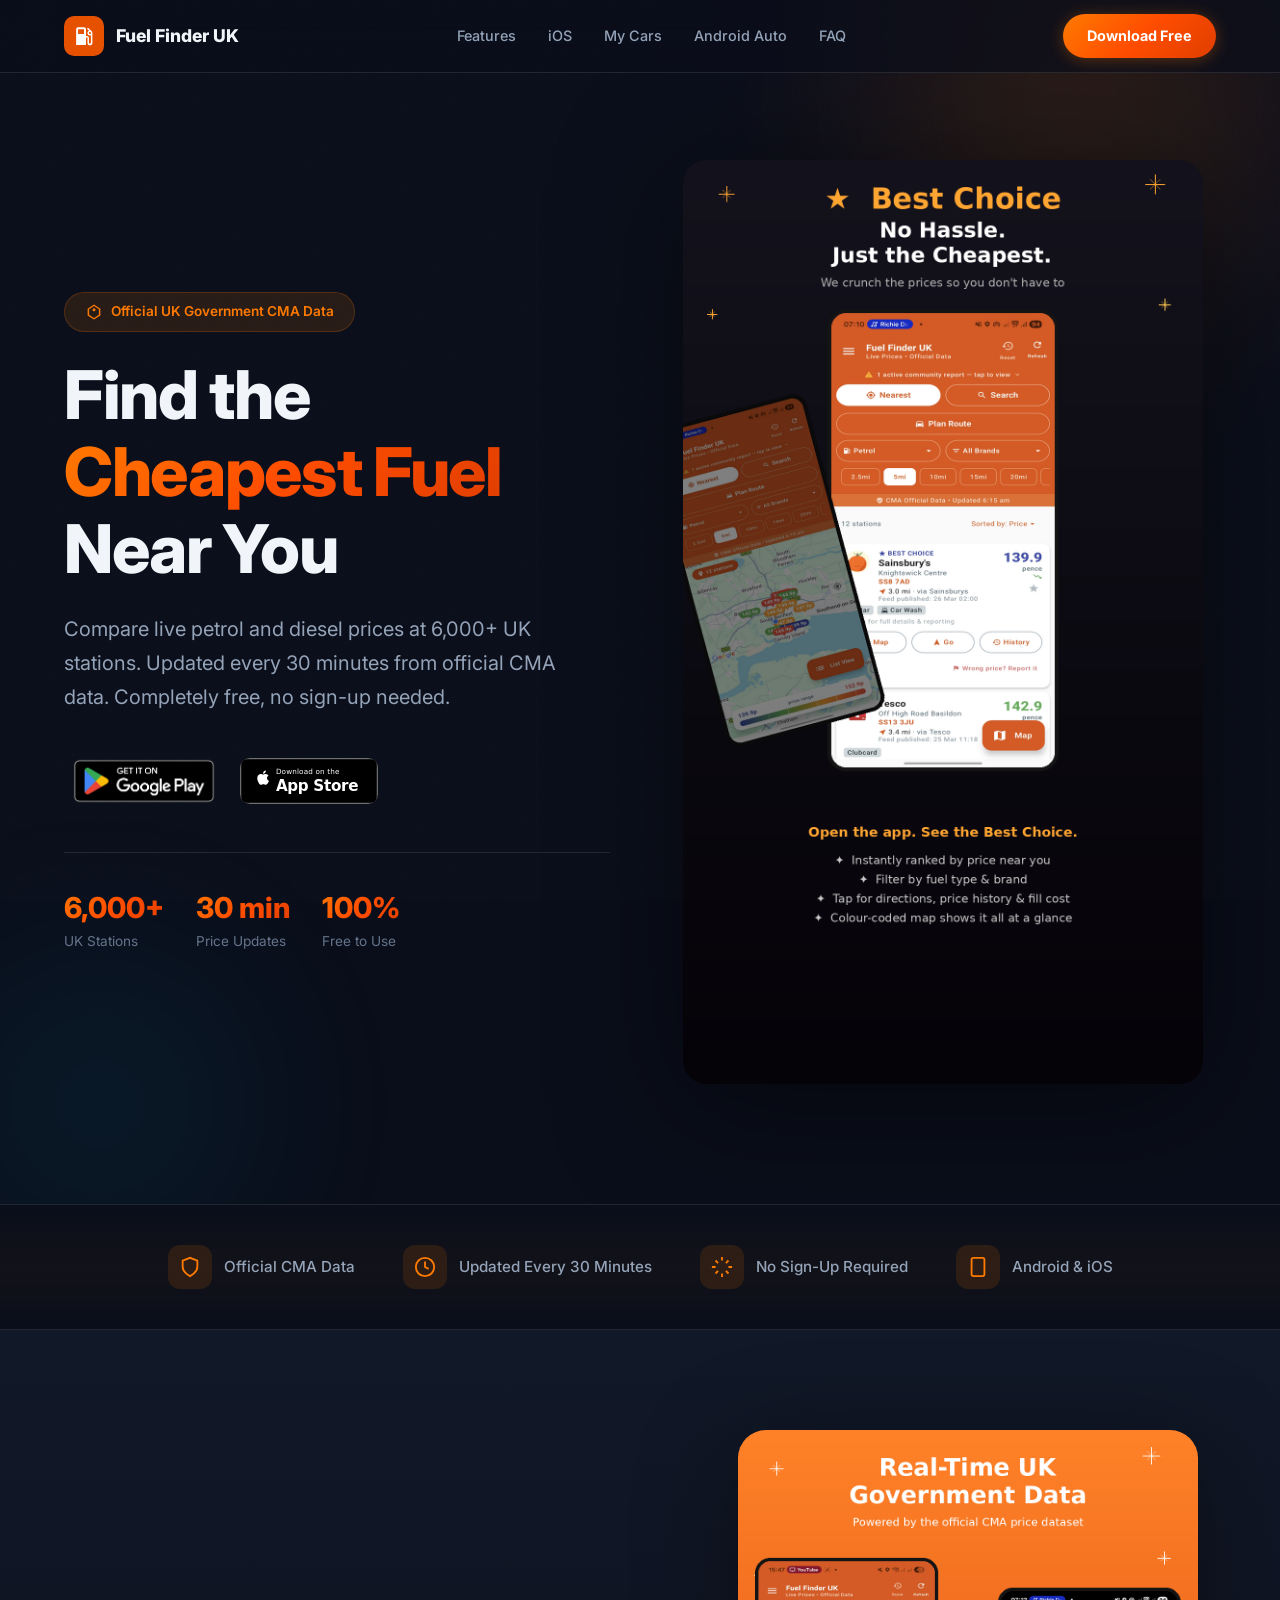
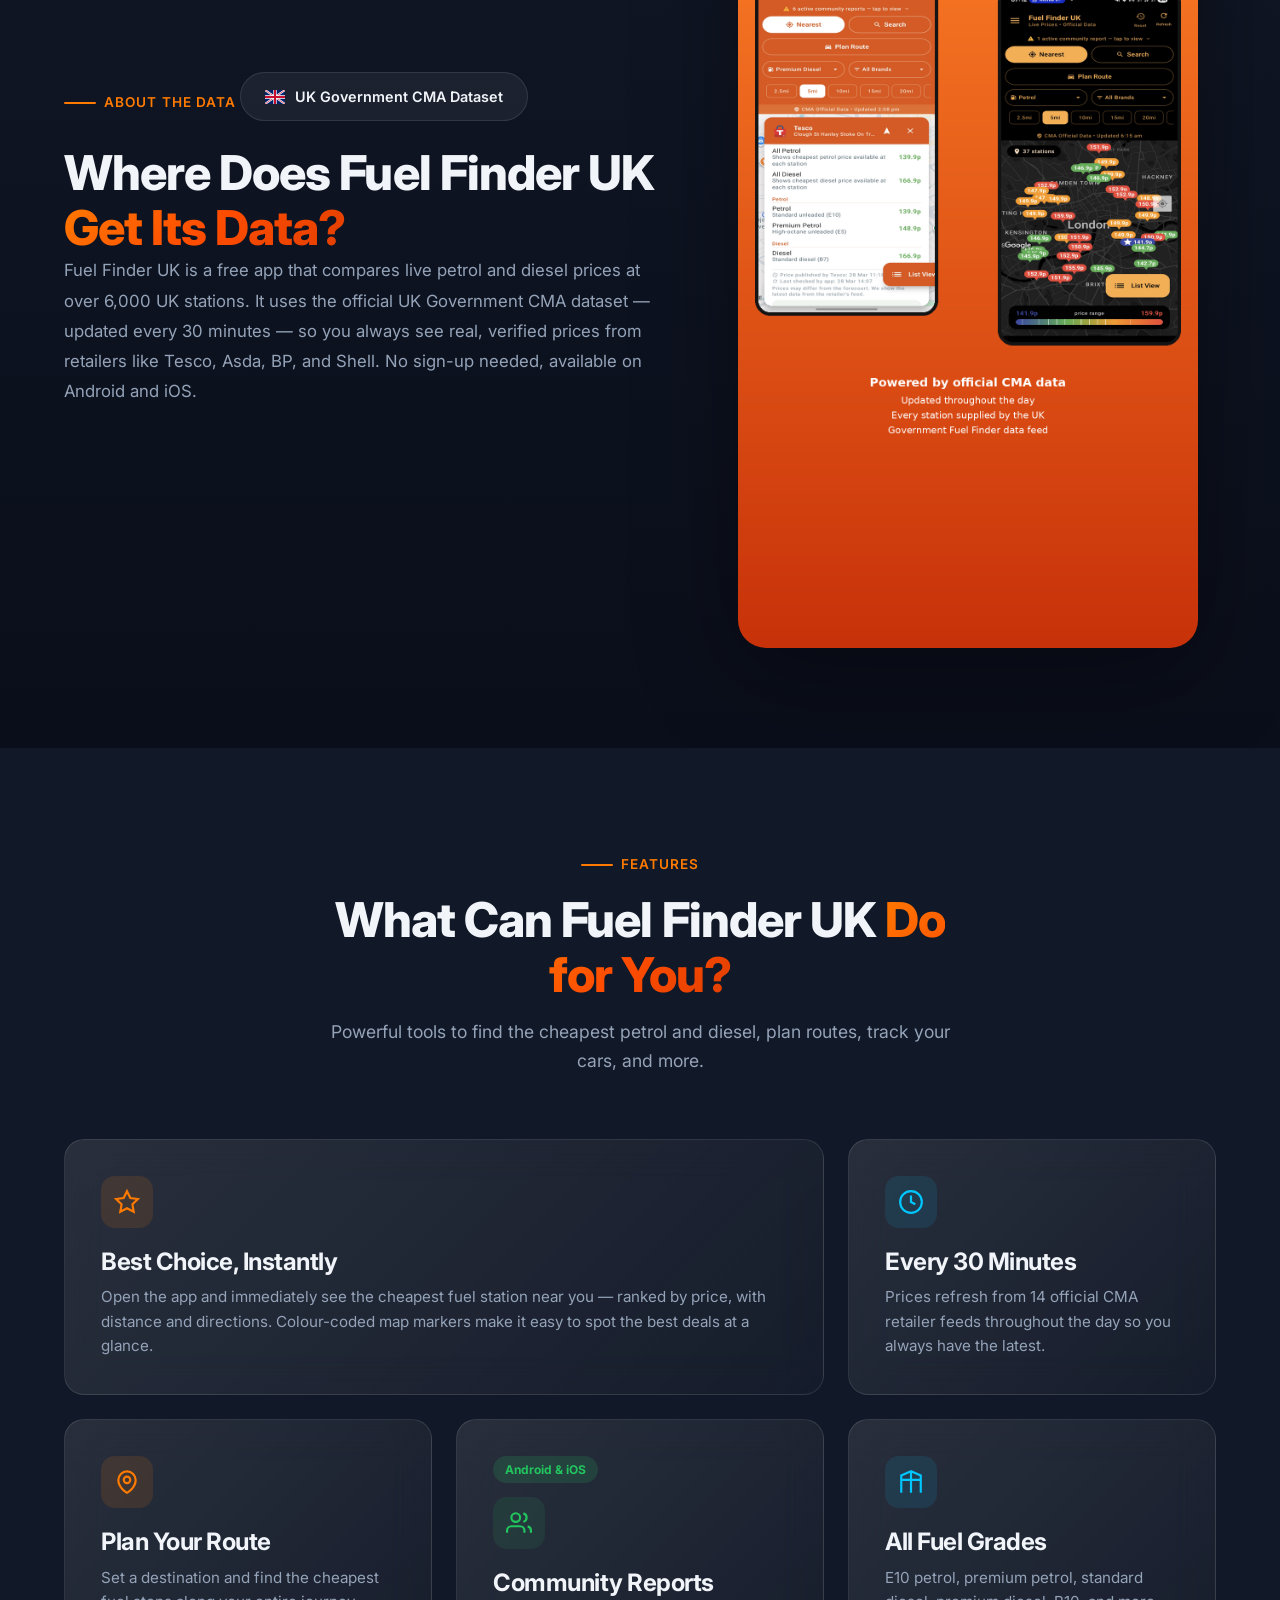
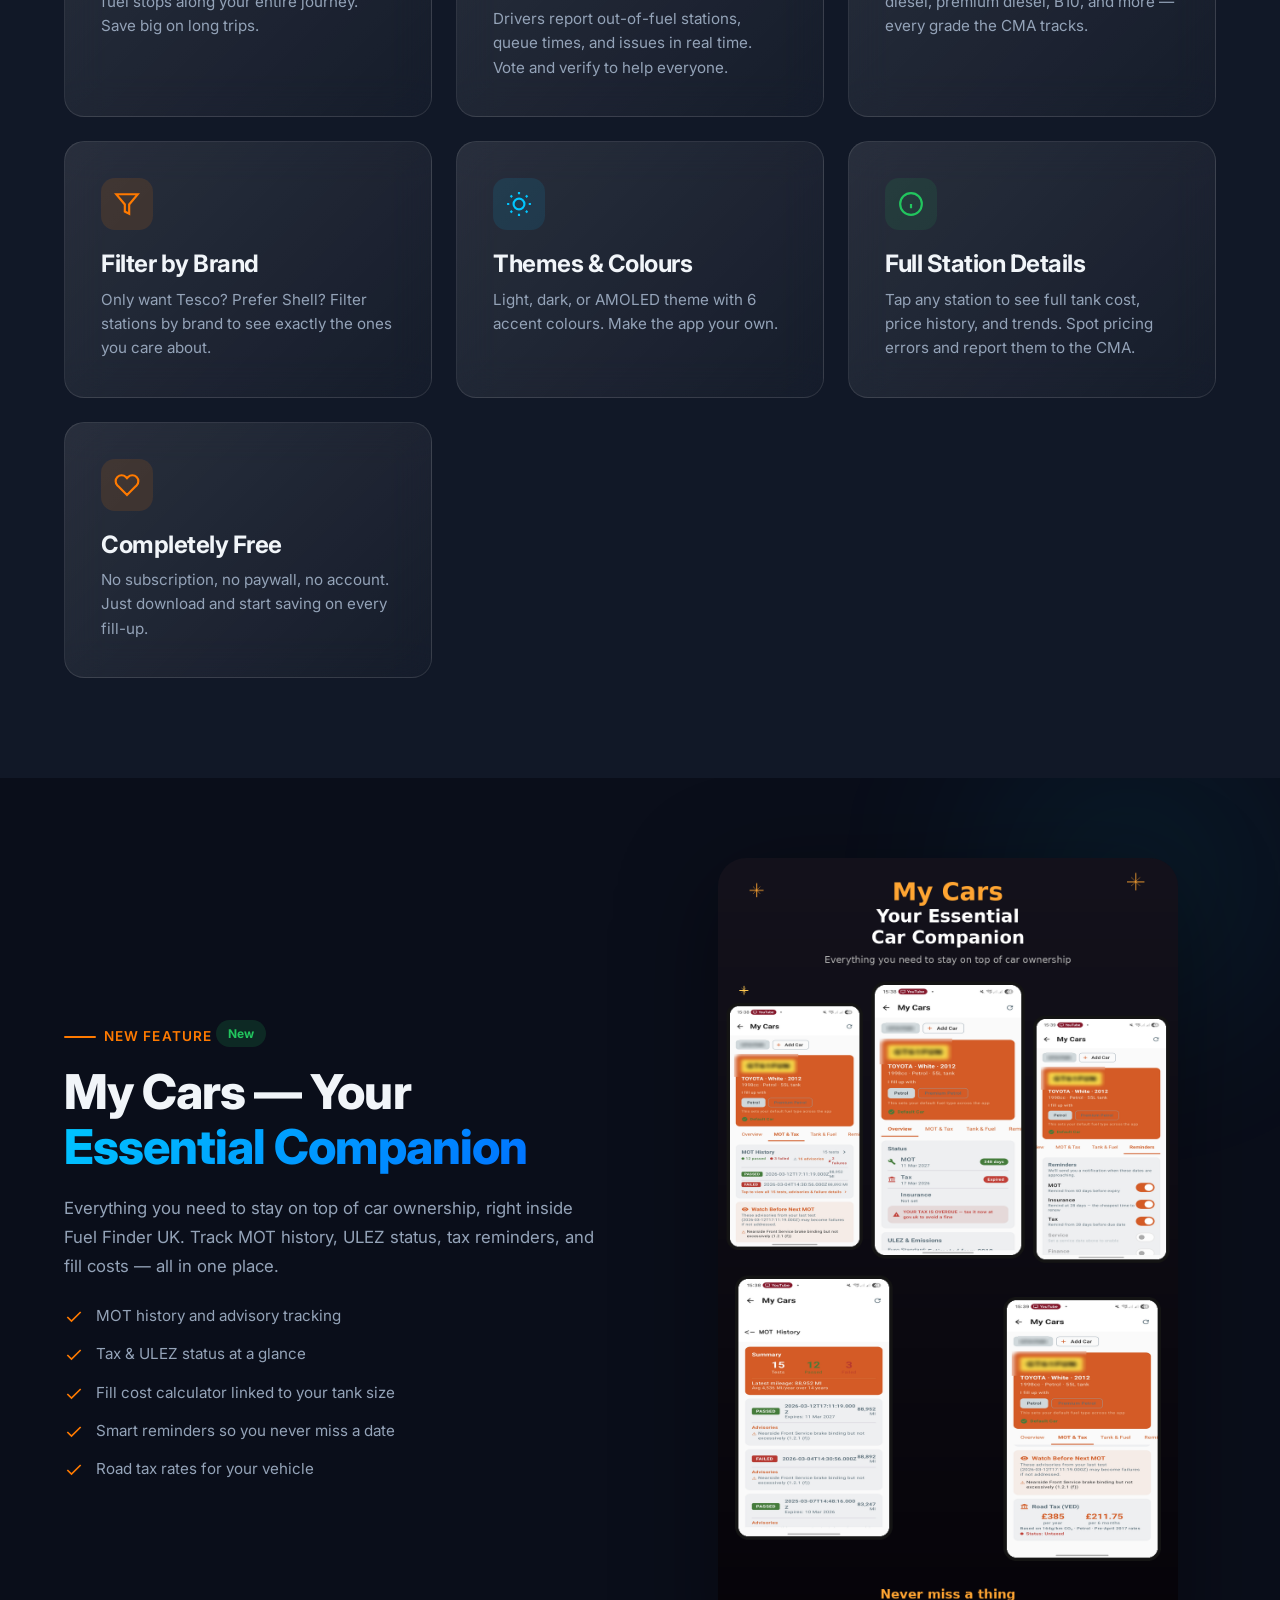
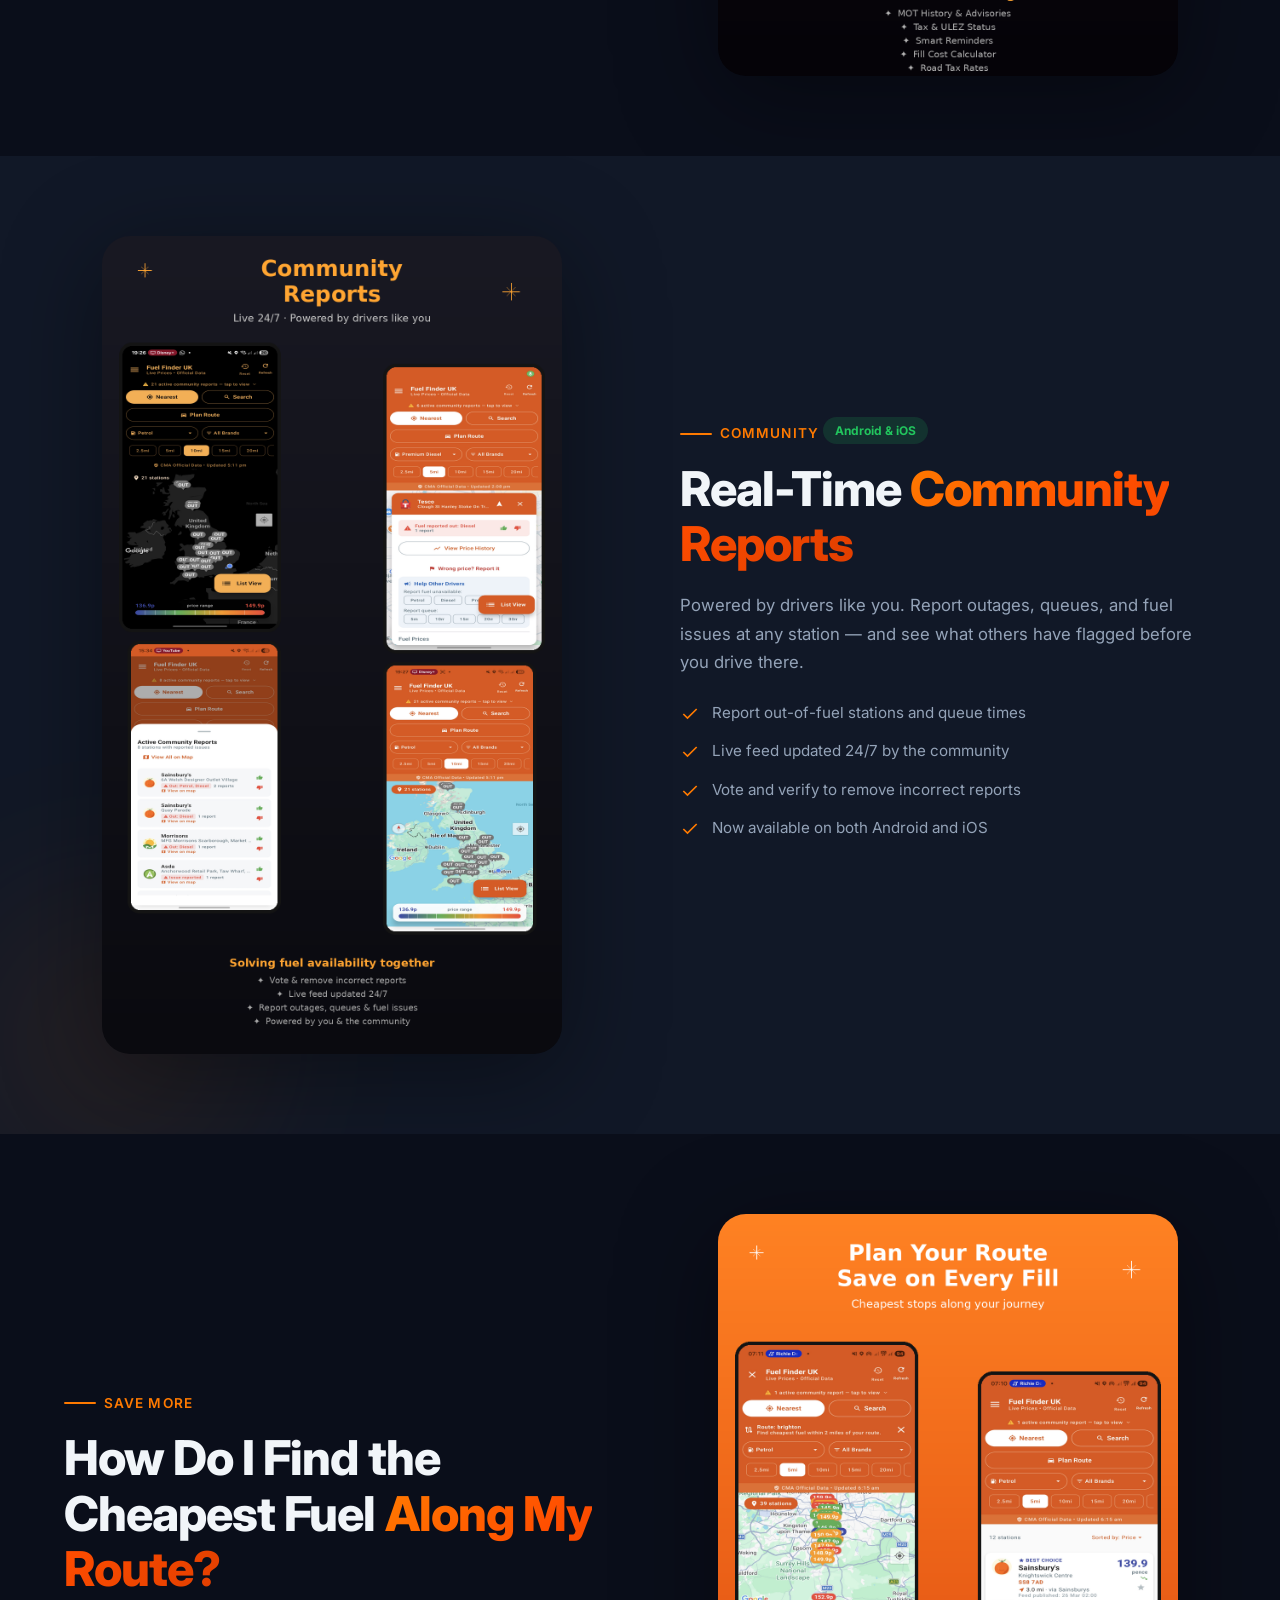
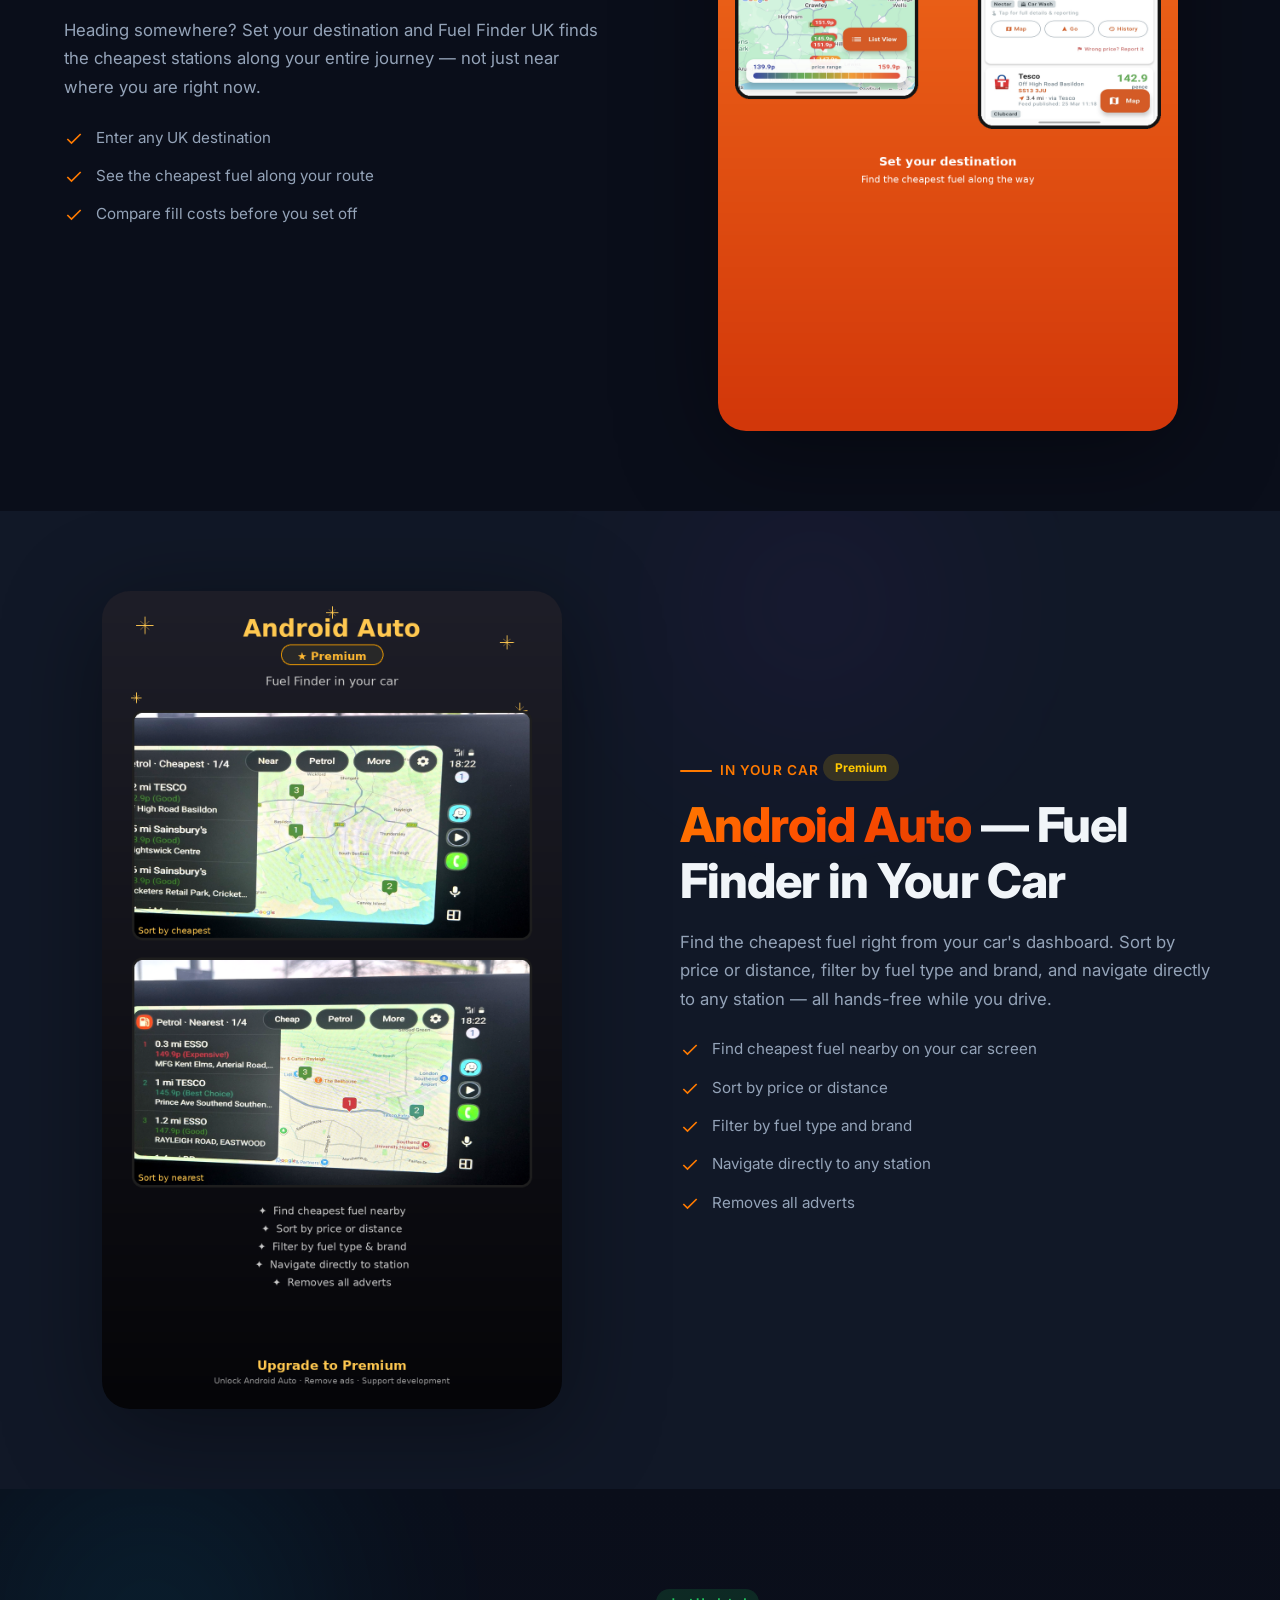
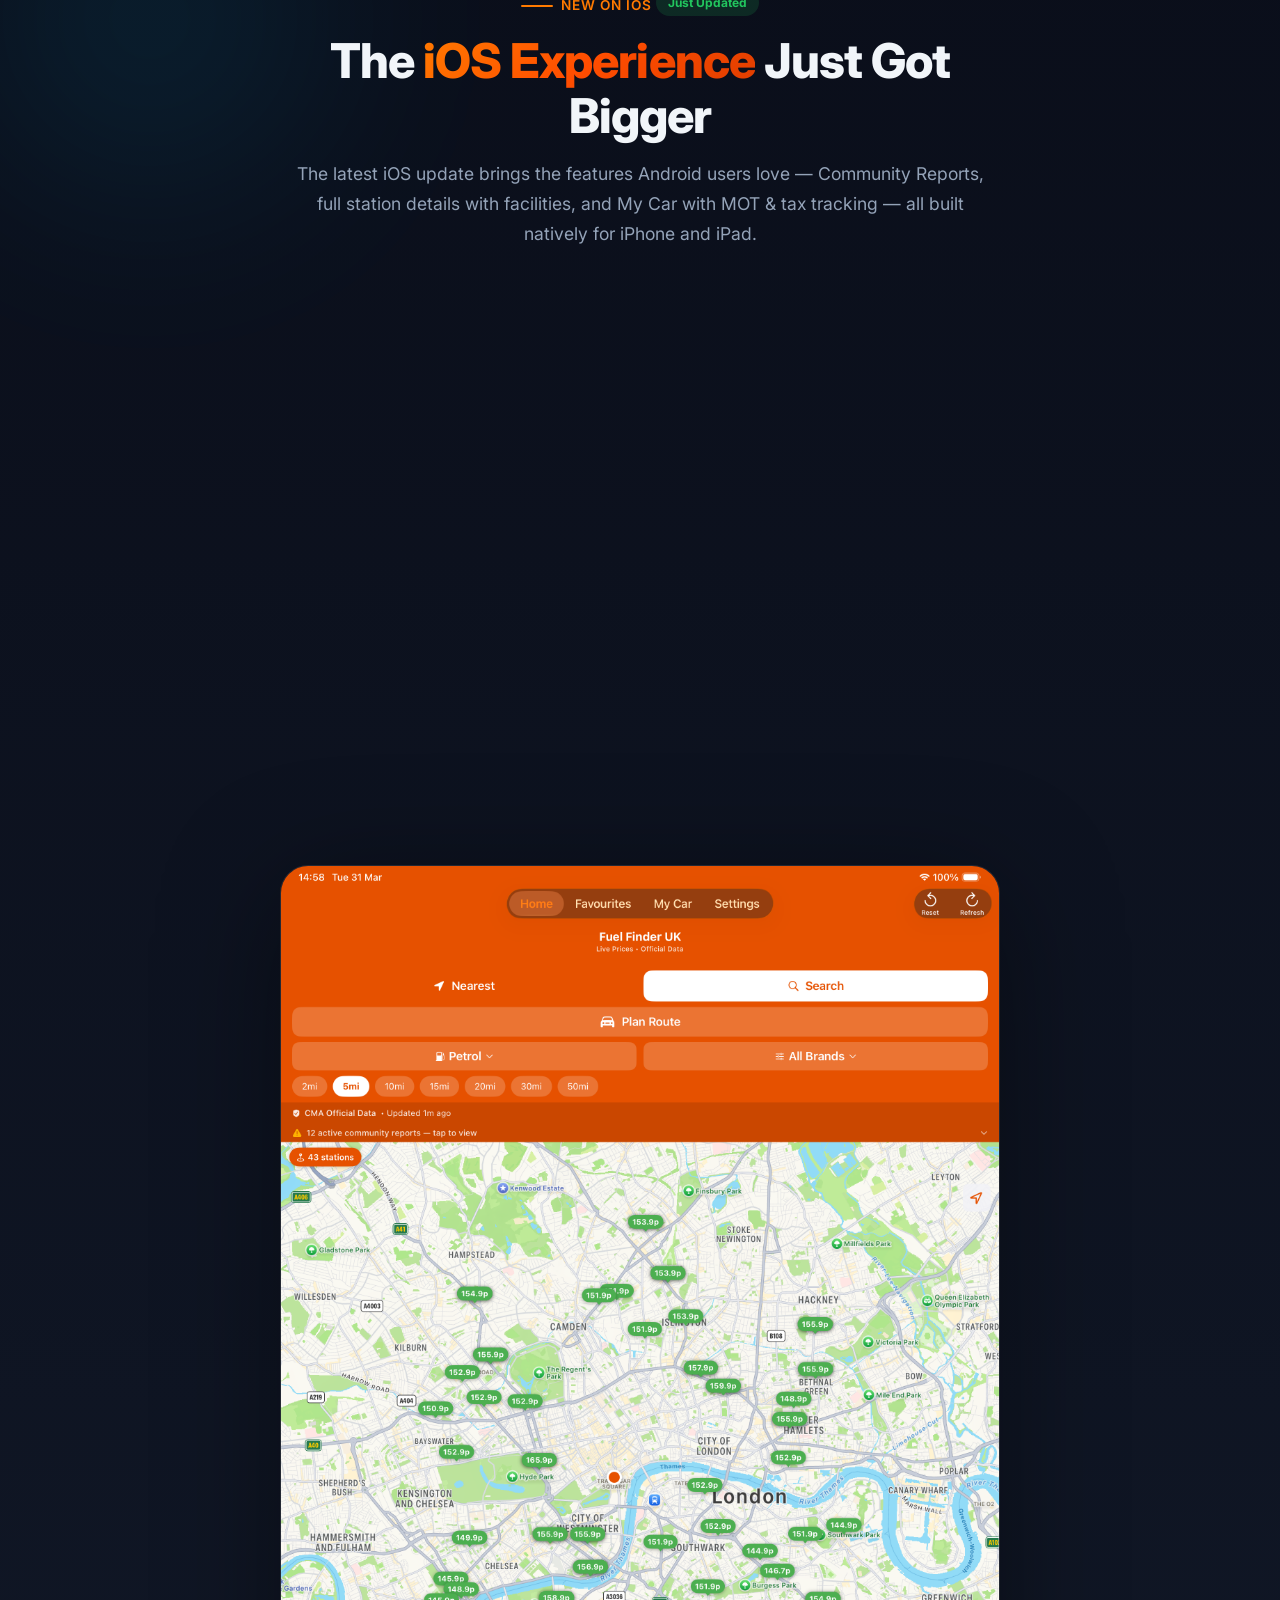
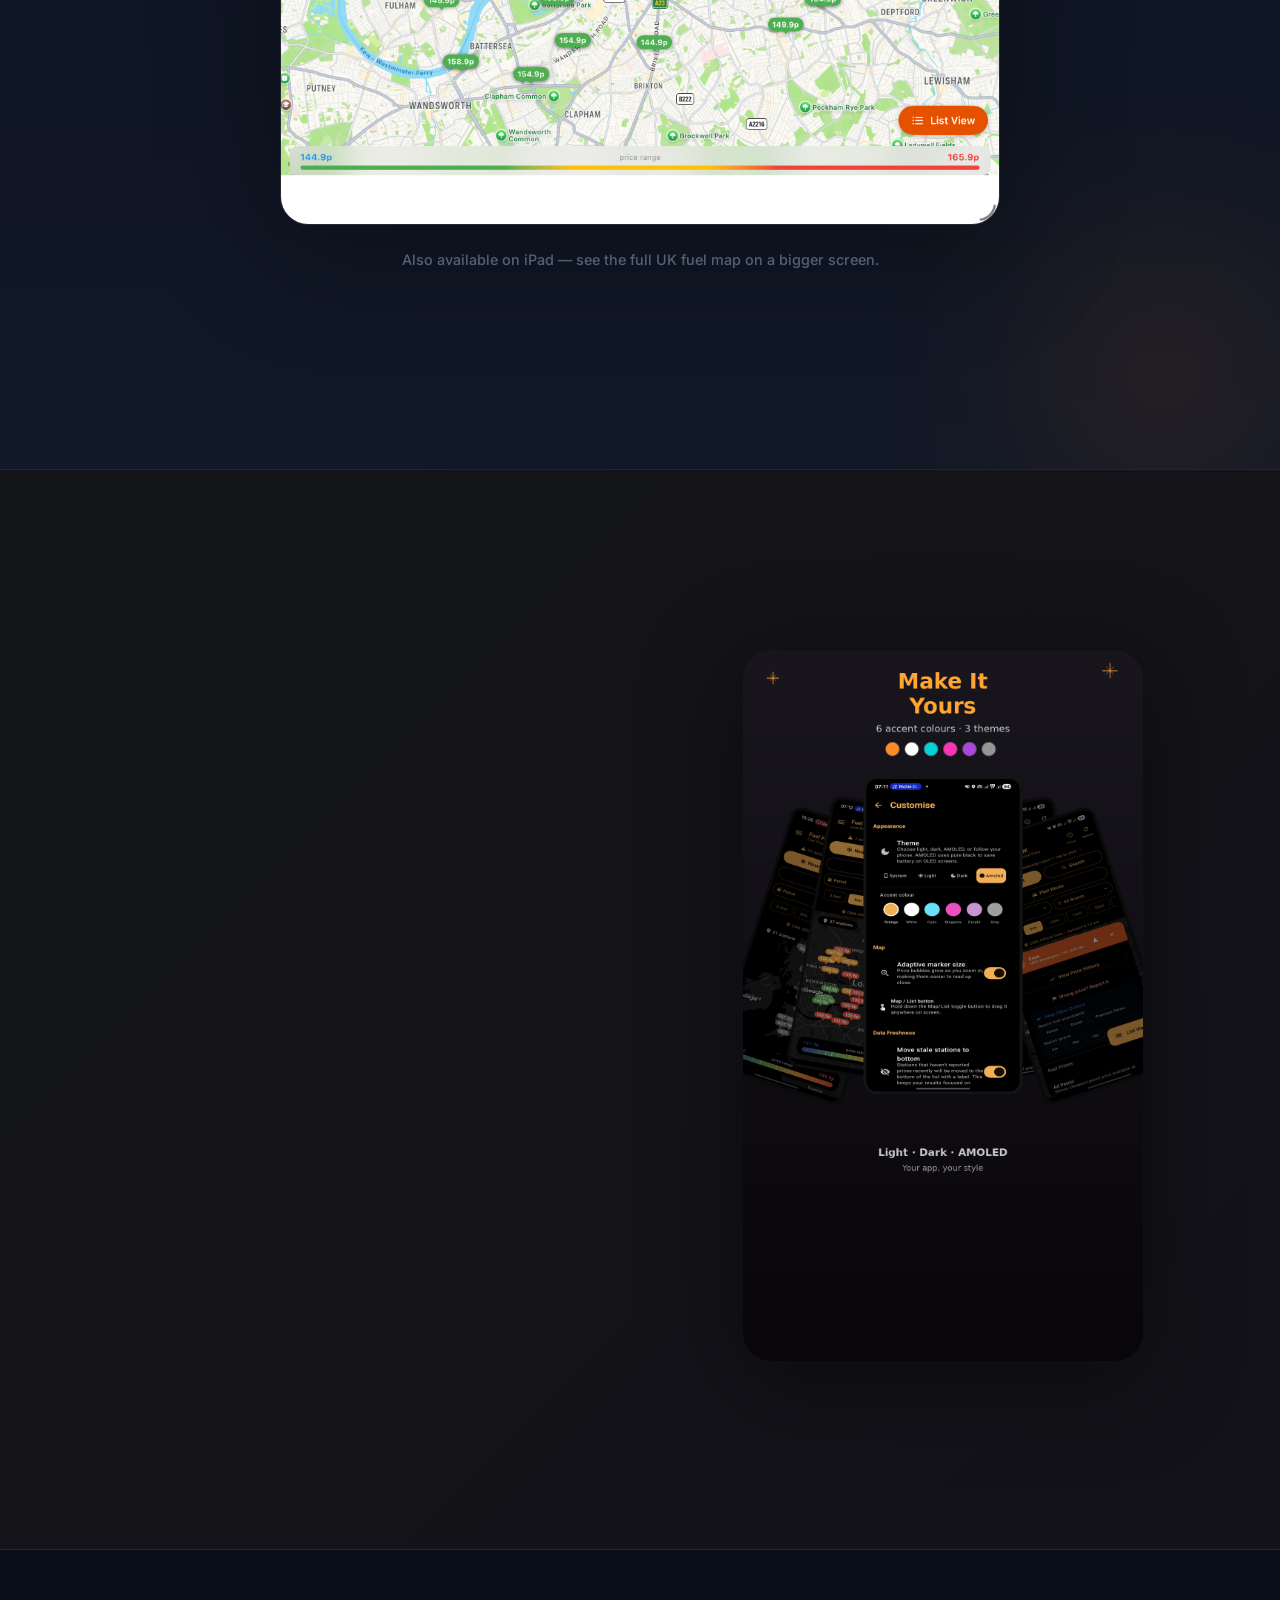
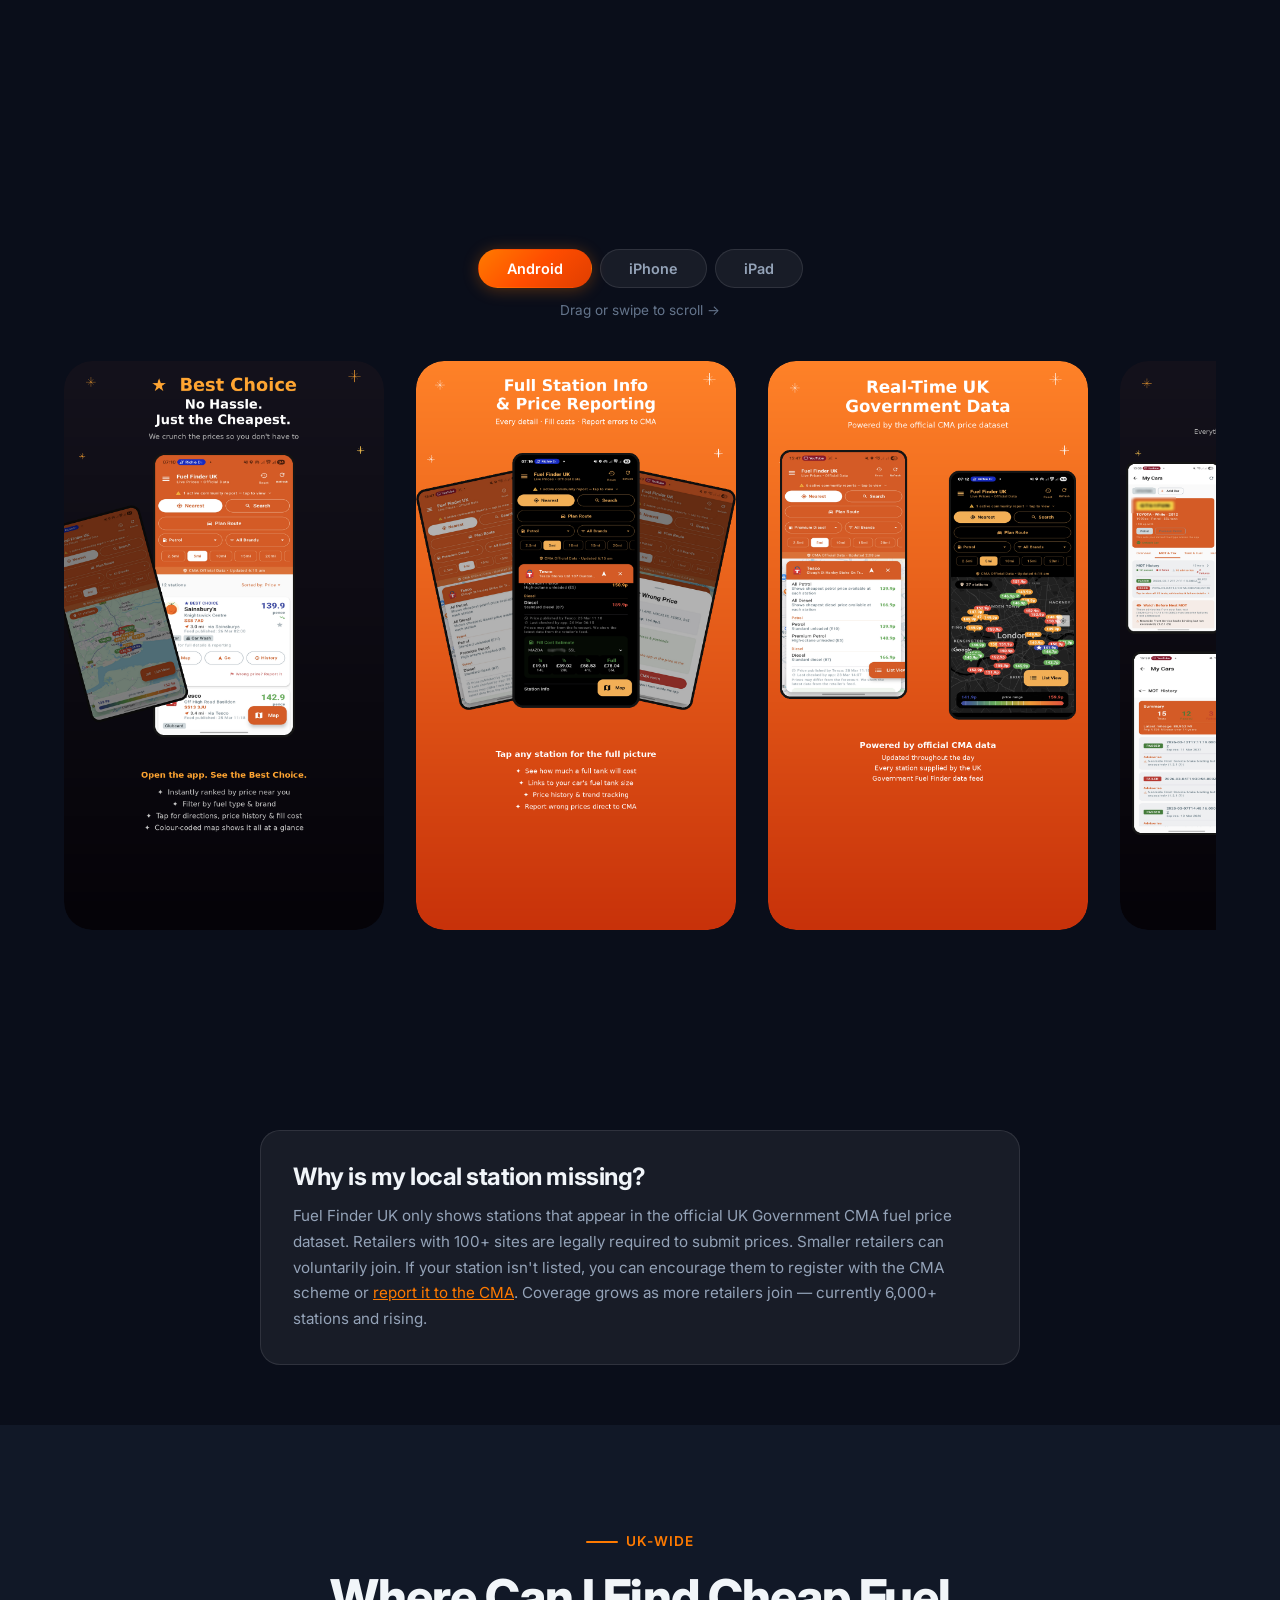
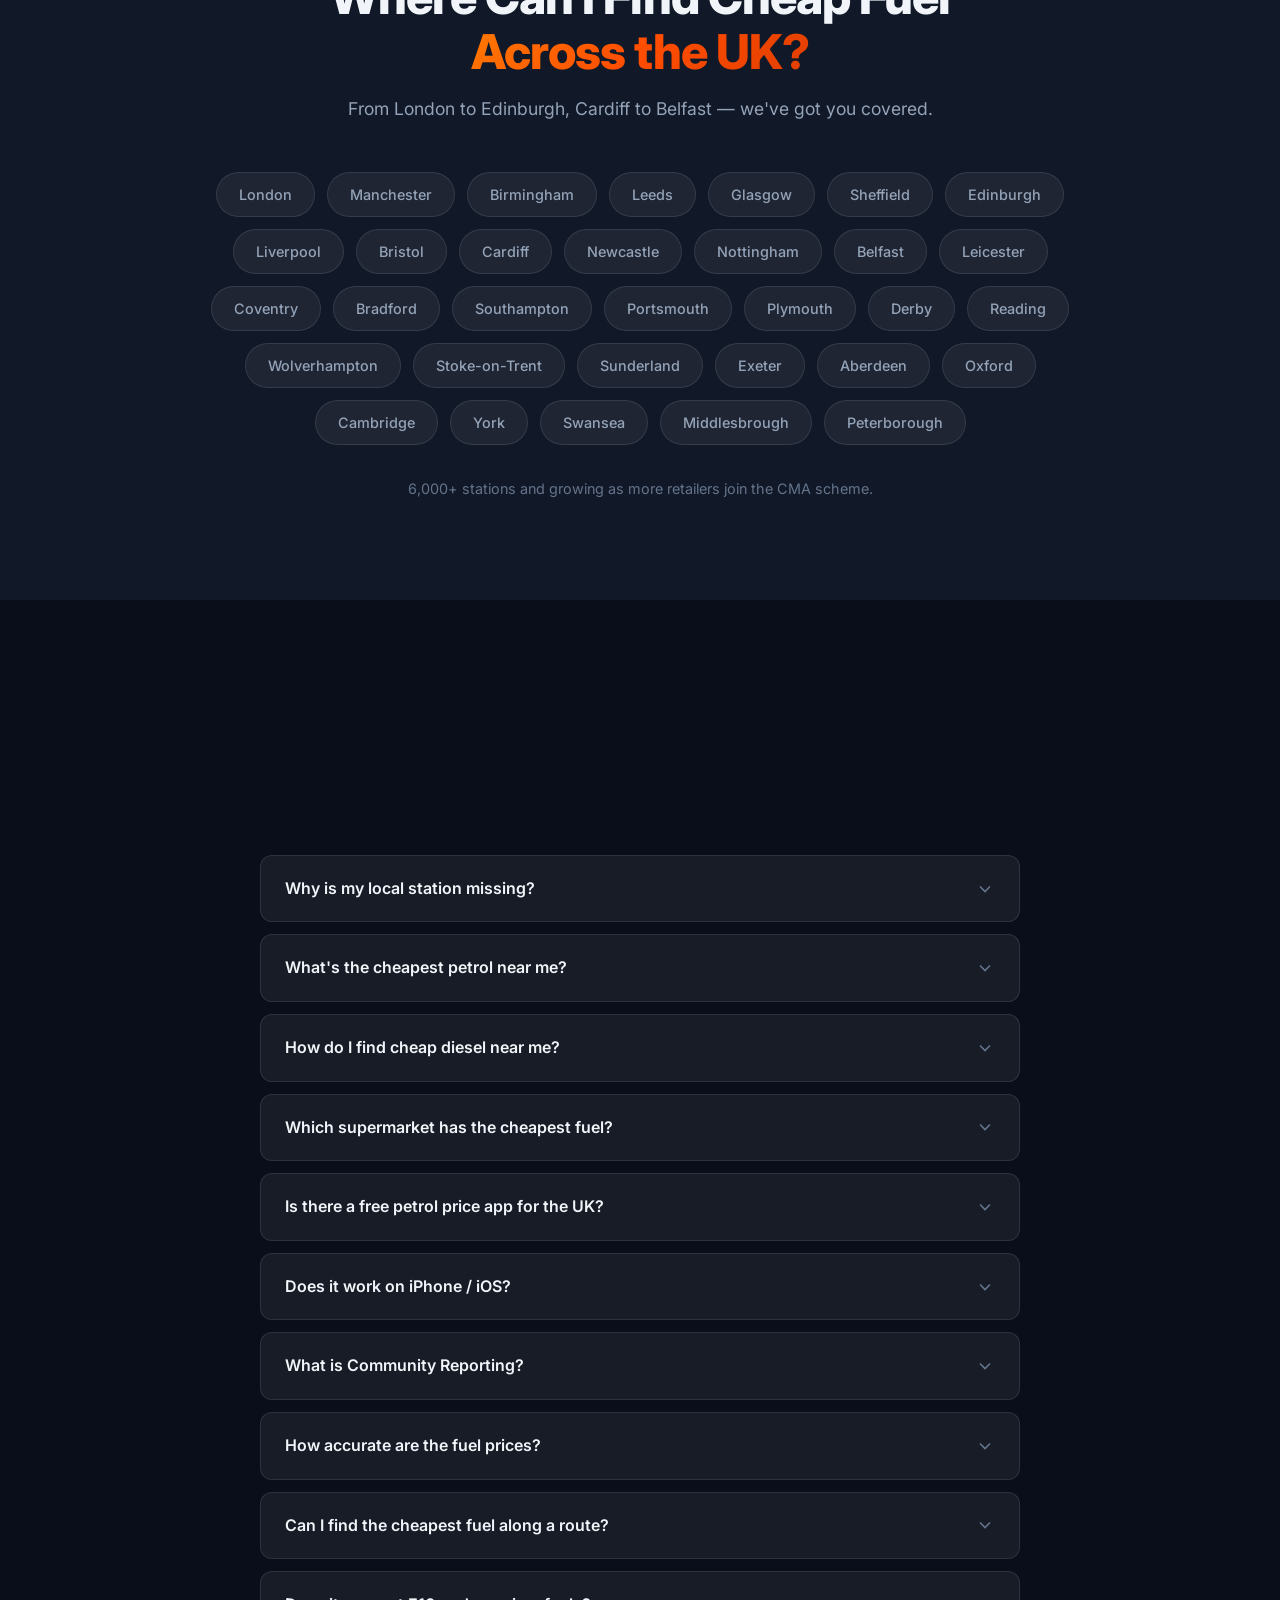
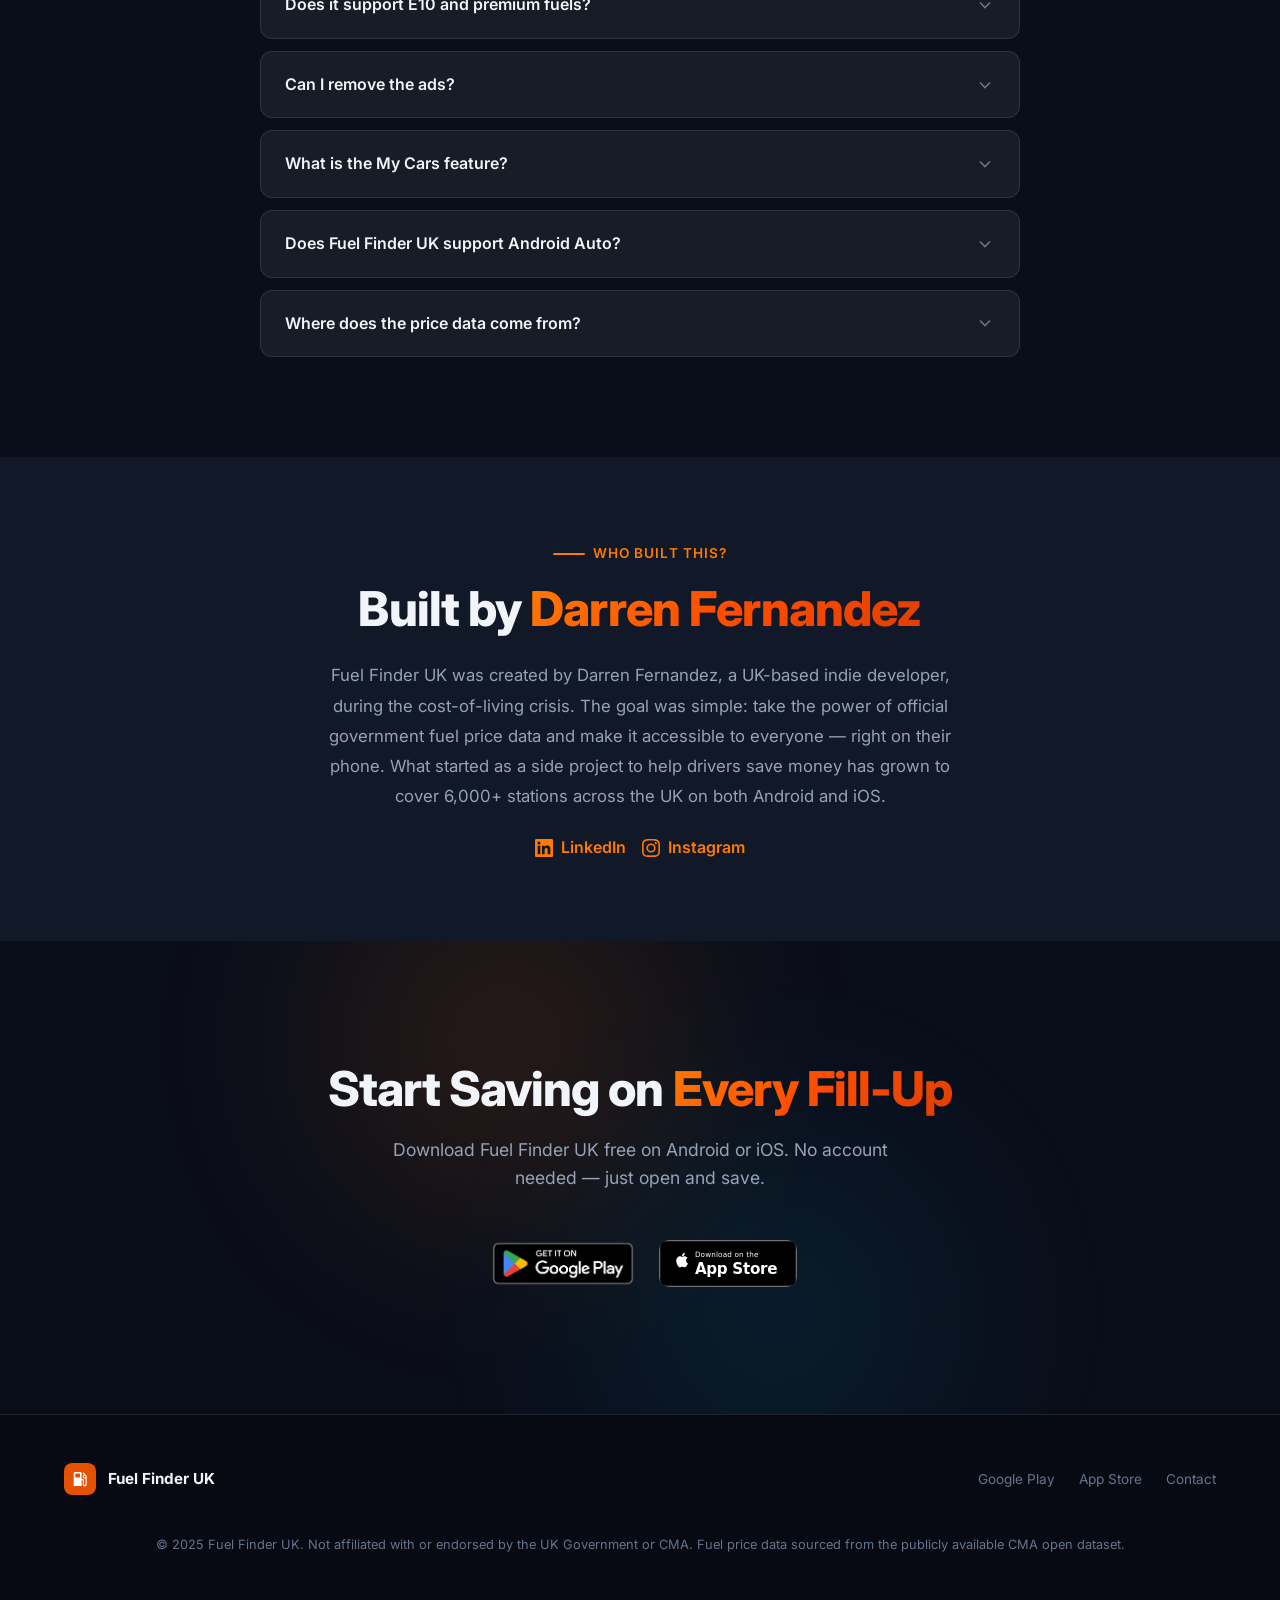
==== index.html @ 7482d2ef "Add files via upload" ====
<!DOCTYPE html>
<html lang="en-GB" data-theme="dark">
<head>
  <link rel="icon" href="/favicon.ico" sizes="any">
  <link rel="icon" type="image/png" sizes="32x32" href="/favicon-32x32.png">
  <link rel="icon" type="image/png" sizes="16x16" href="/favicon-16x16.png">
  <link rel="apple-touch-icon" href="/apple-touch-icon.png">
  <link rel="manifest" href="/site.webmanifest">
  <meta charset="UTF-8" />
  <meta name="viewport" content="width=device-width, initial-scale=1.0" />

  <!-- Primary SEO -->
  <title>What's the Cheapest Petrol Near Me? | Fuel Finder UK – Live Prices</title>
  <meta name="description" content="Find the cheapest petrol and diesel near you. Fuel Finder UK - Live Prices uses official UK Government CMA data — updated every 30 minutes — to compare live fuel prices at Tesco, Asda, Shell, BP and 6,000+ UK stations. Free on Android &amp; iOS, no sign-up." />
  <link rel="canonical" href="https://fuelfinderuk.live/" />
  <meta name="robots" content="index, follow, max-snippet:-1, max-image-preview:large, max-video-preview:-1" />
  <meta name="theme-color" content="#0a0e1a" />
  <meta name="application-name" content="Fuel Finder UK - Live Prices" />
  <meta name="keywords" content="Fuel Finder, Fuel Finder UK, Fuel Finder UK Live Prices, cheapest petrol near me, cheapest diesel near me, fuel prices UK, compare petrol prices, petrol prices today, diesel prices UK, CMA fuel prices, fuel price app UK, Android petrol app, iOS petrol app, iPhone petrol app, UK fuel finder, best fuel price near me, live fuel prices, petrol station prices near me, cheap petrol stations UK, fuel price checker, live petrol prices, live diesel prices, petrol price map, supermarket fuel prices, Tesco petrol price, Asda petrol price, Sainsburys petrol price, Morrisons petrol price, BP fuel prices, Shell fuel prices, Esso petrol prices, E10 petrol prices, premium petrol prices, fuel finder app, petrol app android, petrol app iphone, diesel app UK, cheapest fuel near me, petrol price comparison UK, community fuel reports, out of fuel station, fuel station queue times, my cars MOT, Android Auto fuel, route planner fuel" />
  <meta name="author" content="Fuel Finder UK" />
  <meta name="geo.region" content="GB" />
  <meta name="geo.placename" content="United Kingdom" />
  <meta name="apple-itunes-app" content="app-id=6760751440" />

  <!-- Open Graph -->
  <meta property="og:type" content="website" />
  <meta property="og:url" content="https://fuelfinderuk.live/" />
  <meta property="og:title" content="Fuel Finder UK - Live Prices – Compare Petrol &amp; Diesel Prices Near You" />
  <meta property="og:description" content="Find the cheapest petrol and diesel near you. Covers Tesco, Asda, Shell, BP and 6,000+ UK stations using official Government CMA data, updated every 30 minutes. Free on Android &amp; iOS." />
  <meta property="og:image" content="https://fuelfinderuk.live/store_icon.svg" />
  <meta property="og:image:alt" content="Fuel Finder UK app icon" />
  <meta property="og:site_name" content="Fuel Finder UK - Live Prices" />
  <meta property="og:locale" content="en_GB" />

  <!-- Twitter Card -->
  <meta name="twitter:card" content="summary" />
  <meta name="twitter:title" content="Fuel Finder UK - Live Prices – Compare Petrol &amp; Diesel Prices Near You" />
  <meta name="twitter:description" content="Find the cheapest petrol and diesel near you. Tesco, Asda, Shell, BP and 6,000+ UK stations. Official CMA data, updated every 30 minutes. Free on Android &amp; iOS." />
  <meta name="twitter:image" content="https://fuelfinderuk.live/store_icon.svg" />
  <meta name="twitter:image:alt" content="Fuel Finder UK app icon" />

  <!-- Structured Data: SoftwareApplication -->
  <script type="application/ld+json">
  {
    "@context": "https://schema.org",
    "@type": "SoftwareApplication",
    "name": "Fuel Finder UK - Live Prices",
    "alternateName": ["Fuel Finder UK", "Fuel Finder", "UK Fuel Finder", "Fuel Price Finder UK"],
    "operatingSystem": "Android, iOS",
    "applicationCategory": "TravelApplication",
    "offers": {
      "@type": "Offer",
      "price": "0",
      "priceCurrency": "GBP"
    },
    "description": "Find the cheapest petrol and diesel near you. Uses official UK Government CMA fuel price data, updated every 30 minutes, covering 6,000+ stations including Tesco, Asda, Sainsbury's, Morrisons, BP, Shell, and Esso. Features community reporting, My Cars with MOT history, Android Auto support, and route planning. Free to download on Android and iOS with no sign-up required.",
    "url": "https://fuelfinderuk.live/",
    "downloadUrl": [
      "https://play.google.com/store/apps/details?id=com.fuelprices.live",
      "https://apps.apple.com/gb/app/fuel-finder-uk-live-prices/id6760751440"
    ],
    "sameAs": [
      "https://play.google.com/store/apps/details?id=com.fuelprices.live",
      "https://apps.apple.com/gb/app/fuel-finder-uk-live-prices/id6760751440"
    ],
    "author": { "@id": "https://fuelfinderuk.live/#developer" },
    "publisher": { "@id": "https://fuelfinderuk.live/#org" },
    "inLanguage": "en-GB",
    "countryOfOrigin": "GB"
  }
  </script>

  <!-- Structured Data: FAQPage -->
  <script type="application/ld+json">
  {
    "@context": "https://schema.org",
    "@type": "FAQPage",
    "mainEntity": [
      {
        "@type": "Question",
        "name": "How do I compare petrol prices near me in the UK?",
        "acceptedAnswer": {
          "@type": "Answer",
          "text": "Download Fuel Finder UK free on Android or iOS. It uses official UK Government CMA fuel price data, updated every 30 minutes, to show you the best-value petrol and diesel stations near your location — with no account or sign-up needed."
        }
      },
      {
        "@type": "Question",
        "name": "Is Fuel Finder UK free to download?",
        "acceptedAnswer": {
          "@type": "Answer",
          "text": "Yes, Fuel Finder UK is completely free to download and use on both Android and iOS. There is no subscription, no account required, and no paywall of any kind."
        }
      },
      {
        "@type": "Question",
        "name": "Where does Fuel Finder UK get its price data?",
        "acceptedAnswer": {
          "@type": "Answer",
          "text": "Fuel Finder UK uses the official UK Government Competition and Markets Authority (CMA) open fuel price dataset. All major fuel retailers in the UK are legally required to submit their prices to this scheme."
        }
      },
      {
        "@type": "Question",
        "name": "How often are fuel prices updated in the app?",
        "acceptedAnswer": {
          "@type": "Answer",
          "text": "Fuel prices are refreshed every 30 minutes directly from 14 official CMA retailer data feeds, currently covering 6,000+ petrol stations across the UK — with coverage growing as more retailers join the scheme."
        }
      },
      {
        "@type": "Question",
        "name": "Does Fuel Finder UK work on iPhone?",
        "acceptedAnswer": {
          "@type": "Answer",
          "text": "Yes! Fuel Finder UK - Live Prices is now available on both Android (Google Play) and iOS (App Store). Download it free on either platform — no sign-up needed."
        }
      },
      {
        "@type": "Question",
        "name": "What is Community Reporting?",
        "acceptedAnswer": {
          "@type": "Answer",
          "text": "Community Reporting is a feature in Fuel Finder UK on both Android and iOS that lets drivers report real-time issues at fuel stations — such as a station being out of petrol or diesel, or long queue times at the pump. These reports are shown to other users so they can avoid problem stations and plan smarter fill-ups."
        }
      },
      {
        "@type": "Question",
        "name": "What is the cheapest petrol near me?",
        "acceptedAnswer": {
          "@type": "Answer",
          "text": "The Fuel Finder UK - Live Prices app shows you the cheapest petrol stations near your current location in real time, using official UK Government CMA data updated every 30 minutes. Download it free on Android or iOS to find the best petrol price near you instantly."
        }
      },
      {
        "@type": "Question",
        "name": "How do I find cheap diesel near me in the UK?",
        "acceptedAnswer": {
          "@type": "Answer",
          "text": "Open Fuel Finder UK - Live Prices on Android or iOS, select Diesel as your fuel type, and the app will show you the cheapest diesel stations near you ranked by price and distance. Prices come directly from the official CMA fuel price dataset, updated every 30 minutes."
        }
      },
      {
        "@type": "Question",
        "name": "Which supermarket has the cheapest fuel today?",
        "acceptedAnswer": {
          "@type": "Answer",
          "text": "Supermarket fuel prices — including Tesco, Asda, Sainsbury's, and Morrisons — are all included in the Fuel Finder UK - Live Prices app. You can filter by brand to compare supermarket petrol and diesel prices near you, updated every 30 minutes from the official CMA dataset."
        }
      },
      {
        "@type": "Question",
        "name": "Does the app show Tesco, Asda, Sainsbury's and Morrisons fuel prices?",
        "acceptedAnswer": {
          "@type": "Answer",
          "text": "Yes. Fuel Finder UK - Live Prices includes live prices from all major supermarket fuel stations — Tesco, Asda, Sainsbury's, and Morrisons — as well as branded forecourts like BP, Shell, Esso, and many more. You can filter by brand to see only the stations you want."
        }
      },
      {
        "@type": "Question",
        "name": "Is there a free petrol price comparison app for Android and iPhone in the UK?",
        "acceptedAnswer": {
          "@type": "Answer",
          "text": "Yes — Fuel Finder UK - Live Prices is a completely free app available on both Android (Google Play) and iOS (App Store) that lets you compare live petrol and diesel prices across the UK. There is no subscription, no account, and no paywall."
        }
      },
      {
        "@type": "Question",
        "name": "How accurate are the fuel prices in the app?",
        "acceptedAnswer": {
          "@type": "Answer",
          "text": "Very accurate. Fuel Finder UK - Live Prices uses the official UK Government CMA open fuel price dataset, which all major fuel retailers are legally required to update. Prices are refreshed every 30 minutes, currently covering 6,000+ petrol stations across the UK."
        }
      },
      {
        "@type": "Question",
        "name": "Can I find the cheapest fuel along a driving route?",
        "acceptedAnswer": {
          "@type": "Answer",
          "text": "Yes. Fuel Finder UK - Live Prices has a Plan Route mode where you enter your start and destination, and the app shows you the cheapest fuel stations along your entire journey — not just near where you are. This is ideal for long motorway trips where you want to fill up at the best price along the way."
        }
      },
      {
        "@type": "Question",
        "name": "What fuel types does the app support?",
        "acceptedAnswer": {
          "@type": "Answer",
          "text": "Fuel Finder UK - Live Prices supports all major fuel grades tracked by the UK Government CMA scheme, including E10 petrol, premium petrol, standard diesel, premium diesel (B7P), diesel B10, and more."
        }
      },
      {
        "@type": "Question",
        "name": "What is the My Cars feature?",
        "acceptedAnswer": {
          "@type": "Answer",
          "text": "My Cars is a feature in Fuel Finder UK that lets you track your vehicles in one place. It shows MOT history and advisories, ULEZ status, tax and insurance reminders, fill cost calculations linked to your fuel tank size, and road tax rates — everything you need to stay on top of car ownership."
        }
      },
      {
        "@type": "Question",
        "name": "Does Fuel Finder UK support Android Auto?",
        "acceptedAnswer": {
          "@type": "Answer",
          "text": "Yes. With the Premium upgrade, Fuel Finder UK works on Android Auto so you can find the cheapest fuel nearby right from your car's dashboard. Sort by price or distance, filter by fuel type and brand, and navigate directly to any station — all hands-free."
        }
      }
    ]
  }
  </script>

  <!-- Structured Data: Person (Developer) -->
  <script type="application/ld+json">
  {
    "@context": "https://schema.org",
    "@type": "Person",
    "@id": "https://fuelfinderuk.live/#developer",
    "name": "Darren Fernandez",
    "jobTitle": "Indie Developer",
    "url": "https://www.linkedin.com/in/fernandezdarren/",
    "sameAs": [
      "https://www.linkedin.com/in/fernandezdarren/",
      "https://www.instagram.com/fuelfinderuk/"
    ]
  }
  </script>

  <!-- Structured Data: Organization -->
  <script type="application/ld+json">
  {
    "@context": "https://schema.org",
    "@type": "Organization",
    "@id": "https://fuelfinderuk.live/#org",
    "name": "DF Labs",
    "url": "https://fuelfinderuk.live/",
    "logo": "https://fuelfinderuk.live/store_icon.svg",
    "founder": { "@id": "https://fuelfinderuk.live/#developer" },
    "sameAs": [
      "https://play.google.com/store/apps/details?id=com.fuelprices.live",
      "https://apps.apple.com/gb/app/fuel-finder-uk-live-prices/id6760751440",
      "https://www.instagram.com/fuelfinderuk/",
      "https://www.linkedin.com/in/fernandezdarren/"
    ]
  }
  </script>

  <!-- Structured Data: WebSite -->
  <script type="application/ld+json">
  {
    "@context": "https://schema.org",
    "@type": "WebSite",
    "name": "Fuel Finder UK - Live Prices",
    "url": "https://fuelfinderuk.live/",
    "description": "Compare live UK petrol and diesel prices using official CMA Government data. Free app on Android and iOS.",
    "inLanguage": "en-GB"
  }
  </script>

  <!-- Structured Data: WebPage + Speakable -->
  <script type="application/ld+json">
  {
    "@context": "https://schema.org",
    "@type": "WebPage",
    "name": "Fuel Finder UK - Live Prices",
    "url": "https://fuelfinderuk.live/",
    "description": "Fuel Finder UK - Live Prices is a free app for Android and iOS that shows live petrol and diesel prices at 6,000+ UK fuel stations, using official UK Government CMA data updated every 30 minutes. It covers all major retailers including Tesco, Asda, Sainsbury's, Morrisons, BP, Shell, and Esso. Features include community reporting, My Cars with MOT history, Android Auto, and route planning. No sign-up is required.",
    "inLanguage": "en-GB",
    "speakable": {
      "@type": "SpeakableSpecification",
      "cssSelector": [".hero h1", ".hero-sub", ".about-geo", ".coverage-section h2"]
    },
    "about": {
      "@type": "SoftwareApplication",
      "name": "Fuel Finder UK - Live Prices",
      "alternateName": ["Fuel Finder UK", "Fuel Finder"],
      "operatingSystem": "Android, iOS",
      "applicationCategory": "TravelApplication",
      "offers": { "@type": "Offer", "price": "0", "priceCurrency": "GBP" }
    },
    "mentions": [
      { "@type": "Organization", "name": "Competition and Markets Authority", "url": "https://www.gov.uk/government/organisations/competition-and-markets-authority" },
      { "@type": "Organization", "name": "Tesco" },
      { "@type": "Organization", "name": "Asda" },
      { "@type": "Organization", "name": "Sainsbury's" },
      { "@type": "Organization", "name": "Morrisons" },
      { "@type": "Organization", "name": "BP" },
      { "@type": "Organization", "name": "Shell" },
      { "@type": "Organization", "name": "Esso" }
    ],
    "mainEntity": {
      "@type": "SoftwareApplication",
      "name": "Fuel Finder UK - Live Prices"
    }
  }
  </script>

  <!-- Fonts -->
  <link rel="preconnect" href="https://fonts.googleapis.com" />
  <link rel="preconnect" href="https://fonts.gstatic.com" crossorigin />
  <link href="https://fonts.googleapis.com/css2?family=Inter:wght@400;500;600;700;800;900&display=swap" rel="stylesheet" />
  <link rel="icon" type="image/svg+xml" href="store_icon.svg" />

  <style>
    /* ===== RESET & BASE ===== */
    *, *::before, *::after { box-sizing: border-box; margin: 0; padding: 0; }
    html { scroll-behavior: smooth; }

    :root {
      --bg-primary: #0a0e1a;
      --bg-secondary: #111827;
      --bg-card: rgba(255, 255, 255, 0.04);
      --glass: rgba(255, 255, 255, 0.06);
      --glass-border: rgba(255, 255, 255, 0.1);
      --glass-highlight: rgba(255, 255, 255, 0.12);
      --accent: #ff7a00;
      --accent-glow: rgba(255, 122, 0, 0.3);
      --accent-soft: rgba(255, 122, 0, 0.12);
      --accent-2: #00c6ff;
      --accent-2-glow: rgba(0, 198, 255, 0.2);
      --text-primary: #f1f5f9;
      --text-secondary: #94a3b8;
      --text-muted: #64748b;
      --gradient-hero: linear-gradient(135deg, #ff7a00 0%, #ff4d00 50%, #e03e00 100%);
      --gradient-blue: linear-gradient(135deg, #00c6ff 0%, #0072ff 100%);
      --gradient-glass: linear-gradient(135deg, rgba(255,255,255,0.1) 0%, rgba(255,255,255,0.02) 100%);
      --radius-sm: 12px;
      --radius-md: 20px;
      --radius-lg: 28px;
      --radius-xl: 36px;
      --shadow-glow: 0 0 60px rgba(255, 122, 0, 0.15);
      --shadow-card: 0 8px 32px rgba(0, 0, 0, 0.3);
      --font: 'Inter', -apple-system, BlinkMacSystemFont, sans-serif;
      --max-w: 1200px;
    }

    body {
      font-family: var(--font);
      background: var(--bg-primary);
      color: var(--text-primary);
      line-height: 1.6;
      overflow-x: hidden;
      -webkit-font-smoothing: antialiased;
    }

    /* ===== NOISE TEXTURE ===== */
    body::before {
      content: '';
      position: fixed;
      inset: 0;
      opacity: 0.025;
      background-image: url("data:image/svg+xml,%3Csvg viewBox='0 0 256 256' xmlns='http://www.w3.org/2000/svg'%3E%3Cfilter id='n'%3E%3CfeTurbulence type='fractalNoise' baseFrequency='0.85' numOctaves='4' stitchTiles='stitch'/%3E%3C/filter%3E%3Crect width='100%25' height='100%25' filter='url(%23n)'/%3E%3C/svg%3E");
      background-size: 256px;
      pointer-events: none;
      z-index: 0;
    }

    /* ===== ANIMATED GRADIENT ORB BACKGROUNDS ===== */
    .orb {
      position: absolute;
      border-radius: 50%;
      filter: blur(100px);
      pointer-events: none;
      z-index: 0;
      opacity: 0.4;
    }
    .orb-orange { background: radial-gradient(circle, rgba(255,122,0,0.5), transparent 70%); }
    .orb-blue { background: radial-gradient(circle, rgba(0,198,255,0.35), transparent 70%); }
    .orb-purple { background: radial-gradient(circle, rgba(147,51,234,0.3), transparent 70%); }

    /* ===== GLASSMORPHISM CARD ===== */
    .glass-card {
      background: var(--gradient-glass);
      backdrop-filter: blur(20px);
      -webkit-backdrop-filter: blur(20px);
      border: 1px solid var(--glass-border);
      border-radius: var(--radius-md);
      transition: transform 0.3s ease, box-shadow 0.3s ease, border-color 0.3s ease;
    }
    .glass-card:hover {
      transform: translateY(-4px);
      box-shadow: var(--shadow-card);
      border-color: rgba(255, 255, 255, 0.18);
    }

    /* ===== LAYOUT ===== */
    .container { max-width: var(--max-w); margin: 0 auto; padding: 0 24px; position: relative; z-index: 1; }
    section { padding: 100px 0; position: relative; overflow: hidden; }

    /* ===== TYPOGRAPHY ===== */
    h1, h2, h3 { font-weight: 800; letter-spacing: -0.02em; line-height: 1.15; }
    h1 { font-size: clamp(2.5rem, 6vw, 4.2rem); }
    h2 { font-size: clamp(2rem, 4vw, 3rem); }
    h3 { font-size: clamp(1.2rem, 2.5vw, 1.5rem); font-weight: 700; }
    .gradient-text { background: var(--gradient-hero); -webkit-background-clip: text; -webkit-text-fill-color: transparent; background-clip: text; }
    .blue-text { background: var(--gradient-blue); -webkit-background-clip: text; -webkit-text-fill-color: transparent; background-clip: text; }
    .section-label {
      display: inline-flex; align-items: center; gap: 8px;
      font-size: 0.85rem; font-weight: 600; text-transform: uppercase; letter-spacing: 0.08em;
      color: var(--accent); margin-bottom: 16px;
    }
    .section-label::before {
      content: ''; width: 32px; height: 2px; background: var(--accent); border-radius: 2px;
    }

    /* ===== BUTTONS ===== */
    .btn {
      display: inline-flex; align-items: center; gap: 10px;
      padding: 16px 32px; border-radius: 60px; font-weight: 700; font-size: 1rem;
      text-decoration: none; transition: all 0.3s ease; border: none; cursor: pointer;
      font-family: var(--font);
    }
    .btn-primary {
      background: var(--gradient-hero); color: #fff;
      box-shadow: 0 4px 24px var(--accent-glow);
    }
    .btn-primary:hover { transform: translateY(-2px); box-shadow: 0 8px 40px var(--accent-glow); }
    .btn-ghost {
      background: var(--glass); color: var(--text-primary);
      border: 1px solid var(--glass-border);
      backdrop-filter: blur(12px);
    }
    .btn-ghost:hover { background: var(--glass-highlight); border-color: rgba(255,255,255,0.2); }
    .store-badges { display: flex; gap: 16px; flex-wrap: wrap; align-items: center; }
    .store-badges a { transition: transform 0.2s ease; display: inline-flex; align-items: center; }
    .store-badges a:hover { transform: scale(1.05); }
    .store-badges img { width: 160px; height: auto; border-radius: 10px; object-fit: contain; }
    .store-badges img[alt*="App Store"] { width: 138px; }

    /* ===== NAVIGATION ===== */
    .nav {
      position: fixed; top: 0; left: 0; right: 0; z-index: 100;
      background: rgba(10, 14, 26, 0.7);
      backdrop-filter: blur(24px); -webkit-backdrop-filter: blur(24px);
      border-bottom: 1px solid var(--glass-border);
      transition: background 0.3s;
    }
    .nav-inner {
      max-width: var(--max-w); margin: 0 auto; padding: 0 24px;
      display: flex; align-items: center; justify-content: space-between;
      height: 72px;
    }
    .nav-logo { display: flex; align-items: center; gap: 12px; text-decoration: none; color: var(--text-primary); }
    .nav-logo img { width: 40px; height: 40px; border-radius: 10px; }
    .nav-logo span { font-weight: 800; font-size: 1.1rem; }
    .nav-links { display: flex; align-items: center; gap: 32px; list-style: none; }
    .nav-links a { color: var(--text-secondary); text-decoration: none; font-size: 0.9rem; font-weight: 500; transition: color 0.2s; }
    .nav-links a:hover { color: var(--text-primary); }
    .nav-cta { display: flex; align-items: center; gap: 12px; }
    .nav-download {
      background: var(--gradient-hero); color: #fff; padding: 10px 24px;
      border-radius: 60px; font-weight: 700; font-size: 0.9rem; text-decoration: none;
      box-shadow: 0 2px 16px var(--accent-glow); transition: all 0.2s;
    }
    .nav-download:hover { transform: translateY(-1px); box-shadow: 0 4px 24px var(--accent-glow); }
    .mobile-toggle { display: none; background: none; border: none; color: var(--text-primary); cursor: pointer; padding: 8px; }

    @media (max-width: 768px) {
      .nav-links { display: none; }
      .mobile-toggle { display: flex; }
      .nav-links.open {
        display: flex; flex-direction: column; position: absolute;
        top: 72px; left: 0; right: 0;
        background: rgba(10, 14, 26, 0.95); backdrop-filter: blur(24px);
        padding: 24px; gap: 20px; border-bottom: 1px solid var(--glass-border);
      }
    }

    /* ===== HERO ===== */
    .hero {
      padding: 160px 0 120px; min-height: 100vh; display: flex; align-items: center;
      position: relative; overflow: hidden;
    }
    .hero .orb-1 { width: 600px; height: 600px; top: -200px; right: -100px; }
    .hero .orb-2 { width: 400px; height: 400px; bottom: -100px; left: -100px; }
    .hero-grid { display: grid; grid-template-columns: 1fr 1fr; gap: 60px; align-items: center; }
    .hero-content { position: relative; z-index: 2; }
    .hero-badge {
      display: inline-flex; align-items: center; gap: 8px;
      background: var(--accent-soft); border: 1px solid rgba(255,122,0,0.2);
      padding: 8px 20px; border-radius: 60px; font-size: 0.85rem; font-weight: 600;
      color: var(--accent); margin-bottom: 24px;
    }
    .hero-badge svg { width: 18px; height: 18px; }
    .hero h1 { margin-bottom: 24px; }
    .hero-sub {
      font-size: clamp(1.05rem, 2vw, 1.25rem); color: var(--text-secondary);
      max-width: 520px; margin-bottom: 36px; line-height: 1.7;
    }
    .hero-stats {
      display: flex; gap: 32px; margin-top: 40px;
      padding-top: 32px; border-top: 1px solid var(--glass-border);
    }
    .hero-stat-num { font-size: 1.8rem; font-weight: 800; }
    .hero-stat-label { font-size: 0.85rem; color: var(--text-muted); }
    .hero-visual { position: relative; z-index: 2; display: flex; justify-content: center; }
    .hero-phone {
      width: 100%; max-width: 520px; border-radius: 24px;
      filter: drop-shadow(0 20px 60px rgba(0,0,0,0.5));
    }

    @media (max-width: 900px) {
      .hero-grid { grid-template-columns: 1fr; text-align: center; }
      .hero-sub { margin-left: auto; margin-right: auto; }
      .hero-stats { justify-content: center; }
      .store-badges { justify-content: center; }
      .hero-visual { margin-top: 40px; }
      .hero-phone { max-width: 400px; }
    }

    /* ===== TRUST BAR ===== */
    .trust-bar {
      padding: 40px 0;
      background: linear-gradient(180deg, transparent, rgba(255,122,0,0.03), transparent);
      border-top: 1px solid var(--glass-border);
      border-bottom: 1px solid var(--glass-border);
    }
    .trust-items {
      display: flex; justify-content: center; gap: 48px; flex-wrap: wrap;
      align-items: center;
    }
    .trust-item {
      display: flex; align-items: center; gap: 12px;
      font-size: 0.95rem; color: var(--text-secondary); font-weight: 500;
    }
    .trust-icon {
      width: 44px; height: 44px; border-radius: 12px;
      background: var(--accent-soft); display: flex; align-items: center; justify-content: center;
    }
    .trust-icon svg { width: 22px; height: 22px; color: var(--accent); }

    /* ===== FEATURES BENTO GRID ===== */
    .features-section { background: var(--bg-secondary); }
    .features-header { text-align: center; max-width: 640px; margin: 0 auto 64px; }
    .features-header p { color: var(--text-secondary); font-size: 1.1rem; margin-top: 16px; }
    .bento-grid {
      display: grid;
      grid-template-columns: repeat(3, 1fr);
      gap: 24px;
    }
    .bento-card {
      padding: 36px; position: relative; overflow: hidden;
    }
    .bento-card.span-2 { grid-column: span 2; }
    .bento-card.tall { grid-row: span 2; }
    .bento-icon {
      width: 52px; height: 52px; border-radius: 14px; margin-bottom: 20px;
      display: flex; align-items: center; justify-content: center;
      background: var(--accent-soft);
    }
    .bento-icon svg { width: 26px; height: 26px; color: var(--accent); }
    .bento-icon.blue { background: rgba(0, 198, 255, 0.1); }
    .bento-icon.blue svg { color: var(--accent-2); }
    .bento-icon.green { background: rgba(34, 197, 94, 0.1); }
    .bento-icon.green svg { color: #22c55e; }
    .bento-card h3 { margin-bottom: 10px; }
    .bento-card p { color: var(--text-secondary); font-size: 0.95rem; line-height: 1.6; }
    .bento-tag {
      display: inline-block; padding: 4px 12px; border-radius: 20px; font-size: 0.75rem;
      font-weight: 700; margin-bottom: 14px;
    }
    .bento-tag.new { background: rgba(34,197,94,0.15); color: #22c55e; }
    .bento-tag.premium { background: rgba(255,200,0,0.15); color: #ffc800; }
    .bento-img {
      width: calc(100% + 72px); margin: 24px -36px -36px -36px;
      border-radius: 0 0 var(--radius-md) var(--radius-md);
      object-fit: cover;
    }

    @media (max-width: 900px) {
      .bento-grid { grid-template-columns: 1fr; }
      .bento-card.span-2 { grid-column: span 1; }
    }

    /* ===== SHOWCASE SECTION (screenshots) ===== */
    .showcase { background: var(--bg-primary); }
    .showcase-header { text-align: center; max-width: 640px; margin: 0 auto 56px; }
    .showcase-header p { color: var(--text-secondary); font-size: 1.1rem; margin-top: 16px; }
    .showcase-scroll {
      display: flex; gap: 32px; overflow-x: auto; padding: 20px 0 40px;
      scroll-snap-type: x mandatory; -webkit-overflow-scrolling: touch;
      scrollbar-width: none;
    }
    .showcase-scroll::-webkit-scrollbar { display: none; }
    .showcase-item {
      flex: 0 0 320px; scroll-snap-align: center;
      border-radius: var(--radius-lg); overflow: hidden; position: relative;
    }
    .showcase-item img {
      width: 100%; height: auto; display: block;
      border-radius: var(--radius-lg);
      transition: transform 0.4s ease;
    }
    .showcase-item:hover img { transform: scale(1.02); }

    /* ===== FEATURE SPOTLIGHT (alternating left/right) ===== */
    .spotlight { padding: 80px 0; }
    .spotlight-grid {
      display: grid; grid-template-columns: 1fr 1fr; gap: 80px; align-items: center;
    }
    .spotlight-grid.reverse { direction: rtl; }
    .spotlight-grid.reverse > * { direction: ltr; }
    .spotlight-content h2 { margin-bottom: 20px; }
    .spotlight-content p { color: var(--text-secondary); font-size: 1.05rem; line-height: 1.7; margin-bottom: 24px; }
    .spotlight-list { list-style: none; display: flex; flex-direction: column; gap: 14px; margin-bottom: 32px; }
    .spotlight-list li {
      display: flex; align-items: flex-start; gap: 12px; color: var(--text-secondary); font-size: 0.95rem;
    }
    .spotlight-list li svg { flex-shrink: 0; margin-top: 3px; width: 20px; height: 20px; color: var(--accent); }
    .spotlight-visual { display: flex; justify-content: center; }
    .spotlight-img {
      max-width: 460px; width: 100%; border-radius: var(--radius-lg);
      filter: drop-shadow(0 20px 50px rgba(0,0,0,0.4));
    }

    @media (max-width: 900px) {
      .spotlight-grid, .spotlight-grid.reverse { grid-template-columns: 1fr; direction: ltr; text-align: center; }
      .spotlight-visual { margin-top: 40px; }
      .spotlight-img { max-width: 360px; }
      .spotlight-list { align-items: center; }
    }

    /* ===== ABOUT / CMA SECTION ===== */
    .about-section {
      background: linear-gradient(180deg, var(--bg-secondary), var(--bg-primary));
    }
    .about-geo {
      font-size: 1.05rem; color: var(--text-secondary); line-height: 1.8;
      max-width: 800px;
    }
    .about-grid { display: grid; grid-template-columns: 1.2fr 1fr; gap: 60px; align-items: center; }
    .cma-badge {
      display: inline-flex; align-items: center; gap: 10px;
      background: var(--glass); border: 1px solid var(--glass-border);
      padding: 12px 24px; border-radius: 60px; font-size: 0.9rem;
      font-weight: 600; color: var(--text-primary); margin-bottom: 24px;
    }

    @media (max-width: 900px) {
      .about-grid { grid-template-columns: 1fr; }
    }

    /* ===== COVERAGE ===== */
    .coverage-section { background: var(--bg-secondary); }
    .coverage-header { text-align: center; max-width: 640px; margin: 0 auto 48px; }
    .coverage-header p { color: var(--text-secondary); font-size: 1.1rem; margin-top: 16px; }
    .city-pills {
      display: flex; flex-wrap: wrap; gap: 12px; justify-content: center;
      max-width: 900px; margin: 0 auto;
    }
    .city-pill {
      padding: 10px 22px; border-radius: 60px; font-size: 0.9rem; font-weight: 500;
      background: var(--glass); border: 1px solid var(--glass-border);
      color: var(--text-secondary); transition: all 0.2s;
    }
    .city-pill:hover { background: var(--accent-soft); border-color: rgba(255,122,0,0.3); color: var(--accent); }
    .coverage-note {
      text-align: center; margin-top: 32px; color: var(--text-muted); font-size: 0.9rem;
    }

    /* ===== FAQ ===== */
    .faq-section { background: var(--bg-primary); }
    .faq-header { text-align: center; max-width: 640px; margin: 0 auto 56px; }
    .faq-header p { color: var(--text-secondary); font-size: 1.1rem; margin-top: 16px; }
    .faq-list { max-width: 760px; margin: 0 auto; display: flex; flex-direction: column; gap: 12px; }
    .faq-item {
      border-radius: var(--radius-sm); overflow: hidden;
      background: var(--glass); border: 1px solid var(--glass-border);
      transition: border-color 0.2s;
    }
    .faq-item:hover { border-color: rgba(255,255,255,0.15); }
    .faq-q {
      display: flex; align-items: center; justify-content: space-between;
      padding: 20px 24px; cursor: pointer; font-weight: 600; font-size: 1rem;
      color: var(--text-primary); user-select: none; gap: 16px;
      background: none; border: none; width: 100%; text-align: left;
      font-family: var(--font);
    }
    .faq-q svg { flex-shrink: 0; transition: transform 0.3s; width: 20px; height: 20px; color: var(--text-muted); }
    .faq-item[open] .faq-q svg { transform: rotate(180deg); color: var(--accent); }
    .faq-a {
      padding: 0 24px 20px; color: var(--text-secondary); font-size: 0.95rem; line-height: 1.7;
    }

    /* ===== CTA SECTION ===== */
    .cta-section {
      padding: 120px 0; text-align: center; position: relative; overflow: hidden;
    }
    .cta-section .orb { width: 500px; height: 500px; }
    .cta-content { position: relative; z-index: 2; }
    .cta-content h2 { margin-bottom: 20px; }
    .cta-content p { color: var(--text-secondary); font-size: 1.1rem; margin-bottom: 40px; max-width: 500px; margin-left: auto; margin-right: auto; }

    /* ===== FOOTER ===== */
    footer {
      padding: 48px 0; border-top: 1px solid var(--glass-border);
      background: rgba(0,0,0,0.3);
    }
    .footer-inner {
      display: flex; justify-content: space-between; align-items: center; flex-wrap: wrap; gap: 24px;
    }
    .footer-brand { display: flex; align-items: center; gap: 12px; }
    .footer-brand img { width: 32px; height: 32px; border-radius: 8px; }
    .footer-brand span { font-weight: 700; font-size: 0.95rem; }
    .footer-links { display: flex; gap: 24px; }
    .footer-links a { color: var(--text-muted); text-decoration: none; font-size: 0.85rem; transition: color 0.2s; }
    .footer-links a:hover { color: var(--text-primary); }
    .footer-copy { color: var(--text-muted); font-size: 0.8rem; text-align: center; width: 100%; margin-top: 16px; }

    /* ===== ANIMATIONS ===== */
    @keyframes float { 0%, 100% { transform: translateY(0); } 50% { transform: translateY(-12px); } }
    @keyframes fadeInUp {
      from { opacity: 0; transform: translateY(30px); }
      to { opacity: 1; transform: translateY(0); }
    }
    @keyframes orbDrift {
      0%, 100% { transform: translate(0, 0) scale(1); }
      33% { transform: translate(30px, -20px) scale(1.05); }
      66% { transform: translate(-20px, 15px) scale(0.95); }
    }
    .animate-in { opacity: 0; transform: translateY(30px); transition: opacity 0.6s ease, transform 0.6s ease; }
    .animate-in.visible { opacity: 1; transform: translateY(0); }
    .orb { animation: orbDrift 20s ease-in-out infinite; }

    /* ===== MISSING STATION CALLOUT ===== */
    .missing-callout {
      max-width: 760px; margin: 0 auto; padding: 32px;
      background: var(--glass); border: 1px solid var(--glass-border);
      border-radius: var(--radius-md);
    }
    .missing-callout h3 { margin-bottom: 12px; }
    .missing-callout p { color: var(--text-secondary); font-size: 0.95rem; line-height: 1.7; }
    .missing-callout a { color: var(--accent); text-decoration: underline; }

    /* ===== AD-FREE / PREMIUM STRIP ===== */
    .premium-section {
      background: linear-gradient(135deg, rgba(255,200,0,0.04), rgba(255,122,0,0.04));
      border-top: 1px solid rgba(255,200,0,0.1);
      border-bottom: 1px solid rgba(255,200,0,0.1);
    }
    .premium-grid { display: grid; grid-template-columns: 1fr 1fr; gap: 60px; align-items: center; }
    .premium-badge {
      display: inline-flex; align-items: center; gap: 8px;
      background: rgba(255,200,0,0.12); border: 1px solid rgba(255,200,0,0.2);
      padding: 6px 16px; border-radius: 60px; font-size: 0.8rem; font-weight: 700;
      color: #ffc800; margin-bottom: 20px;
    }
    .premium-features { list-style: none; display: flex; flex-direction: column; gap: 12px; margin-top: 24px; }
    .premium-features li { display: flex; align-items: center; gap: 10px; color: var(--text-secondary); font-size: 0.95rem; }
    .premium-features li svg { width: 20px; height: 20px; color: #ffc800; flex-shrink: 0; }

    @media (max-width: 900px) {
      .premium-grid { grid-template-columns: 1fr; text-align: center; }
      .premium-features { align-items: center; }
    }

    /* ===== HIDDEN KEY FACTS ===== */
    .key-facts { display: none; }

    /* ===== SCROLL HINT ===== */
    .scroll-hint {
      text-align: center; color: var(--text-muted); font-size: 0.85rem;
      margin-top: -20px; margin-bottom: 20px;
    }

    /* ===== iOS UPDATE ANNOUNCEMENT ===== */
    .ios-update-section {
      background: linear-gradient(180deg, var(--bg-primary), var(--bg-secondary));
      position: relative; overflow: hidden;
    }
    .ios-update-header { text-align: center; max-width: 700px; margin: 0 auto 48px; }
    .ios-update-header p { color: var(--text-secondary); font-size: 1.1rem; margin-top: 16px; line-height: 1.7; }
    .ios-phone-grid {
      display: flex; justify-content: center; gap: 28px; flex-wrap: wrap;
      margin-bottom: 48px;
    }
    .ios-phone-item {
      flex: 0 0 220px; text-align: center;
    }
    .ios-phone-item img {
      width: 100%; border-radius: var(--radius-lg);
      filter: drop-shadow(0 16px 48px rgba(0,0,0,0.45));
      transition: transform 0.3s ease;
    }
    .ios-phone-item:hover img { transform: translateY(-6px); }
    .ios-phone-item .caption {
      margin-top: 14px; font-size: 0.85rem; font-weight: 600;
      color: var(--text-secondary);
    }
    .ios-ipad-wrap {
      max-width: 720px; margin: 0 auto; text-align: center;
    }
    .ios-ipad-wrap img {
      width: 100%; border-radius: var(--radius-lg);
      filter: drop-shadow(0 20px 60px rgba(0,0,0,0.4));
      border: 1px solid var(--glass-border);
    }
    .ios-ipad-label {
      margin-top: 16px; font-size: 0.9rem; color: var(--text-muted); font-weight: 500;
    }

    @media (max-width: 900px) {
      .ios-phone-item { flex: 0 0 160px; }
    }
    @media (max-width: 500px) {
      .ios-phone-item { flex: 0 0 140px; }
      .ios-phone-grid { gap: 16px; }
    }

    /* ===== PLATFORM TABS FOR SHOWCASE ===== */
    .platform-tabs {
      display: flex; justify-content: center; gap: 8px; margin-bottom: 32px;
    }
    .platform-tab {
      padding: 10px 28px; border-radius: 60px; font-size: 0.9rem; font-weight: 600;
      background: var(--glass); border: 1px solid var(--glass-border);
      color: var(--text-secondary); cursor: pointer; transition: all 0.25s;
      font-family: var(--font);
    }
    .platform-tab:hover { background: var(--glass-highlight); color: var(--text-primary); }
    .platform-tab.active {
      background: var(--gradient-hero); color: #fff; border-color: transparent;
      box-shadow: 0 2px 16px var(--accent-glow);
    }
    .platform-panel { display: none; }
    .platform-panel.active { display: block; }
  </style>
</head>
<body>

<!-- ===== NAVIGATION ===== -->
<nav class="nav" id="nav">
  <div class="nav-inner">
    <a href="#" class="nav-logo">
      <img src="store_icon.svg" alt="Fuel Finder UK icon" width="40" height="40" />
      <span>Fuel Finder UK</span>
    </a>
    <ul class="nav-links" id="navLinks">
      <li><a href="#features">Features</a></li>
      <li><a href="#ios-update">iOS</a></li>
      <li><a href="#my-cars">My Cars</a></li>
      <li><a href="#android-auto">Android Auto</a></li>
      <li><a href="#faq">FAQ</a></li>
    </ul>
    <div class="nav-cta">
      <a href="https://play.google.com/store/apps/details?id=com.fuelprices.live" class="nav-download">Download Free</a>
      <button class="mobile-toggle" id="mobileToggle" aria-label="Toggle menu">
        <svg width="24" height="24" fill="none" stroke="currentColor" stroke-width="2" stroke-linecap="round"><path d="M3 12h18M3 6h18M3 18h18"/></svg>
      </button>
    </div>
  </div>
</nav>

<!-- ===== HERO ===== -->
<section class="hero" id="hero">
  <div class="orb orb-orange orb-1"></div>
  <div class="orb orb-blue orb-2"></div>
  <div class="container">
    <div class="hero-grid">
      <div class="hero-content">
        <div class="hero-badge">
          <svg viewBox="0 0 24 24" fill="currentColor"><path d="M12 2L3.5 7.5v9L12 22l8.5-5.5v-9L12 2zm0 2.16l6.5 4.22v7.24L12 19.84l-6.5-4.22V8.38L12 4.16z"/><path d="M12 7a2 2 0 100 4 2 2 0 000-4z"/></svg>
          Official UK Government CMA Data
        </div>
        <h1>Find the <span class="gradient-text">Cheapest Fuel</span> Near You</h1>
        <p class="hero-sub">Compare live petrol and diesel prices at 6,000+ UK stations. Updated every 30 minutes from official CMA data. Completely free, no sign-up needed.</p>
        <div class="store-badges">
          <a href="https://play.google.com/store/apps/details?id=com.fuelprices.live" aria-label="Get it on Google Play">
            <img src="screenshots/google-play-badge.png" alt="Get it on Google Play" />
          </a>
          <a href="https://apps.apple.com/gb/app/fuel-finder-uk-live-prices/id6760751440" aria-label="Download on the App Store">
            <img src="app-store-badge.svg" alt="Download on the App Store" />
          </a>
        </div>
        <div class="hero-stats">
          <div>
            <div class="hero-stat-num gradient-text">6,000+</div>
            <div class="hero-stat-label">UK Stations</div>
          </div>
          <div>
            <div class="hero-stat-num gradient-text">30 min</div>
            <div class="hero-stat-label">Price Updates</div>
          </div>
          <div>
            <div class="hero-stat-num gradient-text">100%</div>
            <div class="hero-stat-label">Free to Use</div>
          </div>
        </div>
      </div>
      <div class="hero-visual">
        <img class="hero-phone" src="screenshots/06_compare_prices.png" alt="Fuel Finder UK app showing best choice fuel prices" loading="eager" />
      </div>
    </div>
  </div>
</section>

<!-- ===== TRUST BAR ===== -->
<div class="trust-bar">
  <div class="container">
    <div class="trust-items">
      <div class="trust-item">
        <div class="trust-icon">
          <svg viewBox="0 0 24 24" fill="none" stroke="currentColor" stroke-width="2"><path d="M12 22s8-4 8-10V5l-8-3-8 3v7c0 6 8 10 8 10z"/></svg>
        </div>
        <span>Official CMA Data</span>
      </div>
      <div class="trust-item">
        <div class="trust-icon">
          <svg viewBox="0 0 24 24" fill="none" stroke="currentColor" stroke-width="2"><circle cx="12" cy="12" r="10"/><path d="M12 6v6l4 2"/></svg>
        </div>
        <span>Updated Every 30 Minutes</span>
      </div>
      <div class="trust-item">
        <div class="trust-icon">
          <svg viewBox="0 0 24 24" fill="none" stroke="currentColor" stroke-width="2"><path d="M12 1v4m0 14v4M4.93 4.93l2.83 2.83m8.48 8.48l2.83 2.83M1 12h4m14 0h4M4.93 19.07l2.83-2.83m8.48-8.48l2.83-2.83"/></svg>
        </div>
        <span>No Sign-Up Required</span>
      </div>
      <div class="trust-item">
        <div class="trust-icon">
          <svg viewBox="0 0 24 24" fill="none" stroke="currentColor" stroke-width="2"><rect x="5" y="2" width="14" height="20" rx="2"/><path d="M12 18h.01"/></svg>
        </div>
        <span>Android &amp; iOS</span>
      </div>
    </div>
  </div>
</div>

<!-- ===== ABOUT / CMA ===== -->
<section class="about-section" id="about">
  <div class="container">
    <div class="about-grid">
      <div>
        <span class="section-label">About the Data</span>
        <div class="cma-badge">
          <svg width="20" height="14" viewBox="0 0 60 42" fill="none"><rect width="60" height="42" rx="4" fill="#012169"/><path d="M0 0l60 42M60 0L0 42" stroke="#fff" stroke-width="6"/><path d="M0 0l60 42M60 0L0 42" stroke="#C8102E" stroke-width="2"/><path d="M30 0v42M0 21h60" stroke="#fff" stroke-width="10"/><path d="M30 0v42M0 21h60" stroke="#C8102E" stroke-width="6"/></svg>
          UK Government CMA Dataset
        </div>
        <h2>Where Does Fuel Finder UK <span class="gradient-text">Get Its Data?</span></h2>
        <p class="about-geo">Fuel Finder UK is a free app that compares live petrol and diesel prices at over 6,000 UK stations. It uses the official UK Government CMA dataset — updated every 30 minutes — so you always see real, verified prices from retailers like Tesco, Asda, BP, and Shell. No sign-up needed, available on Android and iOS.</p>
      </div>
      <div class="spotlight-visual">
        <img class="spotlight-img" src="screenshots/03_uk_coverage.png" alt="UK coverage showing government CMA data" loading="lazy" />
      </div>
    </div>
  </div>
</section>

<!-- ===== FEATURES BENTO GRID ===== -->
<section class="features-section" id="features">
  <div class="container">
    <div class="features-header animate-in">
      <span class="section-label">Features</span>
      <h2>What Can Fuel Finder UK <span class="gradient-text">Do for You?</span></h2>
      <p>Powerful tools to find the cheapest petrol and diesel, plan routes, track your cars, and more.</p>
    </div>
    <div class="bento-grid">

      <!-- Best Choice -->
      <div class="glass-card bento-card span-2">
        <div class="bento-icon">
          <svg viewBox="0 0 24 24" fill="none" stroke="currentColor" stroke-width="2"><polygon points="12 2 15.09 8.26 22 9.27 17 14.14 18.18 21.02 12 17.77 5.82 21.02 7 14.14 2 9.27 8.91 8.26"/></svg>
        </div>
        <h3>Best Choice, Instantly</h3>
        <p>Open the app and immediately see the cheapest fuel station near you — ranked by price, with distance and directions. Colour-coded map markers make it easy to spot the best deals at a glance.</p>
      </div>

      <!-- 30 min updates -->
      <div class="glass-card bento-card">
        <div class="bento-icon blue">
          <svg viewBox="0 0 24 24" fill="none" stroke="currentColor" stroke-width="2"><circle cx="12" cy="12" r="10"/><path d="M12 6v6l4 2"/></svg>
        </div>
        <h3>Every 30 Minutes</h3>
        <p>Prices refresh from 14 official CMA retailer feeds throughout the day so you always have the latest.</p>
      </div>

      <!-- Plan Route -->
      <div class="glass-card bento-card">
        <div class="bento-icon">
          <svg viewBox="0 0 24 24" fill="none" stroke="currentColor" stroke-width="2"><path d="M12 22s-8-4.5-8-11.8a8 8 0 1116 0c0 7.3-8 11.8-8 11.8z"/><circle cx="12" cy="10" r="3"/></svg>
        </div>
        <h3>Plan Your Route</h3>
        <p>Set a destination and find the cheapest fuel stops along your entire journey. Save big on long trips.</p>
      </div>

      <!-- Community -->
      <div class="glass-card bento-card">
        <span class="bento-tag new">Android &amp; iOS</span>
        <div class="bento-icon green">
          <svg viewBox="0 0 24 24" fill="none" stroke="currentColor" stroke-width="2"><path d="M17 21v-2a4 4 0 00-4-4H5a4 4 0 00-4 4v2"/><circle cx="9" cy="7" r="4"/><path d="M23 21v-2a4 4 0 00-3-3.87M16 3.13a4 4 0 010 7.75"/></svg>
        </div>
        <h3>Community Reports</h3>
        <p>Drivers report out-of-fuel stations, queue times, and issues in real time. Vote and verify to help everyone.</p>
      </div>

      <!-- All fuel grades -->
      <div class="glass-card bento-card">
        <div class="bento-icon blue">
          <svg viewBox="0 0 24 24" fill="none" stroke="currentColor" stroke-width="2"><path d="M3 22V6l9-4 9 4v16"/><path d="M12 2v20"/><path d="M3 10h18"/></svg>
        </div>
        <h3>All Fuel Grades</h3>
        <p>E10 petrol, premium petrol, standard diesel, premium diesel, B10, and more — every grade the CMA tracks.</p>
      </div>

      <!-- Filter by brand -->
      <div class="glass-card bento-card">
        <div class="bento-icon">
          <svg viewBox="0 0 24 24" fill="none" stroke="currentColor" stroke-width="2"><path d="M22 3H2l8 9.46V19l4 2v-8.54L22 3z"/></svg>
        </div>
        <h3>Filter by Brand</h3>
        <p>Only want Tesco? Prefer Shell? Filter stations by brand to see exactly the ones you care about.</p>
      </div>

      <!-- Themes -->
      <div class="glass-card bento-card">
        <div class="bento-icon blue">
          <svg viewBox="0 0 24 24" fill="none" stroke="currentColor" stroke-width="2"><circle cx="12" cy="12" r="5"/><path d="M12 1v2m0 18v2M4.22 4.22l1.42 1.42m12.72 12.72l1.42 1.42M1 12h2m18 0h2M4.22 19.78l1.42-1.42M18.36 5.64l1.42-1.42"/></svg>
        </div>
        <h3>Themes &amp; Colours</h3>
        <p>Light, dark, or AMOLED theme with 6 accent colours. Make the app your own.</p>
      </div>

      <!-- Station Info -->
      <div class="glass-card bento-card">
        <div class="bento-icon green">
          <svg viewBox="0 0 24 24" fill="none" stroke="currentColor" stroke-width="2"><circle cx="12" cy="12" r="10"/><path d="M12 16v-4m0-4h.01"/></svg>
        </div>
        <h3>Full Station Details</h3>
        <p>Tap any station to see full tank cost, price history, and trends. Spot pricing errors and report them to the CMA.</p>
      </div>

      <!-- Free -->
      <div class="glass-card bento-card">
        <div class="bento-icon">
          <svg viewBox="0 0 24 24" fill="none" stroke="currentColor" stroke-width="2"><path d="M20.84 4.61a5.5 5.5 0 00-7.78 0L12 5.67l-1.06-1.06a5.5 5.5 0 00-7.78 7.78l1.06 1.06L12 21.23l7.78-7.78 1.06-1.06a5.5 5.5 0 000-7.78z"/></svg>
        </div>
        <h3>Completely Free</h3>
        <p>No subscription, no paywall, no account. Just download and start saving on every fill-up.</p>
      </div>

    </div>
  </div>
</section>

<!-- ===== MY CARS SPOTLIGHT ===== -->
<section class="spotlight" id="my-cars">
  <div class="orb orb-blue" style="width:400px;height:400px;top:-100px;right:-50px;"></div>
  <div class="container">
    <div class="spotlight-grid">
      <div class="spotlight-content animate-in">
        <span class="section-label">New Feature</span>
        <span class="bento-tag new" style="display:inline-block;margin-bottom:16px;">New</span>
        <h2>My Cars — Your <span class="blue-text">Essential Companion</span></h2>
        <p>Everything you need to stay on top of car ownership, right inside Fuel Finder UK. Track MOT history, ULEZ status, tax reminders, and fill costs — all in one place.</p>
        <ul class="spotlight-list">
          <li>
            <svg viewBox="0 0 24 24" fill="none" stroke="currentColor" stroke-width="2"><polyline points="20 6 9 17 4 12"/></svg>
            MOT history and advisory tracking
          </li>
          <li>
            <svg viewBox="0 0 24 24" fill="none" stroke="currentColor" stroke-width="2"><polyline points="20 6 9 17 4 12"/></svg>
            Tax &amp; ULEZ status at a glance
          </li>
          <li>
            <svg viewBox="0 0 24 24" fill="none" stroke="currentColor" stroke-width="2"><polyline points="20 6 9 17 4 12"/></svg>
            Fill cost calculator linked to your tank size
          </li>
          <li>
            <svg viewBox="0 0 24 24" fill="none" stroke="currentColor" stroke-width="2"><polyline points="20 6 9 17 4 12"/></svg>
            Smart reminders so you never miss a date
          </li>
          <li>
            <svg viewBox="0 0 24 24" fill="none" stroke="currentColor" stroke-width="2"><polyline points="20 6 9 17 4 12"/></svg>
            Road tax rates for your vehicle
          </li>
        </ul>
      </div>
      <div class="spotlight-visual">
        <img class="spotlight-img" src="screenshots/04_my_cars.png" alt="My Cars feature showing MOT history, tax status, and fill costs" loading="lazy" />
      </div>
    </div>
  </div>
</section>

<!-- ===== COMMUNITY REPORTING SPOTLIGHT ===== -->
<section class="spotlight" style="background:var(--bg-secondary);">
  <div class="orb orb-orange" style="width:350px;height:350px;bottom:-80px;left:-60px;"></div>
  <div class="container">
    <div class="spotlight-grid reverse">
      <div class="spotlight-content animate-in">
        <span class="section-label">Community</span>
        <span class="bento-tag new" style="display:inline-block;margin-bottom:16px;">Android &amp; iOS</span>
        <h2>Real-Time <span class="gradient-text">Community Reports</span></h2>
        <p>Powered by drivers like you. Report outages, queues, and fuel issues at any station — and see what others have flagged before you drive there.</p>
        <ul class="spotlight-list">
          <li>
            <svg viewBox="0 0 24 24" fill="none" stroke="currentColor" stroke-width="2"><polyline points="20 6 9 17 4 12"/></svg>
            Report out-of-fuel stations and queue times
          </li>
          <li>
            <svg viewBox="0 0 24 24" fill="none" stroke="currentColor" stroke-width="2"><polyline points="20 6 9 17 4 12"/></svg>
            Live feed updated 24/7 by the community
          </li>
          <li>
            <svg viewBox="0 0 24 24" fill="none" stroke="currentColor" stroke-width="2"><polyline points="20 6 9 17 4 12"/></svg>
            Vote and verify to remove incorrect reports
          </li>
          <li>
            <svg viewBox="0 0 24 24" fill="none" stroke="currentColor" stroke-width="2"><polyline points="20 6 9 17 4 12"/></svg>
            Now available on both Android and iOS
          </li>
        </ul>
      </div>
      <div class="spotlight-visual">
        <img class="spotlight-img" src="screenshots/02_community_reports.png" alt="Community reporting showing live driver reports" loading="lazy" />
      </div>
    </div>
  </div>
</section>

<!-- ===== ROUTE PLANNING SPOTLIGHT ===== -->
<section class="spotlight">
  <div class="container">
    <div class="spotlight-grid">
      <div class="spotlight-content animate-in">
        <span class="section-label">Save More</span>
        <h2>How Do I Find the Cheapest Fuel <span class="gradient-text">Along My Route?</span></h2>
        <p>Heading somewhere? Set your destination and Fuel Finder UK finds the cheapest stations along your entire journey — not just near where you are right now.</p>
        <ul class="spotlight-list">
          <li>
            <svg viewBox="0 0 24 24" fill="none" stroke="currentColor" stroke-width="2"><polyline points="20 6 9 17 4 12"/></svg>
            Enter any UK destination
          </li>
          <li>
            <svg viewBox="0 0 24 24" fill="none" stroke="currentColor" stroke-width="2"><polyline points="20 6 9 17 4 12"/></svg>
            See the cheapest fuel along your route
          </li>
          <li>
            <svg viewBox="0 0 24 24" fill="none" stroke="currentColor" stroke-width="2"><polyline points="20 6 9 17 4 12"/></svg>
            Compare fill costs before you set off
          </li>
        </ul>
      </div>
      <div class="spotlight-visual">
        <img class="spotlight-img" src="screenshots/07_route_planning.png" alt="Route planning showing cheapest fuel along a journey" loading="lazy" />
      </div>
    </div>
  </div>
</section>

<!-- ===== ANDROID AUTO SPOTLIGHT ===== -->
<section class="spotlight" id="android-auto" style="background: var(--bg-secondary);">
  <div class="orb orb-purple" style="width:350px;height:350px;top:-80px;left:50%;"></div>
  <div class="container">
    <div class="spotlight-grid reverse">
      <div class="spotlight-content animate-in">
        <span class="section-label">In Your Car</span>
        <span class="bento-tag premium" style="display:inline-block;margin-bottom:16px;">Premium</span>
        <h2><span class="gradient-text">Android Auto</span> — Fuel Finder in Your Car</h2>
        <p>Find the cheapest fuel right from your car's dashboard. Sort by price or distance, filter by fuel type and brand, and navigate directly to any station — all hands-free while you drive.</p>
        <ul class="spotlight-list">
          <li>
            <svg viewBox="0 0 24 24" fill="none" stroke="currentColor" stroke-width="2"><polyline points="20 6 9 17 4 12"/></svg>
            Find cheapest fuel nearby on your car screen
          </li>
          <li>
            <svg viewBox="0 0 24 24" fill="none" stroke="currentColor" stroke-width="2"><polyline points="20 6 9 17 4 12"/></svg>
            Sort by price or distance
          </li>
          <li>
            <svg viewBox="0 0 24 24" fill="none" stroke="currentColor" stroke-width="2"><polyline points="20 6 9 17 4 12"/></svg>
            Filter by fuel type and brand
          </li>
          <li>
            <svg viewBox="0 0 24 24" fill="none" stroke="currentColor" stroke-width="2"><polyline points="20 6 9 17 4 12"/></svg>
            Navigate directly to any station
          </li>
          <li>
            <svg viewBox="0 0 24 24" fill="none" stroke="currentColor" stroke-width="2"><polyline points="20 6 9 17 4 12"/></svg>
            Removes all adverts
          </li>
        </ul>
      </div>
      <div class="spotlight-visual">
        <img class="spotlight-img" src="screenshots/08_android_auto_premium.png" alt="Android Auto showing fuel prices on car display" loading="lazy" />
      </div>
    </div>
  </div>
</section>

<!-- ===== iOS UPDATE ANNOUNCEMENT ===== -->
<section class="ios-update-section" id="ios-update">
  <div class="orb orb-blue" style="width:500px;height:500px;top:-120px;left:-100px;"></div>
  <div class="orb orb-orange" style="width:350px;height:350px;bottom:-80px;right:-60px;"></div>
  <div class="container">
    <div class="ios-update-header animate-in">
      <span class="section-label">New on iOS</span>
      <span class="bento-tag new" style="display:inline-block;margin-bottom:16px;">Just Updated</span>
      <h2>The <span class="gradient-text">iOS Experience</span> Just Got Bigger</h2>
      <p>The latest iOS update brings the features Android users love — Community Reports, full station details with facilities, and My Car with MOT &amp; tax tracking — all built natively for iPhone and iPad.</p>
    </div>

    <div class="ios-phone-grid animate-in">
      <div class="ios-phone-item">
        <img src="screenshots/ios-iphone/01_map_view.png" alt="Fuel Finder UK iOS - live fuel price map" loading="lazy" />
        <div class="caption">Live Price Map</div>
      </div>
      <div class="ios-phone-item">
        <img src="screenshots/ios-iphone/05_community_reports.png" alt="Fuel Finder UK iOS - community reports" loading="lazy" />
        <div class="caption">Community Reports</div>
      </div>
      <div class="ios-phone-item">
        <img src="screenshots/ios-iphone/06_my_car.png" alt="Fuel Finder UK iOS - My Car with MOT and tax" loading="lazy" />
        <div class="caption">My Car</div>
      </div>
      <div class="ios-phone-item">
        <img src="screenshots/ios-iphone/02_list_view.png" alt="Fuel Finder UK iOS - best choice list view" loading="lazy" />
        <div class="caption">Best Choice</div>
      </div>
    </div>

    <div class="ios-ipad-wrap animate-in">
      <img src="screenshots/ios-ipad/01_map_view.png" alt="Fuel Finder UK on iPad - full map view" loading="lazy" />
      <p class="ios-ipad-label">Also available on iPad — see the full UK fuel map on a bigger screen.</p>
    </div>

    <div style="text-align:center;margin-top:40px;" class="animate-in">
      <a href="https://apps.apple.com/gb/app/fuel-finder-uk-live-prices/id6760751440" class="btn btn-primary" aria-label="Download on the App Store">
        <svg width="20" height="20" viewBox="0 0 24 24" fill="currentColor"><path d="M18.71 19.5c-.83 1.24-1.71 2.45-3.05 2.47-1.34.03-1.77-.79-3.29-.79-1.53 0-2 .77-3.27.82-1.31.05-2.3-1.32-3.14-2.53C4.25 17 2.94 12.45 4.7 9.39c.87-1.52 2.43-2.48 4.12-2.51 1.28-.02 2.5.87 3.29.87.78 0 2.26-1.07 3.8-.91.65.03 2.47.26 3.64 1.98-.09.06-2.17 1.28-2.15 3.81.03 3.02 2.65 4.03 2.68 4.04-.03.07-.42 1.44-1.38 2.83M13 3.5c.73-.83 1.94-1.46 2.94-1.5.13 1.17-.34 2.35-1.04 3.19-.69.85-1.83 1.51-2.95 1.42-.15-1.15.41-2.35 1.05-3.11z"/></svg>
        Download on the App Store
      </a>
    </div>
  </div>
</section>

<!-- ===== PREMIUM / AD-FREE ===== -->
<section class="premium-section" id="premium">
  <div class="container" style="padding-top:80px;padding-bottom:80px;">
    <div class="premium-grid">
      <div class="animate-in">
        <div class="premium-badge">
          <svg width="14" height="14" viewBox="0 0 24 24" fill="currentColor"><polygon points="12 2 15.09 8.26 22 9.27 17 14.14 18.18 21.02 12 17.77 5.82 21.02 7 14.14 2 9.27 8.91 8.26"/></svg>
          Premium
        </div>
        <h2>Go <span class="gradient-text">Ad-Free</span></h2>
        <p style="color:var(--text-secondary);font-size:1.05rem;line-height:1.7;margin-bottom:8px;">One simple in-app purchase. No subscription, no recurring charges — just a one-time payment to remove all adverts and unlock Android Auto.</p>
        <ul class="premium-features">
          <li><svg viewBox="0 0 24 24" fill="none" stroke="currentColor" stroke-width="2"><polyline points="20 6 9 17 4 12"/></svg> Remove all adverts permanently</li>
          <li><svg viewBox="0 0 24 24" fill="none" stroke="currentColor" stroke-width="2"><polyline points="20 6 9 17 4 12"/></svg> Unlock Android Auto support</li>
          <li><svg viewBox="0 0 24 24" fill="none" stroke="currentColor" stroke-width="2"><polyline points="20 6 9 17 4 12"/></svg> One-time purchase, no subscription</li>
          <li><svg viewBox="0 0 24 24" fill="none" stroke="currentColor" stroke-width="2"><polyline points="20 6 9 17 4 12"/></svg> Support independent development</li>
        </ul>
      </div>
      <div style="text-align:center;">
        <img src="screenshots/01_hero.png" alt="Fuel Finder UK customisation and themes" style="max-width:400px;width:100%;border-radius:var(--radius-lg);filter:drop-shadow(0 20px 50px rgba(0,0,0,0.4));" loading="lazy" />
      </div>
    </div>
  </div>
</section>

<!-- ===== SCREENSHOT SHOWCASE ===== -->
<section class="showcase" id="screenshots">
  <div class="container">
    <div class="showcase-header animate-in">
      <span class="section-label">Screenshots</span>
      <h2>See It in <span class="gradient-text">Action</span></h2>
      <p>Explore the full Fuel Finder UK experience on both platforms.</p>
    </div>

    <div class="platform-tabs">
      <button class="platform-tab active" data-target="panel-android" onclick="switchPlatform(this)">Android</button>
      <button class="platform-tab" data-target="panel-ios-phone" onclick="switchPlatform(this)">iPhone</button>
      <button class="platform-tab" data-target="panel-ios-ipad" onclick="switchPlatform(this)">iPad</button>
    </div>

    <!-- Android Panel -->
    <div class="platform-panel active" id="panel-android">
      <p class="scroll-hint">Drag or swipe to scroll &rarr;</p>
      <div class="showcase-scroll" id="showcaseScroll">
        <div class="showcase-item"><img src="screenshots/06_compare_prices.png" alt="Best choice fuel prices" loading="lazy" /></div>
        <div class="showcase-item"><img src="screenshots/05_station_details.png" alt="Full station details and price reporting" loading="lazy" /></div>
        <div class="showcase-item"><img src="screenshots/03_uk_coverage.png" alt="UK coverage with CMA data" loading="lazy" /></div>
        <div class="showcase-item"><img src="screenshots/04_my_cars.png" alt="My Cars feature" loading="lazy" /></div>
        <div class="showcase-item"><img src="screenshots/07_route_planning.png" alt="Route planning" loading="lazy" /></div>
        <div class="showcase-item"><img src="screenshots/02_community_reports.png" alt="Community reports" loading="lazy" /></div>
        <div class="showcase-item"><img src="screenshots/01_hero.png" alt="Customisation and themes" loading="lazy" /></div>
        <div class="showcase-item"><img src="screenshots/08_android_auto_premium.png" alt="Android Auto" loading="lazy" /></div>
      </div>
    </div>

    <!-- iPhone Panel -->
    <div class="platform-panel" id="panel-ios-phone">
      <p class="scroll-hint">Drag or swipe to scroll &rarr;</p>
      <div class="showcase-scroll" id="showcaseScrollIOS">
        <div class="showcase-item"><img src="screenshots/ios-iphone/01_map_view.png" alt="iOS - Live fuel price map" loading="lazy" /></div>
        <div class="showcase-item"><img src="screenshots/ios-iphone/02_list_view.png" alt="iOS - Best choice list view" loading="lazy" /></div>
        <div class="showcase-item"><img src="screenshots/ios-iphone/03_station_detail.png" alt="iOS - Station detail with prices" loading="lazy" /></div>
        <div class="showcase-item"><img src="screenshots/ios-iphone/04_station_features.png" alt="iOS - Station facilities and features" loading="lazy" /></div>
        <div class="showcase-item"><img src="screenshots/ios-iphone/05_community_reports.png" alt="iOS - Community reports" loading="lazy" /></div>
        <div class="showcase-item"><img src="screenshots/ios-iphone/06_my_car.png" alt="iOS - My Car with MOT and tax" loading="lazy" /></div>
      </div>
    </div>

    <!-- iPad Panel -->
    <div class="platform-panel" id="panel-ios-ipad">
      <p class="scroll-hint">Drag or swipe to scroll &rarr;</p>
      <div class="showcase-scroll" id="showcaseScrollIPad">
        <div class="showcase-item" style="flex:0 0 480px;"><img src="screenshots/ios-ipad/01_map_view.png" alt="iPad - Full UK fuel price map" loading="lazy" /></div>
        <div class="showcase-item" style="flex:0 0 480px;"><img src="screenshots/ios-ipad/02_list_view.png" alt="iPad - Station list view" loading="lazy" /></div>
        <div class="showcase-item" style="flex:0 0 480px;"><img src="screenshots/ios-ipad/04_my_car.png" alt="iPad - My Car feature" loading="lazy" /></div>
        <div class="showcase-item" style="flex:0 0 480px;"><img src="screenshots/ios-ipad/03_settings.png" alt="iPad - Settings" loading="lazy" /></div>
      </div>
    </div>

  </div>
</section>

<!-- ===== MISSING STATION ===== -->
<section style="padding:60px 0;background:var(--bg-primary);">
  <div class="container">
    <div class="missing-callout animate-in">
      <h3>Why is my local station missing?</h3>
      <p>Fuel Finder UK only shows stations that appear in the official UK Government CMA fuel price dataset. Retailers with 100+ sites are legally required to submit prices. Smaller retailers can voluntarily join. If your station isn't listed, you can encourage them to register with the CMA scheme or <a href="https://www.gov.uk/government/publications/road-fuel-prices-data" target="_blank" rel="noopener">report it to the CMA</a>. Coverage grows as more retailers join — currently 6,000+ stations and rising.</p>
    </div>
  </div>
</section>

<!-- ===== COVERAGE ===== -->
<section class="coverage-section" id="coverage">
  <div class="container">
    <div class="coverage-header animate-in">
      <span class="section-label">UK-Wide</span>
      <h2>Where Can I Find Cheap Fuel <span class="gradient-text">Across the UK?</span></h2>
      <p>From London to Edinburgh, Cardiff to Belfast — we've got you covered.</p>
    </div>
    <div class="city-pills">
      <span class="city-pill">London</span><span class="city-pill">Manchester</span><span class="city-pill">Birmingham</span>
      <span class="city-pill">Leeds</span><span class="city-pill">Glasgow</span><span class="city-pill">Sheffield</span>
      <span class="city-pill">Edinburgh</span><span class="city-pill">Liverpool</span><span class="city-pill">Bristol</span>
      <span class="city-pill">Cardiff</span><span class="city-pill">Newcastle</span><span class="city-pill">Nottingham</span>
      <span class="city-pill">Belfast</span><span class="city-pill">Leicester</span><span class="city-pill">Coventry</span>
      <span class="city-pill">Bradford</span><span class="city-pill">Southampton</span><span class="city-pill">Portsmouth</span>
      <span class="city-pill">Plymouth</span><span class="city-pill">Derby</span><span class="city-pill">Reading</span>
      <span class="city-pill">Wolverhampton</span><span class="city-pill">Stoke-on-Trent</span><span class="city-pill">Sunderland</span>
      <span class="city-pill">Exeter</span><span class="city-pill">Aberdeen</span><span class="city-pill">Oxford</span>
      <span class="city-pill">Cambridge</span><span class="city-pill">York</span><span class="city-pill">Swansea</span>
      <span class="city-pill">Middlesbrough</span><span class="city-pill">Peterborough</span>
    </div>
    <p class="coverage-note">6,000+ stations and growing as more retailers join the CMA scheme.</p>
  </div>
</section>

<!-- ===== FAQ ===== -->
<section class="faq-section" id="faq">
  <div class="container">
    <div class="faq-header animate-in">
      <span class="section-label">FAQ</span>
      <h2>Frequently Asked <span class="gradient-text">Questions</span></h2>
    </div>
    <div class="faq-list">

      <details class="faq-item">
        <summary class="faq-q">Why is my local station missing?<svg viewBox="0 0 24 24" fill="none" stroke="currentColor" stroke-width="2"><polyline points="6 9 12 15 18 9"/></svg></summary>
        <div class="faq-a">Fuel Finder UK only shows stations in the official UK Government CMA fuel price dataset. Retailers with 100+ sites must submit prices by law. Smaller ones can join voluntarily. Coverage is currently 6,000+ stations and growing.</div>
      </details>

      <details class="faq-item">
        <summary class="faq-q">What's the cheapest petrol near me?<svg viewBox="0 0 24 24" fill="none" stroke="currentColor" stroke-width="2"><polyline points="6 9 12 15 18 9"/></svg></summary>
        <div class="faq-a">Download Fuel Finder UK on Android or iOS and the app will instantly show you the cheapest petrol and diesel stations near your location, ranked by price and distance — updated every 30 minutes from official CMA data.</div>
      </details>

      <details class="faq-item">
        <summary class="faq-q">How do I find cheap diesel near me?<svg viewBox="0 0 24 24" fill="none" stroke="currentColor" stroke-width="2"><polyline points="6 9 12 15 18 9"/></svg></summary>
        <div class="faq-a">Open the app, select Diesel as your fuel type, and you'll see the cheapest diesel stations near you sorted by price. You can also filter by brand and plan a route to find the cheapest diesel along any journey.</div>
      </details>

      <details class="faq-item">
        <summary class="faq-q">Which supermarket has the cheapest fuel?<svg viewBox="0 0 24 24" fill="none" stroke="currentColor" stroke-width="2"><polyline points="6 9 12 15 18 9"/></svg></summary>
        <div class="faq-a">Tesco, Asda, Sainsbury's, and Morrisons fuel prices are all included. Use the brand filter to compare supermarket fuel prices side by side, updated every 30 minutes from the official CMA dataset.</div>
      </details>

      <details class="faq-item">
        <summary class="faq-q">Is there a free petrol price app for the UK?<svg viewBox="0 0 24 24" fill="none" stroke="currentColor" stroke-width="2"><polyline points="6 9 12 15 18 9"/></svg></summary>
        <div class="faq-a">Yes! Fuel Finder UK is completely free on both Android and iOS. There's no subscription, no account needed, and no paywall. Just download and start comparing prices.</div>
      </details>

      <details class="faq-item">
        <summary class="faq-q">Does it work on iPhone / iOS?<svg viewBox="0 0 24 24" fill="none" stroke="currentColor" stroke-width="2"><polyline points="6 9 12 15 18 9"/></svg></summary>
        <div class="faq-a">Yes! Fuel Finder UK is available on both Android (Google Play) and iOS (App Store). Download it free on either platform — no sign-up needed.</div>
      </details>

      <details class="faq-item">
        <summary class="faq-q">What is Community Reporting?<svg viewBox="0 0 24 24" fill="none" stroke="currentColor" stroke-width="2"><polyline points="6 9 12 15 18 9"/></svg></summary>
        <div class="faq-a">Community Reporting lets drivers report real-time issues at fuel stations — like being out of petrol, queue times, or other problems. Reports are voted on by the community and shown to all users. Available on both Android and iOS.</div>
      </details>

      <details class="faq-item">
        <summary class="faq-q">How accurate are the fuel prices?<svg viewBox="0 0 24 24" fill="none" stroke="currentColor" stroke-width="2"><polyline points="6 9 12 15 18 9"/></svg></summary>
        <div class="faq-a">Very accurate. Prices come from the official UK Government CMA dataset, which all major fuel retailers are legally required to update. Prices refresh every 30 minutes.</div>
      </details>

      <details class="faq-item">
        <summary class="faq-q">Can I find the cheapest fuel along a route?<svg viewBox="0 0 24 24" fill="none" stroke="currentColor" stroke-width="2"><polyline points="6 9 12 15 18 9"/></svg></summary>
        <div class="faq-a">Yes. Use the Plan Route feature — enter your start and destination, and the app shows you the cheapest fuel stations along your entire journey. Perfect for long motorway trips.</div>
      </details>

      <details class="faq-item">
        <summary class="faq-q">Does it support E10 and premium fuels?<svg viewBox="0 0 24 24" fill="none" stroke="currentColor" stroke-width="2"><polyline points="6 9 12 15 18 9"/></svg></summary>
        <div class="faq-a">Yes. Fuel Finder UK supports all fuel grades tracked by the CMA scheme: E10 petrol, premium petrol, standard diesel, premium diesel (B7P), diesel B10, and more.</div>
      </details>

      <details class="faq-item">
        <summary class="faq-q">Can I remove the ads?<svg viewBox="0 0 24 24" fill="none" stroke="currentColor" stroke-width="2"><polyline points="6 9 12 15 18 9"/></svg></summary>
        <div class="faq-a">Yes. A one-time in-app purchase removes all adverts permanently and unlocks Android Auto support. No subscription — just a single payment to support development.</div>
      </details>

      <details class="faq-item">
        <summary class="faq-q">What is the My Cars feature?<svg viewBox="0 0 24 24" fill="none" stroke="currentColor" stroke-width="2"><polyline points="6 9 12 15 18 9"/></svg></summary>
        <div class="faq-a">My Cars lets you track your vehicles inside the app. View MOT history and advisories, ULEZ status, tax reminders, fill cost calculations linked to your tank size, and road tax rates — everything to stay on top of car ownership.</div>
      </details>

      <details class="faq-item">
        <summary class="faq-q">Does Fuel Finder UK support Android Auto?<svg viewBox="0 0 24 24" fill="none" stroke="currentColor" stroke-width="2"><polyline points="6 9 12 15 18 9"/></svg></summary>
        <div class="faq-a">Yes! With the Premium upgrade, Fuel Finder UK works on Android Auto. Find the cheapest fuel nearby from your car's dashboard, sort by price or distance, filter by brand, and navigate directly to any station.</div>
      </details>

      <details class="faq-item">
        <summary class="faq-q">Where does the price data come from?<svg viewBox="0 0 24 24" fill="none" stroke="currentColor" stroke-width="2"><polyline points="6 9 12 15 18 9"/></svg></summary>
        <div class="faq-a">All prices come from the UK Government Competition and Markets Authority (CMA) open fuel price dataset. Retailers with 100+ filling stations are legally required to submit their prices. The data refreshes every 30 minutes from 14 official retailer feeds.</div>
      </details>

    </div>
  </div>
</section>

<!-- ===== ABOUT THE DEVELOPER ===== -->
<section class="about-dev-section" id="about-developer" style="background:var(--bg-secondary);padding:80px 0;">
  <div class="container" style="max-width:760px;text-align:center;">
    <span class="section-label">Who Built This?</span>
    <h2 style="margin-bottom:24px;">Built by <span class="gradient-text">Darren Fernandez</span></h2>
    <p style="font-size:1.05rem;color:var(--text-secondary);line-height:1.8;max-width:640px;margin:0 auto;">Fuel Finder UK was created by Darren Fernandez, a UK-based indie developer, during the cost-of-living crisis. The goal was simple: take the power of official government fuel price data and make it accessible to everyone — right on their phone. What started as a side project to help drivers save money has grown to cover 6,000+ stations across the UK on both Android and iOS.</p>
    <div style="margin-top:24px;display:flex;gap:16px;justify-content:center;flex-wrap:wrap;">
      <a href="https://www.linkedin.com/in/fernandezdarren/" target="_blank" rel="noopener" style="display:inline-flex;align-items:center;gap:8px;color:var(--accent);font-weight:600;text-decoration:none;">
        <svg width="18" height="18" viewBox="0 0 24 24" fill="currentColor"><path d="M20.447 20.452h-3.554v-5.569c0-1.328-.027-3.037-1.852-3.037-1.853 0-2.136 1.445-2.136 2.939v5.667H9.351V9h3.414v1.561h.046c.477-.9 1.637-1.85 3.37-1.85 3.601 0 4.267 2.37 4.267 5.455v6.286zM5.337 7.433a2.062 2.062 0 01-2.063-2.065 2.064 2.064 0 112.063 2.065zm1.782 13.019H3.555V9h3.564v11.452zM22.225 0H1.771C.792 0 0 .774 0 1.729v20.542C0 23.227.792 24 1.771 24h20.451C23.2 24 24 23.227 24 22.271V1.729C24 .774 23.2 0 22.222 0h.003z"/></svg>
        LinkedIn
      </a>
      <a href="https://www.instagram.com/fuelfinderuk/" target="_blank" rel="noopener" style="display:inline-flex;align-items:center;gap:8px;color:var(--accent);font-weight:600;text-decoration:none;">
        <svg width="18" height="18" viewBox="0 0 24 24" fill="currentColor"><path d="M12 2.163c3.204 0 3.584.012 4.85.07 3.252.148 4.771 1.691 4.919 4.919.058 1.265.069 1.645.069 4.849 0 3.205-.012 3.584-.069 4.849-.149 3.225-1.664 4.771-4.919 4.919-1.266.058-1.644.07-4.85.07-3.204 0-3.584-.012-4.849-.07-3.26-.149-4.771-1.699-4.919-4.92-.058-1.265-.07-1.644-.07-4.849 0-3.204.013-3.583.07-4.849.149-3.227 1.664-4.771 4.919-4.919 1.266-.057 1.645-.069 4.849-.069zM12 0C8.741 0 8.333.014 7.053.072 2.695.272.273 2.69.073 7.052.014 8.333 0 8.741 0 12c0 3.259.014 3.668.072 4.948.2 4.358 2.618 6.78 6.98 6.98C8.333 23.986 8.741 24 12 24c3.259 0 3.668-.014 4.948-.072 4.354-.2 6.782-2.618 6.979-6.98.059-1.28.073-1.689.073-4.948 0-3.259-.014-3.667-.072-4.947-.196-4.354-2.617-6.78-6.979-6.98C15.668.014 15.259 0 12 0zm0 5.838a6.162 6.162 0 100 12.324 6.162 6.162 0 000-12.324zM12 16a4 4 0 110-8 4 4 0 010 8zm6.406-11.845a1.44 1.44 0 100 2.881 1.44 1.44 0 000-2.881z"/></svg>
        Instagram
      </a>
    </div>
  </div>
</section>

<!-- ===== BOTTOM CTA ===== -->
<section class="cta-section">
  <div class="orb orb-orange" style="top:-150px;left:20%;"></div>
  <div class="orb orb-blue" style="bottom:-150px;right:20%;"></div>
  <div class="container">
    <div class="cta-content">
      <h2>Start Saving on <span class="gradient-text">Every Fill-Up</span></h2>
      <p>Download Fuel Finder UK free on Android or iOS. No account needed — just open and save.</p>
      <div class="store-badges" style="justify-content:center;">
        <a href="https://play.google.com/store/apps/details?id=com.fuelprices.live" aria-label="Get it on Google Play">
          <img src="screenshots/google-play-badge.png" alt="Get it on Google Play" />
        </a>
        <a href="https://apps.apple.com/gb/app/fuel-finder-uk-live-prices/id6760751440" aria-label="Download on the App Store">
          <img src="app-store-badge.svg" alt="Download on the App Store" />
        </a>
      </div>
    </div>
  </div>
</section>

<!-- ===== FOOTER ===== -->
<footer>
  <div class="container">
    <div class="footer-inner">
      <div class="footer-brand">
        <img src="store_icon.svg" alt="Fuel Finder UK" width="32" height="32" />
        <span>Fuel Finder UK</span>
      </div>
      <div class="footer-links">
        <a href="https://play.google.com/store/apps/details?id=com.fuelprices.live">Google Play</a>
        <a href="https://apps.apple.com/gb/app/fuel-finder-uk-live-prices/id6760751440">App Store</a>
        <a href="mailto:iiamdarren@gmail.com">Contact</a>
      </div>
      <p class="footer-copy">&copy; 2025 Fuel Finder UK. Not affiliated with or endorsed by the UK Government or CMA. Fuel price data sourced from the publicly available CMA open dataset.</p>
    </div>
  </div>
</footer>

<!-- ===== HIDDEN KEY FACTS (machine-readable) ===== -->
<div class="key-facts" aria-hidden="true">
  <ul>
    <li>Full app name: Fuel Finder UK - Live Prices</li>
    <li>Alternative names: Fuel Finder UK, Fuel Finder, UK Fuel Finder</li>
    <li>Platforms: Android (Google Play), iOS (App Store)</li>
    <li>Price: Free (ad-supported), optional one-time premium purchase</li>
    <li>Data source: UK Government CMA (Competition and Markets Authority) open fuel price dataset</li>
    <li>Update frequency: Every 30 minutes, 14 official retailer data feeds</li>
    <li>Station count: 6,000+ and growing</li>
    <li>Retailers: Tesco, Asda, Sainsbury's, Morrisons, BP, Shell, Esso, Texaco, Jet, MFG, SGN, Applegreen, and more</li>
    <li>Fuel types: E10 petrol, premium petrol, standard diesel, premium diesel (B7P), diesel B10</li>
    <li>Features: Live map, list view, best choice highlight, plan route mode, brand filter, fuel grade selector, community reporting (Android), My Cars (MOT, ULEZ, tax, fill cost), Android Auto (Premium), themes and accent colours, ad-free option</li>
    <li>Coverage: England, Scotland, Wales, Northern Ireland</li>
    <li>Account required: No</li>
    <li>Contact: iiamdarren@gmail.com</li>
    <li>Website: https://fuelfinderuk.live</li>
    <li>Google Play: https://play.google.com/store/apps/details?id=com.fuelprices.live</li>
    <li>App Store: https://apps.apple.com/gb/app/fuel-finder-uk-live-prices/id6760751440</li>
    <li>Application ID: com.fuelprices.live</li>
    <li>iOS App ID: 6760751440</li>
  </ul>
</div>

<!-- ===== JAVASCRIPT ===== -->
<script>
  // Mobile nav toggle
  const mobileToggle = document.getElementById('mobileToggle');
  const navLinks = document.getElementById('navLinks');
  mobileToggle.addEventListener('click', () => navLinks.classList.toggle('open'));
  navLinks.querySelectorAll('a').forEach(a => a.addEventListener('click', () => navLinks.classList.remove('open')));

  // Scroll animations
  const observer = new IntersectionObserver((entries) => {
    entries.forEach(entry => {
      if (entry.isIntersecting) {
        entry.target.classList.add('visible');
        observer.unobserve(entry.target);
      }
    });
  }, { threshold: 0.1, rootMargin: '0px 0px -40px 0px' });
  document.querySelectorAll('.animate-in').forEach(el => observer.observe(el));

  // Drag-to-scroll helper
  function enableDragScroll(el) {
    if (!el) return;
    let isDown = false, startX, scrollLeft;
    el.addEventListener('mousedown', e => {
      isDown = true; el.style.cursor = 'grabbing';
      startX = e.pageX - el.offsetLeft;
      scrollLeft = el.scrollLeft;
    });
    el.addEventListener('mouseleave', () => { isDown = false; el.style.cursor = 'grab'; });
    el.addEventListener('mouseup', () => { isDown = false; el.style.cursor = 'grab'; });
    el.addEventListener('mousemove', e => {
      if (!isDown) return; e.preventDefault();
      const x = e.pageX - el.offsetLeft;
      el.scrollLeft = scrollLeft - (x - startX) * 1.5;
    });
    el.style.cursor = 'grab';
  }
  enableDragScroll(document.getElementById('showcaseScroll'));
  enableDragScroll(document.getElementById('showcaseScrollIOS'));
  enableDragScroll(document.getElementById('showcaseScrollIPad'));

  // Platform tab switching
  function switchPlatform(btn) {
    document.querySelectorAll('.platform-tab').forEach(t => t.classList.remove('active'));
    document.querySelectorAll('.platform-panel').forEach(p => p.classList.remove('active'));
    btn.classList.add('active');
    document.getElementById(btn.dataset.target).classList.add('active');
  }

  // Nav scroll effect
  const nav = document.getElementById('nav');
  window.addEventListener('scroll', () => {
    nav.style.background = window.scrollY > 50
      ? 'rgba(10, 14, 26, 0.9)'
      : 'rgba(10, 14, 26, 0.7)';
  });
</script>

</body>
</html>
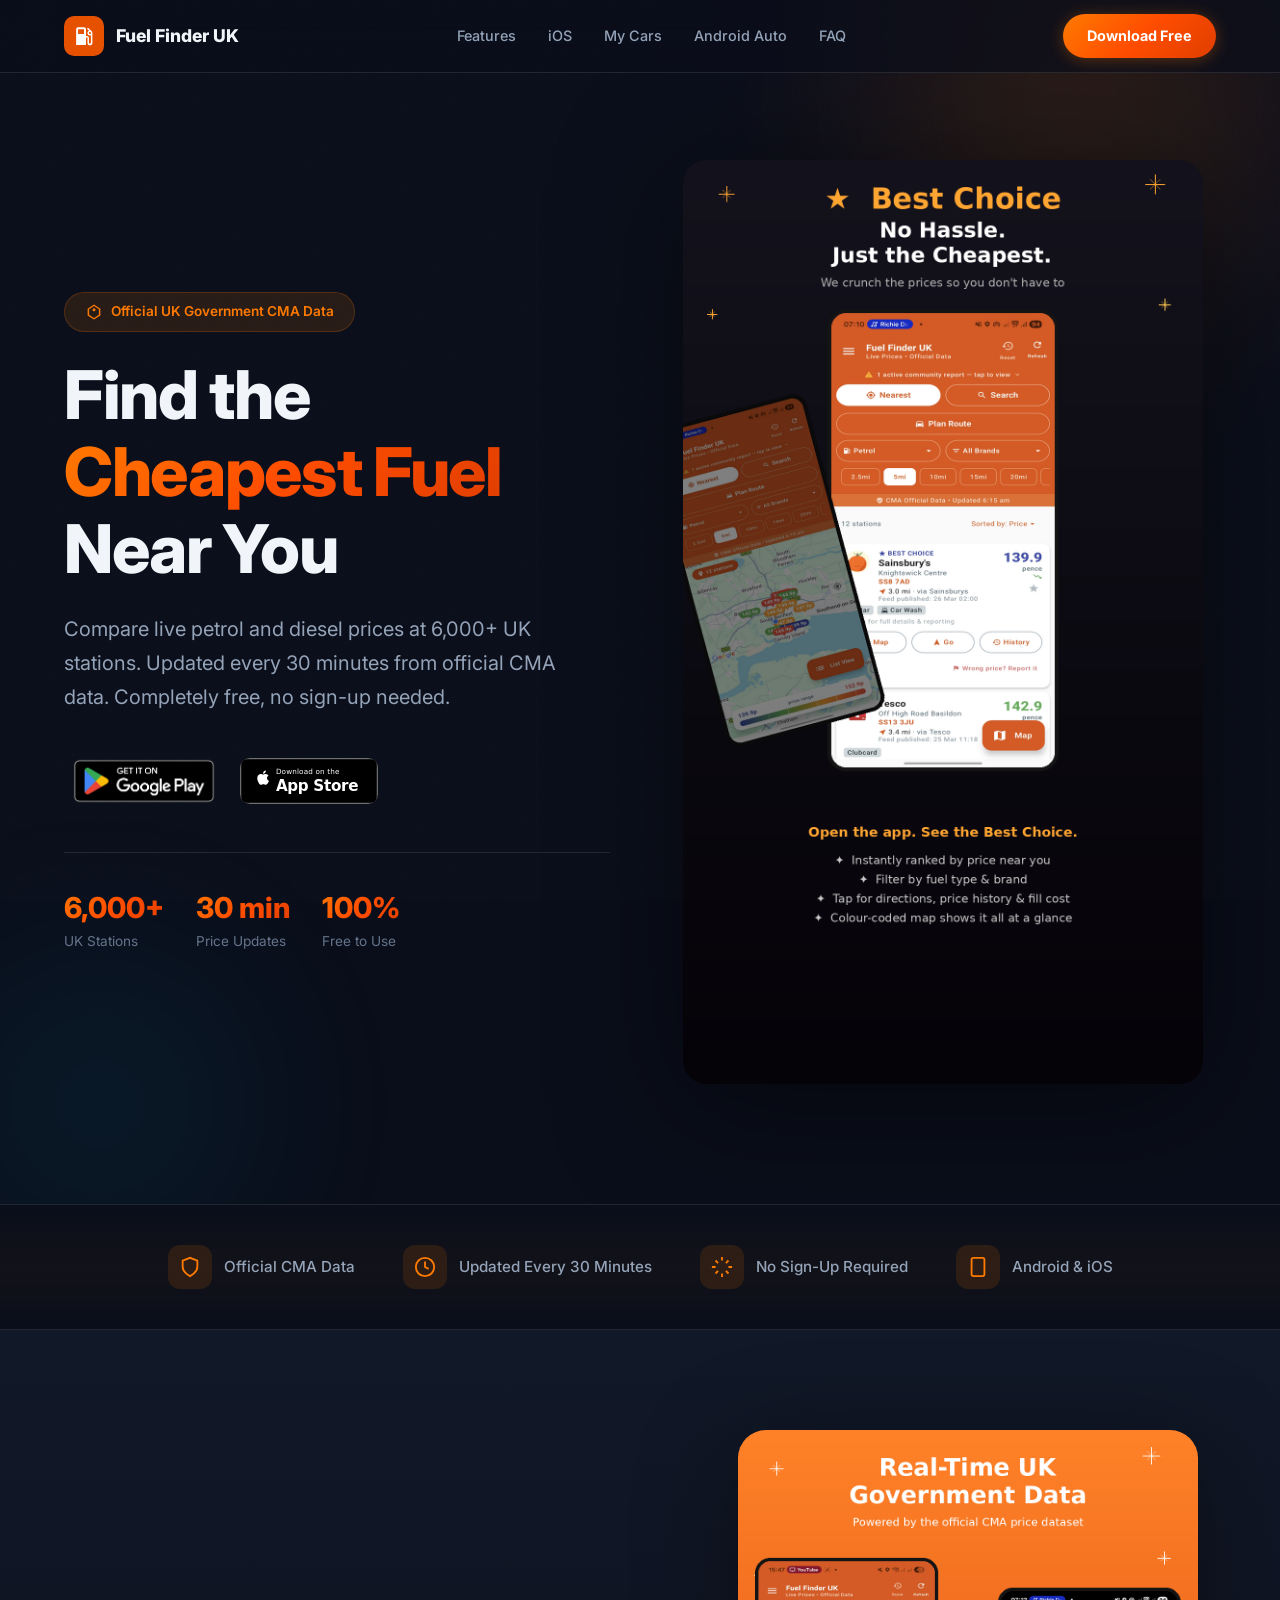
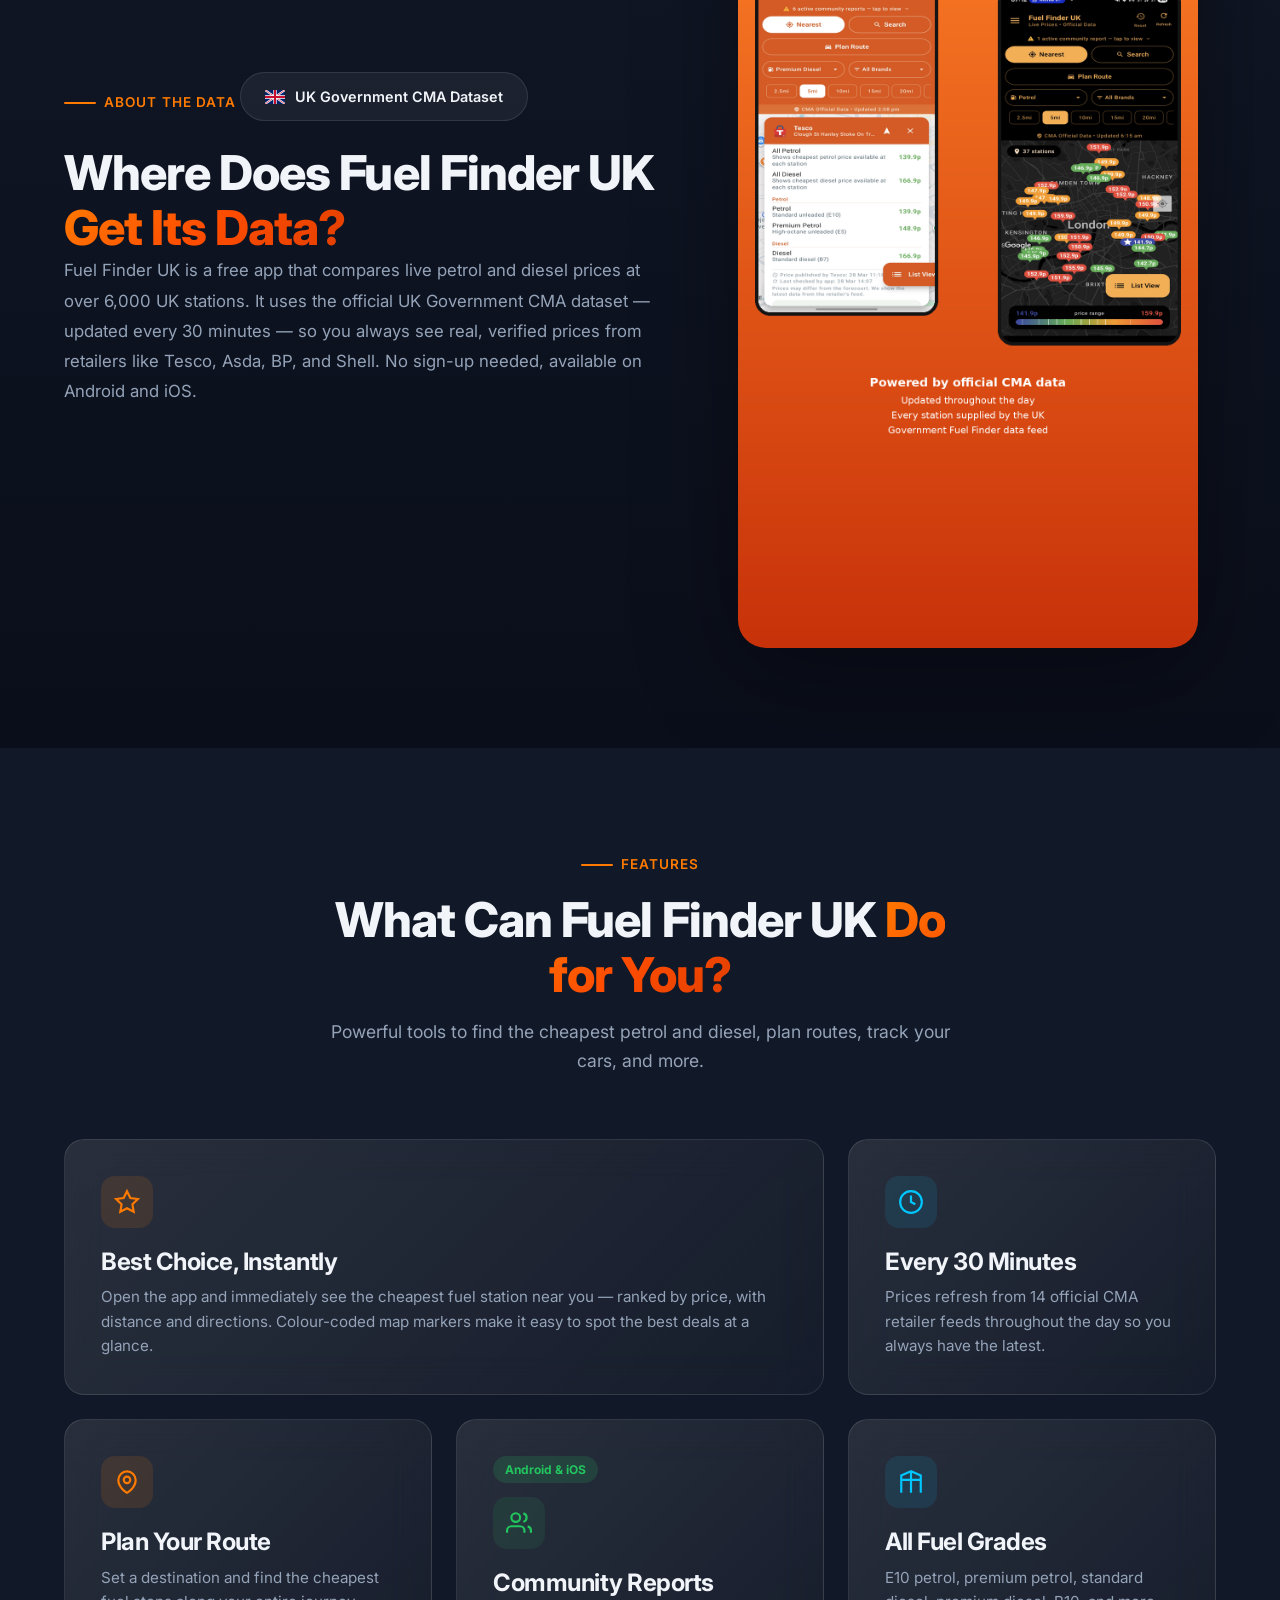
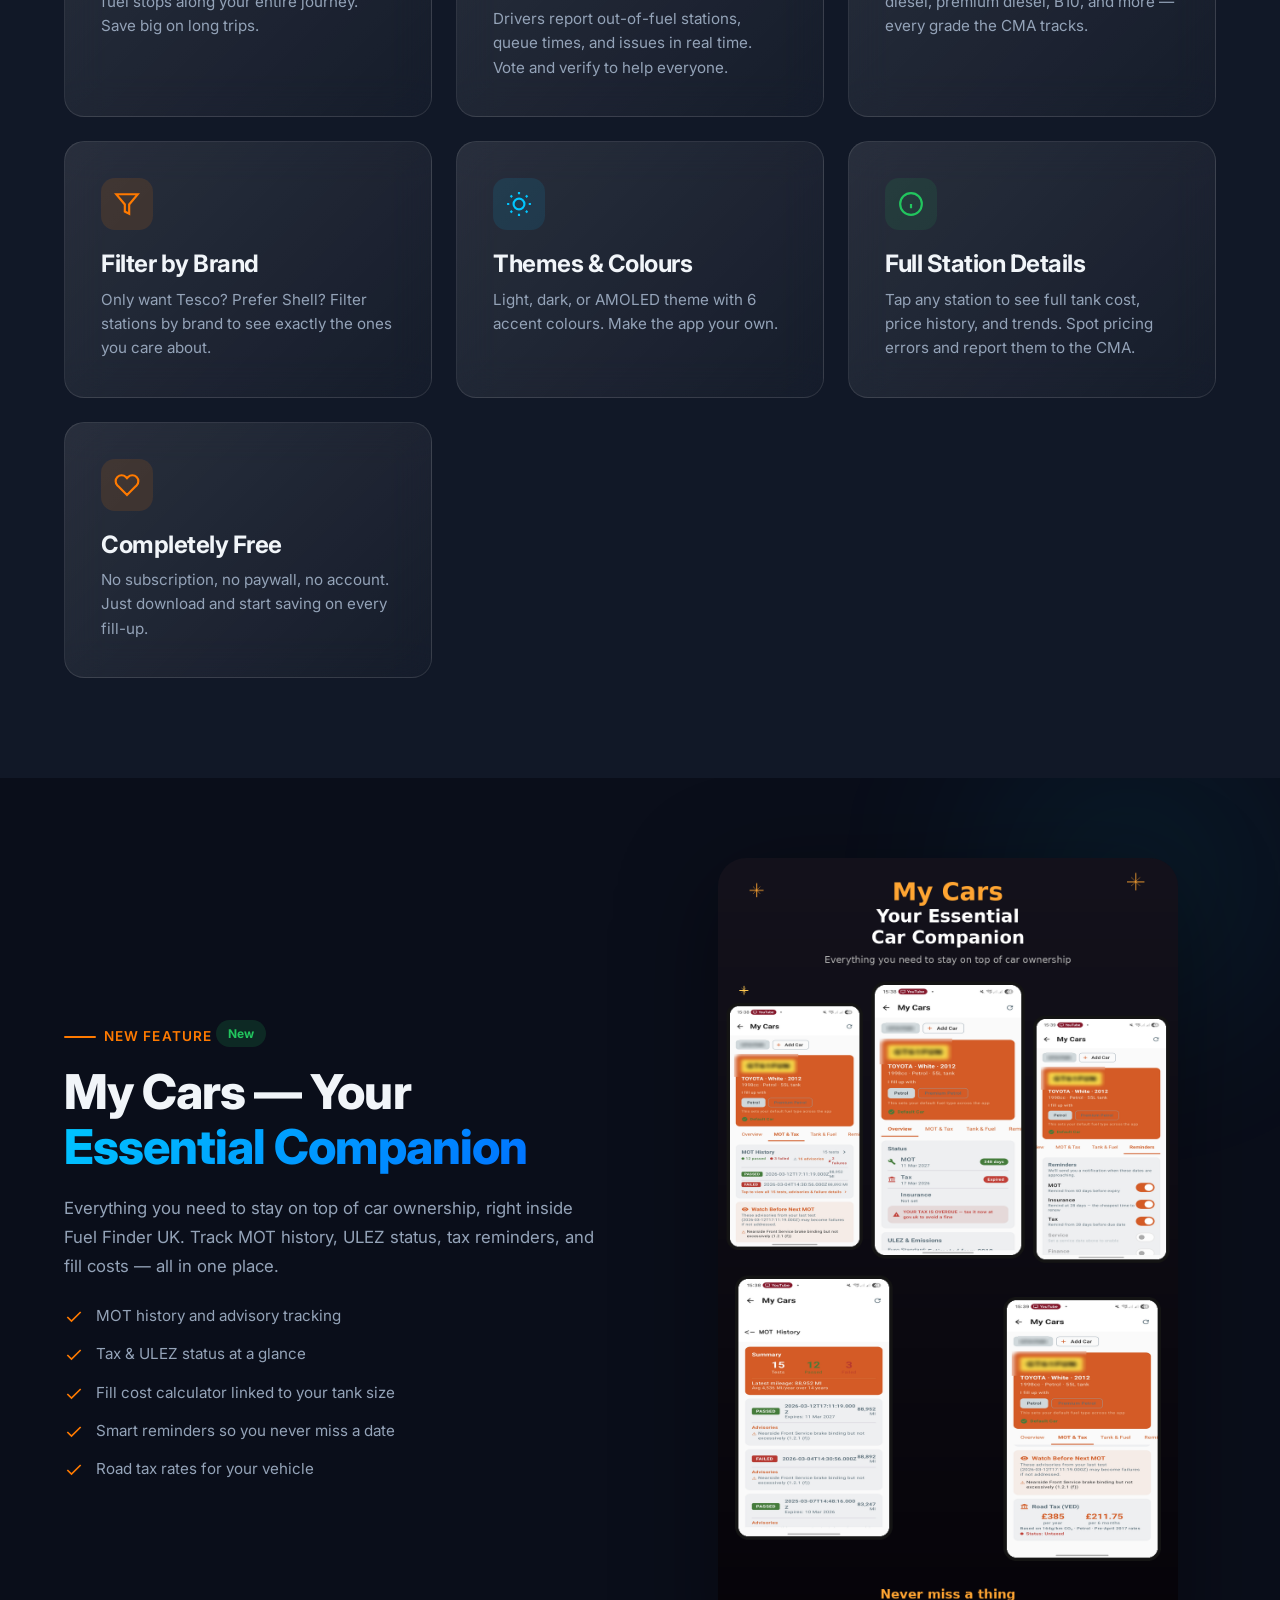
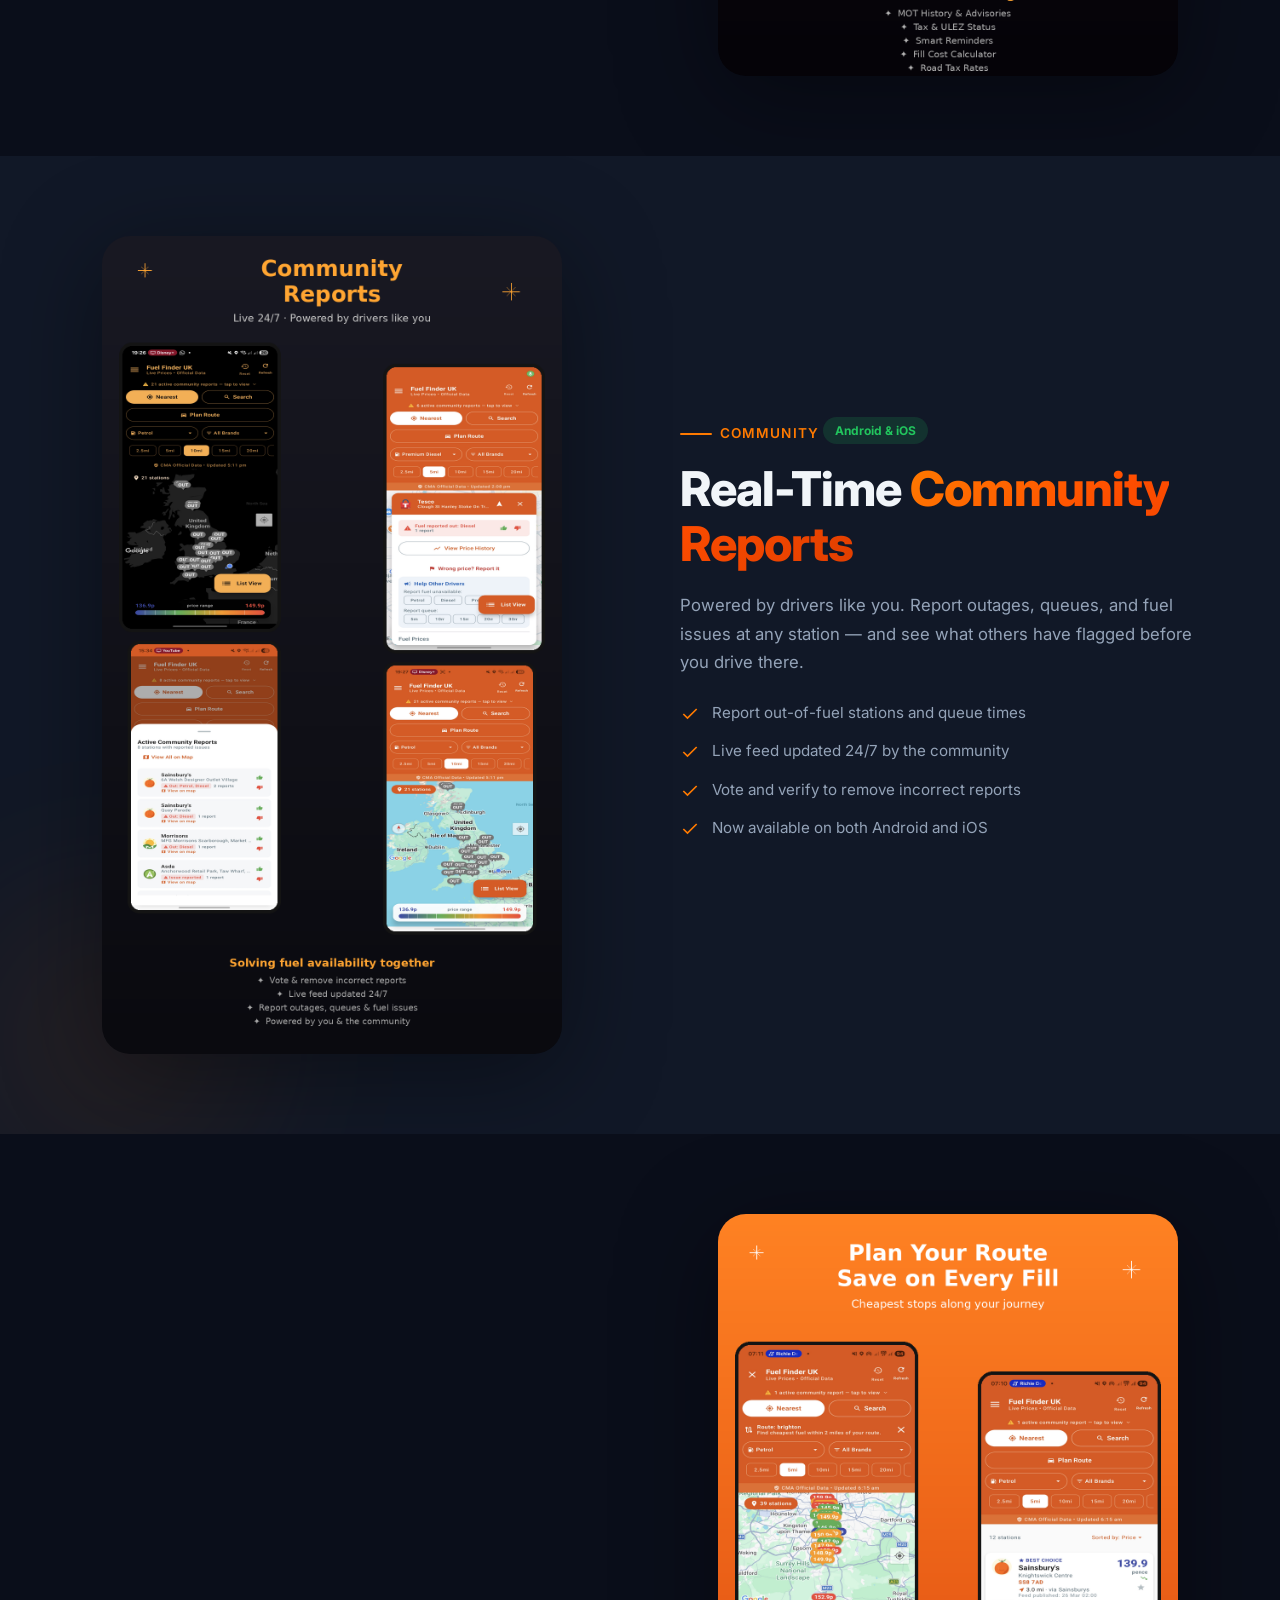
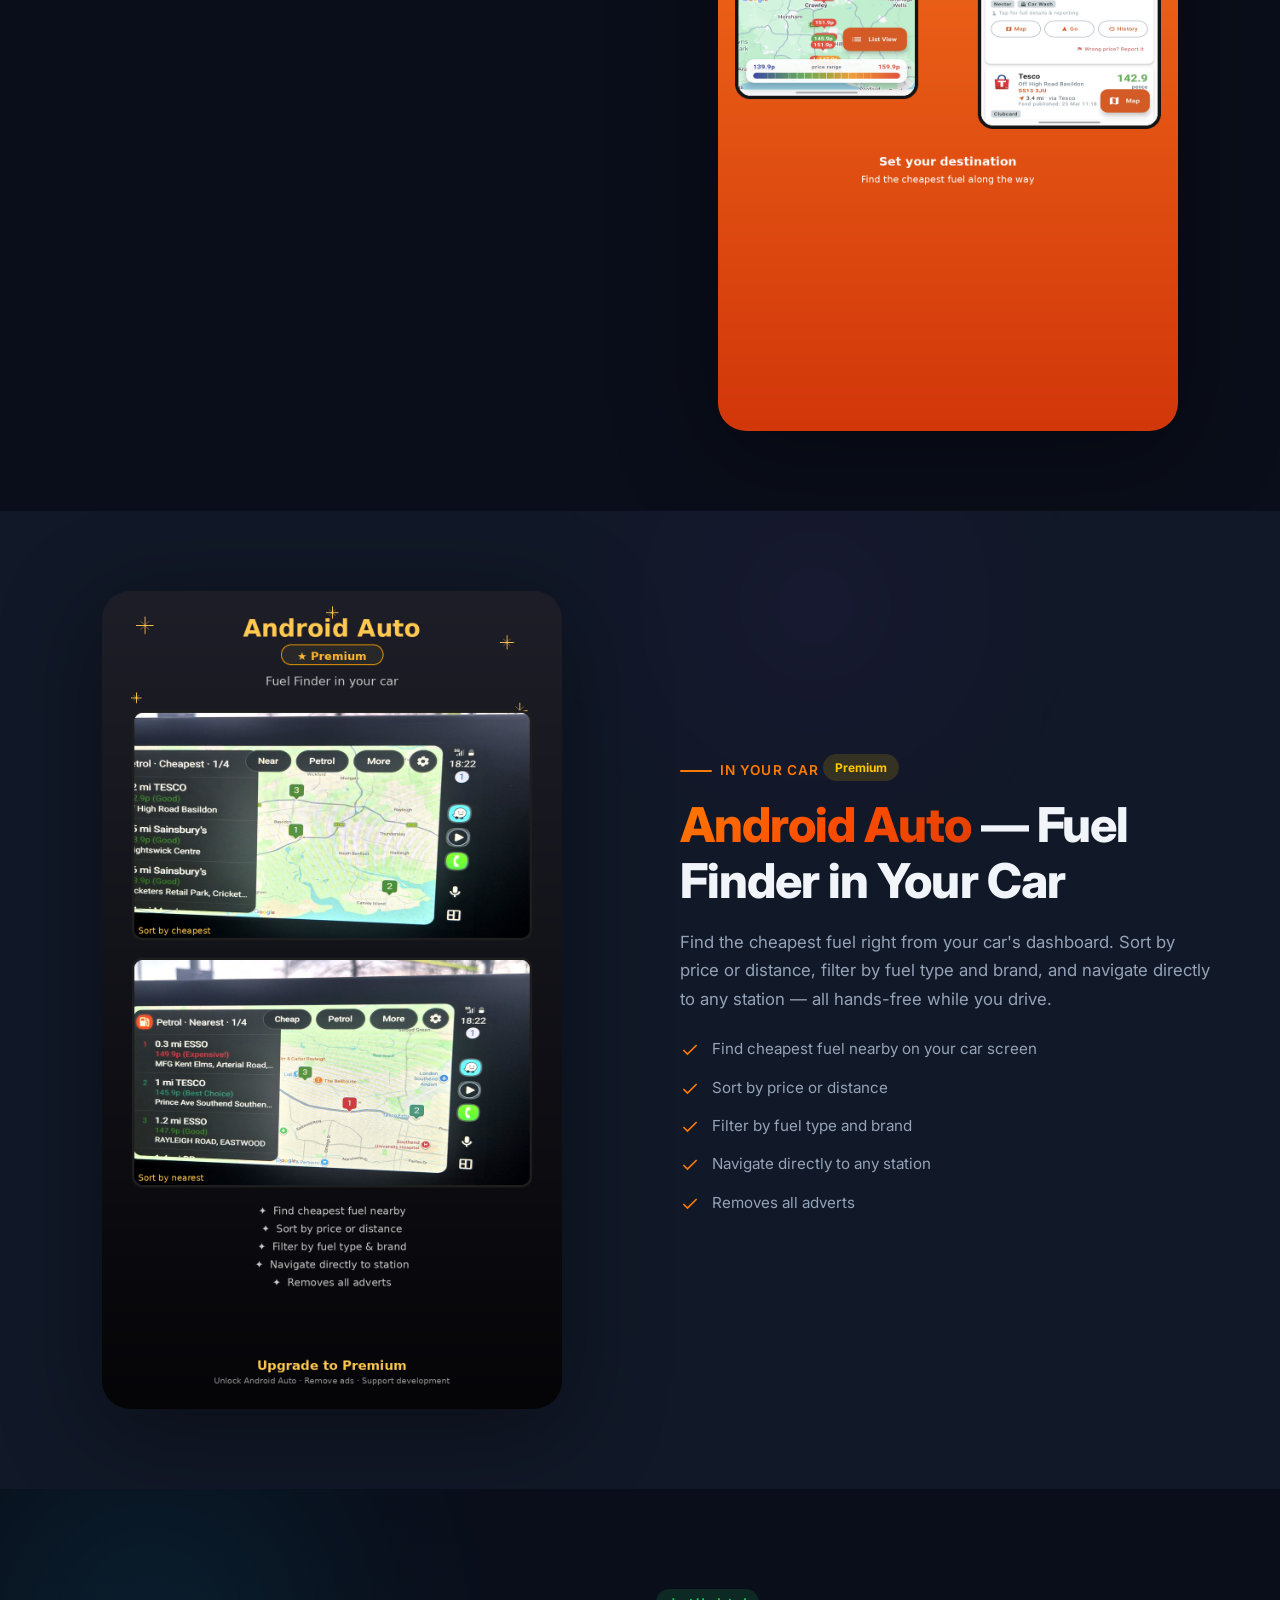
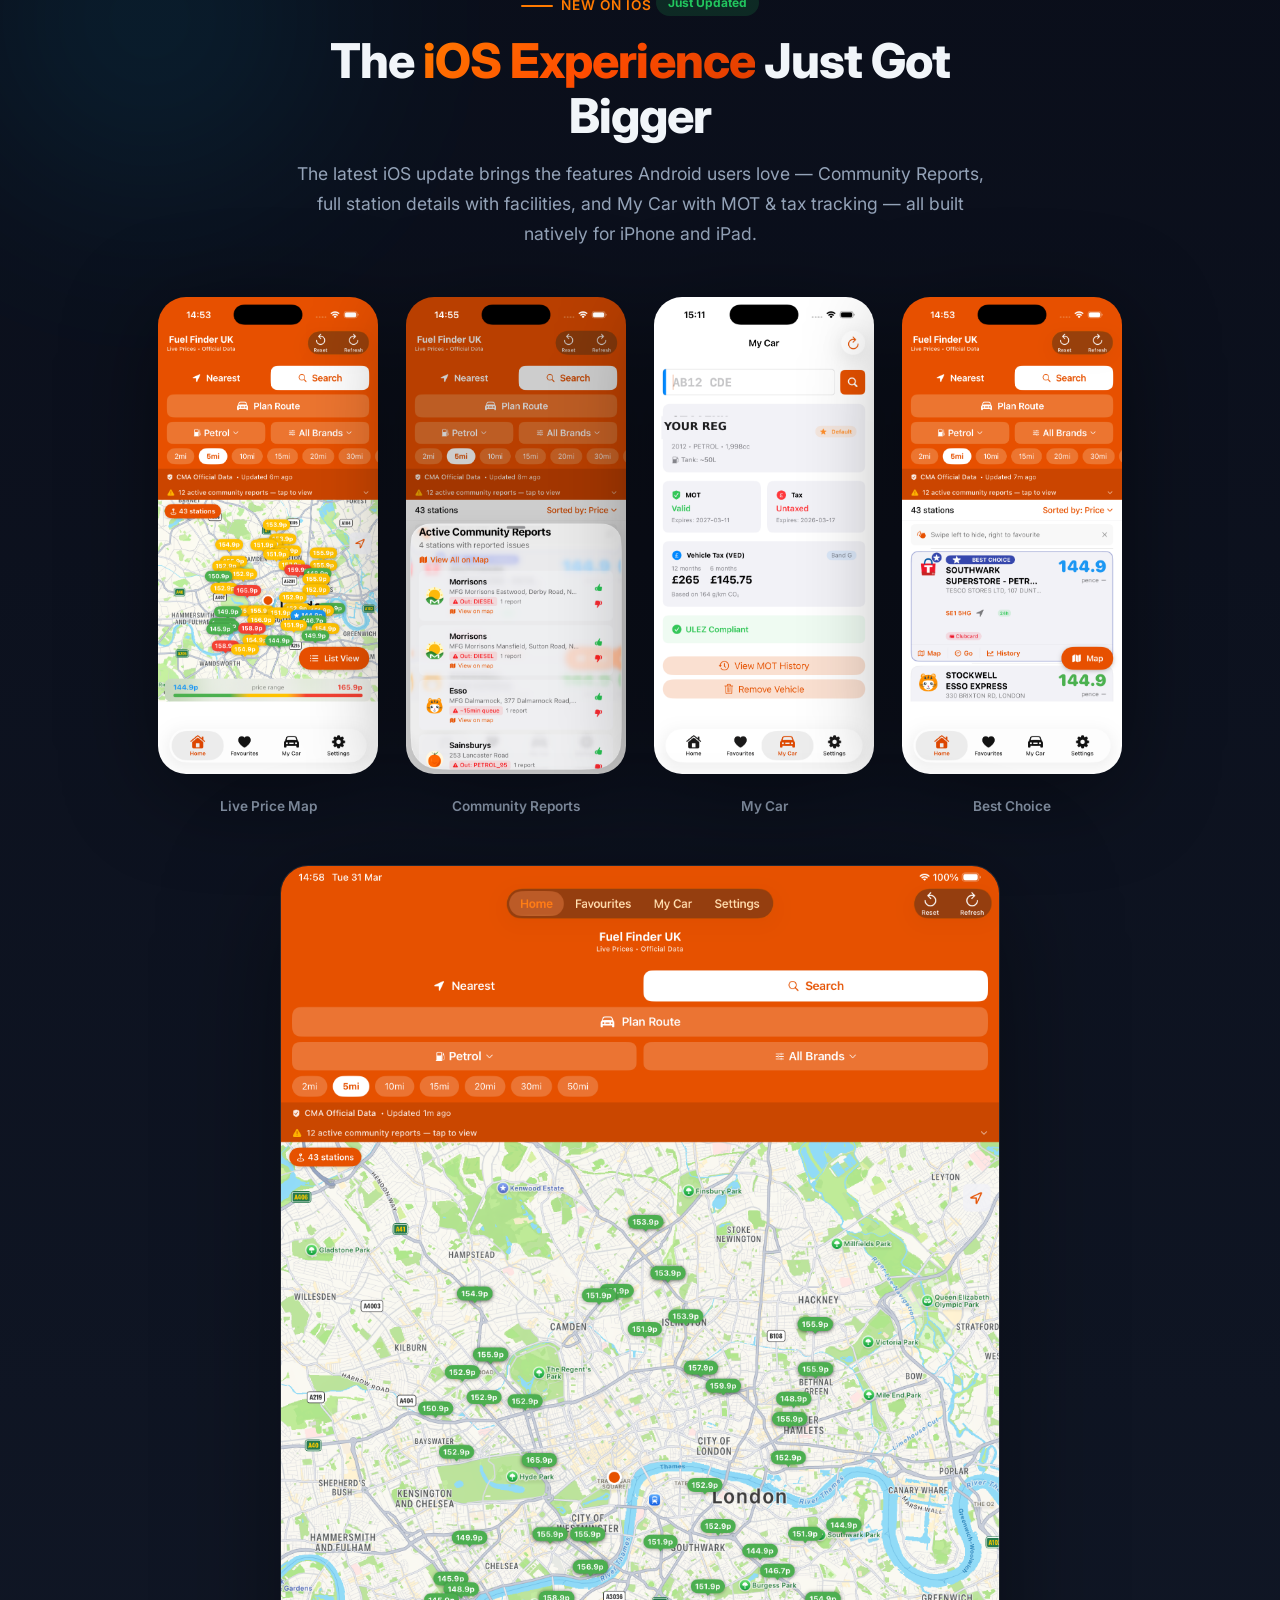
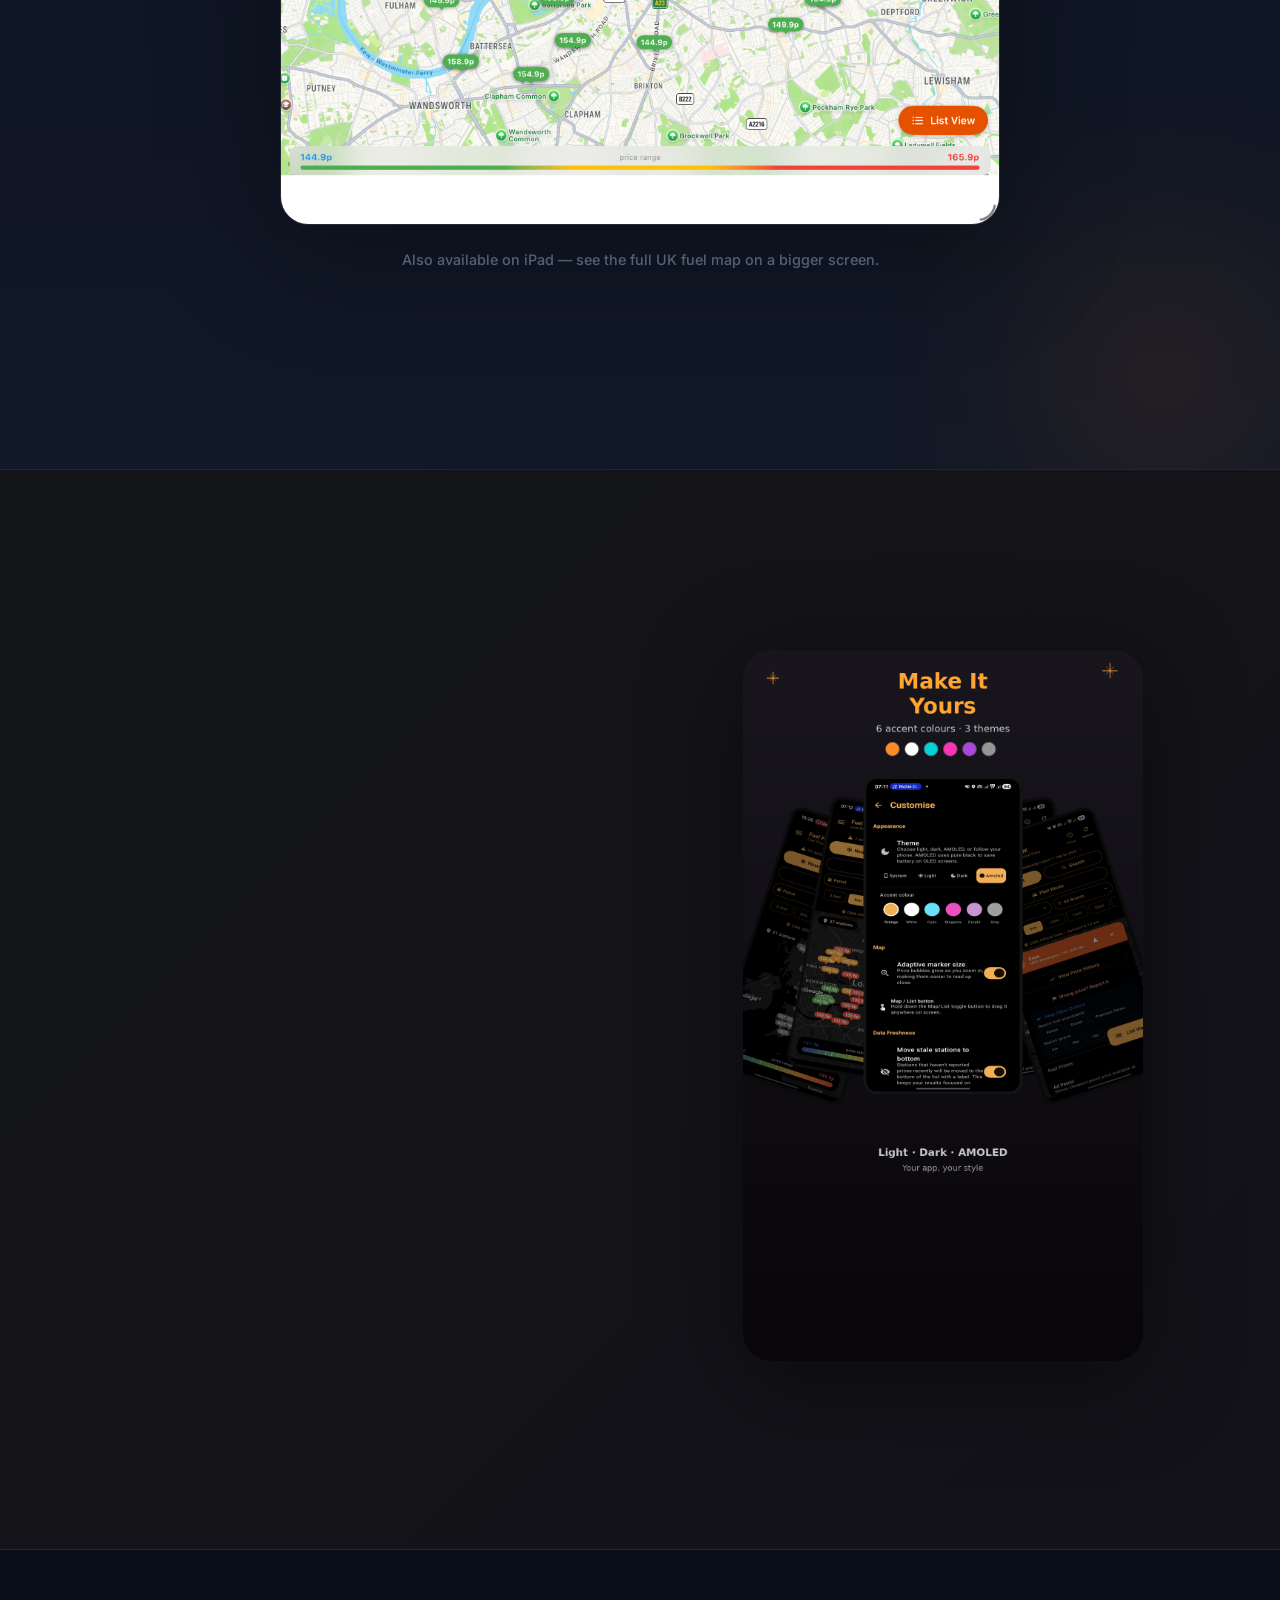
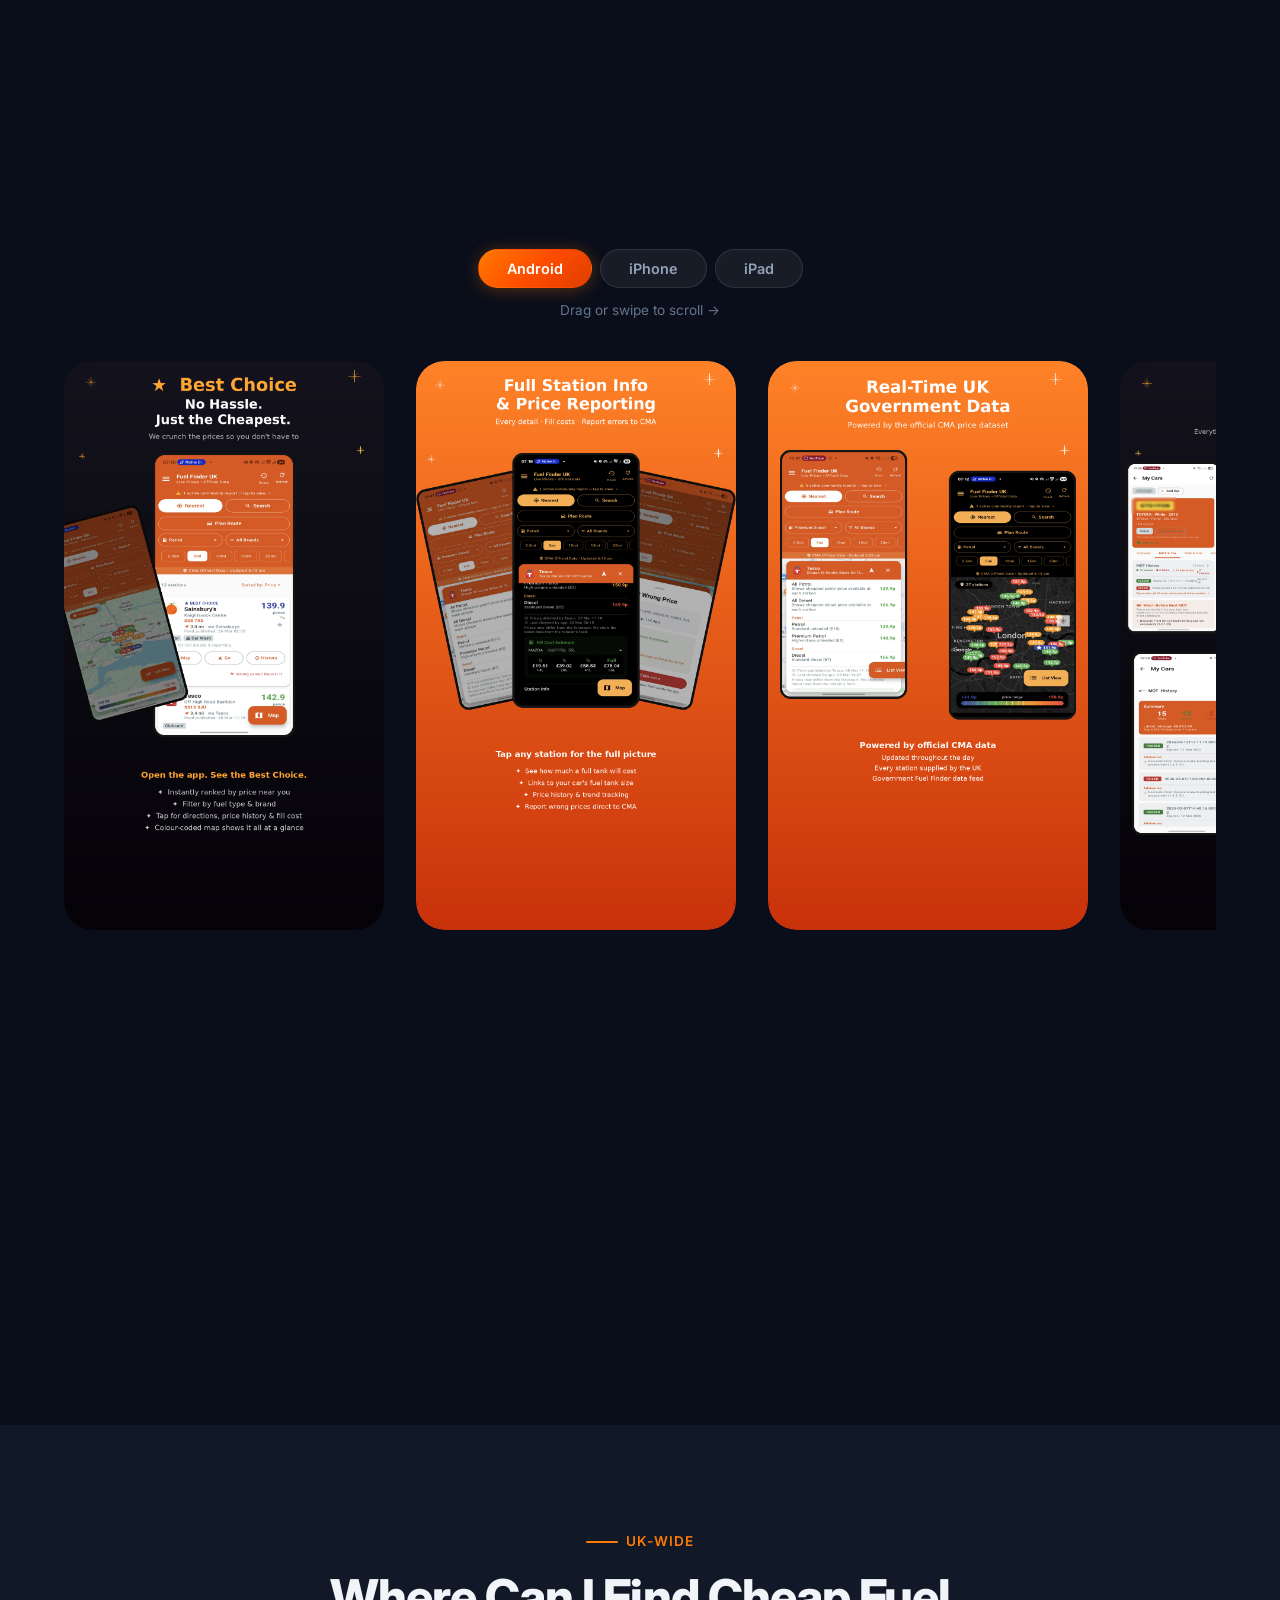
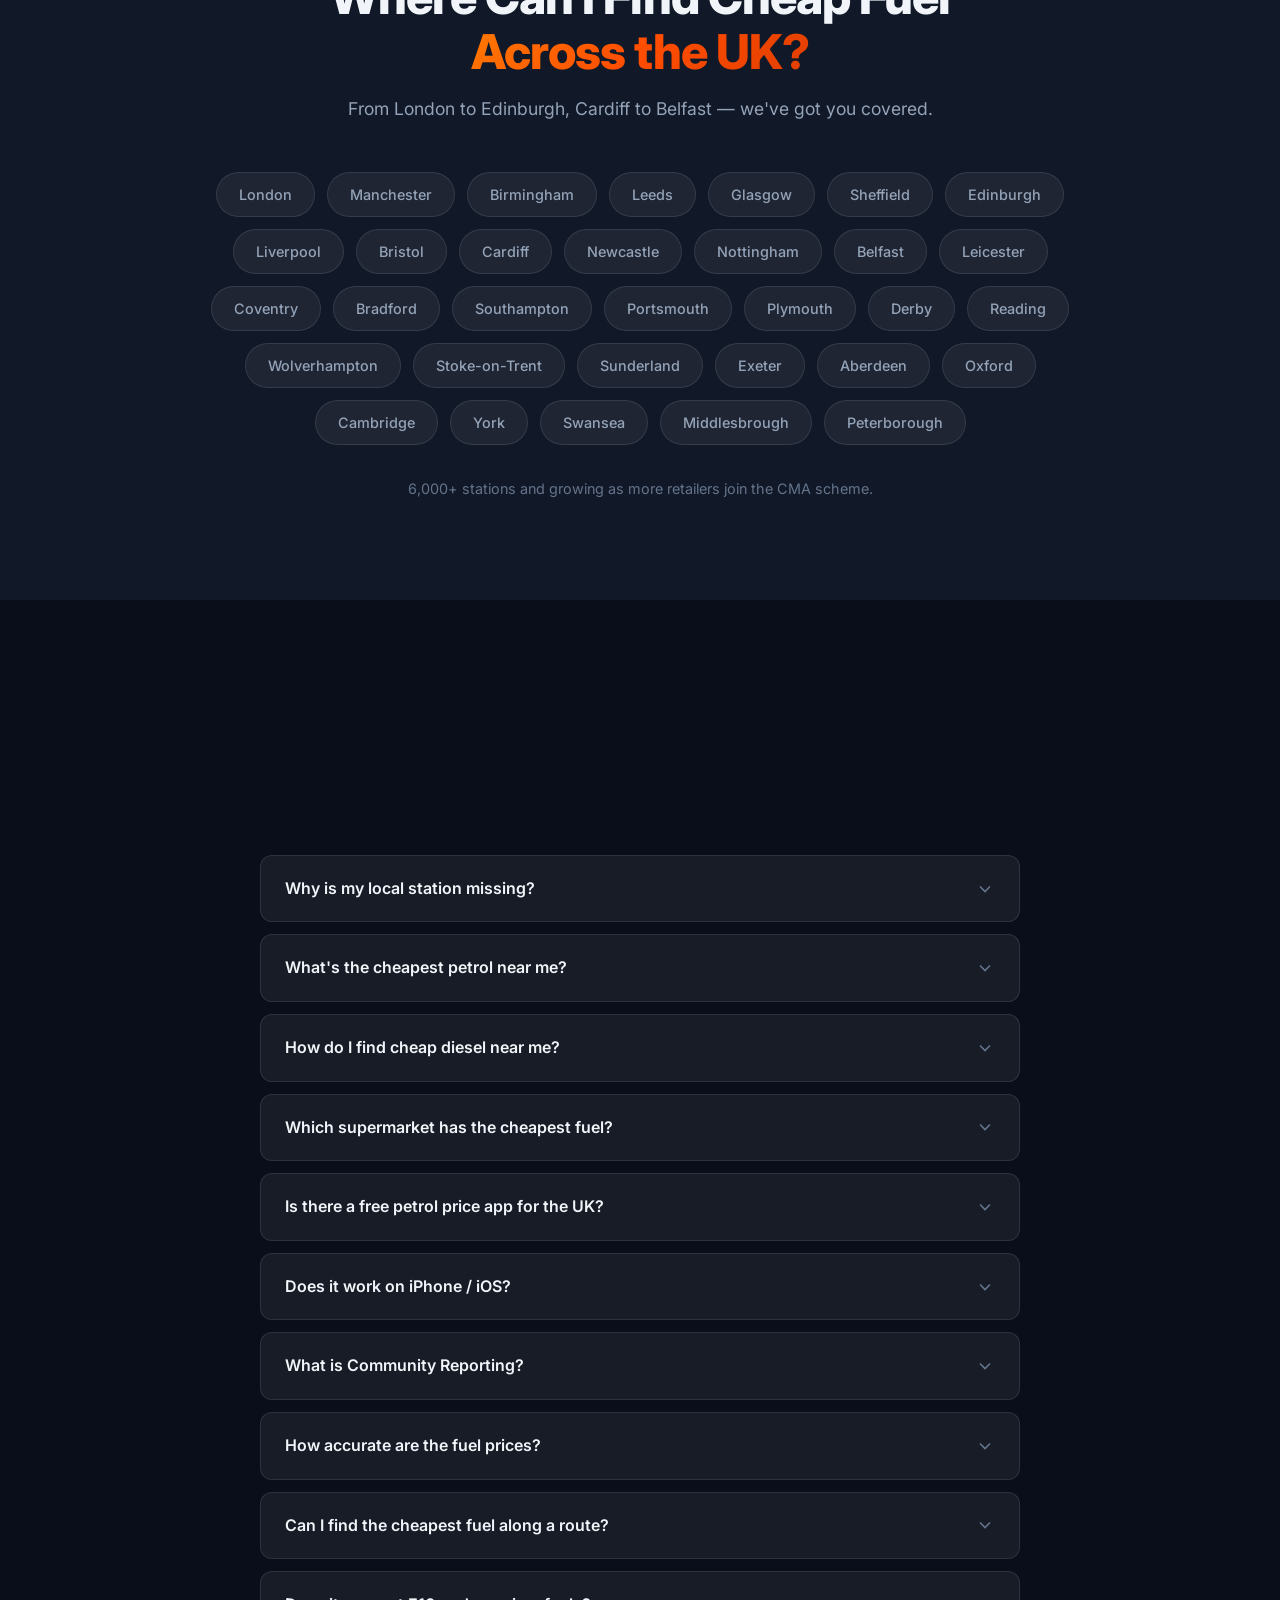
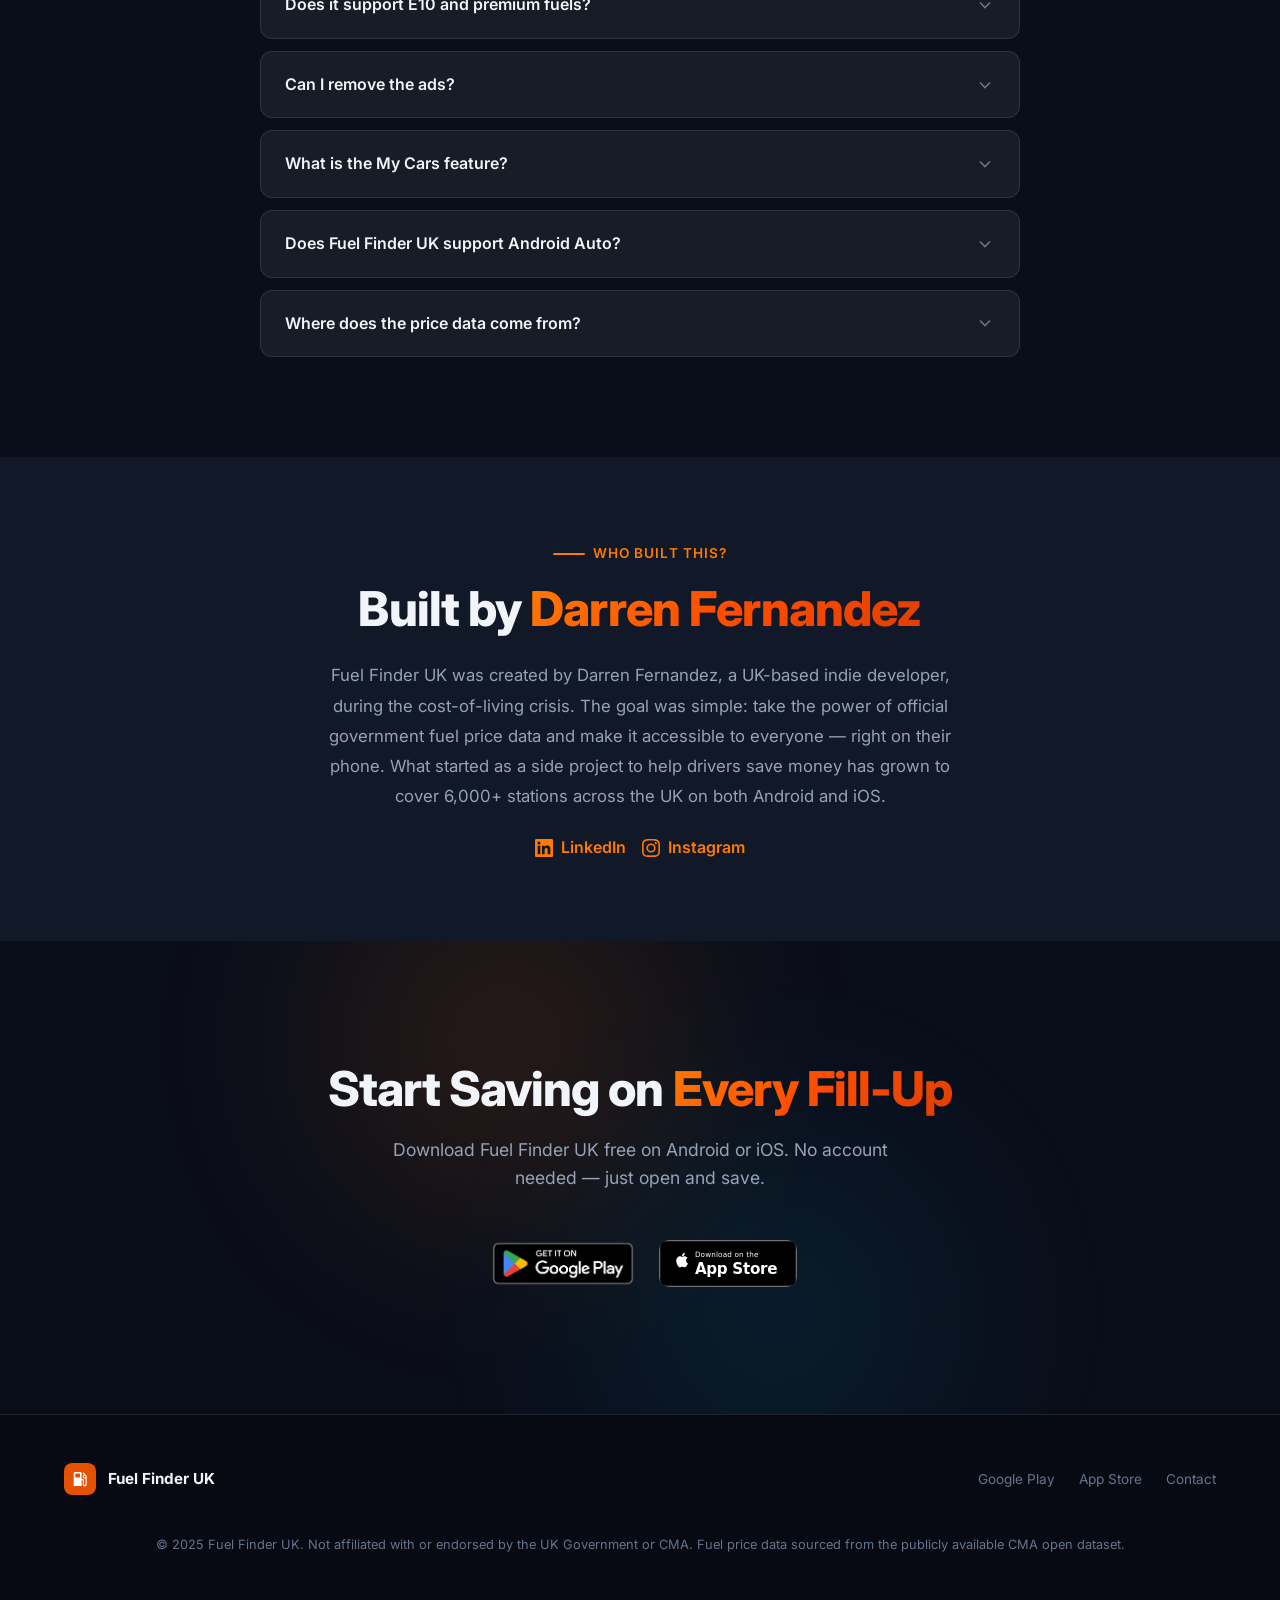
==== commit da3fae34: "Update index.html" ====
--- a/index.html
+++ b/index.html
@@ -9,6 +9,26 @@
   <meta charset="UTF-8" />
   <meta name="viewport" content="width=device-width, initial-scale=1.0" />
 
+  <!adsense>
+  <!-- Google Consent Mode -->
+<script async src="https://pagead2.googlesyndication.com/pagead/js/adsbygoogle.js?client=ca-pub-3438880655012999"
+     crossorigin="anonymous"></script>
+
+<!-- Google CMP Consent Script -->
+<script>
+  window.dataLayer = window.dataLayer || [];
+  function gtag(){dataLayer.push(arguments);}
+  gtag('consent', 'default', {
+    'ad_storage': 'denied',
+    'analytics_storage': 'denied'
+  });
+</script>
+
+<!-- Google CMP -->
+<script async src="https://fundingchoicesmessages.google.com/i/pub/3438880655012999?ers=1" nonce="1234"></script>
+<noscript>
+  <iframe src="https://fundingchoicesmessages.google.com/i/pub/3438880655012999?ers=1" style="border: 0; height: 0; width: 0;"></iframe>
+</noscript>
   <!-- Primary SEO -->
   <title>What's the Cheapest Petrol Near Me? | Fuel Finder UK – Live Prices</title>
   <meta name="description" content="Find the cheapest petrol and diesel near you. Fuel Finder UK - Live Prices uses official UK Government CMA data — updated every 30 minutes — to compare live fuel prices at Tesco, Asda, Shell, BP and 6,000+ UK stations. Free on Android &amp; iOS, no sign-up." />
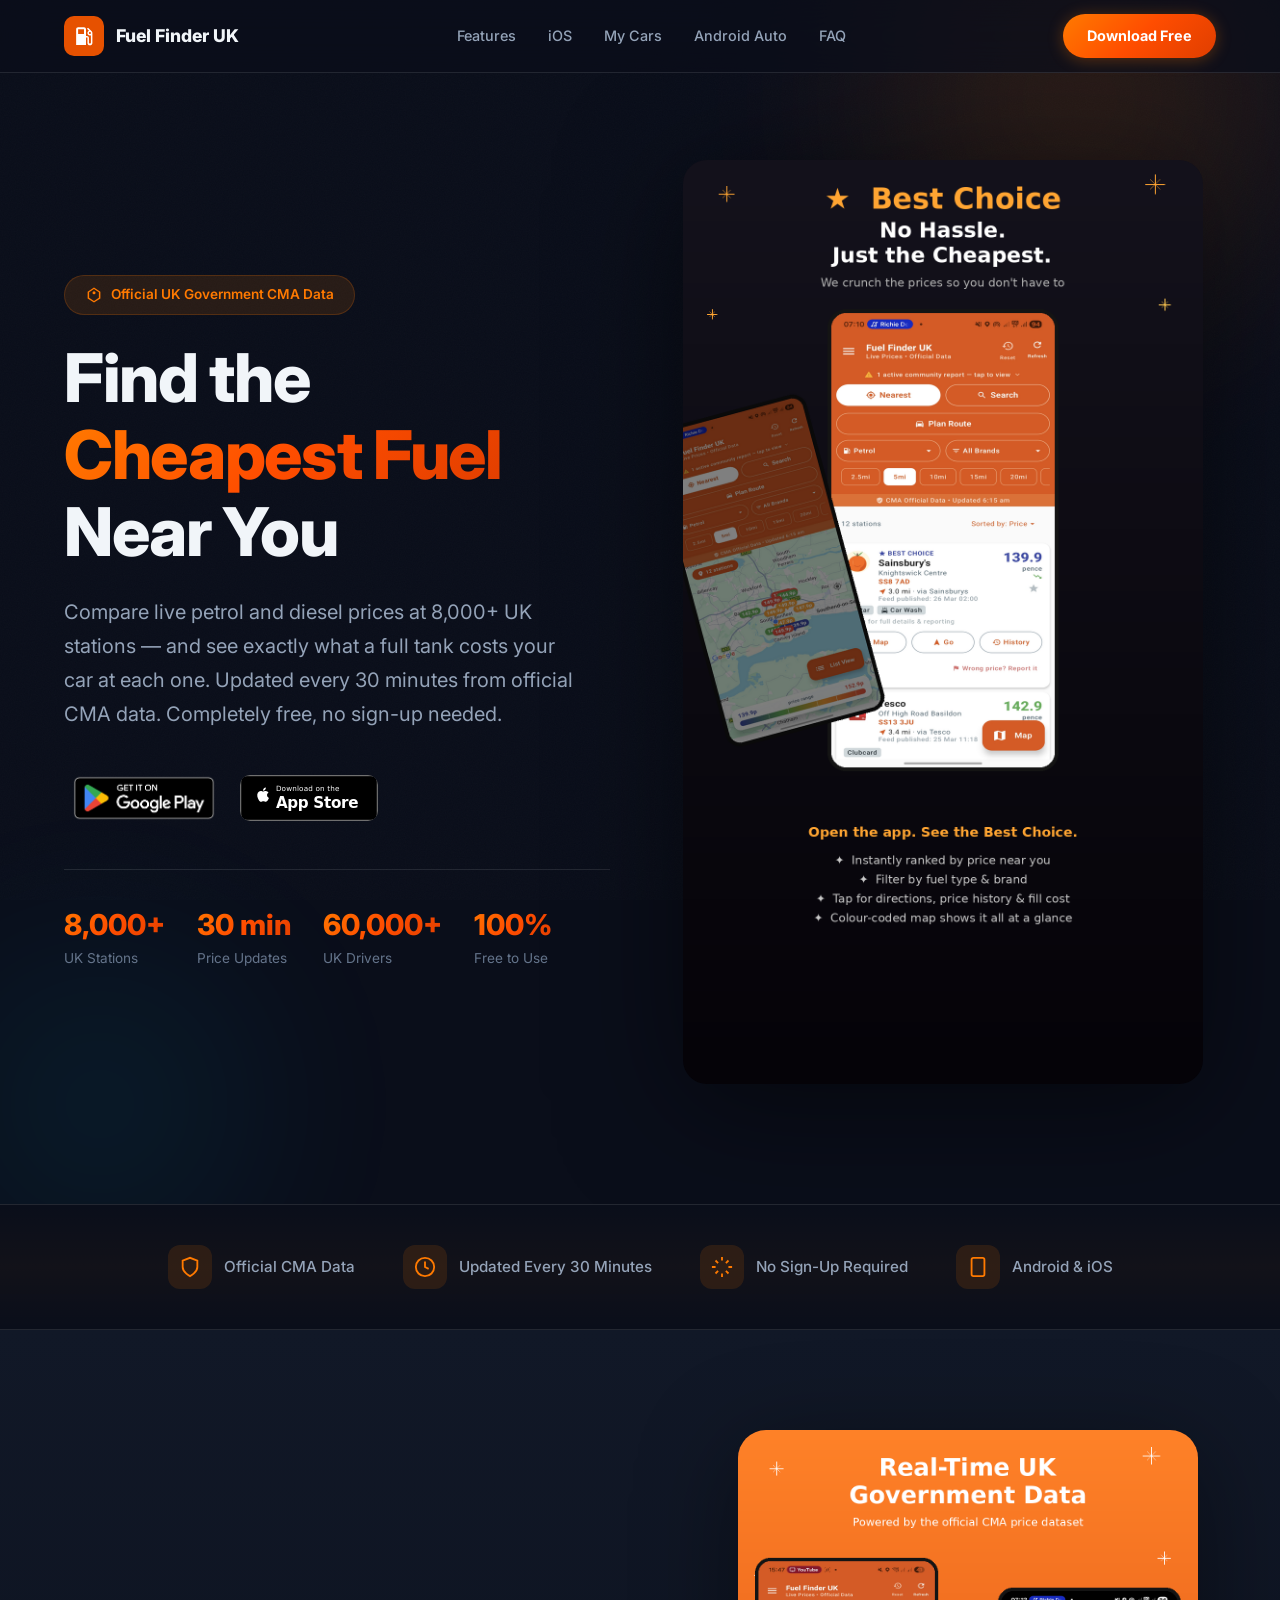
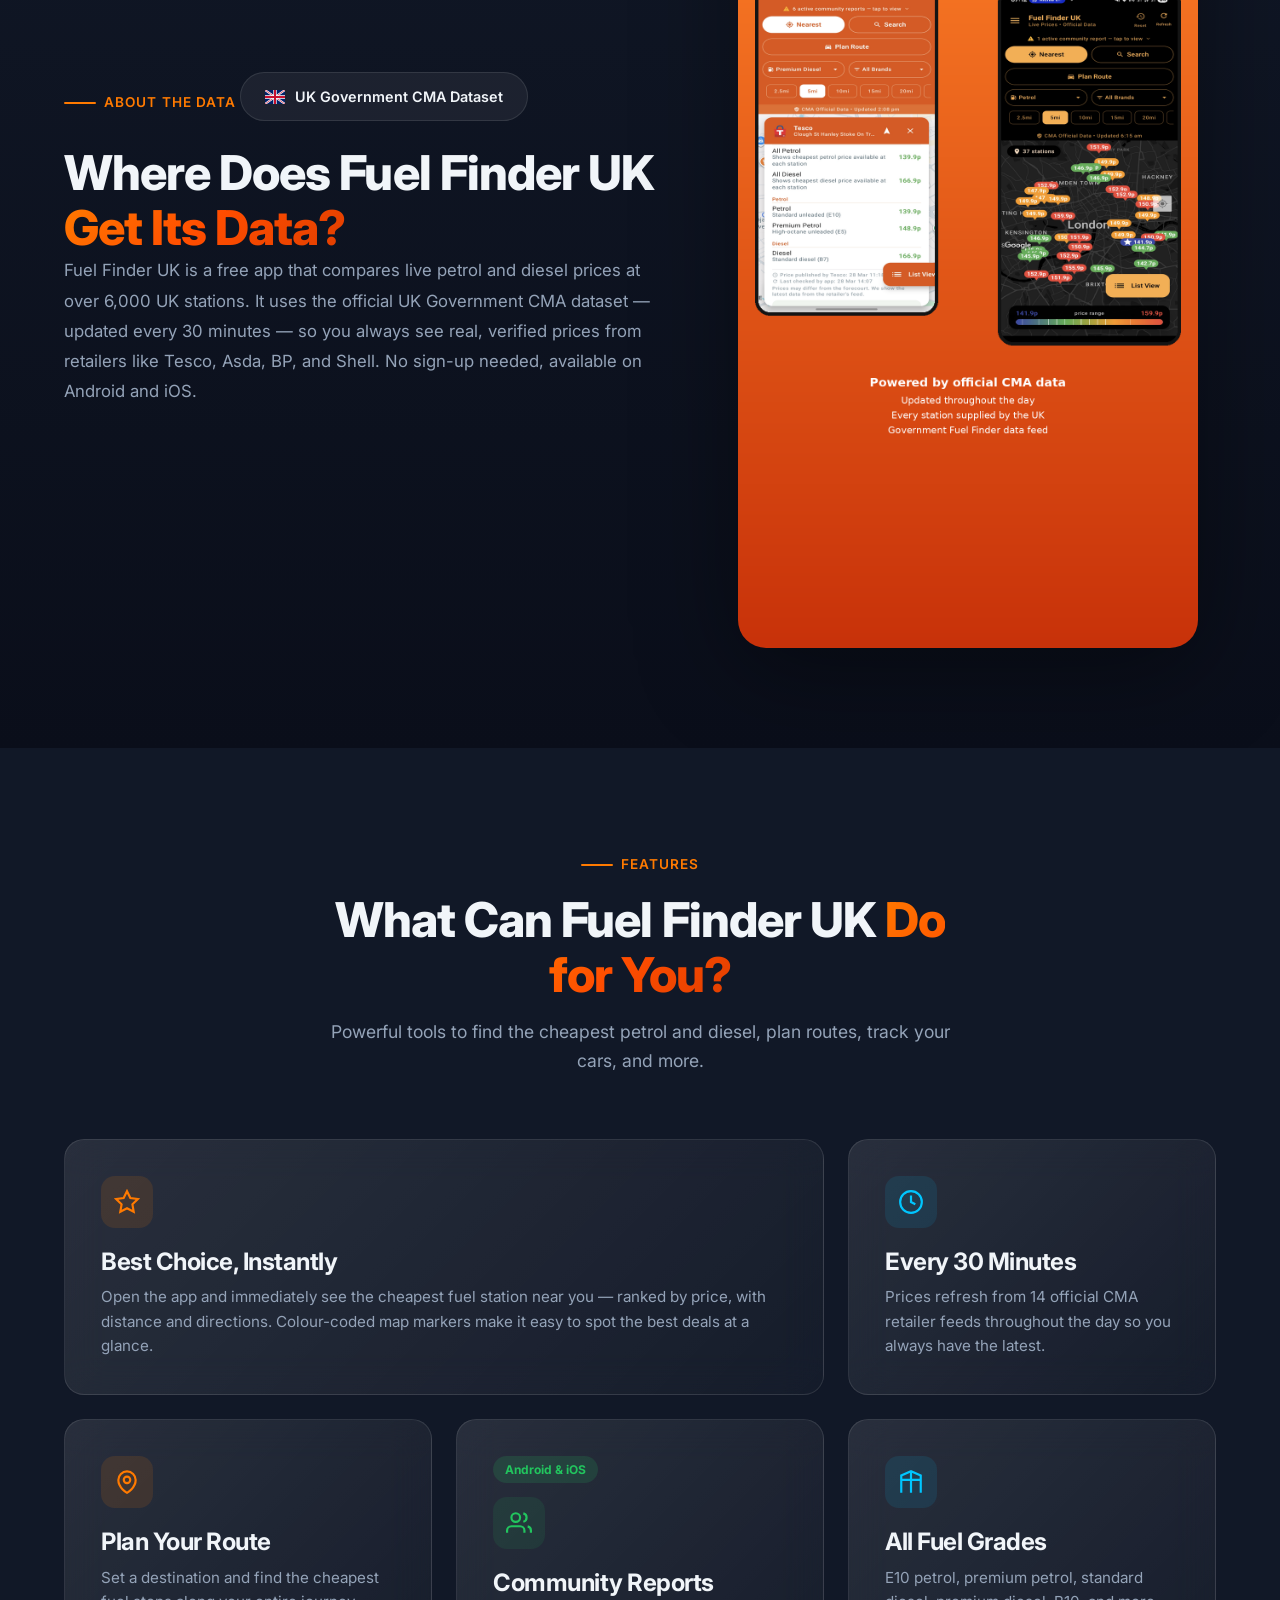
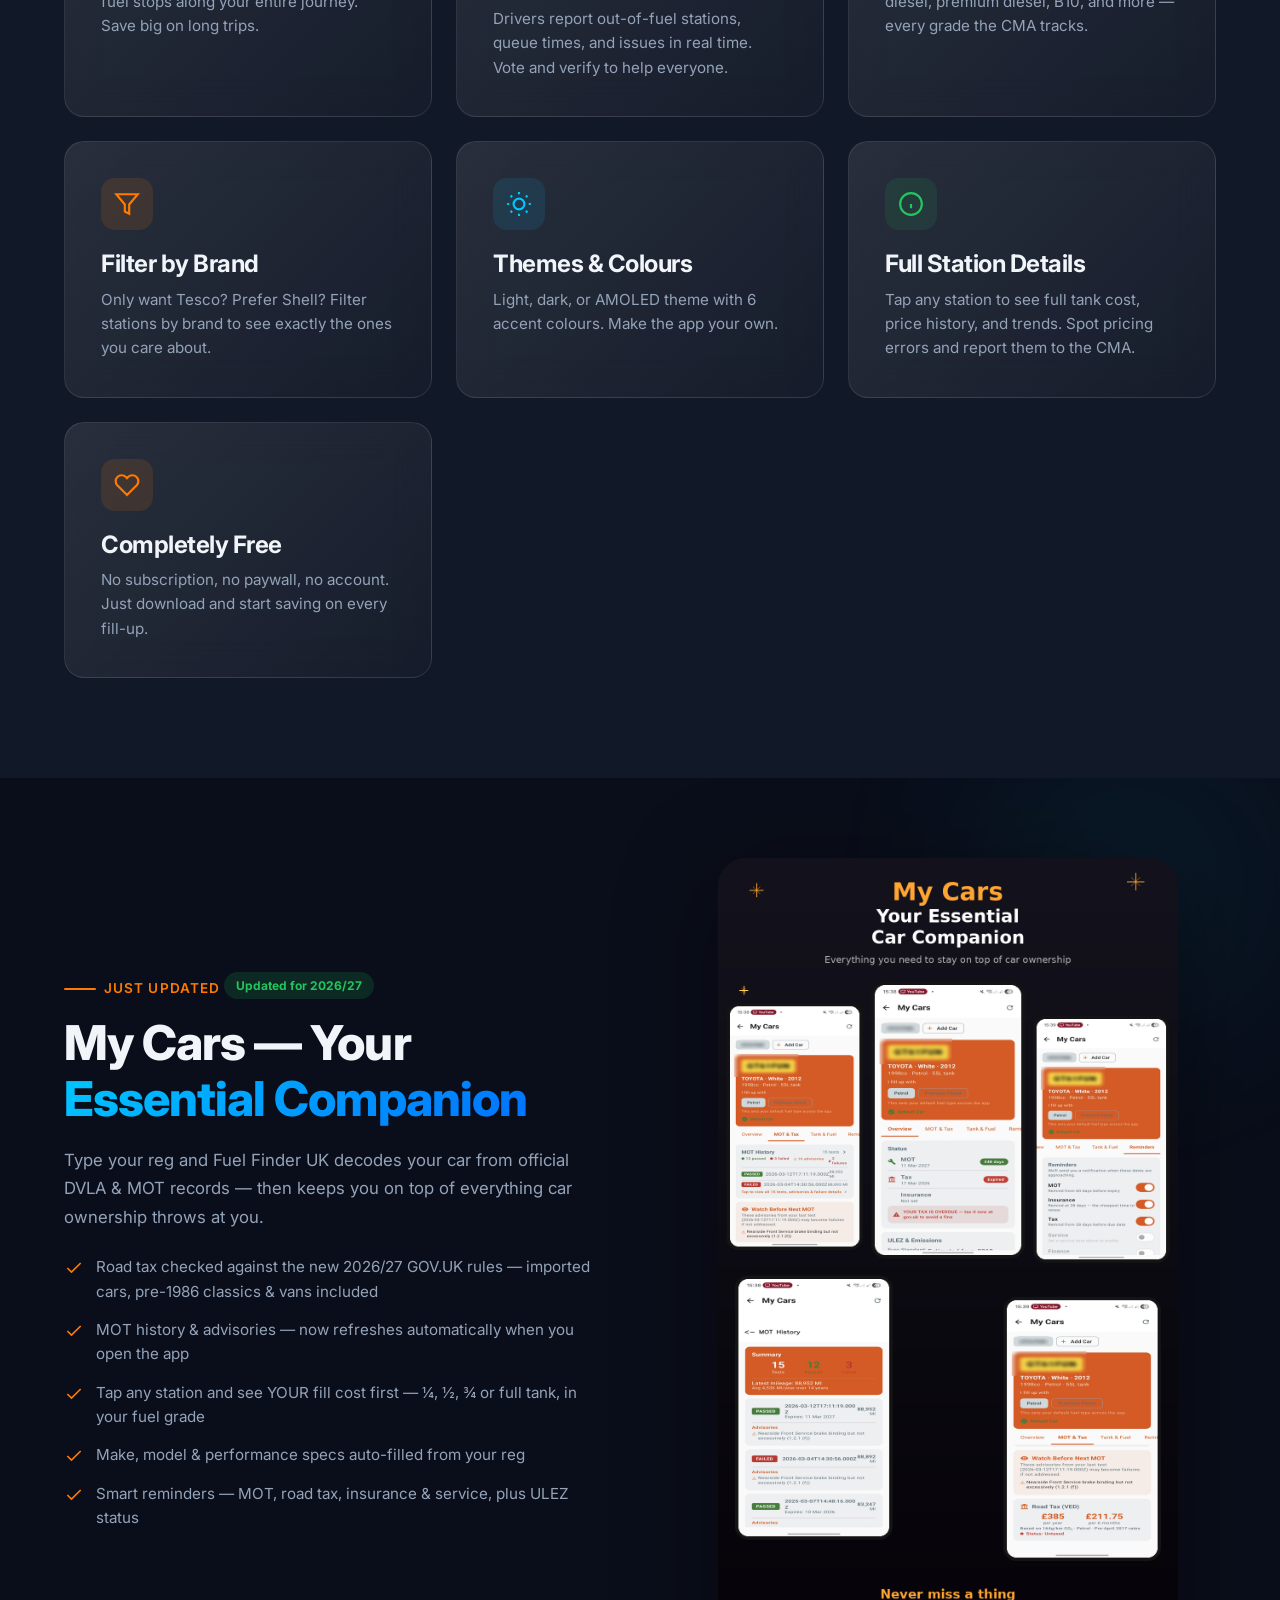
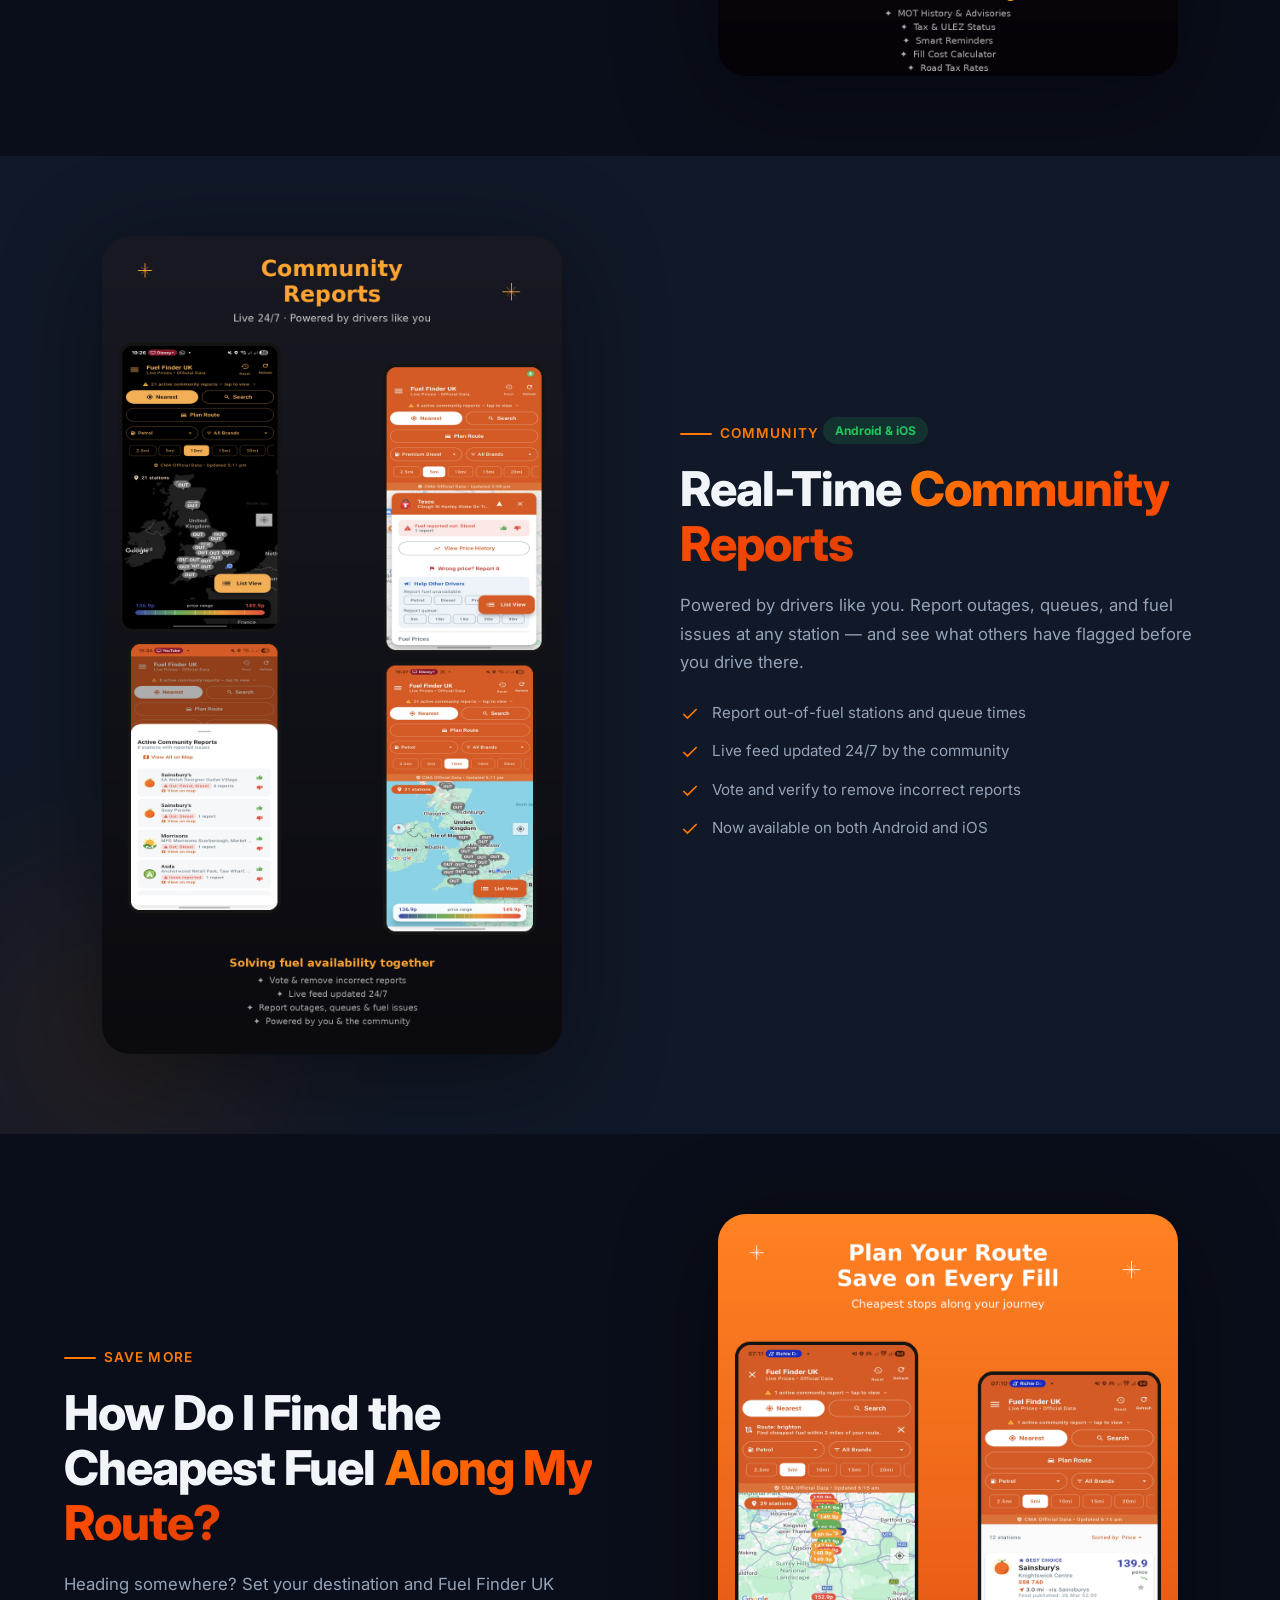
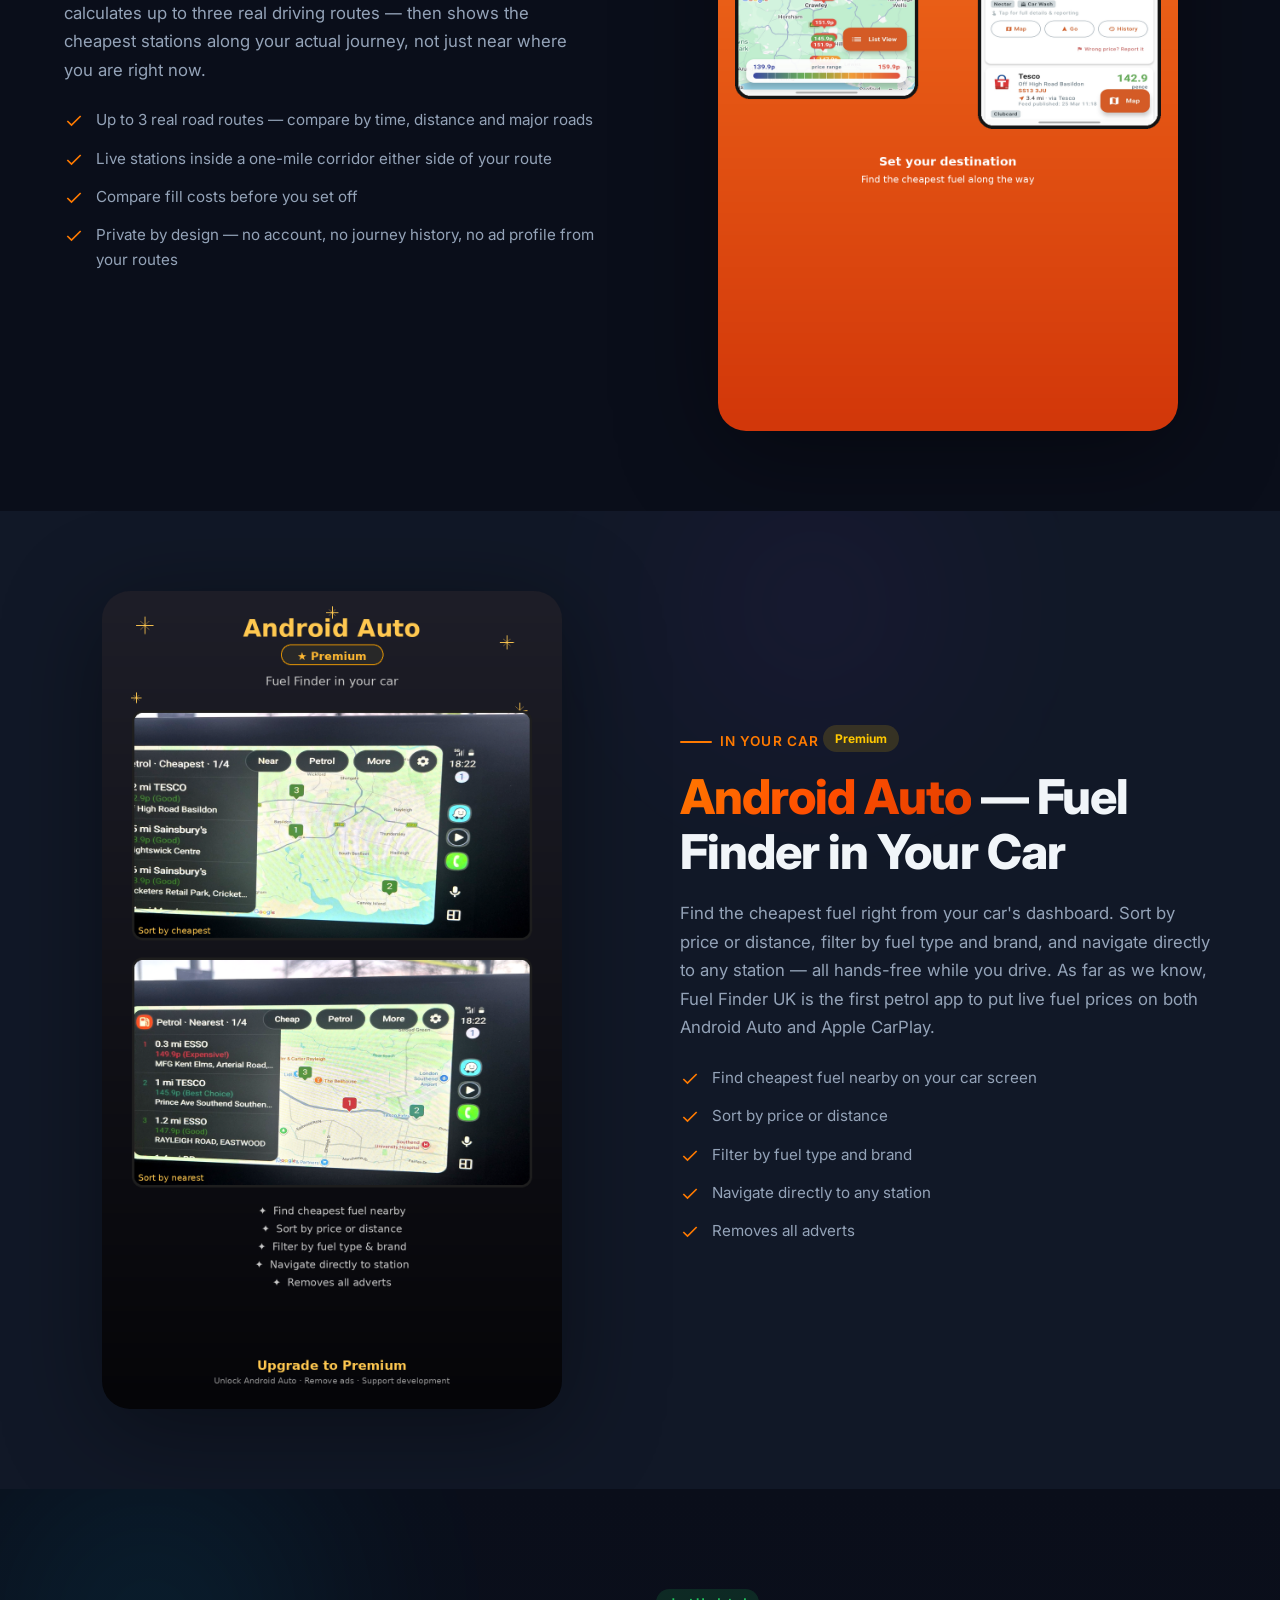
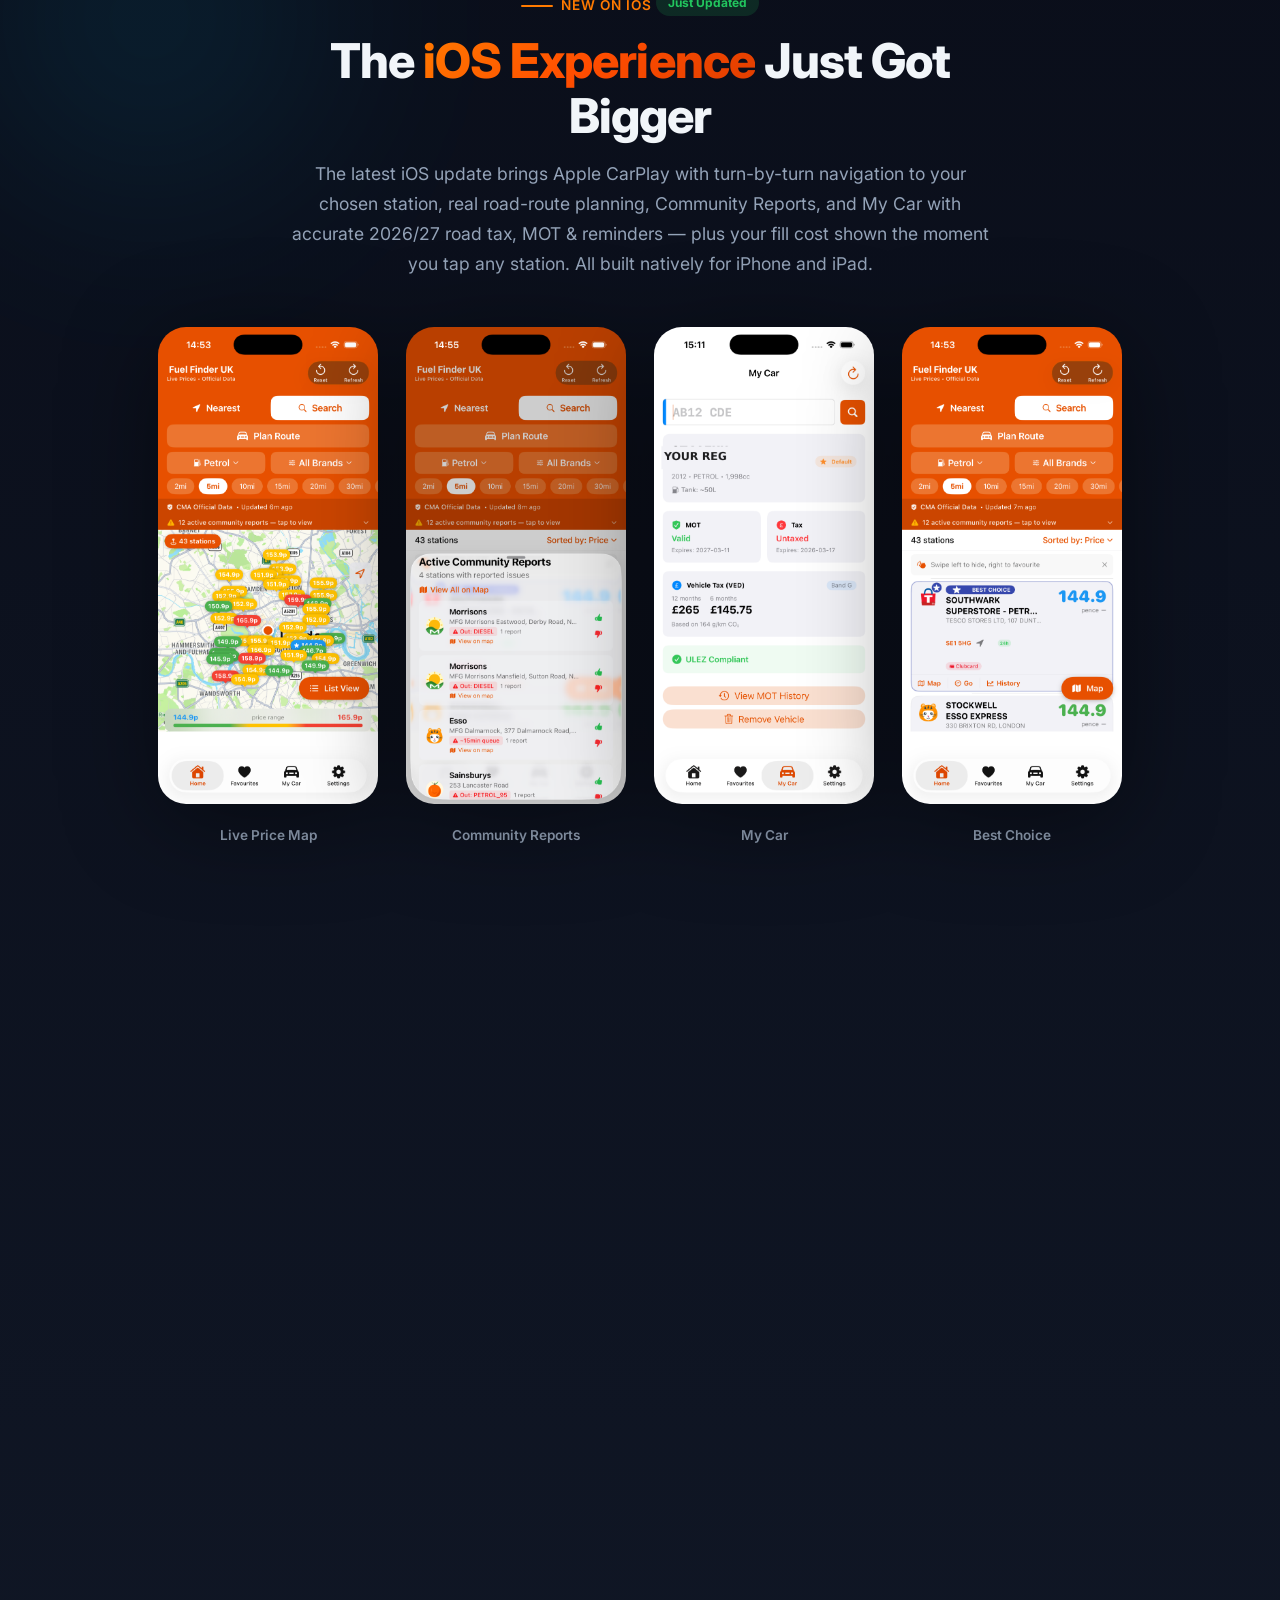
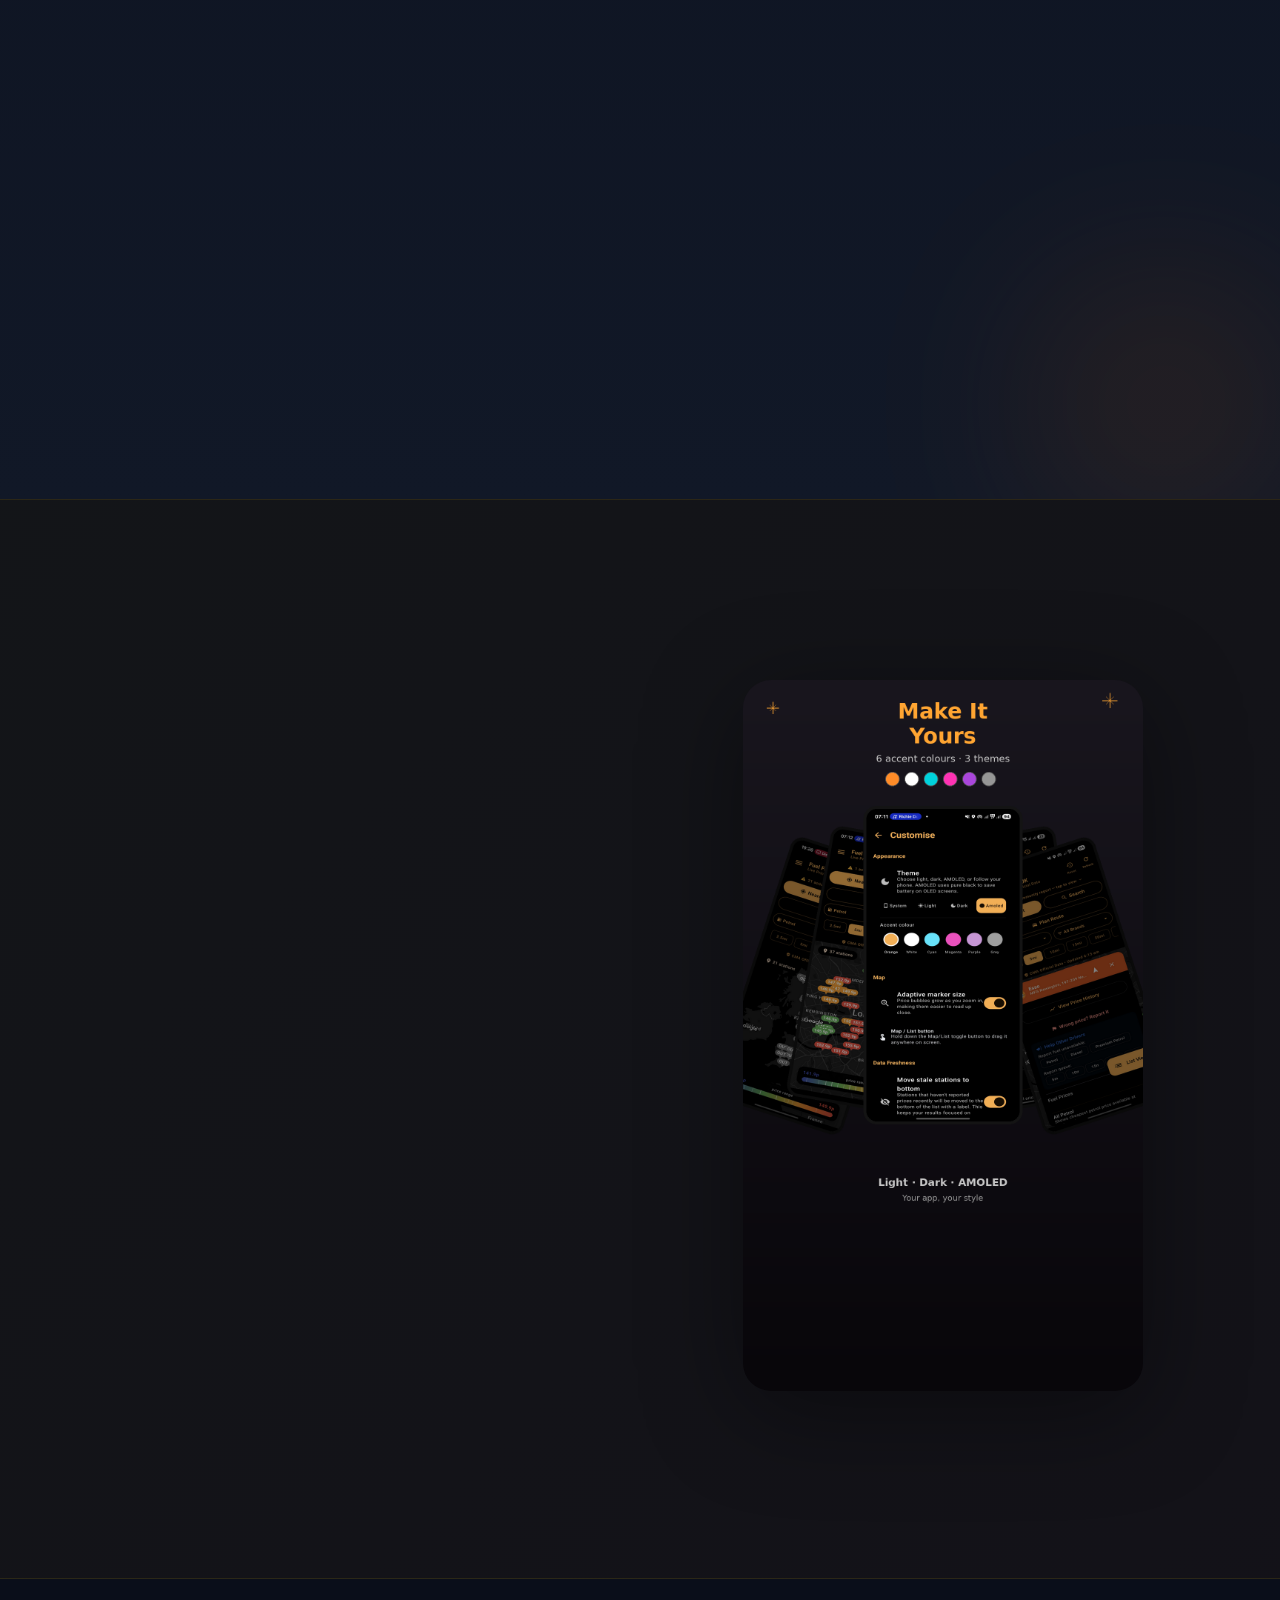
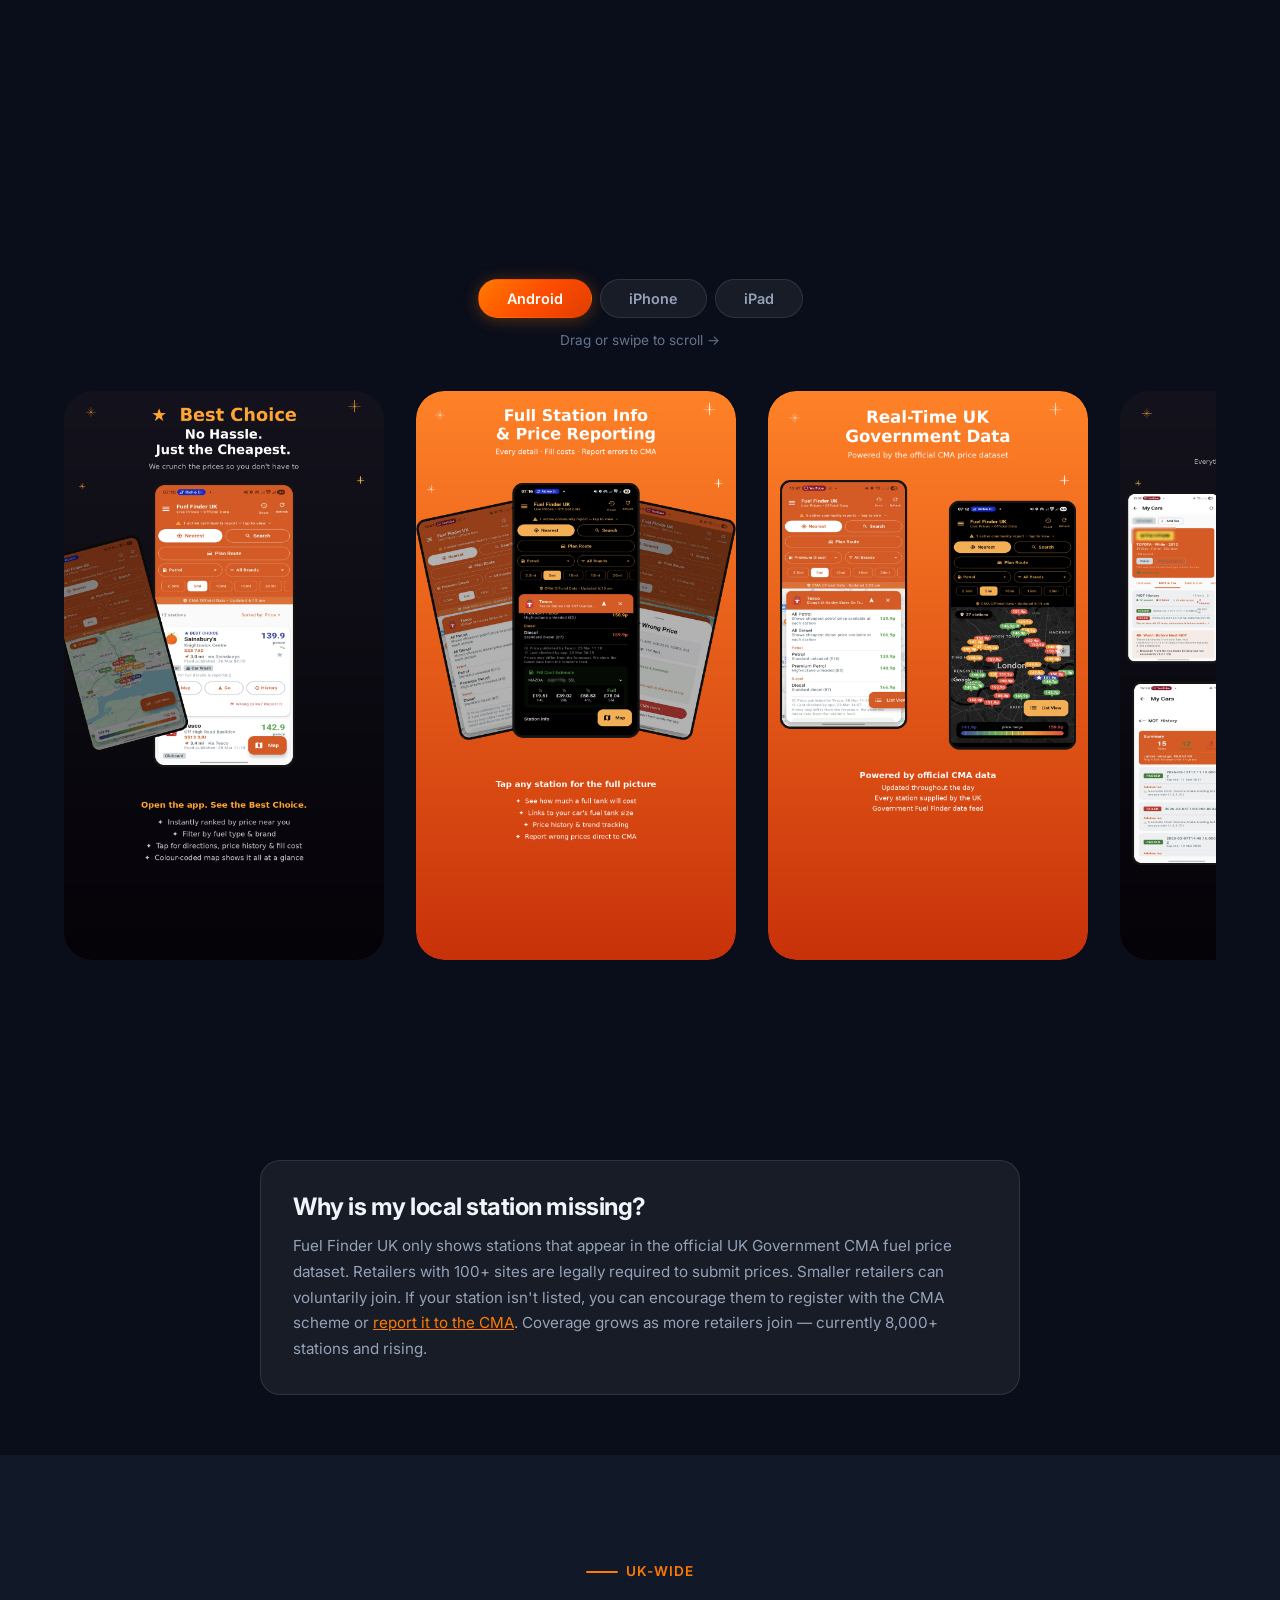
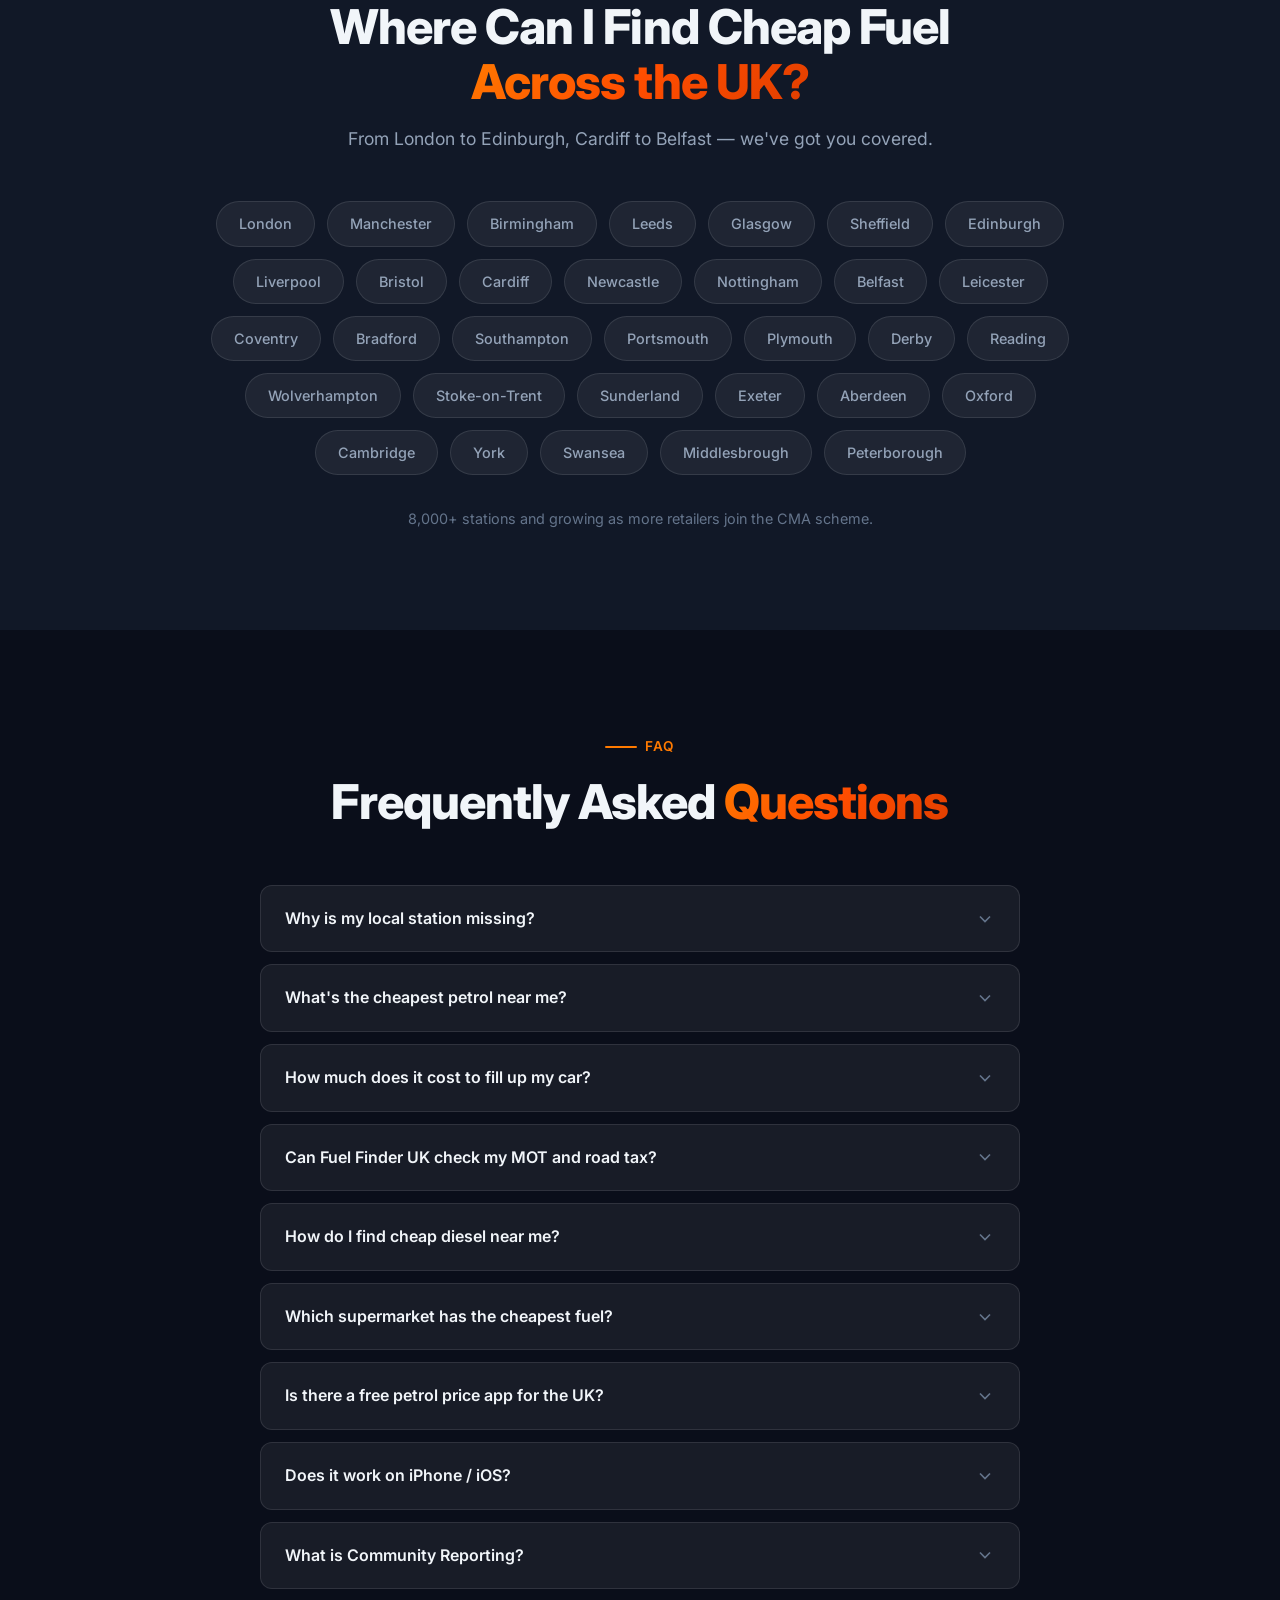
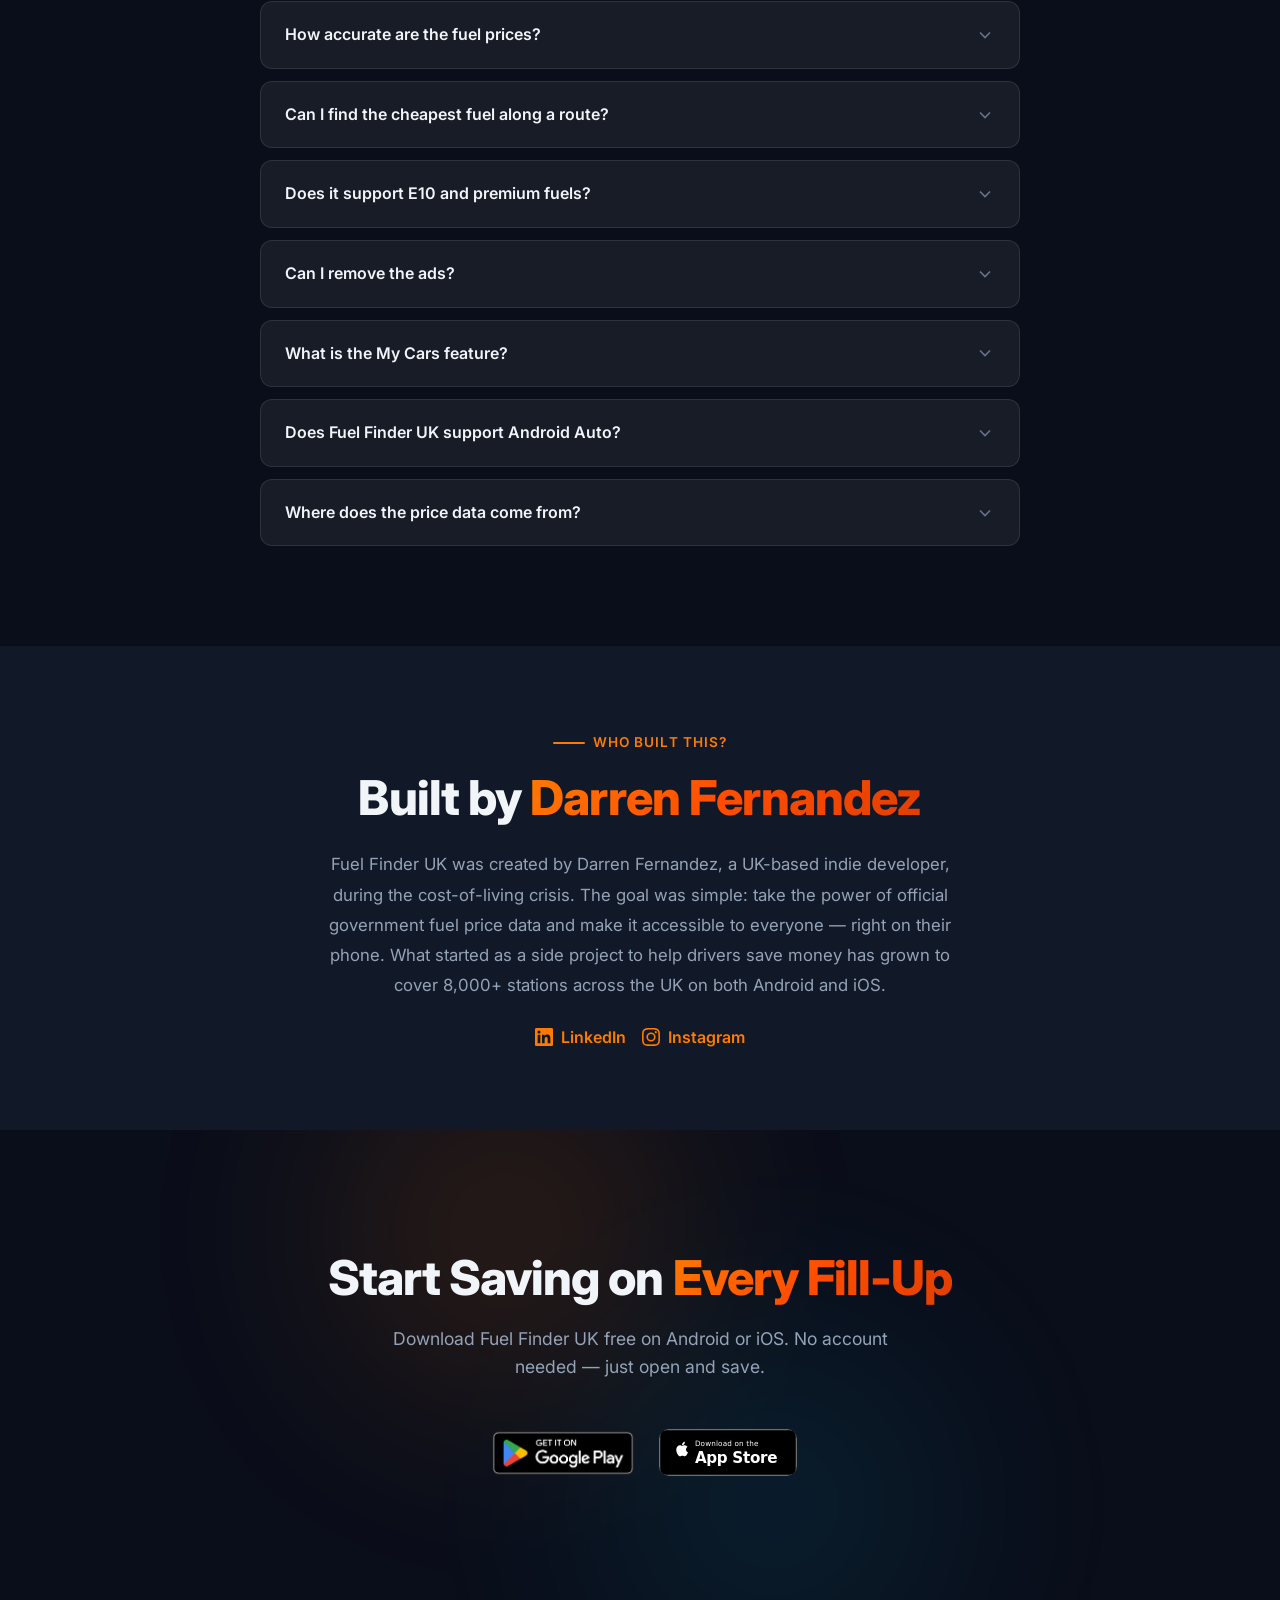
==== commit d22f46dd: "Update site for v276/v25 release: 2026/27 road tax, fill costs, 60k drivers - Station count 6,000+ -" ====
--- a/index.html
+++ b/index.html
@@ -29,9 +29,13 @@
 <noscript>
   <iframe src="https://fundingchoicesmessages.google.com/i/pub/3438880655012999?ers=1" style="border: 0; height: 0; width: 0;"></iframe>
 </noscript>
+
   <!-- Primary SEO -->
   <title>What's the Cheapest Petrol Near Me? | Fuel Finder UK – Live Prices</title>
-  <meta name="description" content="Find the cheapest petrol and diesel near you. Fuel Finder UK - Live Prices uses official UK Government CMA data — updated every 30 minutes — to compare live fuel prices at Tesco, Asda, Shell, BP and 6,000+ UK stations. Free on Android &amp; iOS, no sign-up." />
+  <!-- Safari Smart App Banner. When the App Clip ships (v26), switch to:
+       content="app-id=6760751440, app-clip-bundle-id=DF-Labs.Fuel-Finder-UK.Clip" -->
+  <meta name="apple-itunes-app" content="app-id=6760751440" />
+  <meta name="description" content="Find the cheapest petrol and diesel near you. Fuel Finder UK - Live Prices uses official UK Government CMA data — updated every 30 minutes — to compare live fuel prices at Tesco, Asda, Shell, BP and 8,000+ UK stations. Free on Android &amp; iOS, no sign-up." />
   <link rel="canonical" href="https://fuelfinderuk.live/" />
   <meta name="robots" content="index, follow, max-snippet:-1, max-image-preview:large, max-video-preview:-1" />
   <meta name="theme-color" content="#0a0e1a" />
@@ -46,7 +50,7 @@
   <meta property="og:type" content="website" />
   <meta property="og:url" content="https://fuelfinderuk.live/" />
   <meta property="og:title" content="Fuel Finder UK - Live Prices – Compare Petrol &amp; Diesel Prices Near You" />
-  <meta property="og:description" content="Find the cheapest petrol and diesel near you. Covers Tesco, Asda, Shell, BP and 6,000+ UK stations using official Government CMA data, updated every 30 minutes. Free on Android &amp; iOS." />
+  <meta property="og:description" content="Find the cheapest petrol and diesel near you. Covers Tesco, Asda, Shell, BP and 8,000+ UK stations using official Government CMA data, updated every 30 minutes. Free on Android &amp; iOS." />
   <meta property="og:image" content="https://fuelfinderuk.live/store_icon.svg" />
   <meta property="og:image:alt" content="Fuel Finder UK app icon" />
   <meta property="og:site_name" content="Fuel Finder UK - Live Prices" />
@@ -55,7 +59,7 @@
   <!-- Twitter Card -->
   <meta name="twitter:card" content="summary" />
   <meta name="twitter:title" content="Fuel Finder UK - Live Prices – Compare Petrol &amp; Diesel Prices Near You" />
-  <meta name="twitter:description" content="Find the cheapest petrol and diesel near you. Tesco, Asda, Shell, BP and 6,000+ UK stations. Official CMA data, updated every 30 minutes. Free on Android &amp; iOS." />
+  <meta name="twitter:description" content="Find the cheapest petrol and diesel near you. Tesco, Asda, Shell, BP and 8,000+ UK stations. Official CMA data, updated every 30 minutes. Free on Android &amp; iOS." />
   <meta name="twitter:image" content="https://fuelfinderuk.live/store_icon.svg" />
   <meta name="twitter:image:alt" content="Fuel Finder UK app icon" />
 
@@ -73,7 +77,7 @@
       "price": "0",
       "priceCurrency": "GBP"
     },
-    "description": "Find the cheapest petrol and diesel near you. Uses official UK Government CMA fuel price data, updated every 30 minutes, covering 6,000+ stations including Tesco, Asda, Sainsbury's, Morrisons, BP, Shell, and Esso. Features community reporting, My Cars with MOT history, Android Auto support, and route planning. Free to download on Android and iOS with no sign-up required.",
+    "description": "Find the cheapest petrol and diesel near you. Uses official UK Government CMA fuel price data, updated every 30 minutes, covering 8,000+ stations including Tesco, Asda, Sainsbury's, Morrisons, BP, Shell, and Esso. Features fill-cost estimates for your car, My Cars with MOT history and 2026/27 road tax, community reporting, Android Auto and Apple CarPlay, and route planning. Free to download on Android and iOS with no sign-up required.",
     "url": "https://fuelfinderuk.live/",
     "downloadUrl": [
       "https://play.google.com/store/apps/details?id=com.fuelprices.live",
@@ -106,6 +110,22 @@
       },
       {
         "@type": "Question",
+        "name": "How much does it cost to fill up my car?",
+        "acceptedAnswer": {
+          "@type": "Answer",
+          "text": "Add your registration in the My Cars section and Fuel Finder UK works out your tank size automatically. Tap any station to see the cost to fill your car — a quarter, half, three-quarter or full tank — in your preferred fuel grade, so you can compare real fill costs between stations rather than just pence per litre."
+        }
+      },
+      {
+        "@type": "Question",
+        "name": "Can Fuel Finder UK check my MOT and road tax?",
+        "acceptedAnswer": {
+          "@type": "Answer",
+          "text": "Yes. Add your registration and My Cars pulls your MOT status and full history from official DVLA and MOT records, refreshing automatically, and shows your road tax checked against the 2026/27 GOV.UK rates — including imported cars, pre-1986 classics and vans. Smart reminders cover MOT, road tax, insurance and servicing."
+        }
+      },
+      {
+        "@type": "Question",
         "name": "Is Fuel Finder UK free to download?",
         "acceptedAnswer": {
           "@type": "Answer",
@@ -125,7 +145,7 @@
         "name": "How often are fuel prices updated in the app?",
         "acceptedAnswer": {
           "@type": "Answer",
-          "text": "Fuel prices are refreshed every 30 minutes directly from 14 official CMA retailer data feeds, currently covering 6,000+ petrol stations across the UK — with coverage growing as more retailers join the scheme."
+          "text": "Fuel prices are refreshed every 30 minutes directly from 14 official CMA retailer data feeds, currently covering 8,000+ petrol stations across the UK — with coverage growing as more retailers join the scheme."
         }
       },
       {
@@ -189,7 +209,7 @@
         "name": "How accurate are the fuel prices in the app?",
         "acceptedAnswer": {
           "@type": "Answer",
-          "text": "Very accurate. Fuel Finder UK - Live Prices uses the official UK Government CMA open fuel price dataset, which all major fuel retailers are legally required to update. Prices are refreshed every 30 minutes, currently covering 6,000+ petrol stations across the UK."
+          "text": "Very accurate. Fuel Finder UK - Live Prices uses the official UK Government CMA open fuel price dataset, which all major fuel retailers are legally required to update. Prices are refreshed every 30 minutes, currently covering 8,000+ petrol stations across the UK."
         }
       },
       {
@@ -282,7 +302,7 @@
     "@type": "WebPage",
     "name": "Fuel Finder UK - Live Prices",
     "url": "https://fuelfinderuk.live/",
-    "description": "Fuel Finder UK - Live Prices is a free app for Android and iOS that shows live petrol and diesel prices at 6,000+ UK fuel stations, using official UK Government CMA data updated every 30 minutes. It covers all major retailers including Tesco, Asda, Sainsbury's, Morrisons, BP, Shell, and Esso. Features include community reporting, My Cars with MOT history, Android Auto, and route planning. No sign-up is required.",
+    "description": "Fuel Finder UK - Live Prices is a free app for Android and iOS that shows live petrol and diesel prices at 8,000+ UK fuel stations, using official UK Government CMA data updated every 30 minutes. It covers all major retailers including Tesco, Asda, Sainsbury's, Morrisons, BP, Shell, and Esso. Features include fill-cost estimates for your car, My Cars with MOT history and 2026/27 road tax, community reporting, Android Auto, Apple CarPlay, and route planning. No sign-up is required.",
     "inLanguage": "en-GB",
     "speakable": {
       "@type": "SpeakableSpecification",
@@ -881,7 +901,7 @@
           Official UK Government CMA Data
         </div>
         <h1>Find the <span class="gradient-text">Cheapest Fuel</span> Near You</h1>
-        <p class="hero-sub">Compare live petrol and diesel prices at 6,000+ UK stations. Updated every 30 minutes from official CMA data. Completely free, no sign-up needed.</p>
+        <p class="hero-sub">Compare live petrol and diesel prices at 8,000+ UK stations — and see exactly what a full tank costs your car at each one. Updated every 30 minutes from official CMA data. Completely free, no sign-up needed.</p>
         <div class="store-badges">
           <a href="https://play.google.com/store/apps/details?id=com.fuelprices.live" aria-label="Get it on Google Play">
             <img src="screenshots/google-play-badge.png" alt="Get it on Google Play" />
@@ -892,12 +912,16 @@
         </div>
         <div class="hero-stats">
           <div>
-            <div class="hero-stat-num gradient-text">6,000+</div>
+            <div class="hero-stat-num gradient-text">8,000+</div>
             <div class="hero-stat-label">UK Stations</div>
           </div>
           <div>
             <div class="hero-stat-num gradient-text">30 min</div>
             <div class="hero-stat-label">Price Updates</div>
+          </div>
+          <div>
+            <div class="hero-stat-num gradient-text">60,000+</div>
+            <div class="hero-stat-label">UK Drivers</div>
           </div>
           <div>
             <div class="hero-stat-num gradient-text">100%</div>
@@ -1066,30 +1090,30 @@
   <div class="container">
     <div class="spotlight-grid">
       <div class="spotlight-content animate-in">
-        <span class="section-label">New Feature</span>
-        <span class="bento-tag new" style="display:inline-block;margin-bottom:16px;">New</span>
+        <span class="section-label">Just Updated</span>
+        <span class="bento-tag new" style="display:inline-block;margin-bottom:16px;">Updated for 2026/27</span>
         <h2>My Cars — Your <span class="blue-text">Essential Companion</span></h2>
-        <p>Everything you need to stay on top of car ownership, right inside Fuel Finder UK. Track MOT history, ULEZ status, tax reminders, and fill costs — all in one place.</p>
+        <p>Type your reg and Fuel Finder UK decodes your car from official DVLA &amp; MOT records — then keeps you on top of everything car ownership throws at you.</p>
         <ul class="spotlight-list">
           <li>
             <svg viewBox="0 0 24 24" fill="none" stroke="currentColor" stroke-width="2"><polyline points="20 6 9 17 4 12"/></svg>
-            MOT history and advisory tracking
-          </li>
-          <li>
-            <svg viewBox="0 0 24 24" fill="none" stroke="currentColor" stroke-width="2"><polyline points="20 6 9 17 4 12"/></svg>
-            Tax &amp; ULEZ status at a glance
-          </li>
-          <li>
-            <svg viewBox="0 0 24 24" fill="none" stroke="currentColor" stroke-width="2"><polyline points="20 6 9 17 4 12"/></svg>
-            Fill cost calculator linked to your tank size
-          </li>
-          <li>
-            <svg viewBox="0 0 24 24" fill="none" stroke="currentColor" stroke-width="2"><polyline points="20 6 9 17 4 12"/></svg>
-            Smart reminders so you never miss a date
-          </li>
-          <li>
-            <svg viewBox="0 0 24 24" fill="none" stroke="currentColor" stroke-width="2"><polyline points="20 6 9 17 4 12"/></svg>
-            Road tax rates for your vehicle
+            Road tax checked against the new 2026/27 GOV.UK rules — imported cars, pre-1986 classics &amp; vans included
+          </li>
+          <li>
+            <svg viewBox="0 0 24 24" fill="none" stroke="currentColor" stroke-width="2"><polyline points="20 6 9 17 4 12"/></svg>
+            MOT history &amp; advisories — now refreshes automatically when you open the app
+          </li>
+          <li>
+            <svg viewBox="0 0 24 24" fill="none" stroke="currentColor" stroke-width="2"><polyline points="20 6 9 17 4 12"/></svg>
+            Tap any station and see YOUR fill cost first — ¼, ½, ¾ or full tank, in your fuel grade
+          </li>
+          <li>
+            <svg viewBox="0 0 24 24" fill="none" stroke="currentColor" stroke-width="2"><polyline points="20 6 9 17 4 12"/></svg>
+            Make, model &amp; performance specs auto-filled from your reg
+          </li>
+          <li>
+            <svg viewBox="0 0 24 24" fill="none" stroke="currentColor" stroke-width="2"><polyline points="20 6 9 17 4 12"/></svg>
+            Smart reminders — MOT, road tax, insurance &amp; service, plus ULEZ status
           </li>
         </ul>
       </div>
@@ -1143,19 +1167,23 @@
       <div class="spotlight-content animate-in">
         <span class="section-label">Save More</span>
         <h2>How Do I Find the Cheapest Fuel <span class="gradient-text">Along My Route?</span></h2>
-        <p>Heading somewhere? Set your destination and Fuel Finder UK finds the cheapest stations along your entire journey — not just near where you are right now.</p>
+        <p>Heading somewhere? Set your destination and Fuel Finder UK calculates up to three real driving routes — then shows the cheapest stations along your actual journey, not just near where you are right now.</p>
         <ul class="spotlight-list">
           <li>
             <svg viewBox="0 0 24 24" fill="none" stroke="currentColor" stroke-width="2"><polyline points="20 6 9 17 4 12"/></svg>
-            Enter any UK destination
-          </li>
-          <li>
-            <svg viewBox="0 0 24 24" fill="none" stroke="currentColor" stroke-width="2"><polyline points="20 6 9 17 4 12"/></svg>
-            See the cheapest fuel along your route
+            Up to 3 real road routes — compare by time, distance and major roads
+          </li>
+          <li>
+            <svg viewBox="0 0 24 24" fill="none" stroke="currentColor" stroke-width="2"><polyline points="20 6 9 17 4 12"/></svg>
+            Live stations inside a one-mile corridor either side of your route
           </li>
           <li>
             <svg viewBox="0 0 24 24" fill="none" stroke="currentColor" stroke-width="2"><polyline points="20 6 9 17 4 12"/></svg>
             Compare fill costs before you set off
+          </li>
+          <li>
+            <svg viewBox="0 0 24 24" fill="none" stroke="currentColor" stroke-width="2"><polyline points="20 6 9 17 4 12"/></svg>
+            Private by design — no account, no journey history, no ad profile from your routes
           </li>
         </ul>
       </div>
@@ -1175,7 +1203,7 @@
         <span class="section-label">In Your Car</span>
         <span class="bento-tag premium" style="display:inline-block;margin-bottom:16px;">Premium</span>
         <h2><span class="gradient-text">Android Auto</span> — Fuel Finder in Your Car</h2>
-        <p>Find the cheapest fuel right from your car's dashboard. Sort by price or distance, filter by fuel type and brand, and navigate directly to any station — all hands-free while you drive.</p>
+        <p>Find the cheapest fuel right from your car's dashboard. Sort by price or distance, filter by fuel type and brand, and navigate directly to any station — all hands-free while you drive. As far as we know, Fuel Finder UK is the first petrol app to put live fuel prices on both Android Auto and Apple CarPlay.</p>
         <ul class="spotlight-list">
           <li>
             <svg viewBox="0 0 24 24" fill="none" stroke="currentColor" stroke-width="2"><polyline points="20 6 9 17 4 12"/></svg>
@@ -1215,7 +1243,7 @@
       <span class="section-label">New on iOS</span>
       <span class="bento-tag new" style="display:inline-block;margin-bottom:16px;">Just Updated</span>
       <h2>The <span class="gradient-text">iOS Experience</span> Just Got Bigger</h2>
-      <p>The latest iOS update brings the features Android users love — Community Reports, full station details with facilities, and My Car with MOT &amp; tax tracking — all built natively for iPhone and iPad.</p>
+      <p>The latest iOS update brings Apple CarPlay with turn-by-turn navigation to your chosen station, real road-route planning, Community Reports, and My Car with accurate 2026/27 road tax, MOT &amp; reminders — plus your fill cost shown the moment you tap any station. All built natively for iPhone and iPad.</p>
     </div>
 
     <div class="ios-phone-grid animate-in">
@@ -1338,7 +1366,7 @@
   <div class="container">
     <div class="missing-callout animate-in">
       <h3>Why is my local station missing?</h3>
-      <p>Fuel Finder UK only shows stations that appear in the official UK Government CMA fuel price dataset. Retailers with 100+ sites are legally required to submit prices. Smaller retailers can voluntarily join. If your station isn't listed, you can encourage them to register with the CMA scheme or <a href="https://www.gov.uk/government/publications/road-fuel-prices-data" target="_blank" rel="noopener">report it to the CMA</a>. Coverage grows as more retailers join — currently 6,000+ stations and rising.</p>
+      <p>Fuel Finder UK only shows stations that appear in the official UK Government CMA fuel price dataset. Retailers with 100+ sites are legally required to submit prices. Smaller retailers can voluntarily join. If your station isn't listed, you can encourage them to register with the CMA scheme or <a href="https://www.gov.uk/government/publications/road-fuel-prices-data" target="_blank" rel="noopener">report it to the CMA</a>. Coverage grows as more retailers join — currently 8,000+ stations and rising.</p>
     </div>
   </div>
 </section>
@@ -1364,7 +1392,7 @@
       <span class="city-pill">Cambridge</span><span class="city-pill">York</span><span class="city-pill">Swansea</span>
       <span class="city-pill">Middlesbrough</span><span class="city-pill">Peterborough</span>
     </div>
-    <p class="coverage-note">6,000+ stations and growing as more retailers join the CMA scheme.</p>
+    <p class="coverage-note">8,000+ stations and growing as more retailers join the CMA scheme.</p>
   </div>
 </section>
 
@@ -1379,12 +1407,22 @@
 
       <details class="faq-item">
         <summary class="faq-q">Why is my local station missing?<svg viewBox="0 0 24 24" fill="none" stroke="currentColor" stroke-width="2"><polyline points="6 9 12 15 18 9"/></svg></summary>
-        <div class="faq-a">Fuel Finder UK only shows stations in the official UK Government CMA fuel price dataset. Retailers with 100+ sites must submit prices by law. Smaller ones can join voluntarily. Coverage is currently 6,000+ stations and growing.</div>
+        <div class="faq-a">Fuel Finder UK only shows stations in the official UK Government CMA fuel price dataset. Retailers with 100+ sites must submit prices by law. Smaller ones can join voluntarily. Coverage is currently 8,000+ stations and growing.</div>
       </details>
 
       <details class="faq-item">
         <summary class="faq-q">What's the cheapest petrol near me?<svg viewBox="0 0 24 24" fill="none" stroke="currentColor" stroke-width="2"><polyline points="6 9 12 15 18 9"/></svg></summary>
         <div class="faq-a">Download Fuel Finder UK on Android or iOS and the app will instantly show you the cheapest petrol and diesel stations near your location, ranked by price and distance — updated every 30 minutes from official CMA data.</div>
+      </details>
+
+      <details class="faq-item">
+        <summary class="faq-q">How much does it cost to fill up my car?<svg viewBox="0 0 24 24" fill="none" stroke="currentColor" stroke-width="2"><polyline points="6 9 12 15 18 9"/></svg></summary>
+        <div class="faq-a">Add your reg in My Cars and Fuel Finder UK works out your tank size automatically. Then tap any station and you'll see the cost to fill your car — a quarter, half, three-quarter or full tank — in your preferred fuel grade, right at the top. Compare real fill costs between stations, not just pence per litre.</div>
+      </details>
+
+      <details class="faq-item">
+        <summary class="faq-q">Can Fuel Finder UK check my MOT and road tax?<svg viewBox="0 0 24 24" fill="none" stroke="currentColor" stroke-width="2"><polyline points="6 9 12 15 18 9"/></svg></summary>
+        <div class="faq-a">Yes. Add your reg and My Cars pulls your MOT status and history (with advisories) from official DVLA &amp; MOT records — refreshing automatically each time you open it — and shows your road tax checked against the 2026/27 GOV.UK rates, including the special rules for imported cars, pre-1986 classics and vans. Reminders make sure you never miss a renewal.</div>
       </details>
 
       <details class="faq-item">
@@ -1456,7 +1494,7 @@
   <div class="container" style="max-width:760px;text-align:center;">
     <span class="section-label">Who Built This?</span>
     <h2 style="margin-bottom:24px;">Built by <span class="gradient-text">Darren Fernandez</span></h2>
-    <p style="font-size:1.05rem;color:var(--text-secondary);line-height:1.8;max-width:640px;margin:0 auto;">Fuel Finder UK was created by Darren Fernandez, a UK-based indie developer, during the cost-of-living crisis. The goal was simple: take the power of official government fuel price data and make it accessible to everyone — right on their phone. What started as a side project to help drivers save money has grown to cover 6,000+ stations across the UK on both Android and iOS.</p>
+    <p style="font-size:1.05rem;color:var(--text-secondary);line-height:1.8;max-width:640px;margin:0 auto;">Fuel Finder UK was created by Darren Fernandez, a UK-based indie developer, during the cost-of-living crisis. The goal was simple: take the power of official government fuel price data and make it accessible to everyone — right on their phone. What started as a side project to help drivers save money has grown to cover 8,000+ stations across the UK on both Android and iOS.</p>
     <div style="margin-top:24px;display:flex;gap:16px;justify-content:center;flex-wrap:wrap;">
       <a href="https://www.linkedin.com/in/fernandezdarren/" target="_blank" rel="noopener" style="display:inline-flex;align-items:center;gap:8px;color:var(--accent);font-weight:600;text-decoration:none;">
         <svg width="18" height="18" viewBox="0 0 24 24" fill="currentColor"><path d="M20.447 20.452h-3.554v-5.569c0-1.328-.027-3.037-1.852-3.037-1.853 0-2.136 1.445-2.136 2.939v5.667H9.351V9h3.414v1.561h.046c.477-.9 1.637-1.85 3.37-1.85 3.601 0 4.267 2.37 4.267 5.455v6.286zM5.337 7.433a2.062 2.062 0 01-2.063-2.065 2.064 2.064 0 112.063 2.065zm1.782 13.019H3.555V9h3.564v11.452zM22.225 0H1.771C.792 0 0 .774 0 1.729v20.542C0 23.227.792 24 1.771 24h20.451C23.2 24 24 23.227 24 22.271V1.729C24 .774 23.2 0 22.222 0h.003z"/></svg>
@@ -1517,7 +1555,7 @@
     <li>Price: Free (ad-supported), optional one-time premium purchase</li>
     <li>Data source: UK Government CMA (Competition and Markets Authority) open fuel price dataset</li>
     <li>Update frequency: Every 30 minutes, 14 official retailer data feeds</li>
-    <li>Station count: 6,000+ and growing</li>
+    <li>Station count: 8,000+ and growing</li>
     <li>Retailers: Tesco, Asda, Sainsbury's, Morrisons, BP, Shell, Esso, Texaco, Jet, MFG, SGN, Applegreen, and more</li>
     <li>Fuel types: E10 petrol, premium petrol, standard diesel, premium diesel (B7P), diesel B10</li>
     <li>Features: Live map, list view, best choice highlight, plan route mode, brand filter, fuel grade selector, community reporting (Android), My Cars (MOT, ULEZ, tax, fill cost), Android Auto (Premium), themes and accent colours, ad-free option</li>
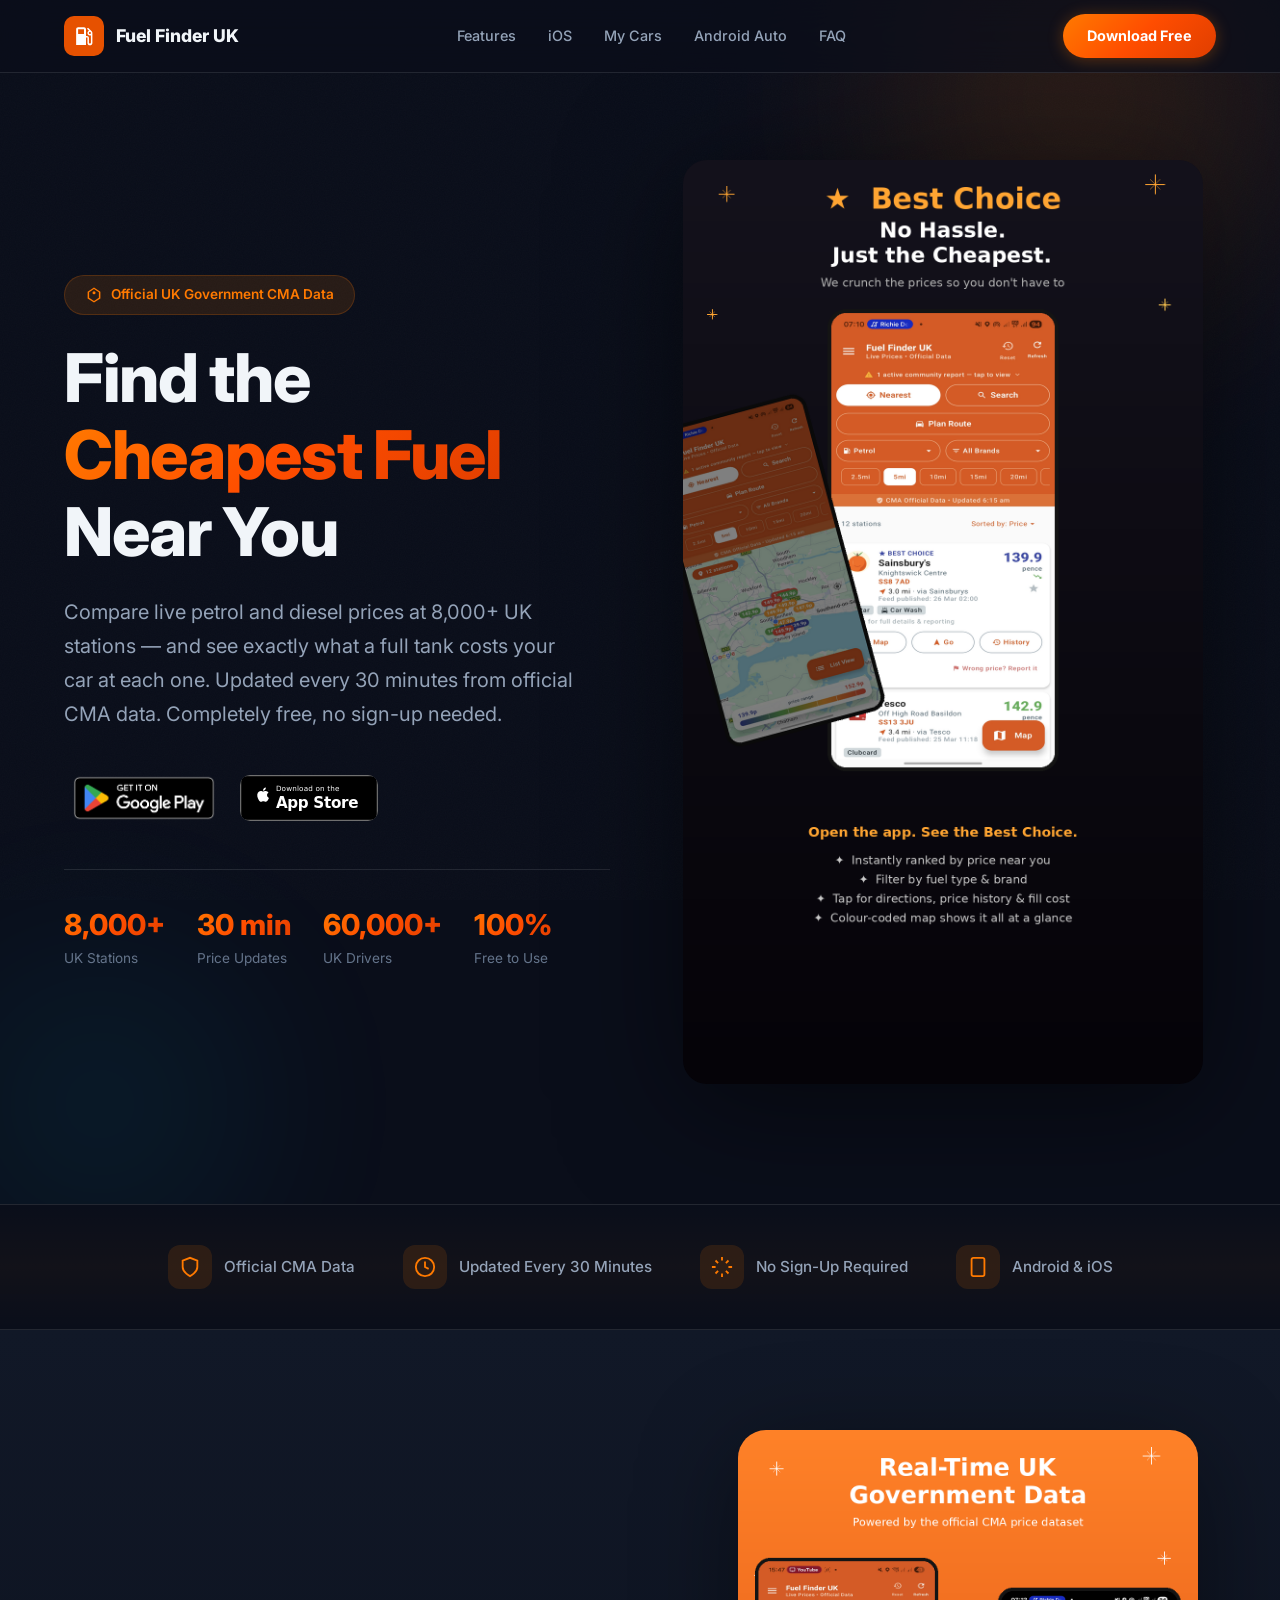
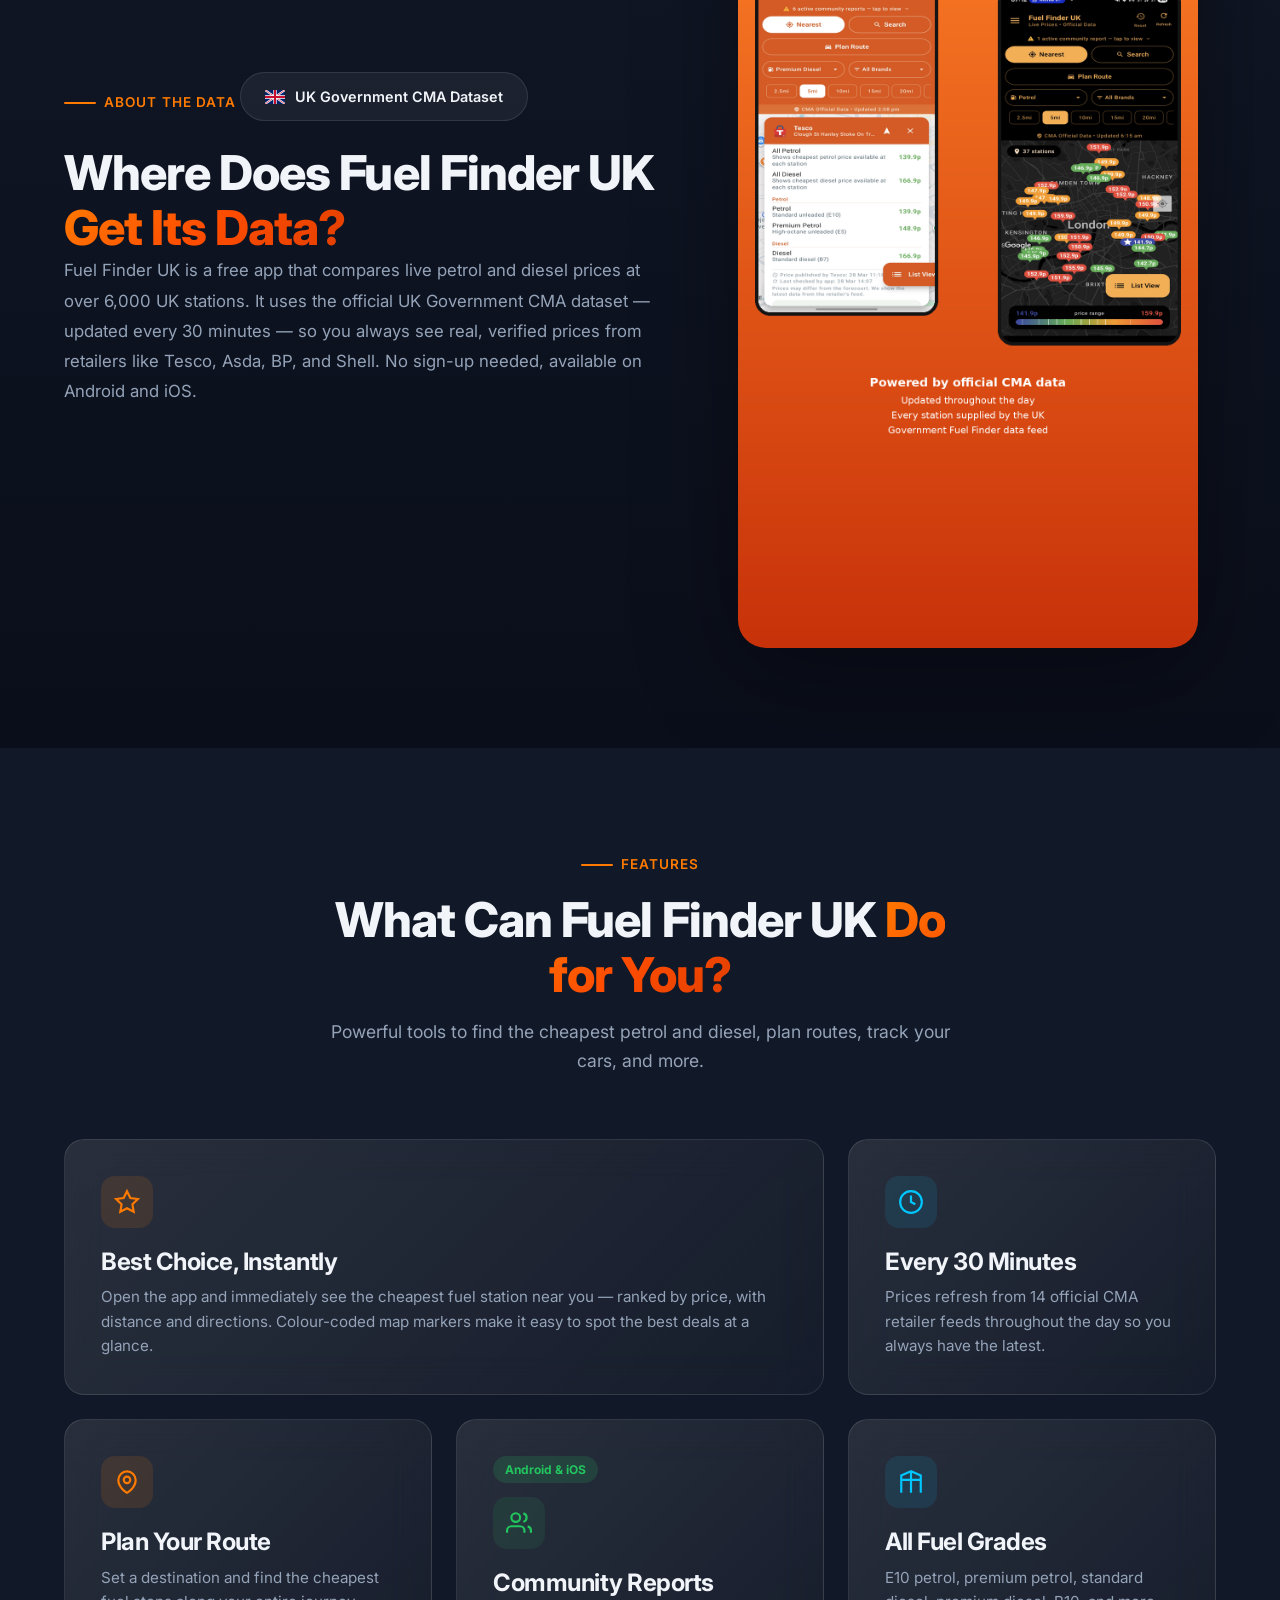
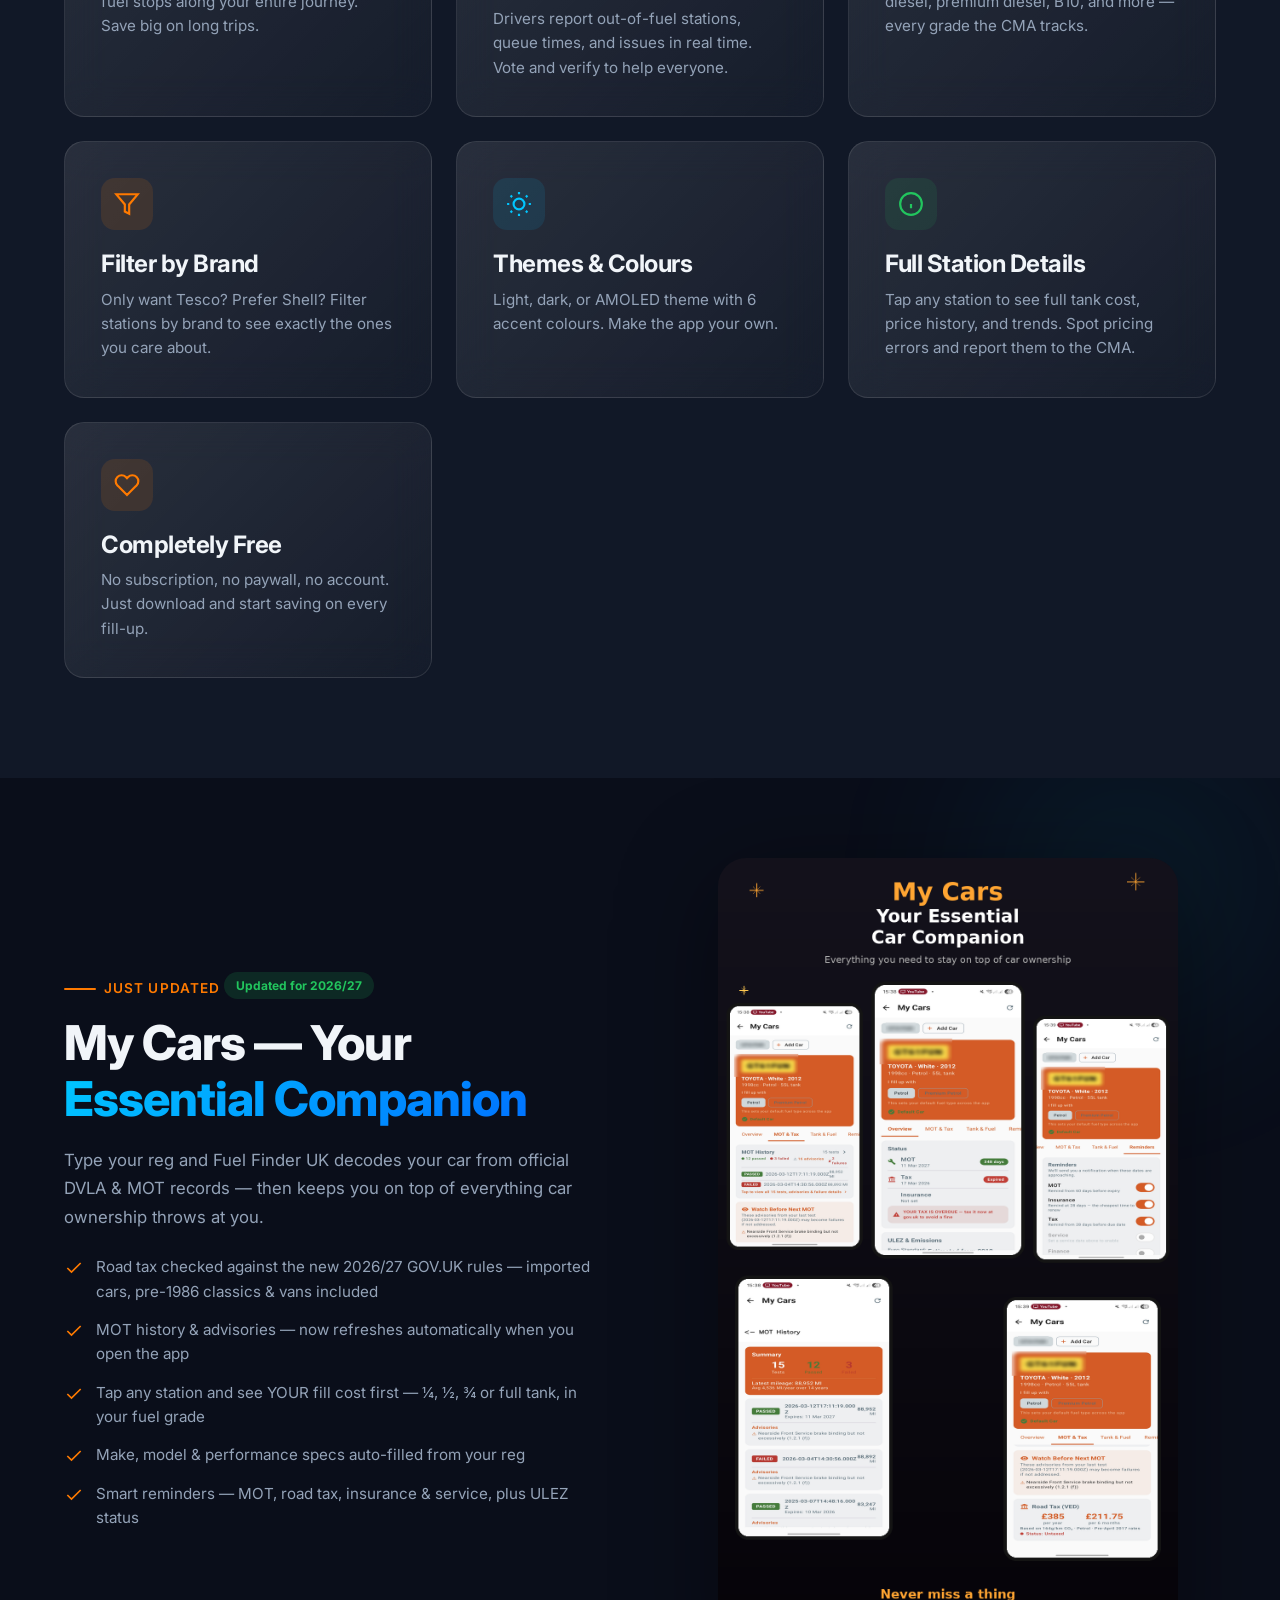
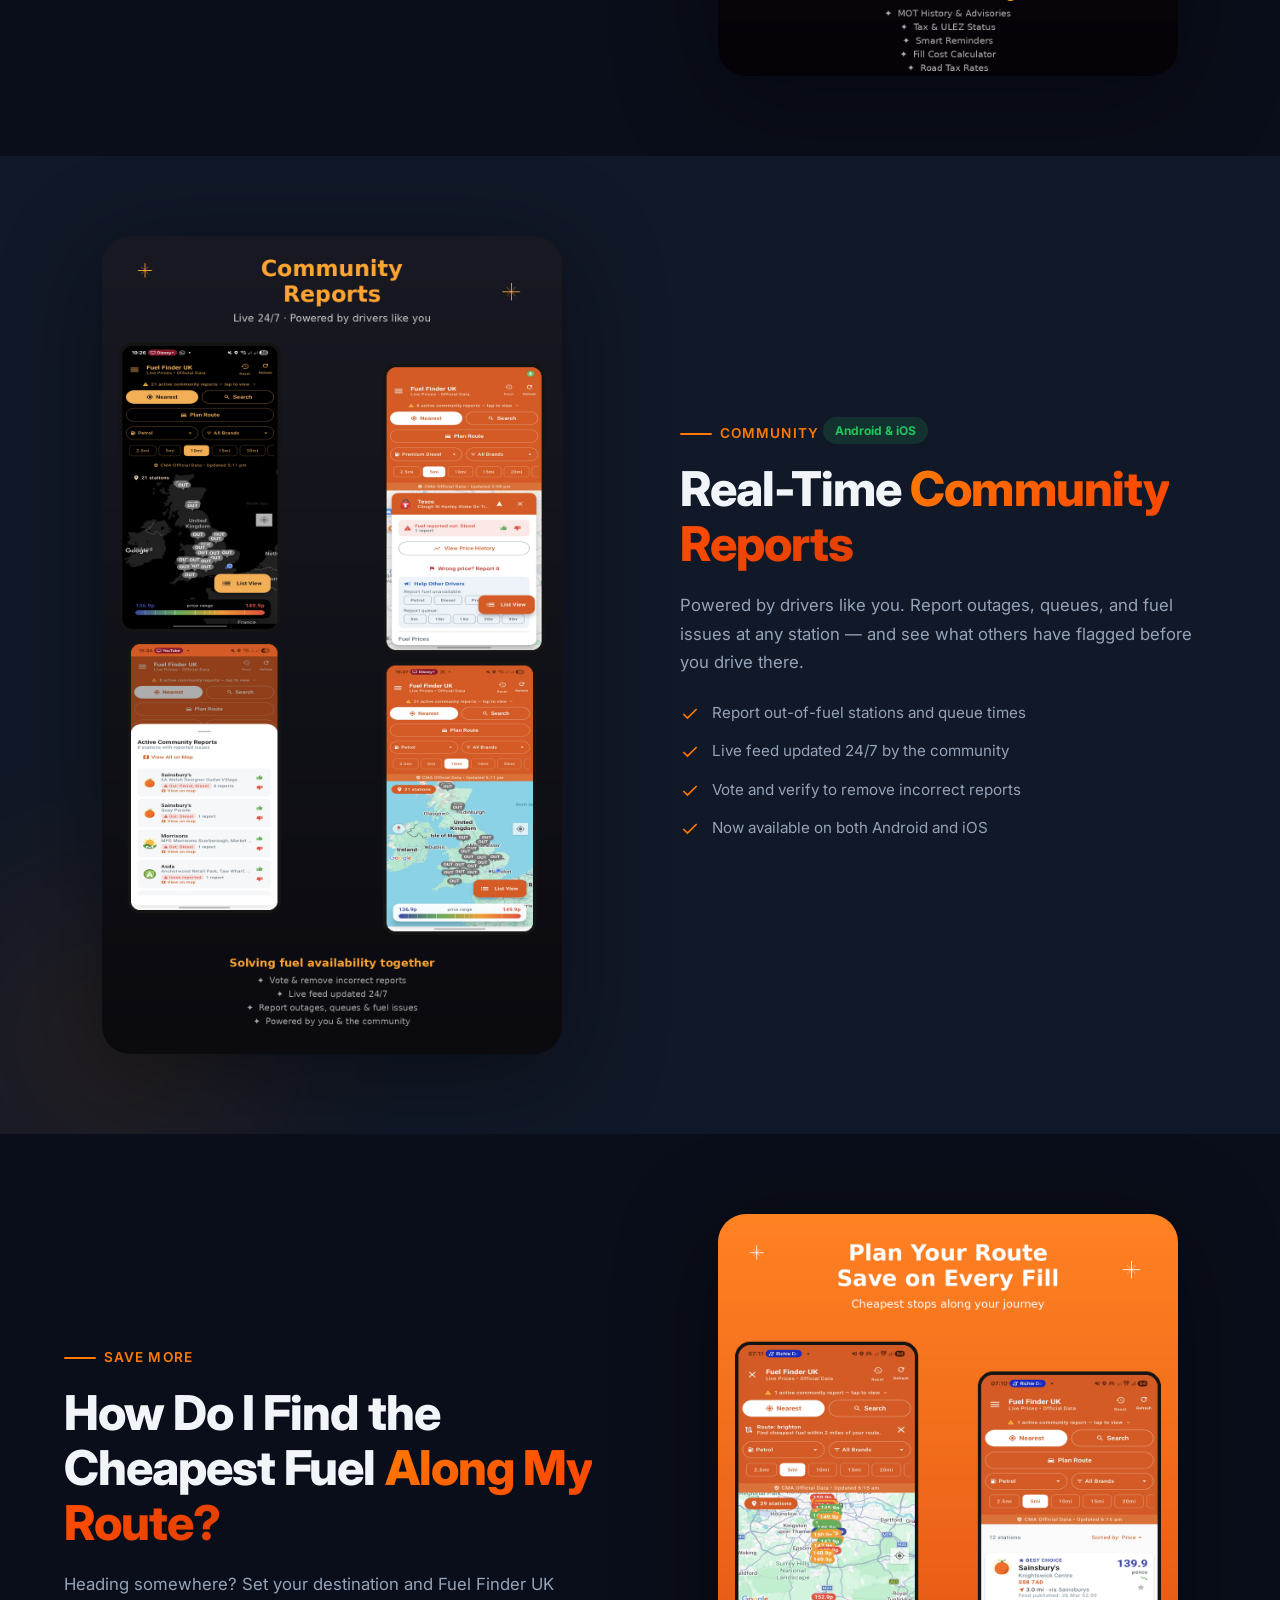
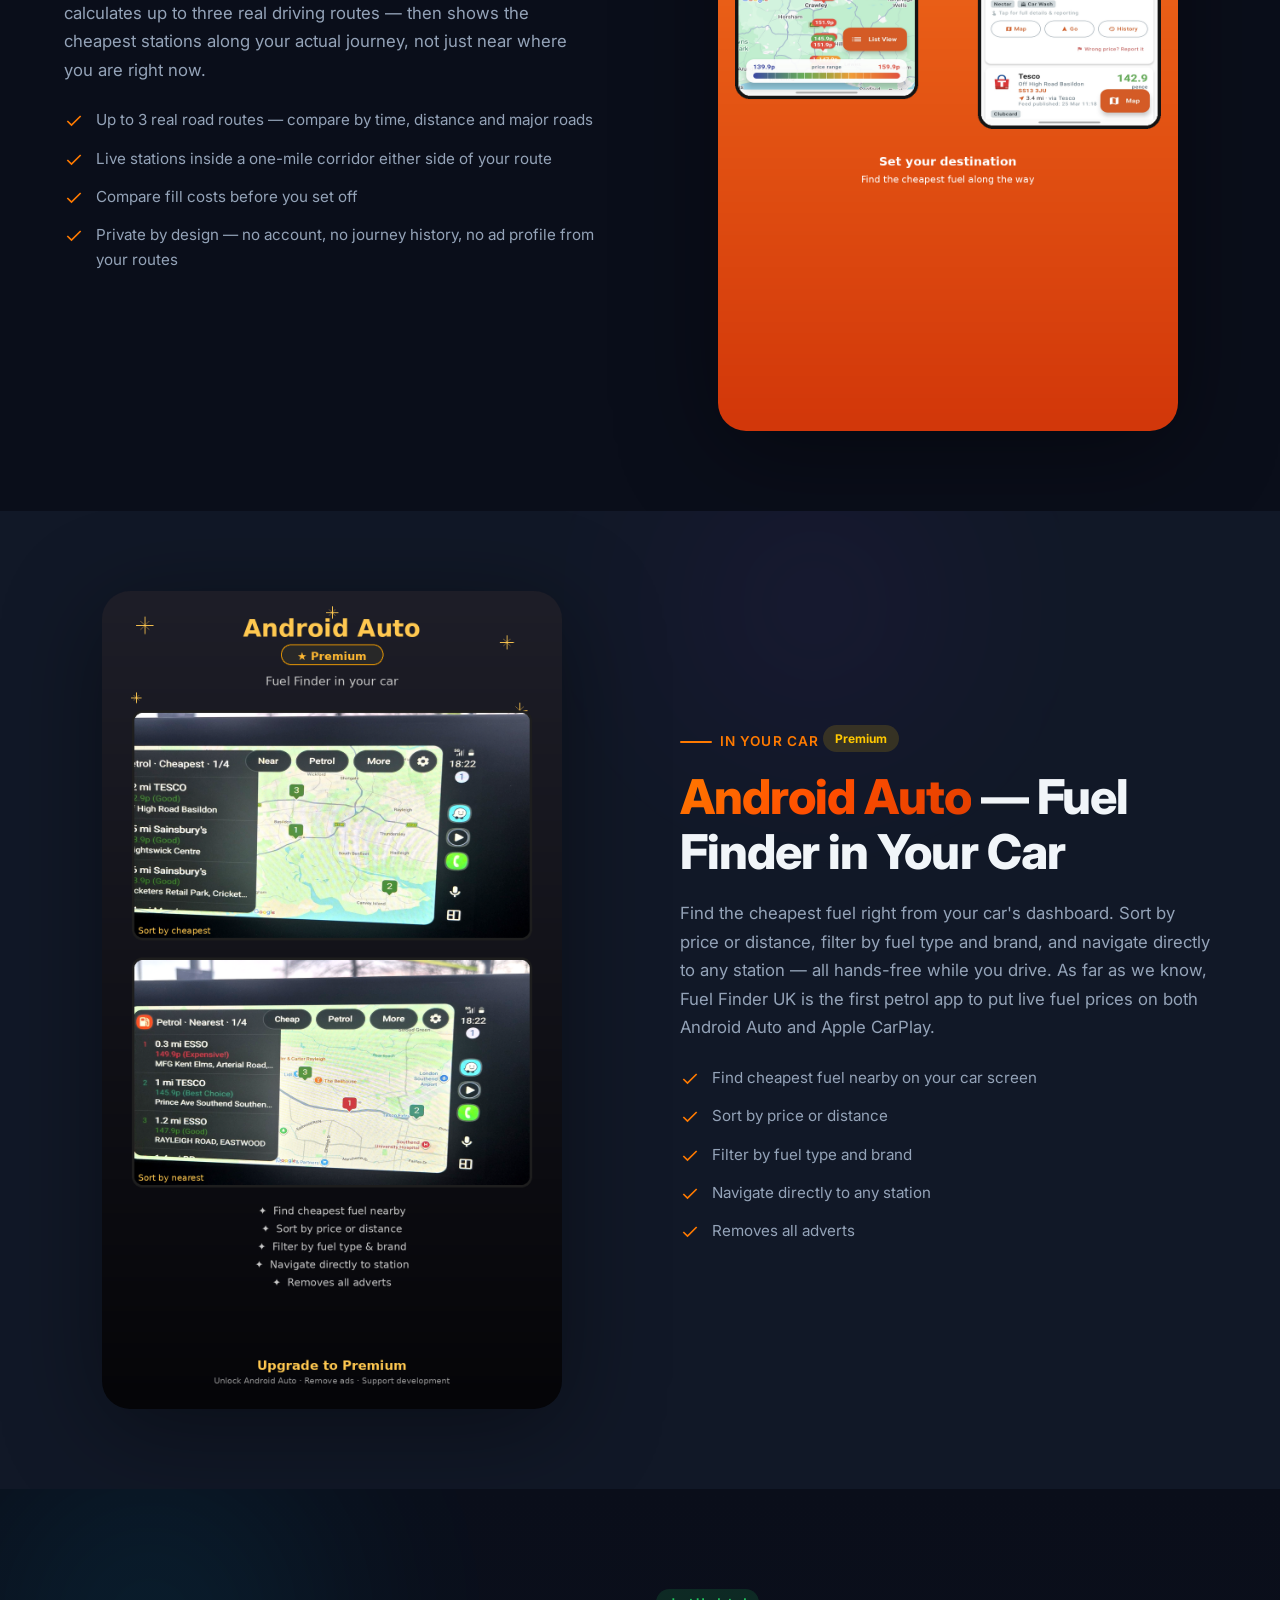
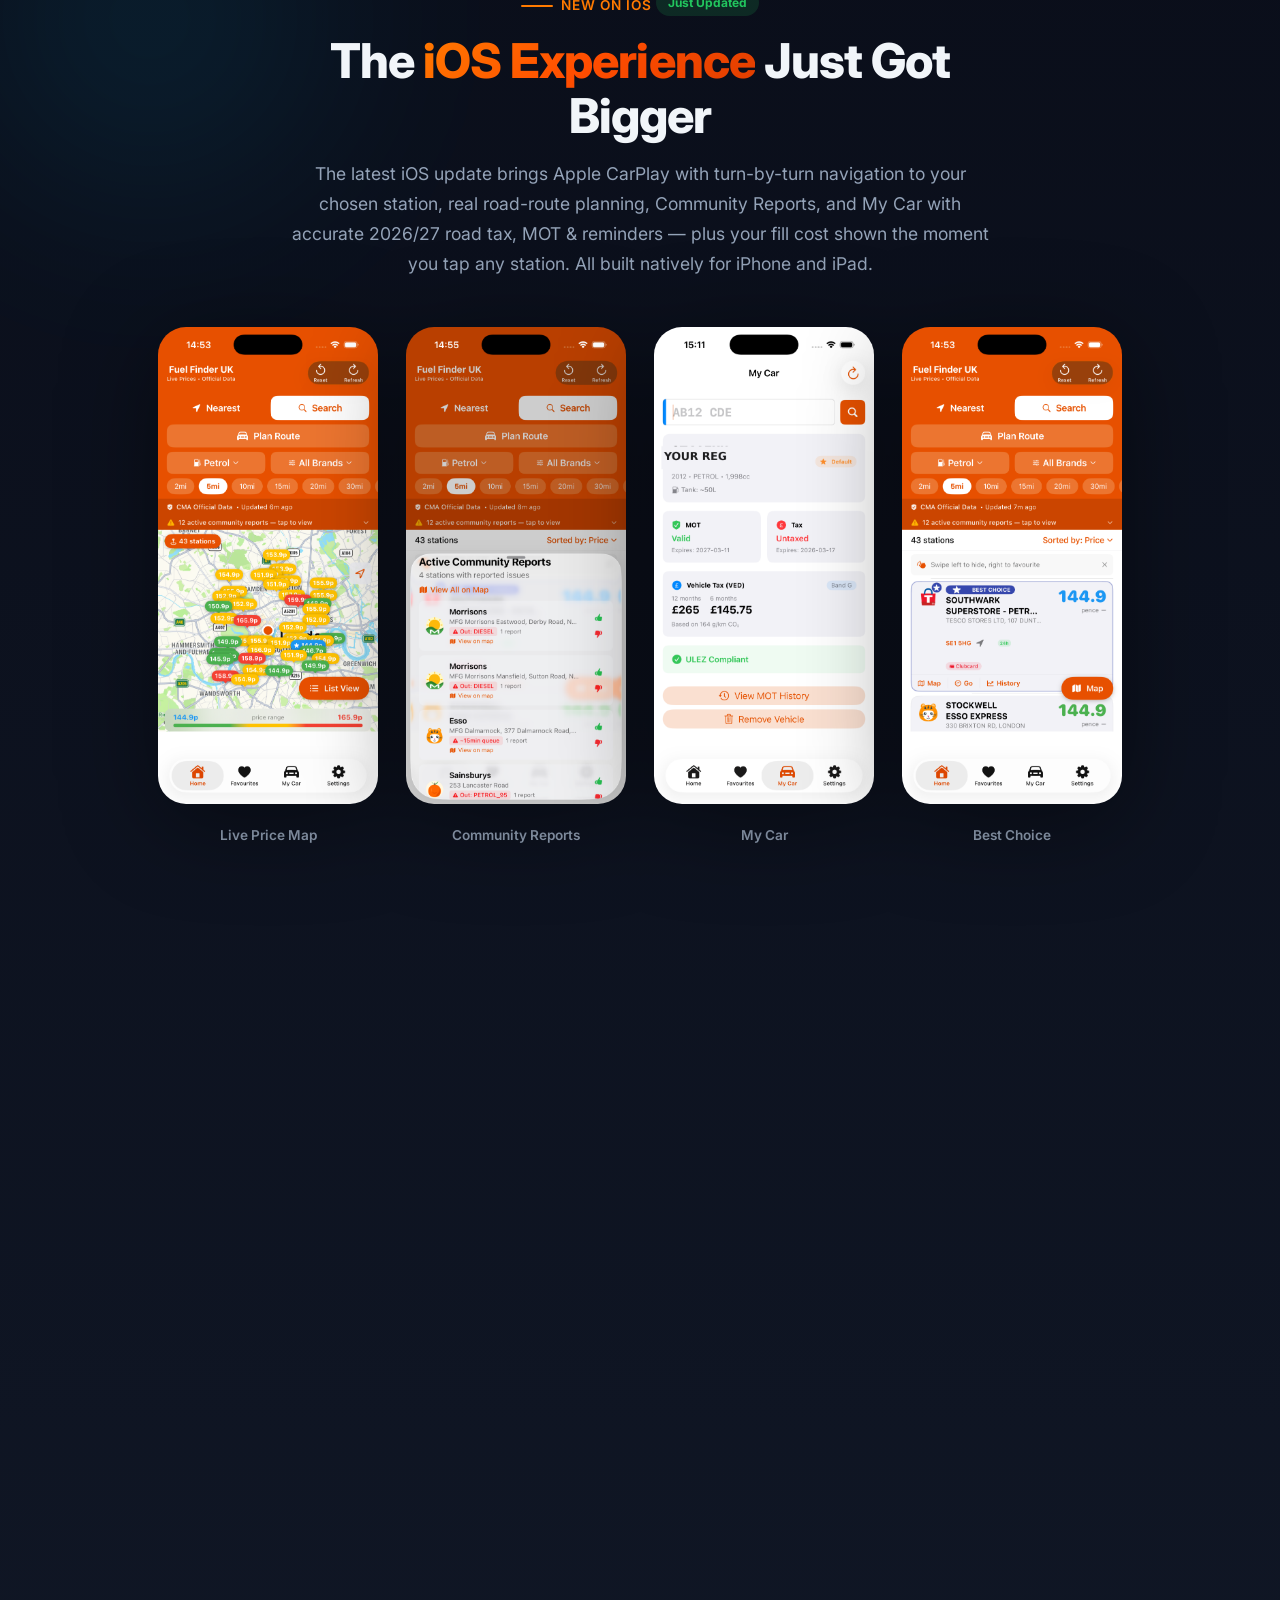
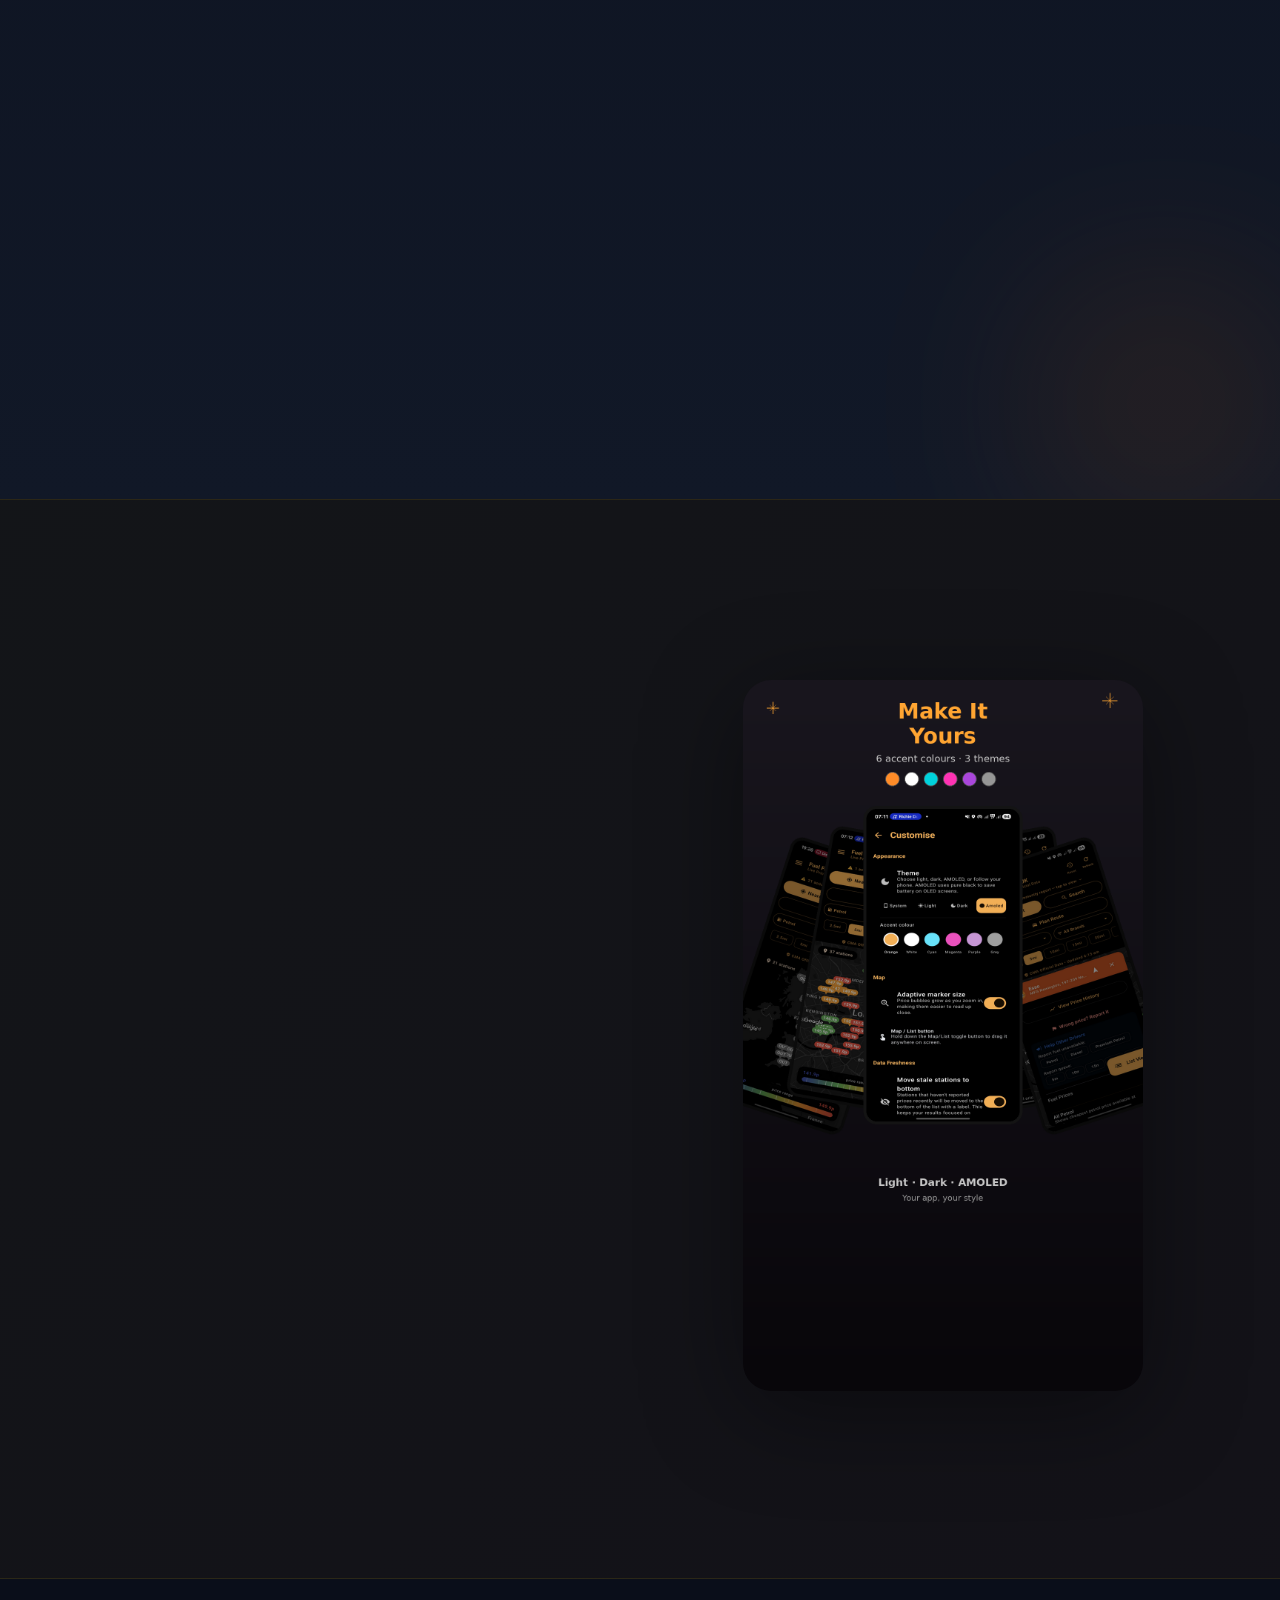
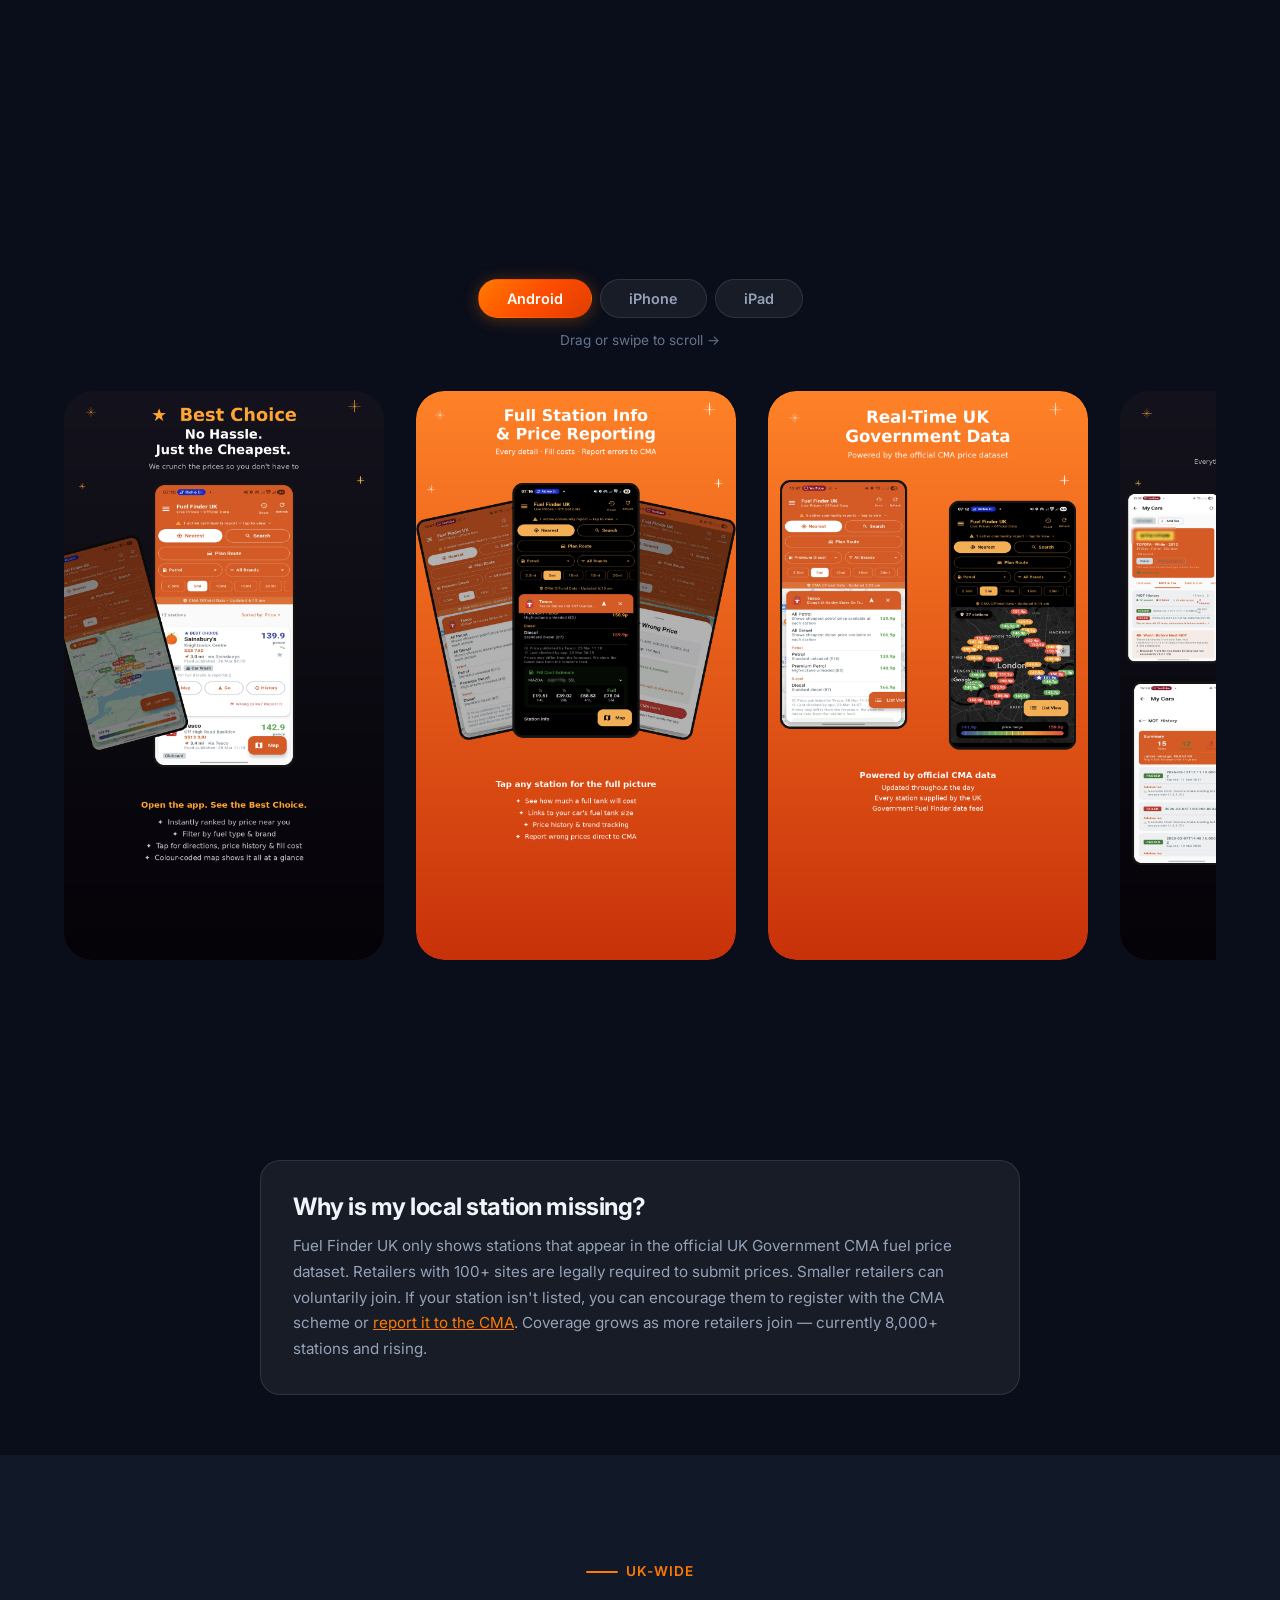
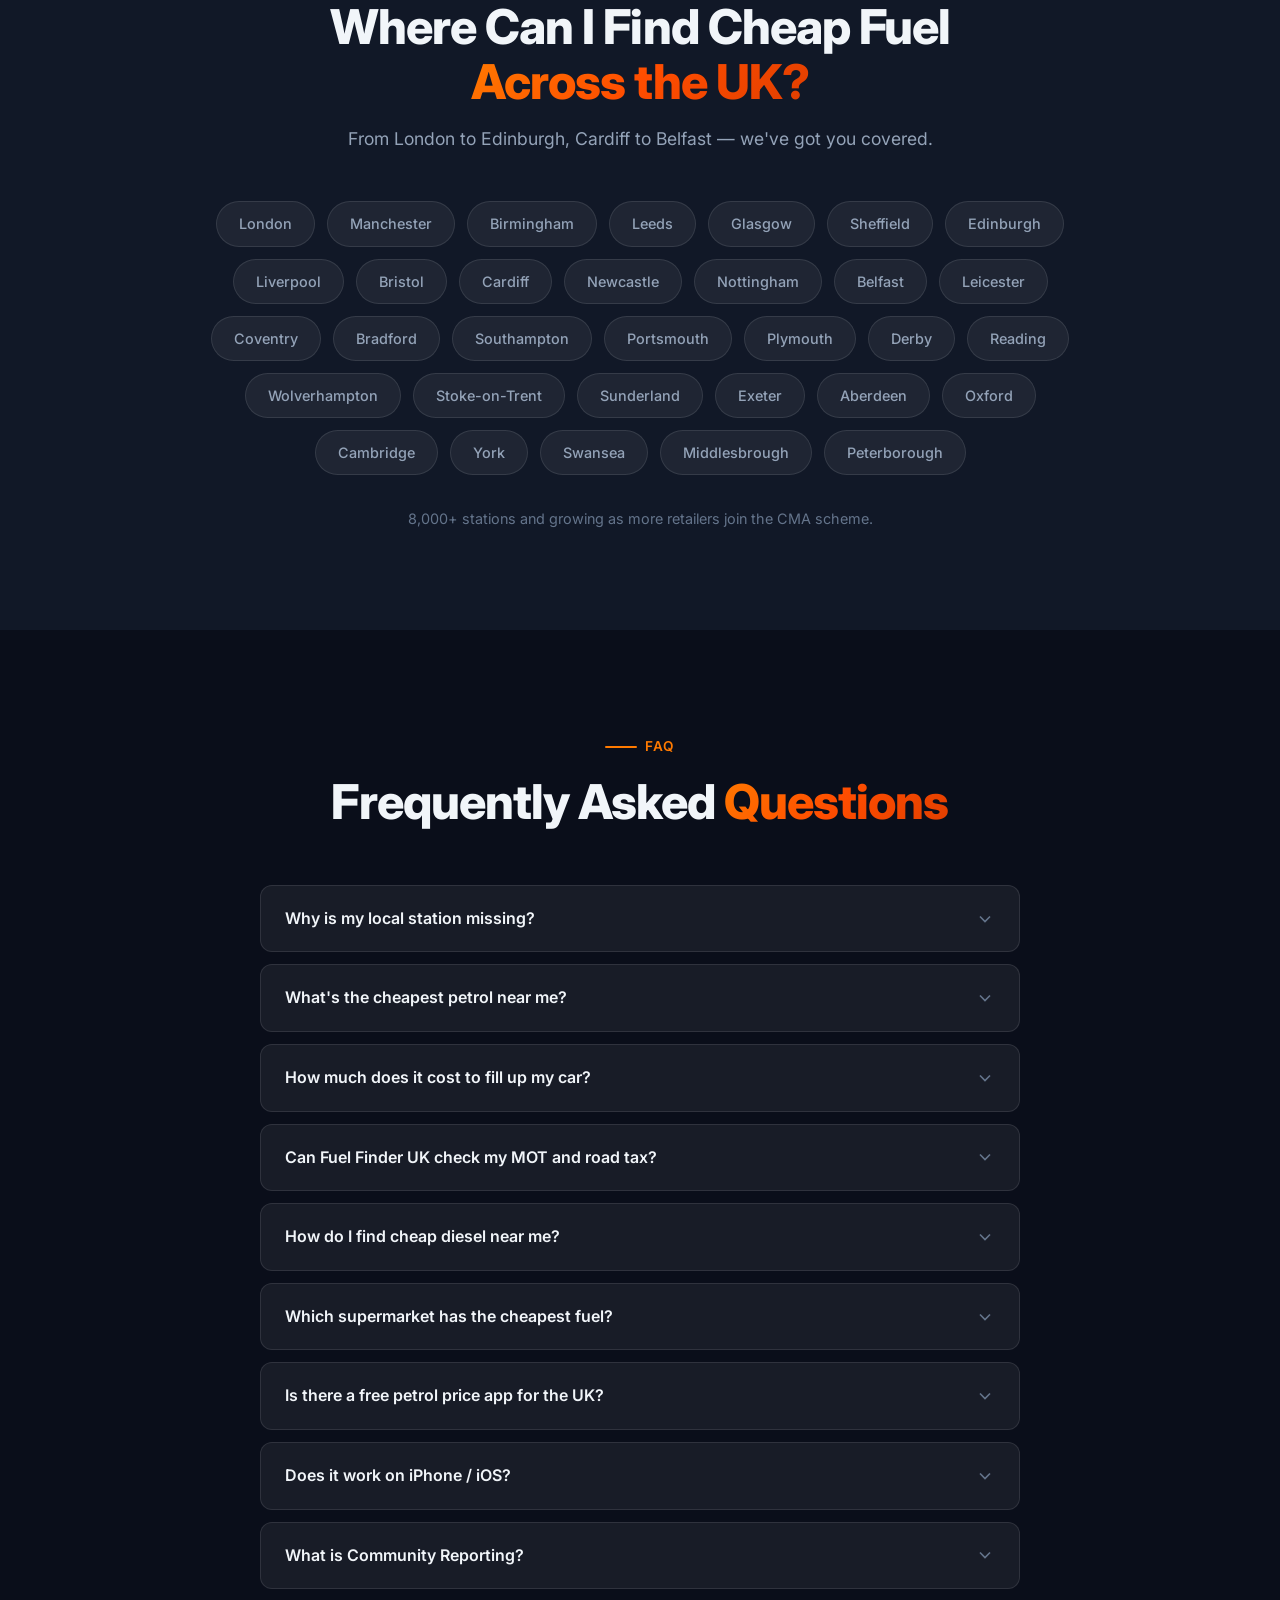
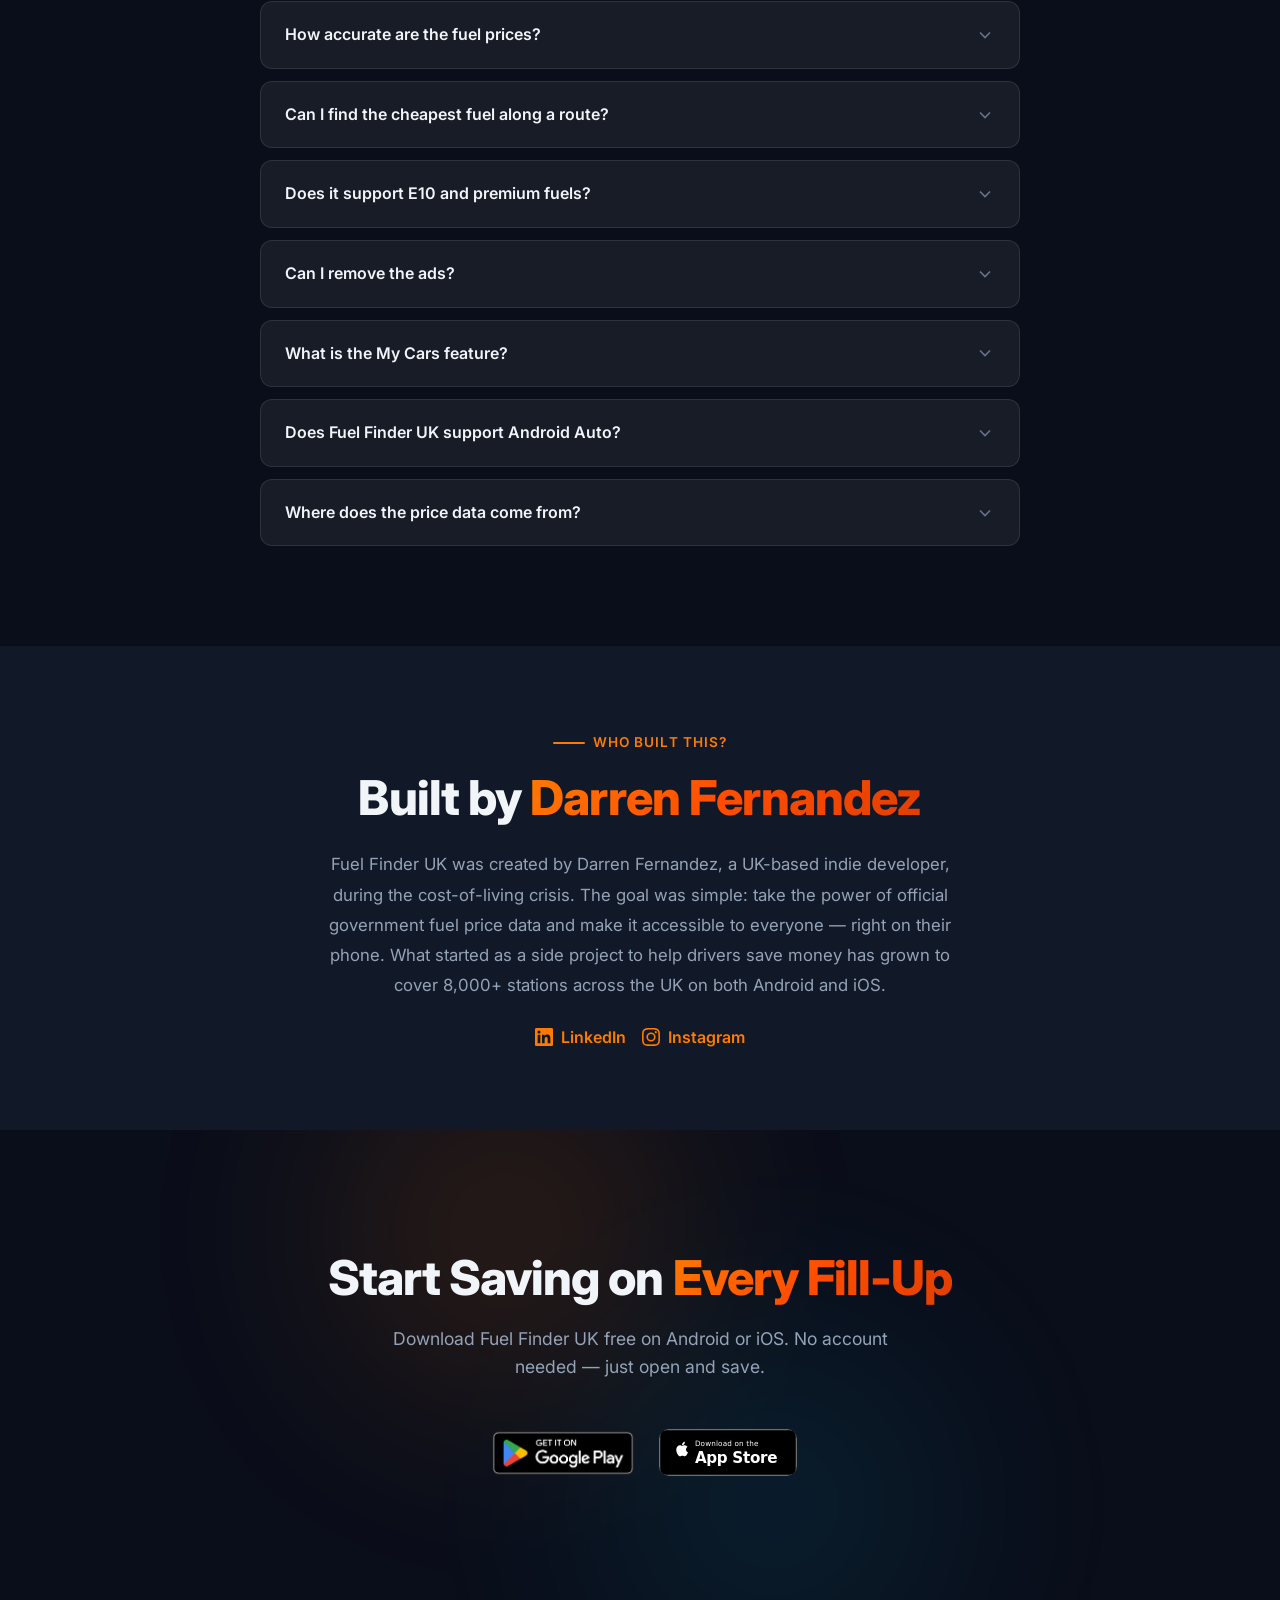
==== commit 713c11b4: "Add DF Labs publisher branding" ====
--- a/index.html
+++ b/index.html
@@ -743,6 +743,14 @@
     .footer-links { display: flex; gap: 24px; }
     .footer-links a { color: var(--text-muted); text-decoration: none; font-size: 0.85rem; transition: color 0.2s; }
     .footer-links a:hover { color: var(--text-primary); }
+    .footer-studio {
+      display: inline-flex; align-items: center; gap: 10px; padding: 7px 10px;
+      border: 1px solid var(--glass-border); border-radius: 10px;
+      background: rgba(255,255,255,0.96); color: #202124; text-decoration: none;
+    }
+    .footer-studio:hover { border-color: rgba(255,107,0,0.7); }
+    .footer-studio small { color: #65696f; font-size: 0.68rem; line-height: 1.2; }
+    .footer-studio img { width: 116px; height: auto; }
     .footer-copy { color: var(--text-muted); font-size: 0.8rem; text-align: center; width: 100%; margin-top: 16px; }
 
     /* ===== ANIMATIONS ===== */
@@ -1541,7 +1549,11 @@
         <a href="https://apps.apple.com/gb/app/fuel-finder-uk-live-prices/id6760751440">App Store</a>
         <a href="mailto:iiamdarren@gmail.com">Contact</a>
       </div>
-      <p class="footer-copy">&copy; 2025 Fuel Finder UK. Not affiliated with or endorsed by the UK Government or CMA. Fuel price data sourced from the publicly available CMA open dataset.</p>
+      <a class="footer-studio" href="https://iamdarren.com" aria-label="Built by DF Labs">
+        <small>Built by</small>
+        <img src="df-labs-logo.png" alt="DF Labs" width="116" height="28" loading="lazy" />
+      </a>
+      <p class="footer-copy">&copy; 2026 Fuel Finder UK. An independent app by DF Labs. Not affiliated with or endorsed by the UK Government or CMA. Fuel price data sourced from the publicly available CMA open dataset.</p>
     </div>
   </div>
 </footer>
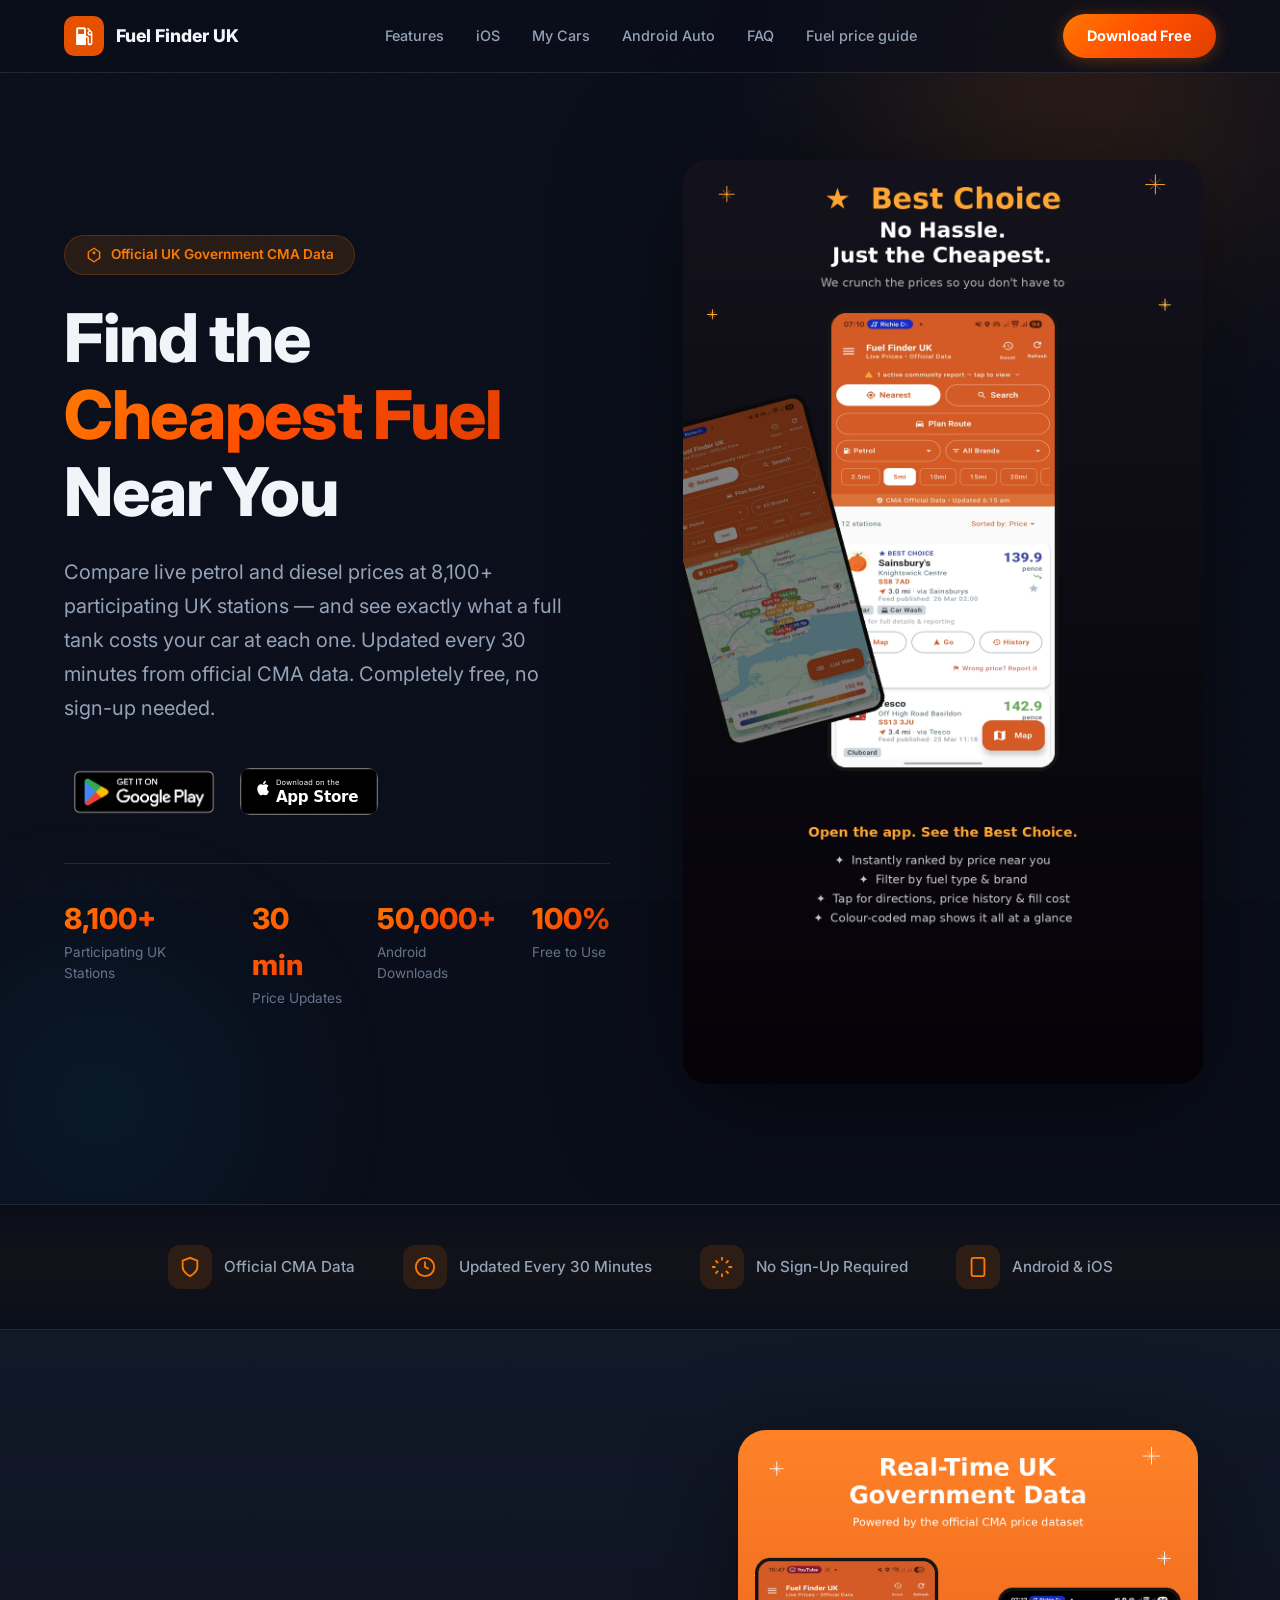
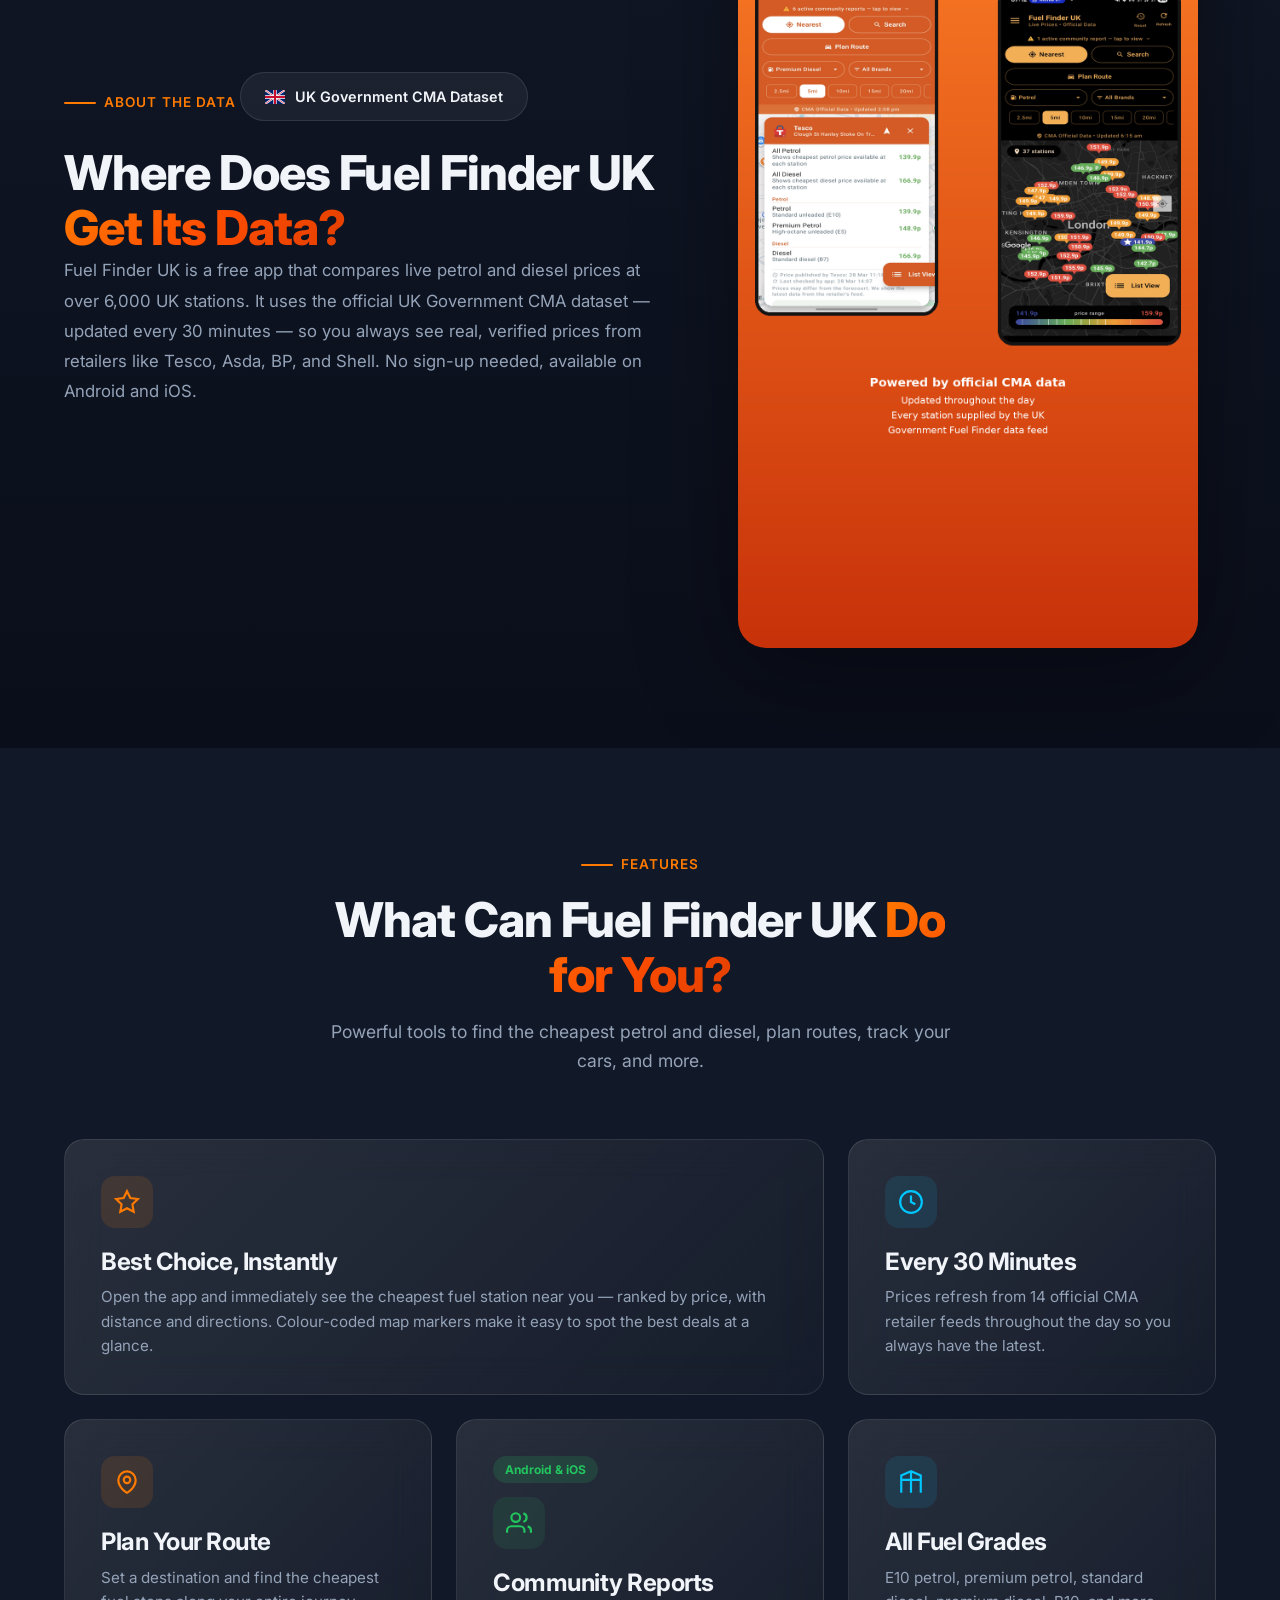
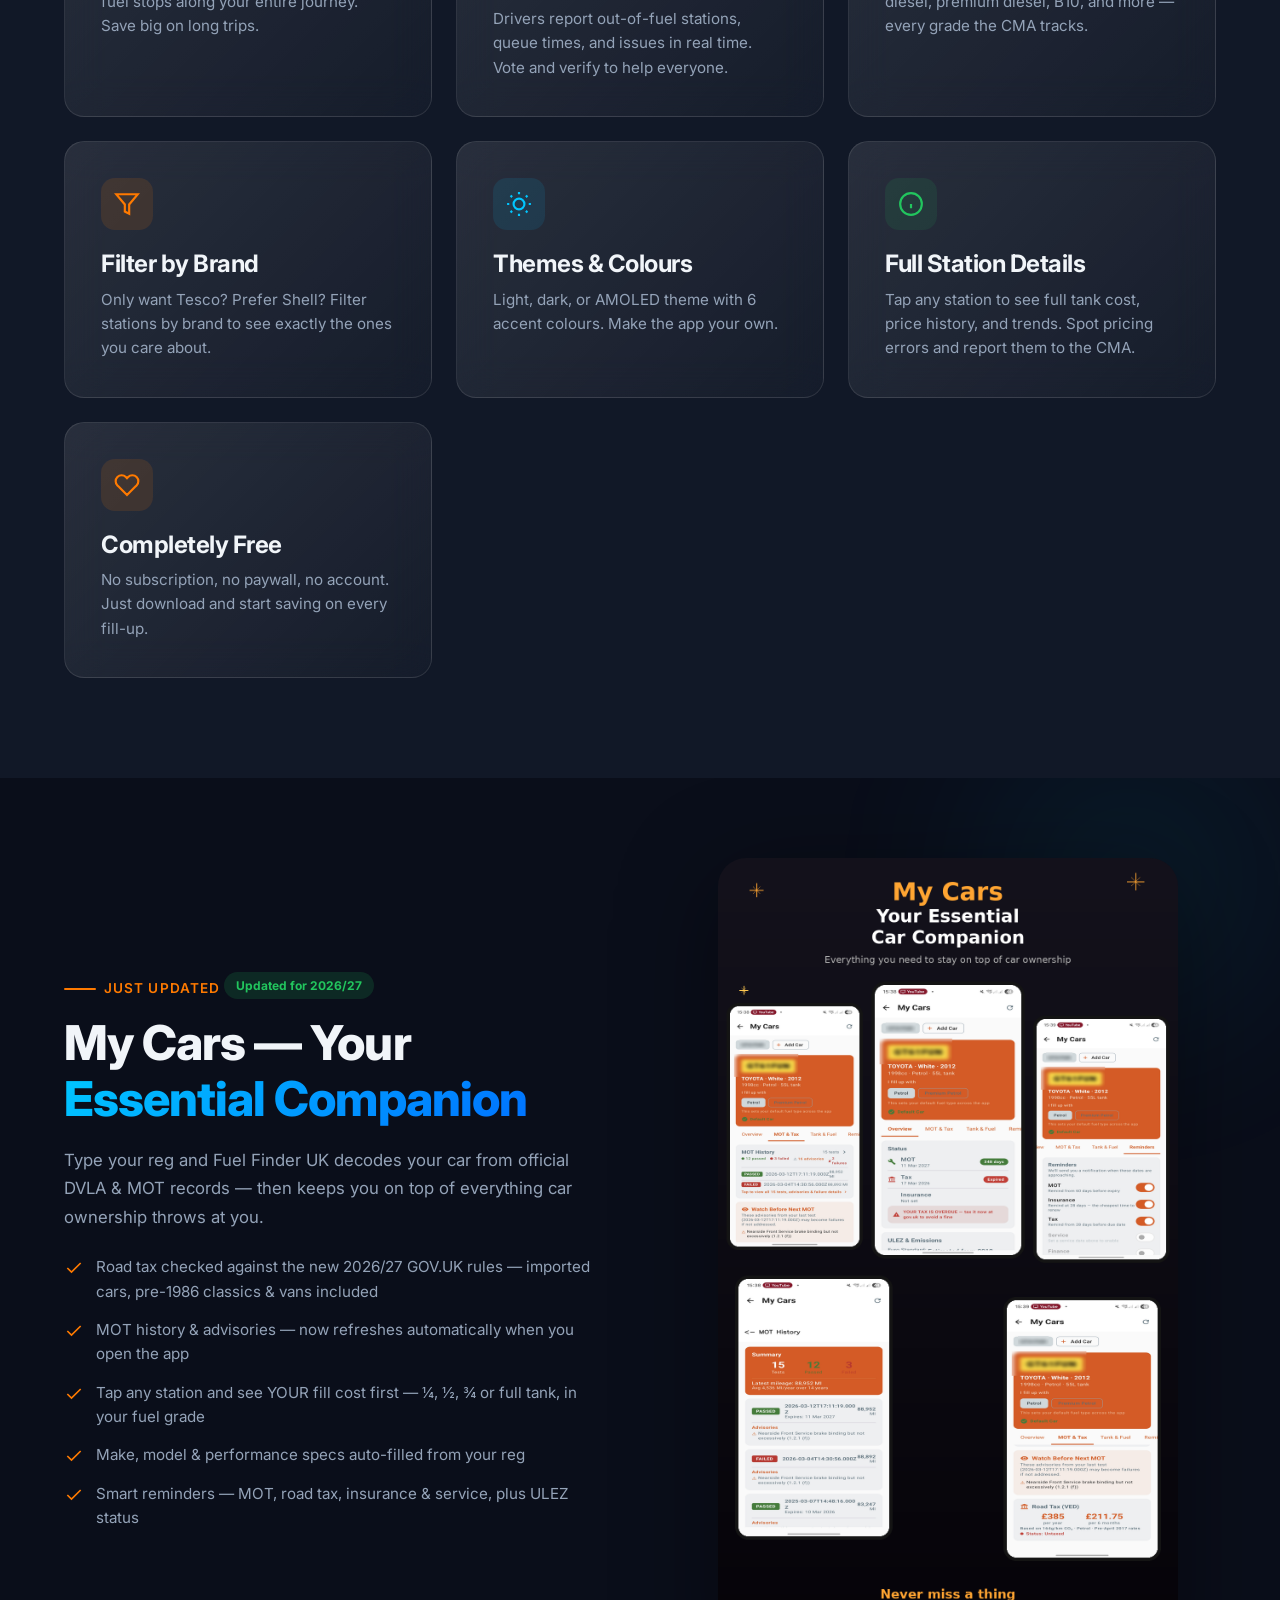
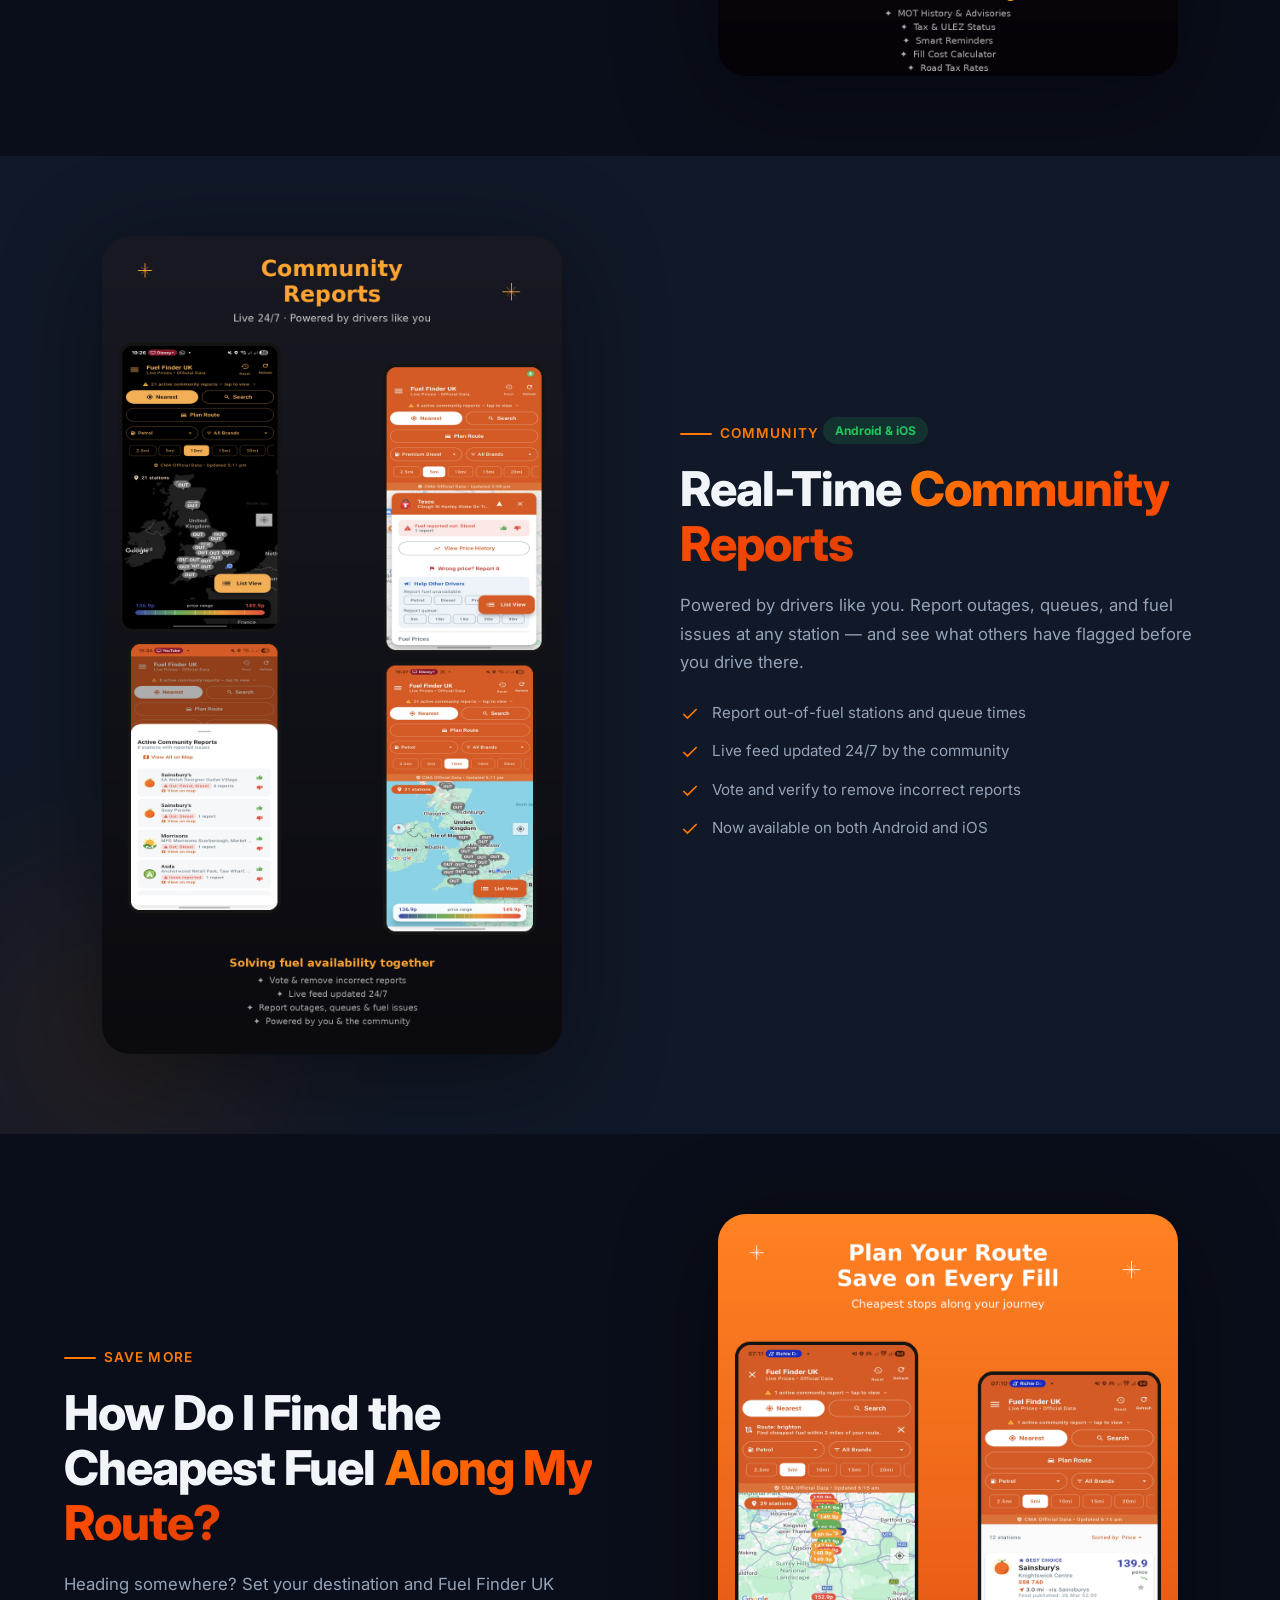
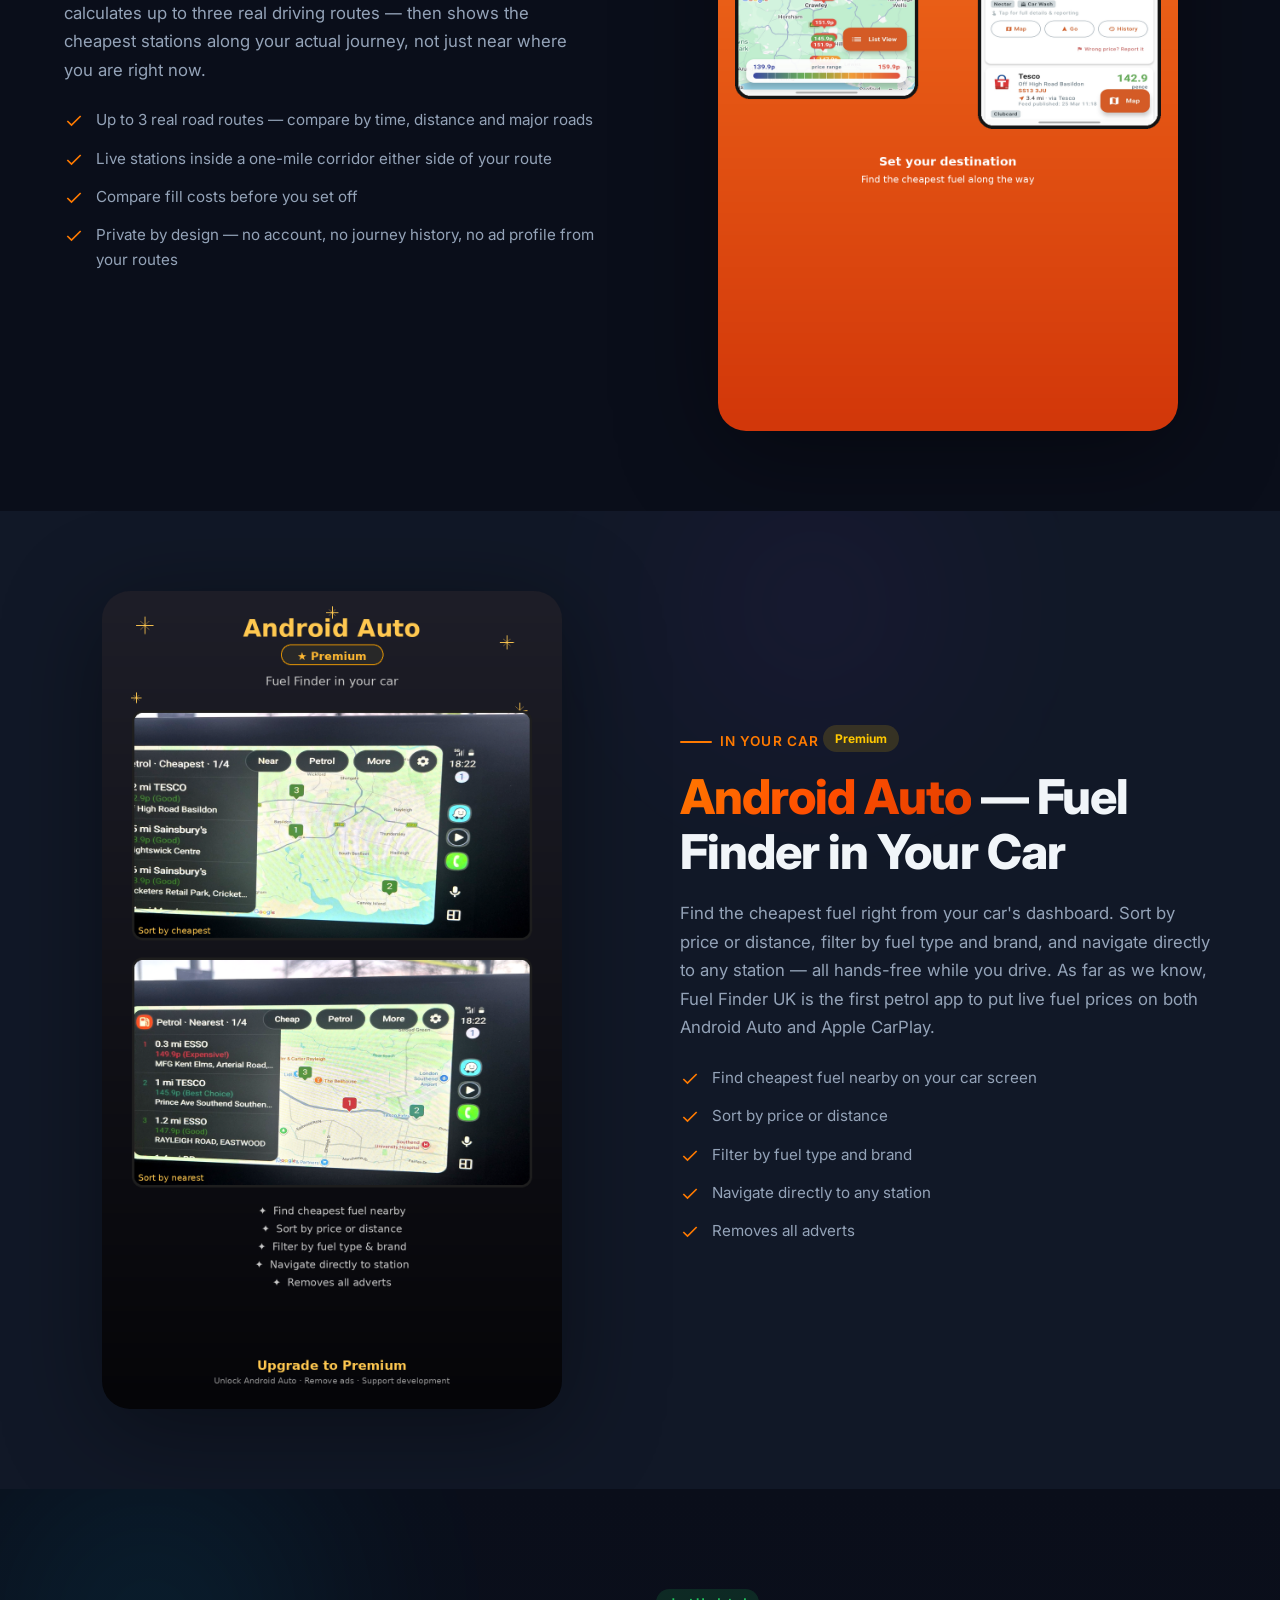
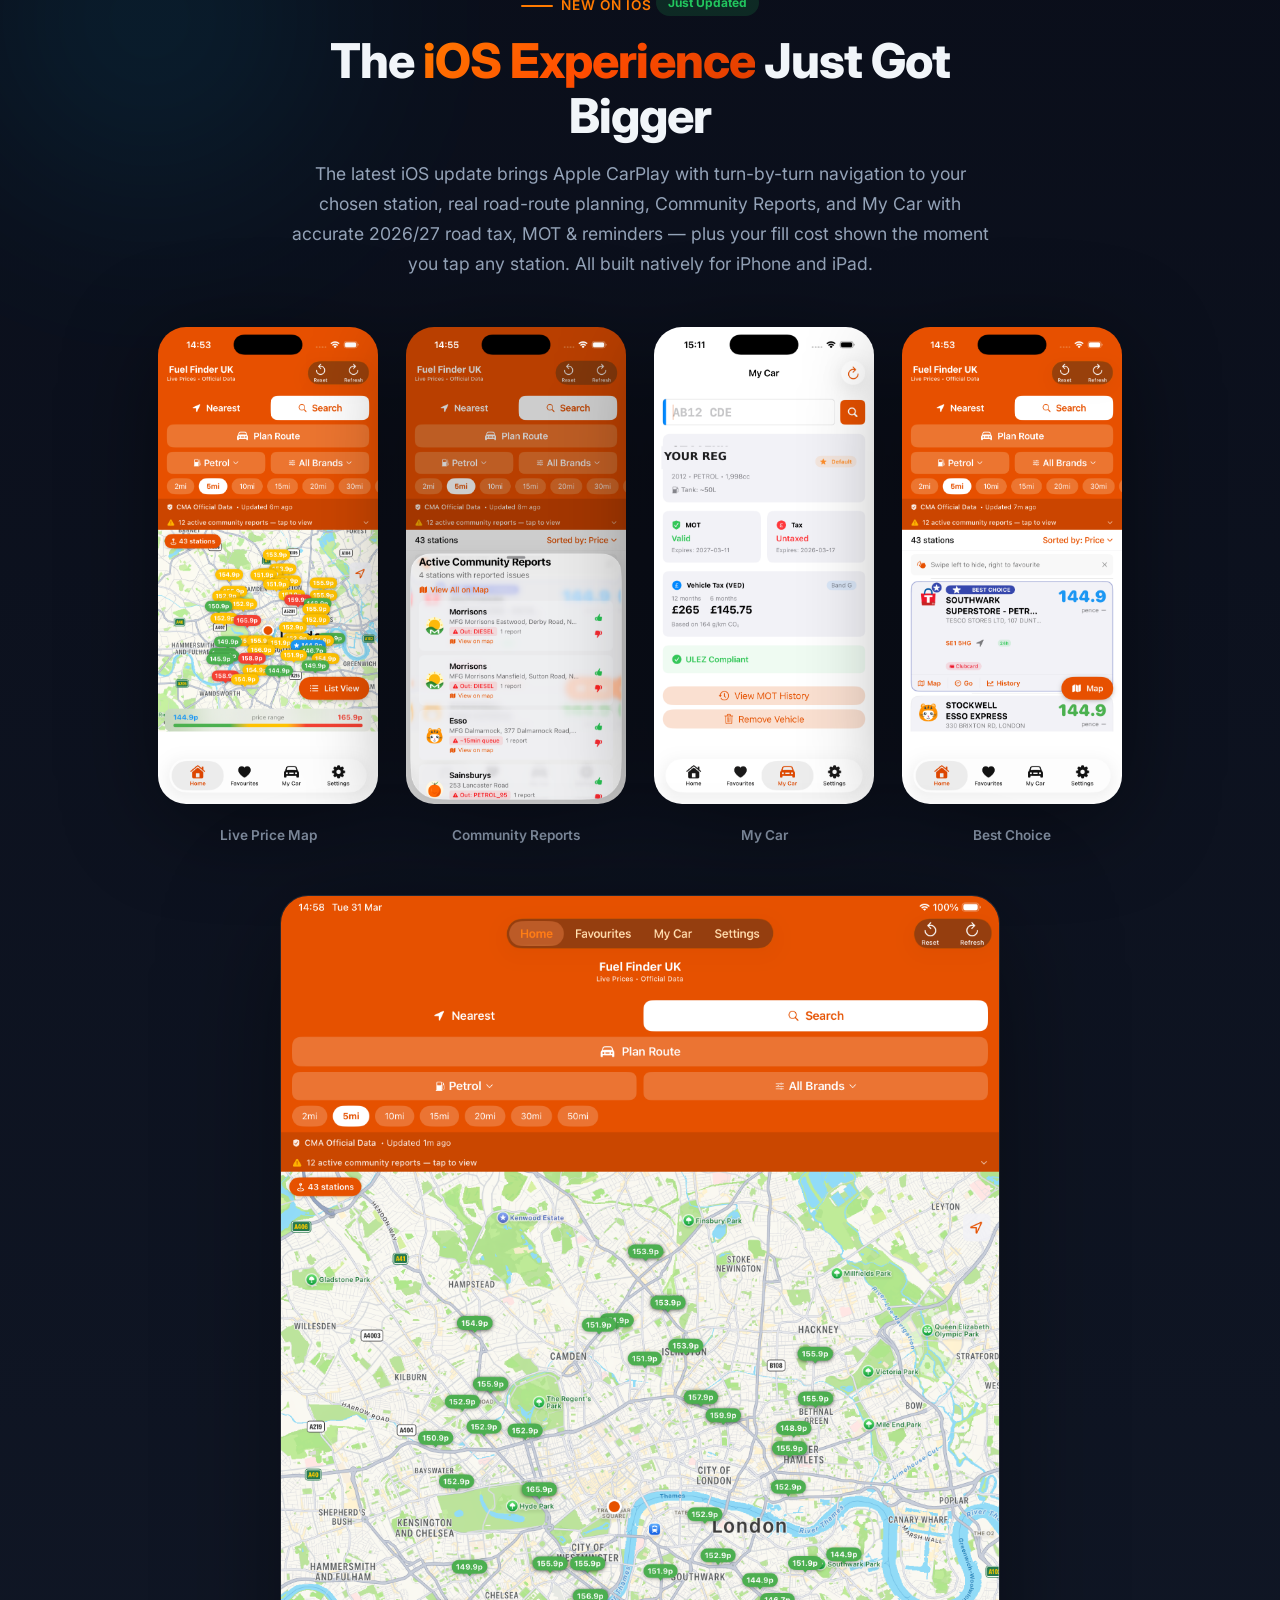
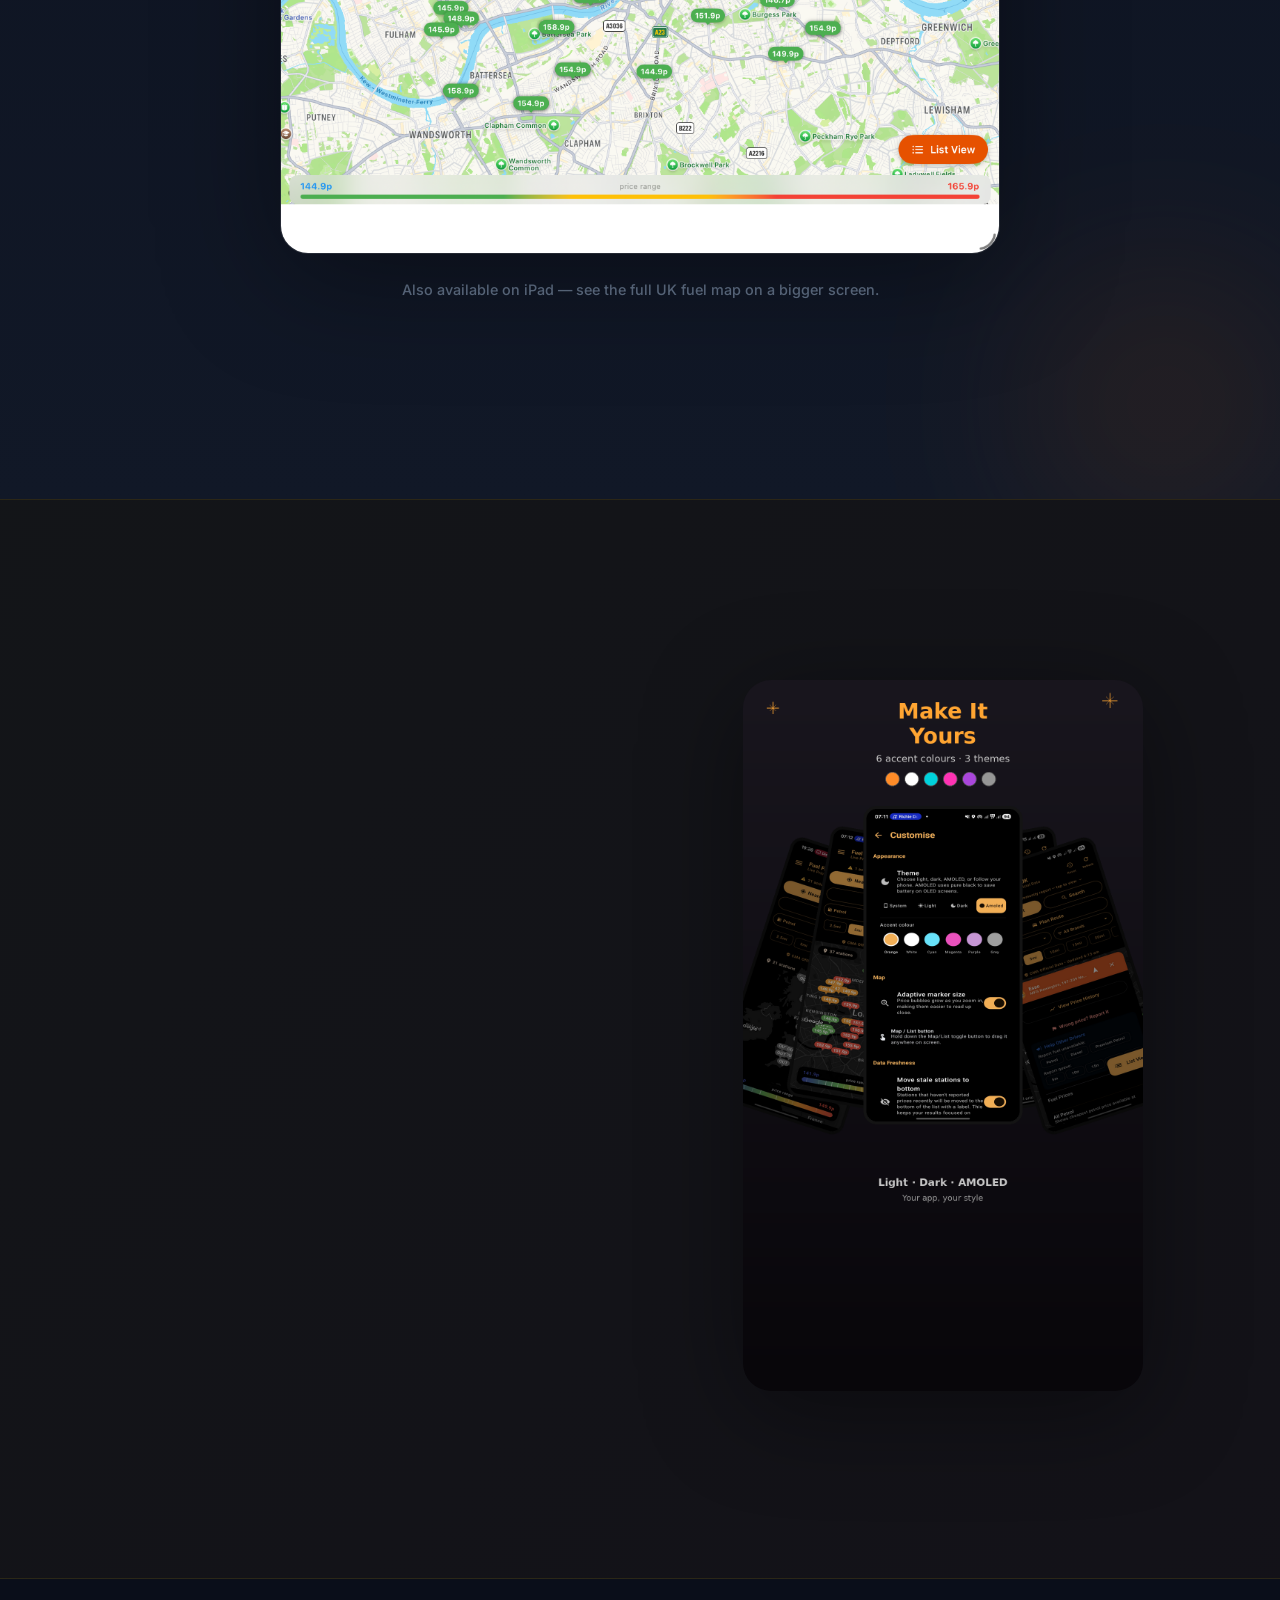
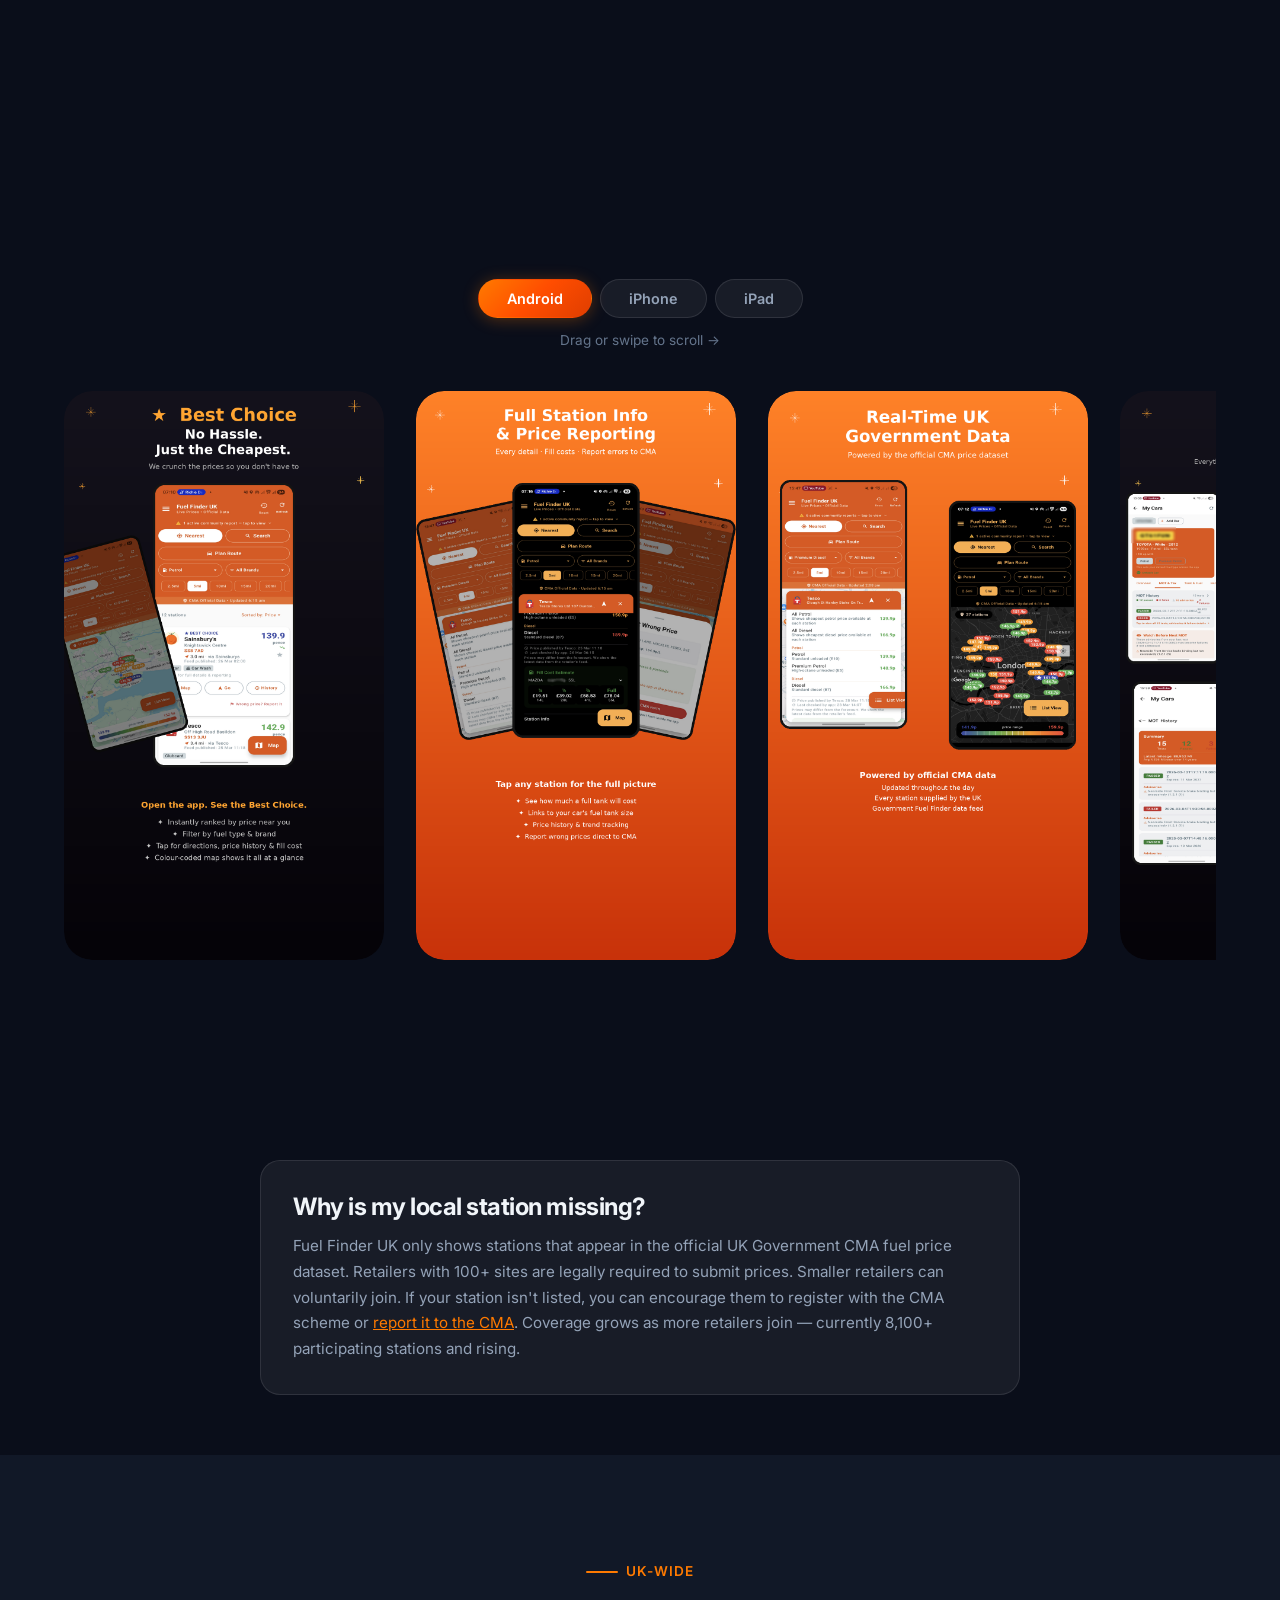
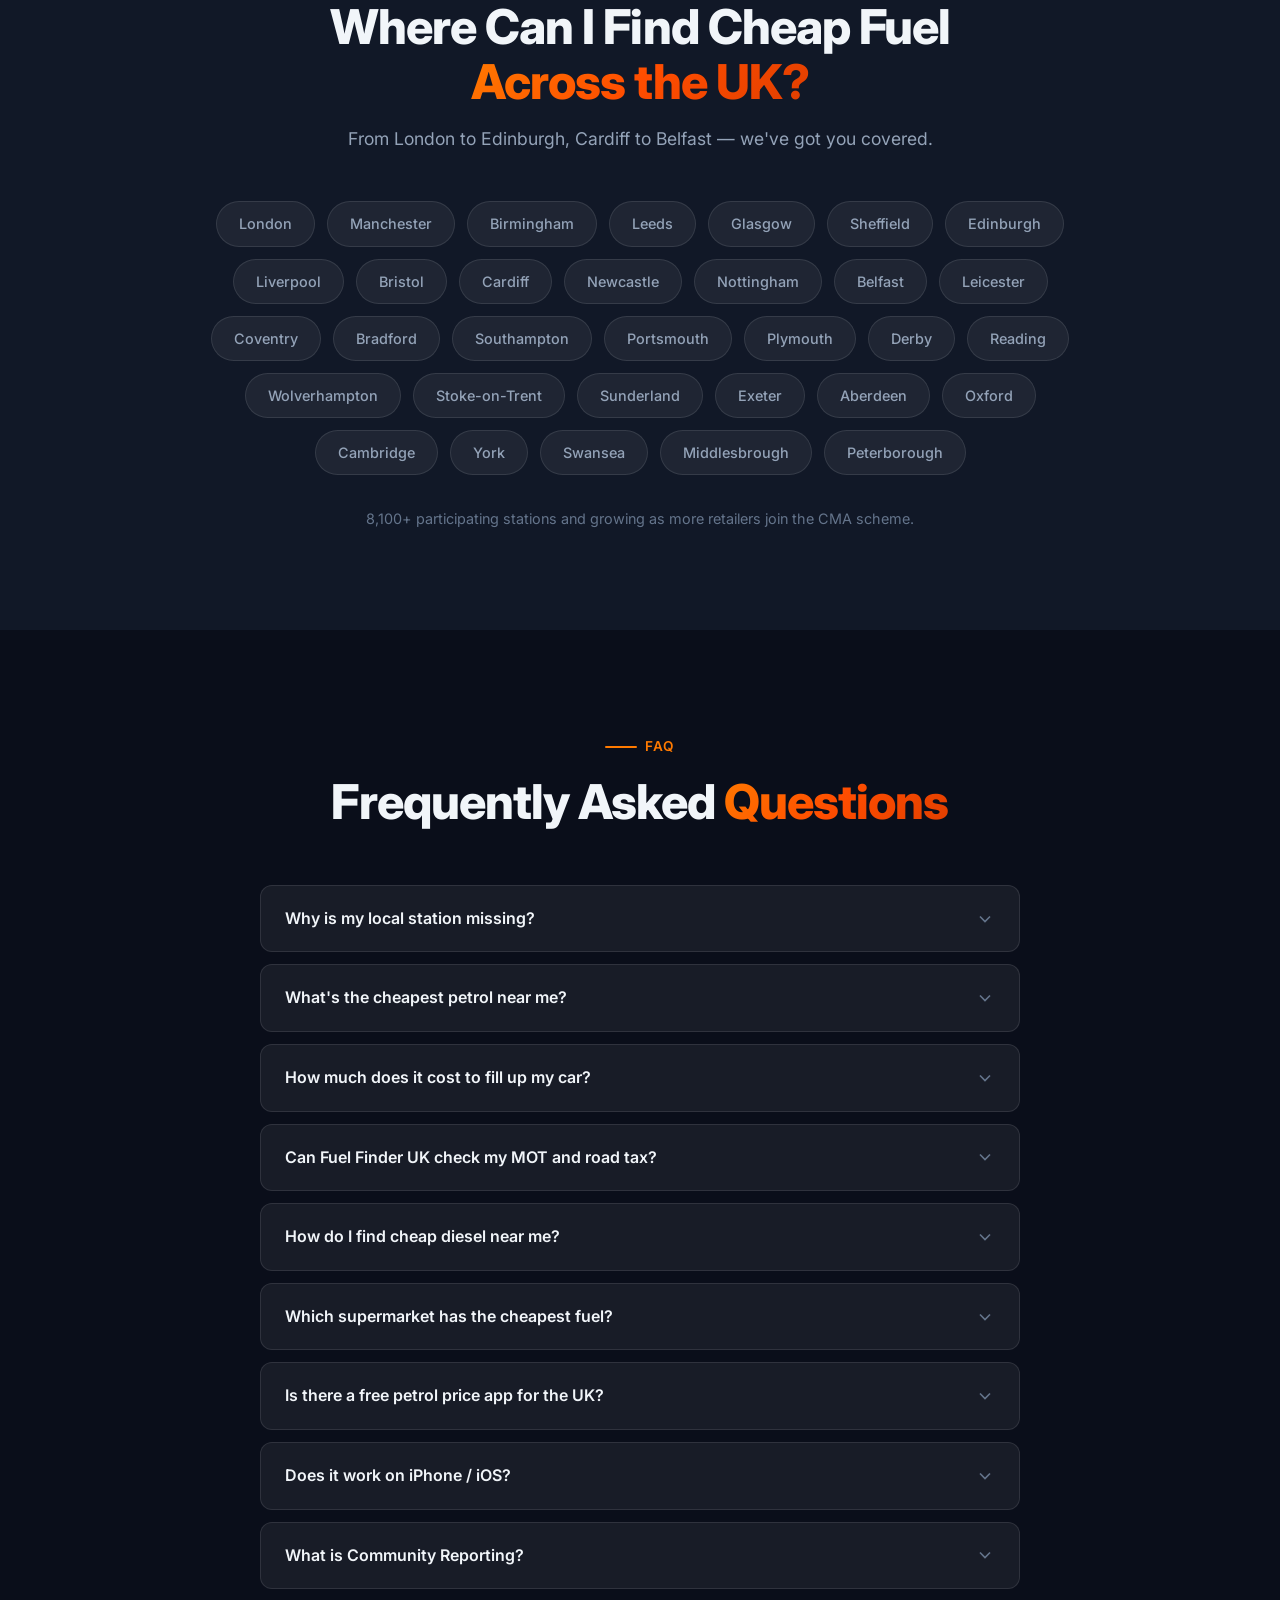
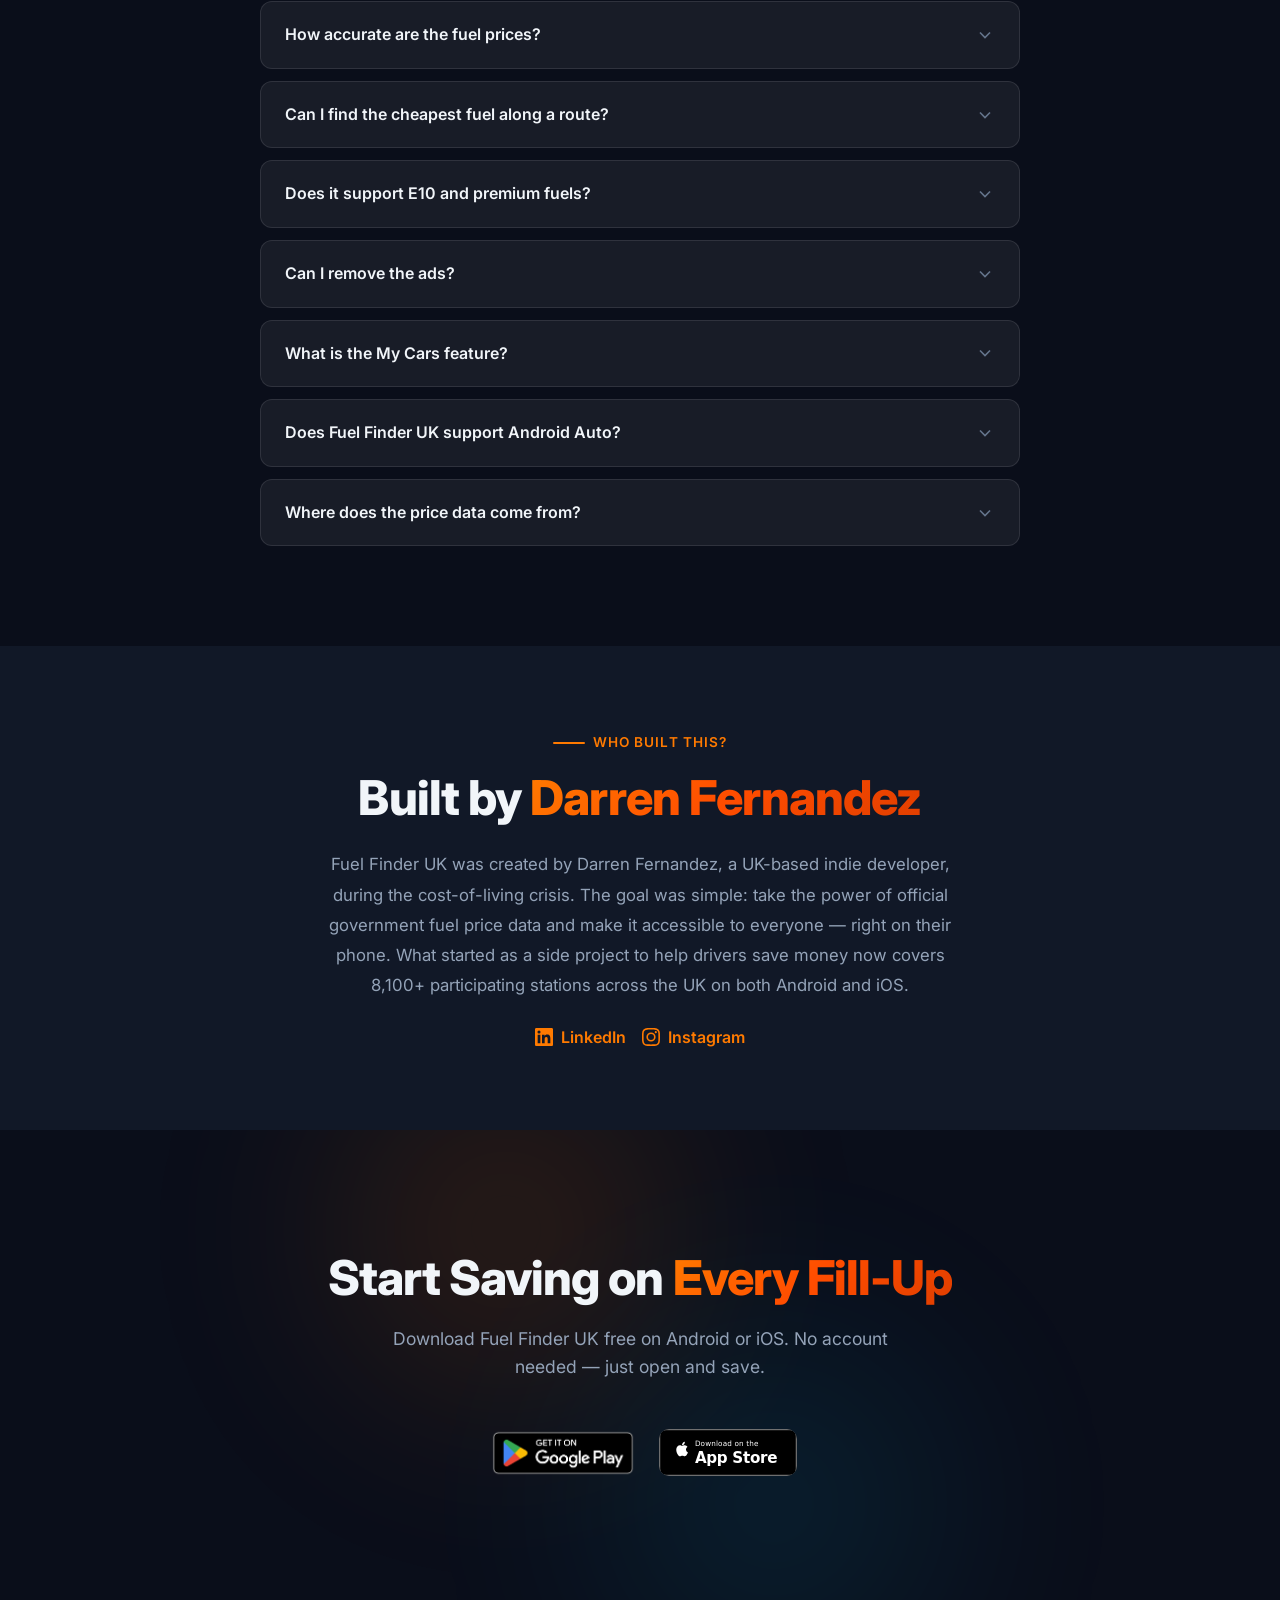
==== commit 8037af7a: "Expand fuel price SEO content and indexing coverage" ====
--- a/index.html
+++ b/index.html
@@ -35,7 +35,7 @@
   <!-- Safari Smart App Banner. When the App Clip ships (v26), switch to:
        content="app-id=6760751440, app-clip-bundle-id=DF-Labs.Fuel-Finder-UK.Clip" -->
   <meta name="apple-itunes-app" content="app-id=6760751440" />
-  <meta name="description" content="Find the cheapest petrol and diesel near you. Fuel Finder UK - Live Prices uses official UK Government CMA data — updated every 30 minutes — to compare live fuel prices at Tesco, Asda, Shell, BP and 8,000+ UK stations. Free on Android &amp; iOS, no sign-up." />
+  <meta name="description" content="Find the cheapest petrol and diesel near you. Fuel Finder UK - Live Prices uses official UK Government CMA data — updated every 30 minutes — to compare live fuel prices at Tesco, Asda, Shell, BP and 8,100+ UK stations. Free on Android &amp; iOS, no sign-up." />
   <link rel="canonical" href="https://fuelfinderuk.live/" />
   <meta name="robots" content="index, follow, max-snippet:-1, max-image-preview:large, max-video-preview:-1" />
   <meta name="theme-color" content="#0a0e1a" />
@@ -50,7 +50,7 @@
   <meta property="og:type" content="website" />
   <meta property="og:url" content="https://fuelfinderuk.live/" />
   <meta property="og:title" content="Fuel Finder UK - Live Prices – Compare Petrol &amp; Diesel Prices Near You" />
-  <meta property="og:description" content="Find the cheapest petrol and diesel near you. Covers Tesco, Asda, Shell, BP and 8,000+ UK stations using official Government CMA data, updated every 30 minutes. Free on Android &amp; iOS." />
+  <meta property="og:description" content="Find the cheapest petrol and diesel near you. Covers Tesco, Asda, Shell, BP and 8,100+ UK stations using official Government CMA data, updated every 30 minutes. Free on Android &amp; iOS." />
   <meta property="og:image" content="https://fuelfinderuk.live/store_icon.svg" />
   <meta property="og:image:alt" content="Fuel Finder UK app icon" />
   <meta property="og:site_name" content="Fuel Finder UK - Live Prices" />
@@ -59,7 +59,7 @@
   <!-- Twitter Card -->
   <meta name="twitter:card" content="summary" />
   <meta name="twitter:title" content="Fuel Finder UK - Live Prices – Compare Petrol &amp; Diesel Prices Near You" />
-  <meta name="twitter:description" content="Find the cheapest petrol and diesel near you. Tesco, Asda, Shell, BP and 8,000+ UK stations. Official CMA data, updated every 30 minutes. Free on Android &amp; iOS." />
+  <meta name="twitter:description" content="Find the cheapest petrol and diesel near you. Tesco, Asda, Shell, BP and 8,100+ UK stations. Official CMA data, updated every 30 minutes. Free on Android &amp; iOS." />
   <meta name="twitter:image" content="https://fuelfinderuk.live/store_icon.svg" />
   <meta name="twitter:image:alt" content="Fuel Finder UK app icon" />
 
@@ -77,7 +77,7 @@
       "price": "0",
       "priceCurrency": "GBP"
     },
-    "description": "Find the cheapest petrol and diesel near you. Uses official UK Government CMA fuel price data, updated every 30 minutes, covering 8,000+ stations including Tesco, Asda, Sainsbury's, Morrisons, BP, Shell, and Esso. Features fill-cost estimates for your car, My Cars with MOT history and 2026/27 road tax, community reporting, Android Auto and Apple CarPlay, and route planning. Free to download on Android and iOS with no sign-up required.",
+    "description": "Find the cheapest petrol and diesel near you. Uses official UK Government CMA fuel price data, updated every 30 minutes, covering 8,100+ participating stations including Tesco, Asda, Sainsbury's, Morrisons, BP, Shell, and Esso. Features fill-cost estimates for your car, My Cars with MOT history and 2026/27 road tax, community reporting, Android Auto and Apple CarPlay, and route planning. Free to download on Android and iOS with no sign-up required.",
     "url": "https://fuelfinderuk.live/",
     "downloadUrl": [
       "https://play.google.com/store/apps/details?id=com.fuelprices.live",
@@ -145,7 +145,7 @@
         "name": "How often are fuel prices updated in the app?",
         "acceptedAnswer": {
           "@type": "Answer",
-          "text": "Fuel prices are refreshed every 30 minutes directly from 14 official CMA retailer data feeds, currently covering 8,000+ petrol stations across the UK — with coverage growing as more retailers join the scheme."
+          "text": "Fuel prices are refreshed every 30 minutes directly from 14 official CMA retailer data feeds, currently covering 8,100+ participating petrol stations across the UK — with coverage growing as more retailers join the scheme."
         }
       },
       {
@@ -209,7 +209,7 @@
         "name": "How accurate are the fuel prices in the app?",
         "acceptedAnswer": {
           "@type": "Answer",
-          "text": "Very accurate. Fuel Finder UK - Live Prices uses the official UK Government CMA open fuel price dataset, which all major fuel retailers are legally required to update. Prices are refreshed every 30 minutes, currently covering 8,000+ petrol stations across the UK."
+          "text": "Very accurate. Fuel Finder UK - Live Prices uses the official UK Government CMA open fuel price dataset, which participating fuel retailers are required to update. Prices are refreshed every 30 minutes, currently covering 8,100+ petrol stations across the UK."
         }
       },
       {
@@ -302,7 +302,7 @@
     "@type": "WebPage",
     "name": "Fuel Finder UK - Live Prices",
     "url": "https://fuelfinderuk.live/",
-    "description": "Fuel Finder UK - Live Prices is a free app for Android and iOS that shows live petrol and diesel prices at 8,000+ UK fuel stations, using official UK Government CMA data updated every 30 minutes. It covers all major retailers including Tesco, Asda, Sainsbury's, Morrisons, BP, Shell, and Esso. Features include fill-cost estimates for your car, My Cars with MOT history and 2026/27 road tax, community reporting, Android Auto, Apple CarPlay, and route planning. No sign-up is required.",
+    "description": "Fuel Finder UK - Live Prices is a free app for Android and iOS that shows live petrol and diesel prices at 8,100+ participating UK fuel stations, using official UK Government CMA data updated every 30 minutes. It covers major retailers including Tesco, Asda, Sainsbury's, Morrisons, BP, Shell, and Esso. Features include fill-cost estimates for your car, My Cars with MOT history and 2026/27 road tax, community reporting, Android Auto, Apple CarPlay, and route planning. No sign-up is required.",
     "inLanguage": "en-GB",
     "speakable": {
       "@type": "SpeakableSpecification",
@@ -877,7 +877,7 @@
 <!-- ===== NAVIGATION ===== -->
 <nav class="nav" id="nav">
   <div class="nav-inner">
-    <a href="#" class="nav-logo">
+    <a href="/" class="nav-logo">
       <img src="store_icon.svg" alt="Fuel Finder UK icon" width="40" height="40" />
       <span>Fuel Finder UK</span>
     </a>
@@ -887,6 +887,7 @@
       <li><a href="#my-cars">My Cars</a></li>
       <li><a href="#android-auto">Android Auto</a></li>
       <li><a href="#faq">FAQ</a></li>
+      <li><a href="/guides/compare-uk-fuel-prices.html">Fuel price guide</a></li>
     </ul>
     <div class="nav-cta">
       <a href="https://play.google.com/store/apps/details?id=com.fuelprices.live" class="nav-download">Download Free</a>
@@ -909,7 +910,7 @@
           Official UK Government CMA Data
         </div>
         <h1>Find the <span class="gradient-text">Cheapest Fuel</span> Near You</h1>
-        <p class="hero-sub">Compare live petrol and diesel prices at 8,000+ UK stations — and see exactly what a full tank costs your car at each one. Updated every 30 minutes from official CMA data. Completely free, no sign-up needed.</p>
+        <p class="hero-sub">Compare live petrol and diesel prices at 8,100+ participating UK stations — and see exactly what a full tank costs your car at each one. Updated every 30 minutes from official CMA data. Completely free, no sign-up needed.</p>
         <div class="store-badges">
           <a href="https://play.google.com/store/apps/details?id=com.fuelprices.live" aria-label="Get it on Google Play">
             <img src="screenshots/google-play-badge.png" alt="Get it on Google Play" />
@@ -920,16 +921,16 @@
         </div>
         <div class="hero-stats">
           <div>
-            <div class="hero-stat-num gradient-text">8,000+</div>
-            <div class="hero-stat-label">UK Stations</div>
+            <div class="hero-stat-num gradient-text">8,100+</div>
+            <div class="hero-stat-label">Participating UK Stations</div>
           </div>
           <div>
             <div class="hero-stat-num gradient-text">30 min</div>
             <div class="hero-stat-label">Price Updates</div>
           </div>
           <div>
-            <div class="hero-stat-num gradient-text">60,000+</div>
-            <div class="hero-stat-label">UK Drivers</div>
+            <div class="hero-stat-num gradient-text">50,000+</div>
+            <div class="hero-stat-label">Android Downloads</div>
           </div>
           <div>
             <div class="hero-stat-num gradient-text">100%</div>
@@ -1374,7 +1375,7 @@
   <div class="container">
     <div class="missing-callout animate-in">
       <h3>Why is my local station missing?</h3>
-      <p>Fuel Finder UK only shows stations that appear in the official UK Government CMA fuel price dataset. Retailers with 100+ sites are legally required to submit prices. Smaller retailers can voluntarily join. If your station isn't listed, you can encourage them to register with the CMA scheme or <a href="https://www.gov.uk/government/publications/road-fuel-prices-data" target="_blank" rel="noopener">report it to the CMA</a>. Coverage grows as more retailers join — currently 8,000+ stations and rising.</p>
+      <p>Fuel Finder UK only shows stations that appear in the official UK Government CMA fuel price dataset. Retailers with 100+ sites are legally required to submit prices. Smaller retailers can voluntarily join. If your station isn't listed, you can encourage them to register with the CMA scheme or <a href="https://www.gov.uk/government/publications/road-fuel-prices-data" target="_blank" rel="noopener">report it to the CMA</a>. Coverage grows as more retailers join — currently 8,100+ participating stations and rising.</p>
     </div>
   </div>
 </section>
@@ -1400,7 +1401,7 @@
       <span class="city-pill">Cambridge</span><span class="city-pill">York</span><span class="city-pill">Swansea</span>
       <span class="city-pill">Middlesbrough</span><span class="city-pill">Peterborough</span>
     </div>
-    <p class="coverage-note">8,000+ stations and growing as more retailers join the CMA scheme.</p>
+    <p class="coverage-note">8,100+ participating stations and growing as more retailers join the CMA scheme.</p>
   </div>
 </section>
 
@@ -1415,7 +1416,7 @@
 
       <details class="faq-item">
         <summary class="faq-q">Why is my local station missing?<svg viewBox="0 0 24 24" fill="none" stroke="currentColor" stroke-width="2"><polyline points="6 9 12 15 18 9"/></svg></summary>
-        <div class="faq-a">Fuel Finder UK only shows stations in the official UK Government CMA fuel price dataset. Retailers with 100+ sites must submit prices by law. Smaller ones can join voluntarily. Coverage is currently 8,000+ stations and growing.</div>
+        <div class="faq-a">Fuel Finder UK only shows stations in the official UK Government CMA fuel price dataset. Retailers with 100+ sites must submit prices by law. Smaller ones can join voluntarily. Coverage is currently 8,100+ participating stations and growing.</div>
       </details>
 
       <details class="faq-item">
@@ -1502,7 +1503,7 @@
   <div class="container" style="max-width:760px;text-align:center;">
     <span class="section-label">Who Built This?</span>
     <h2 style="margin-bottom:24px;">Built by <span class="gradient-text">Darren Fernandez</span></h2>
-    <p style="font-size:1.05rem;color:var(--text-secondary);line-height:1.8;max-width:640px;margin:0 auto;">Fuel Finder UK was created by Darren Fernandez, a UK-based indie developer, during the cost-of-living crisis. The goal was simple: take the power of official government fuel price data and make it accessible to everyone — right on their phone. What started as a side project to help drivers save money has grown to cover 8,000+ stations across the UK on both Android and iOS.</p>
+    <p style="font-size:1.05rem;color:var(--text-secondary);line-height:1.8;max-width:640px;margin:0 auto;">Fuel Finder UK was created by Darren Fernandez, a UK-based indie developer, during the cost-of-living crisis. The goal was simple: take the power of official government fuel price data and make it accessible to everyone — right on their phone. What started as a side project to help drivers save money now covers 8,100+ participating stations across the UK on both Android and iOS.</p>
     <div style="margin-top:24px;display:flex;gap:16px;justify-content:center;flex-wrap:wrap;">
       <a href="https://www.linkedin.com/in/fernandezdarren/" target="_blank" rel="noopener" style="display:inline-flex;align-items:center;gap:8px;color:var(--accent);font-weight:600;text-decoration:none;">
         <svg width="18" height="18" viewBox="0 0 24 24" fill="currentColor"><path d="M20.447 20.452h-3.554v-5.569c0-1.328-.027-3.037-1.852-3.037-1.853 0-2.136 1.445-2.136 2.939v5.667H9.351V9h3.414v1.561h.046c.477-.9 1.637-1.85 3.37-1.85 3.601 0 4.267 2.37 4.267 5.455v6.286zM5.337 7.433a2.062 2.062 0 01-2.063-2.065 2.064 2.064 0 112.063 2.065zm1.782 13.019H3.555V9h3.564v11.452zM22.225 0H1.771C.792 0 0 .774 0 1.729v20.542C0 23.227.792 24 1.771 24h20.451C23.2 24 24 23.227 24 22.271V1.729C24 .774 23.2 0 22.222 0h.003z"/></svg>
@@ -1547,6 +1548,9 @@
       <div class="footer-links">
         <a href="https://play.google.com/store/apps/details?id=com.fuelprices.live">Google Play</a>
         <a href="https://apps.apple.com/gb/app/fuel-finder-uk-live-prices/id6760751440">App Store</a>
+        <a href="/guides/cheapest-petrol-near-me.html">Cheapest petrol guide</a>
+        <a href="/guides/">All fuel guides</a>
+        <a href="/guides/cheapest-fuel-along-route.html">Route fuel guide</a>
         <a href="mailto:iiamdarren@gmail.com">Contact</a>
       </div>
       <a class="footer-studio" href="https://iamdarren.com" aria-label="Built by DF Labs">
@@ -1567,7 +1571,7 @@
     <li>Price: Free (ad-supported), optional one-time premium purchase</li>
     <li>Data source: UK Government CMA (Competition and Markets Authority) open fuel price dataset</li>
     <li>Update frequency: Every 30 minutes, 14 official retailer data feeds</li>
-    <li>Station count: 8,000+ and growing</li>
+    <li>Station count: 8,100+ participating stations and growing</li>
     <li>Retailers: Tesco, Asda, Sainsbury's, Morrisons, BP, Shell, Esso, Texaco, Jet, MFG, SGN, Applegreen, and more</li>
     <li>Fuel types: E10 petrol, premium petrol, standard diesel, premium diesel (B7P), diesel B10</li>
     <li>Features: Live map, list view, best choice highlight, plan route mode, brand filter, fuel grade selector, community reporting (Android), My Cars (MOT, ULEZ, tax, fill cost), Android Auto (Premium), themes and accent colours, ad-free option</li>
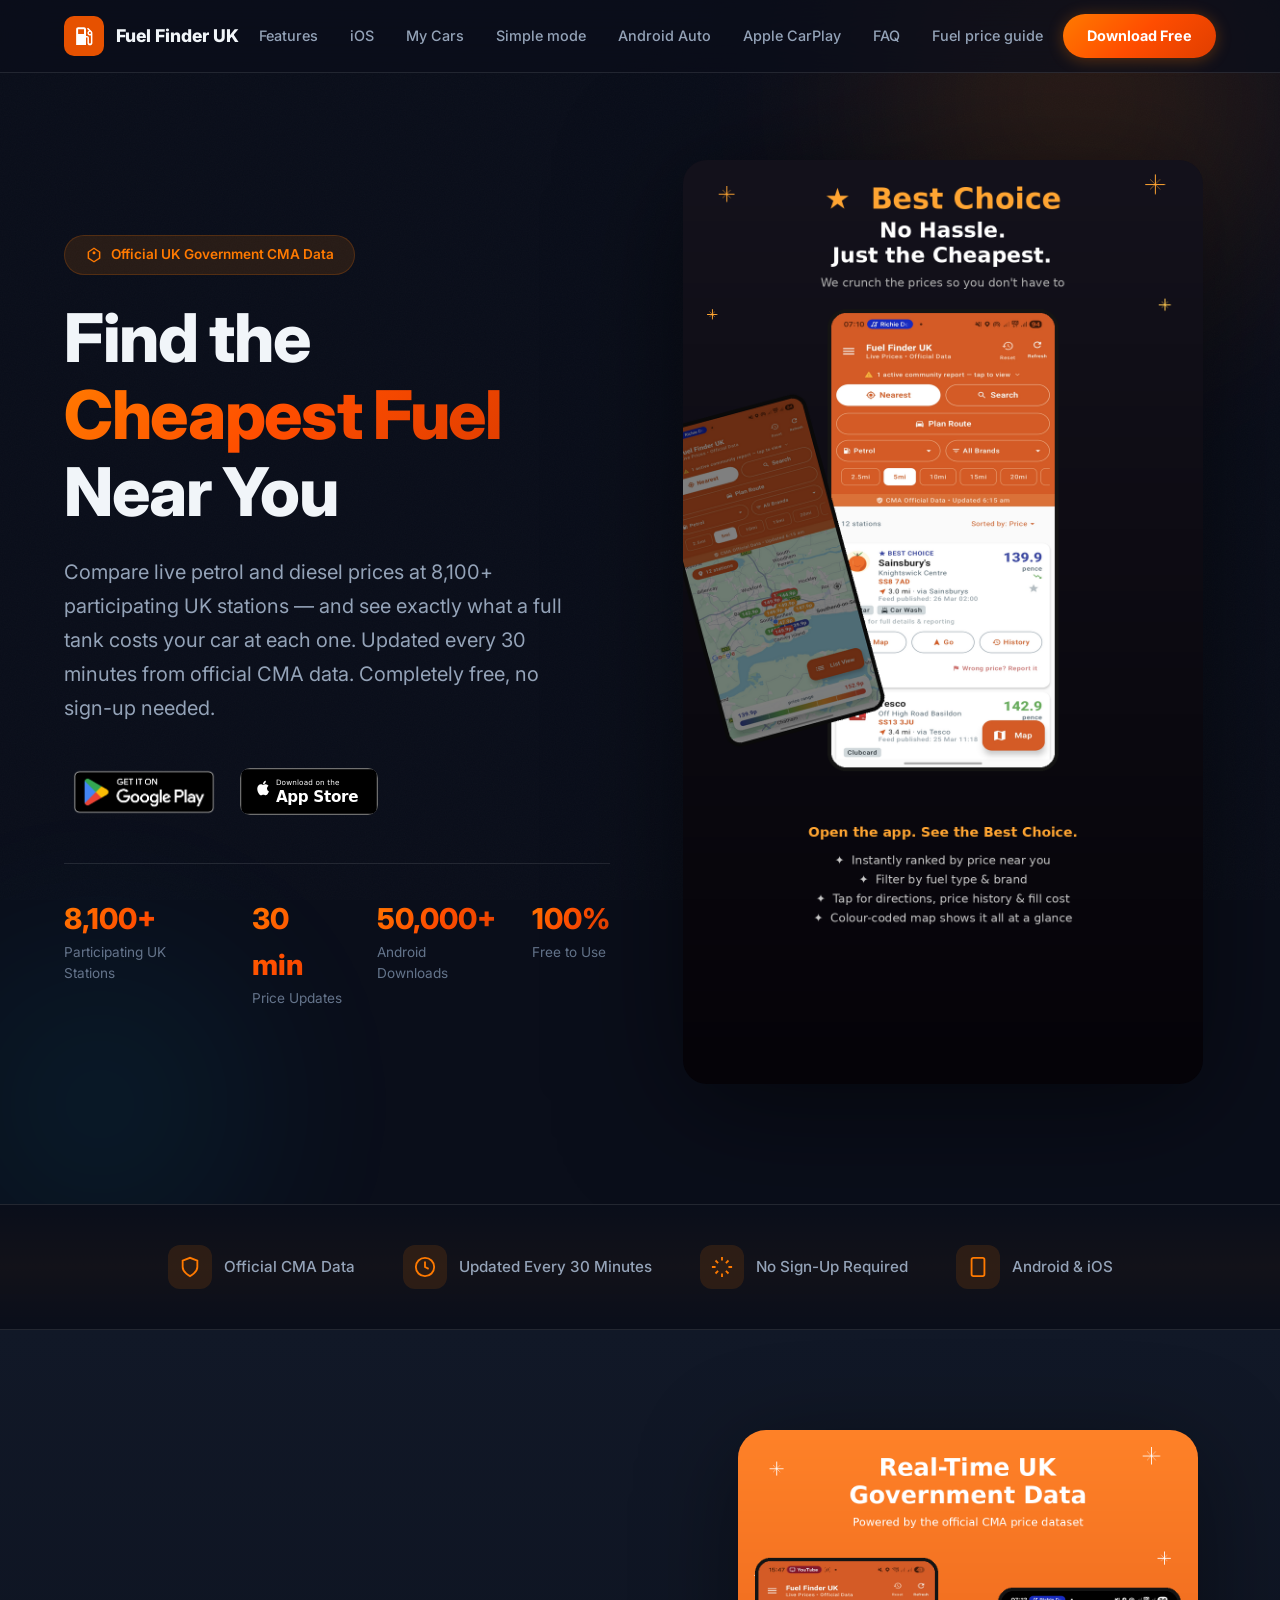
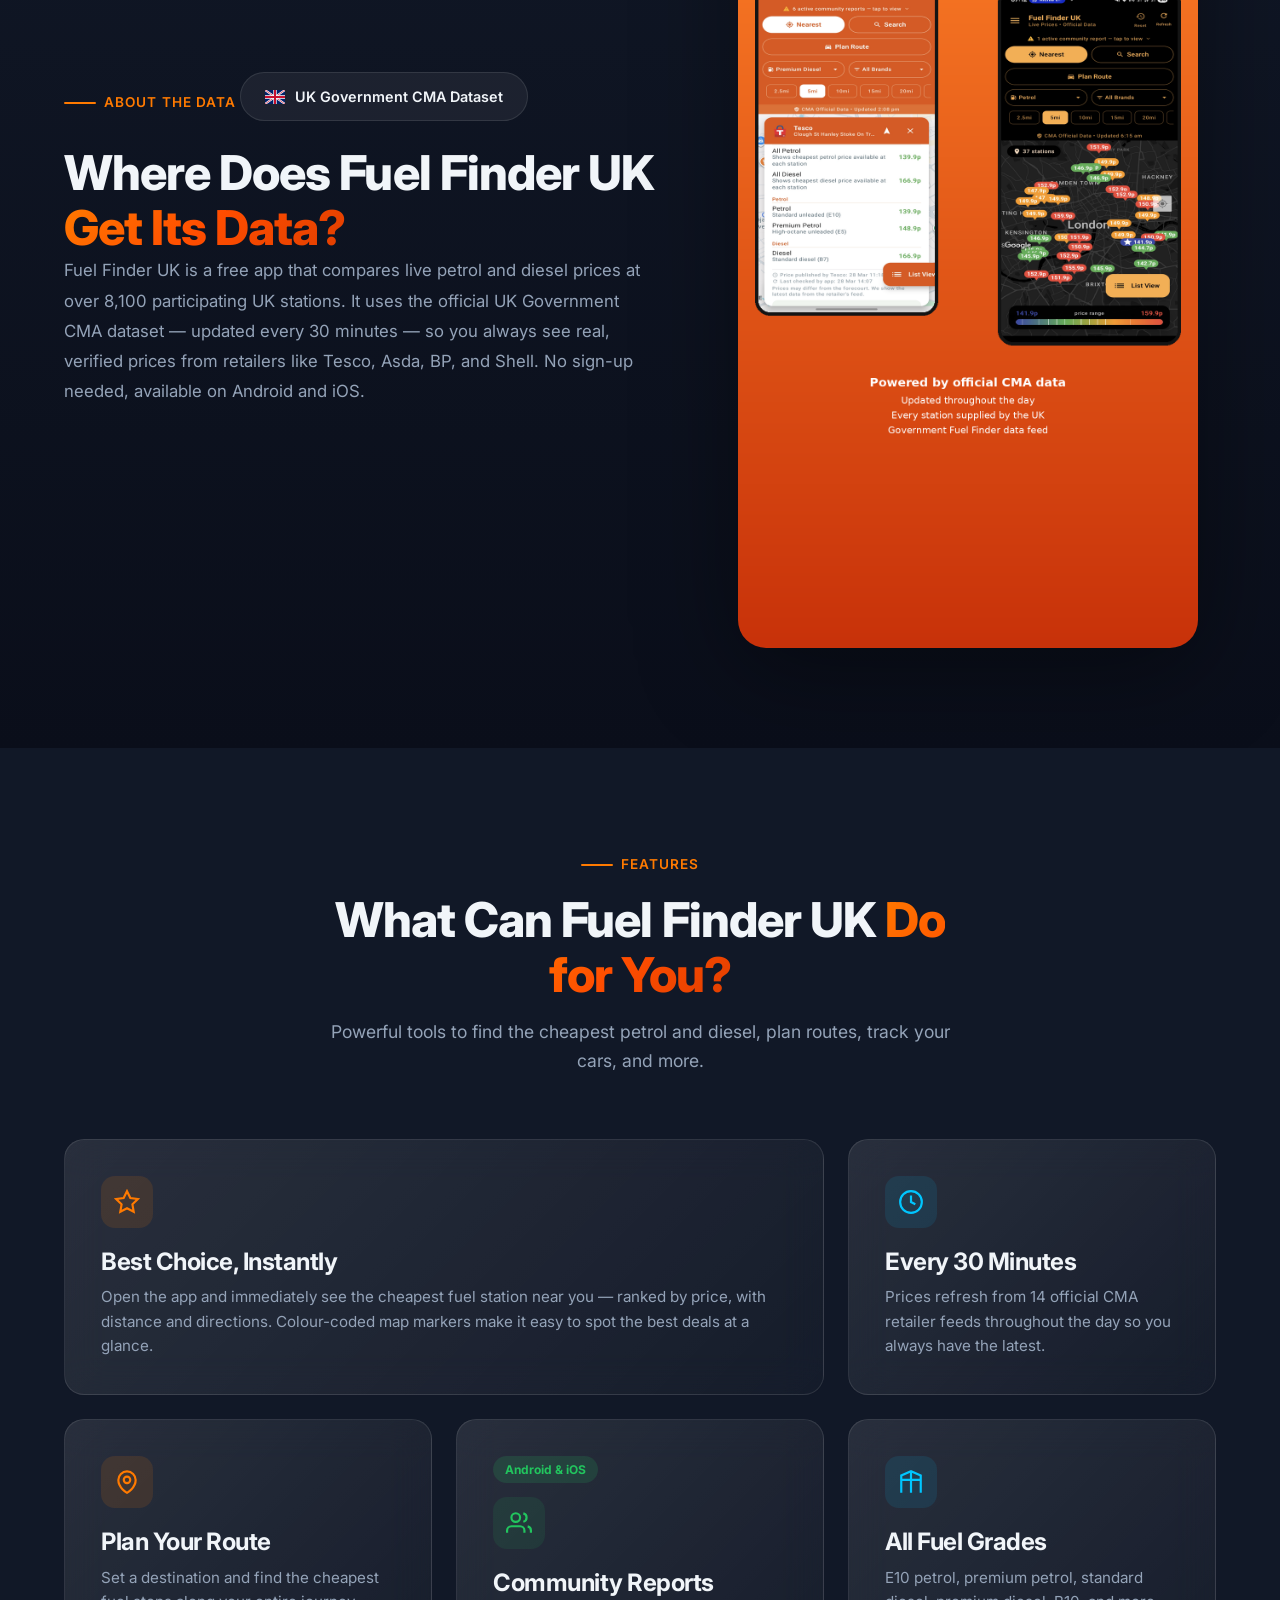
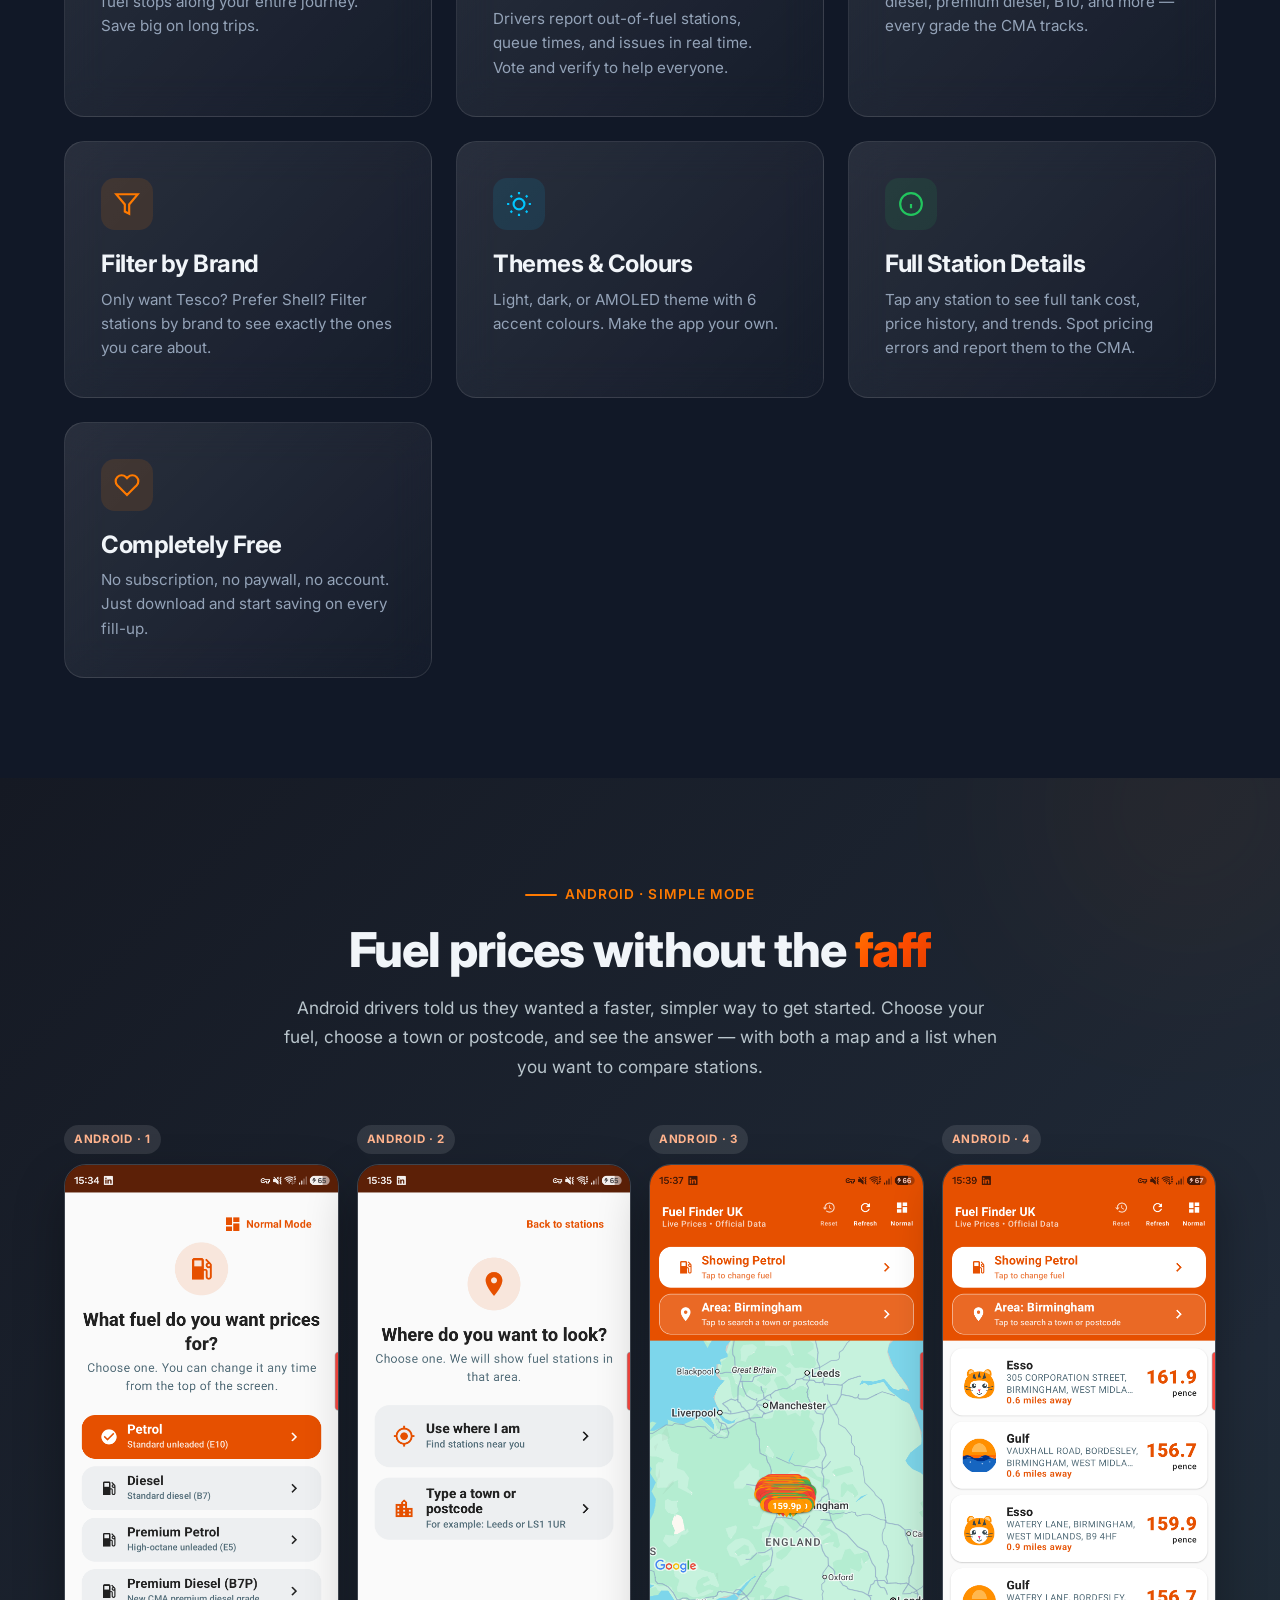
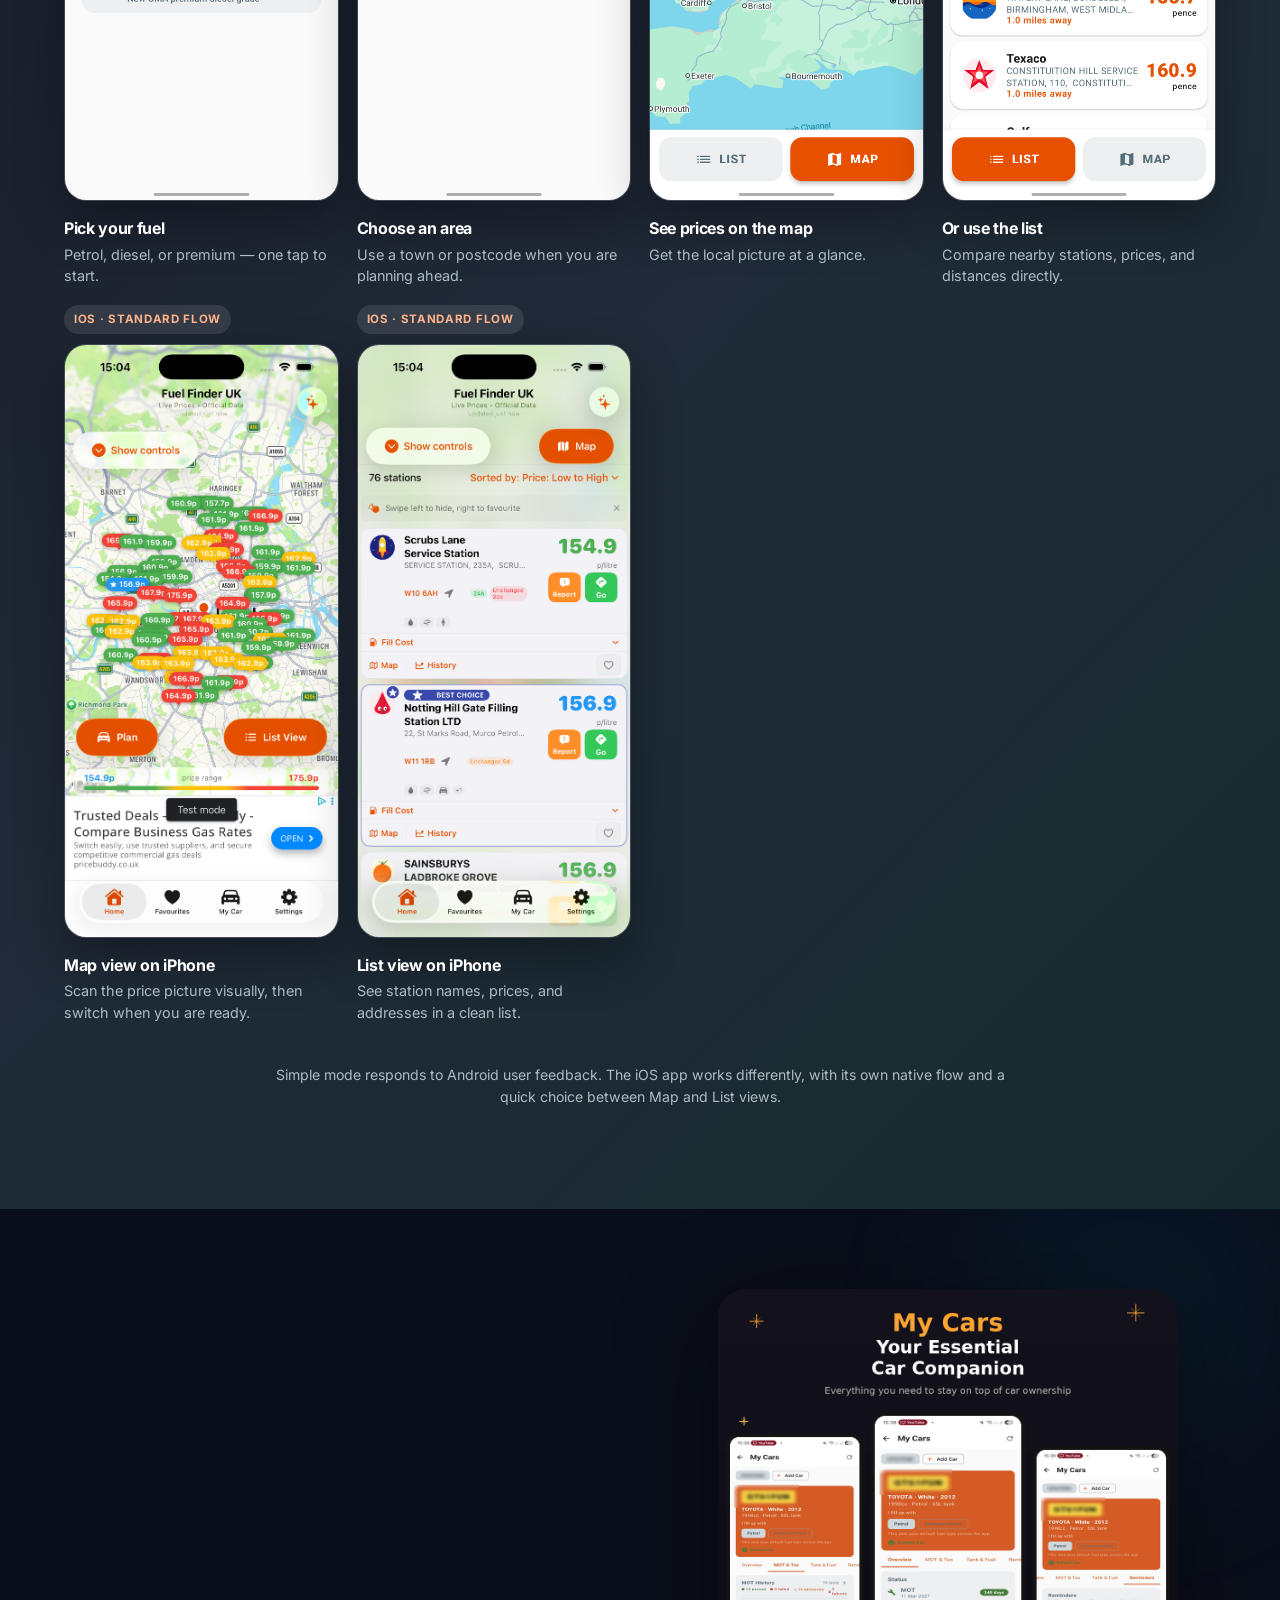
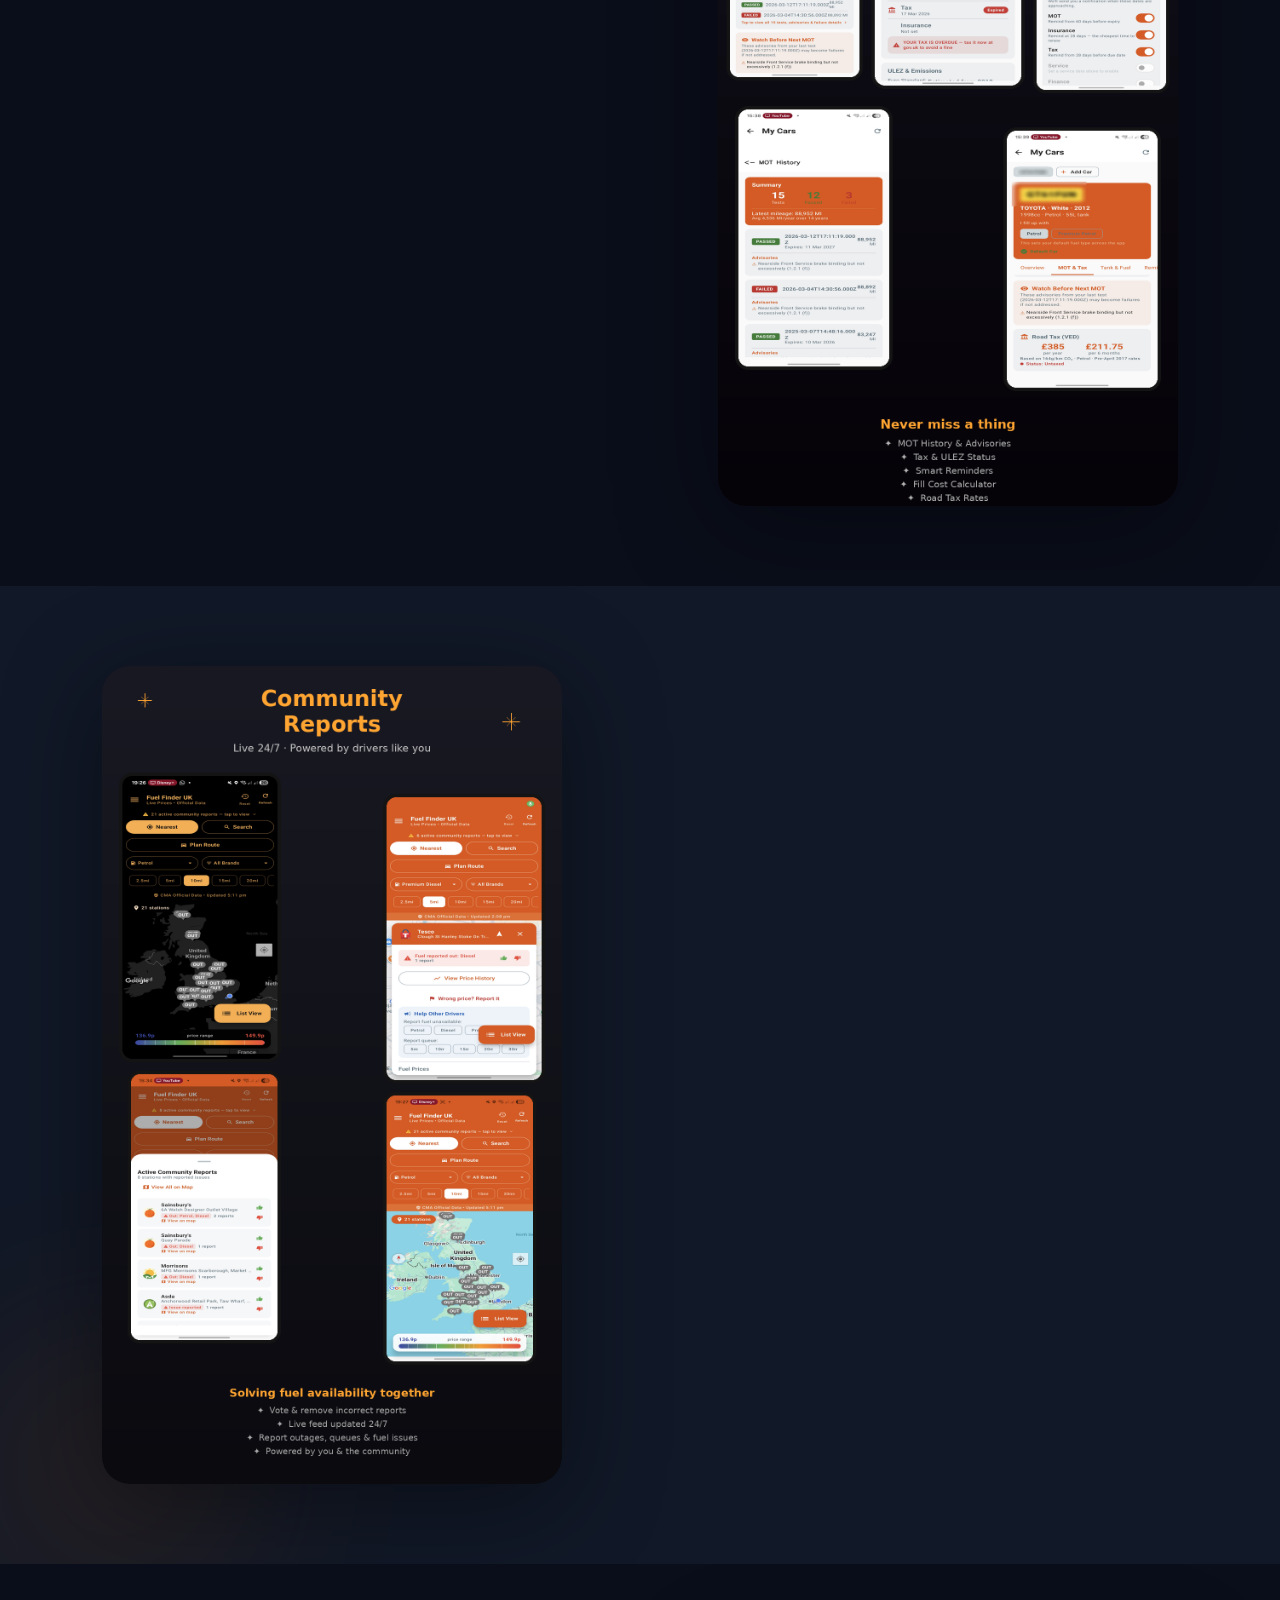
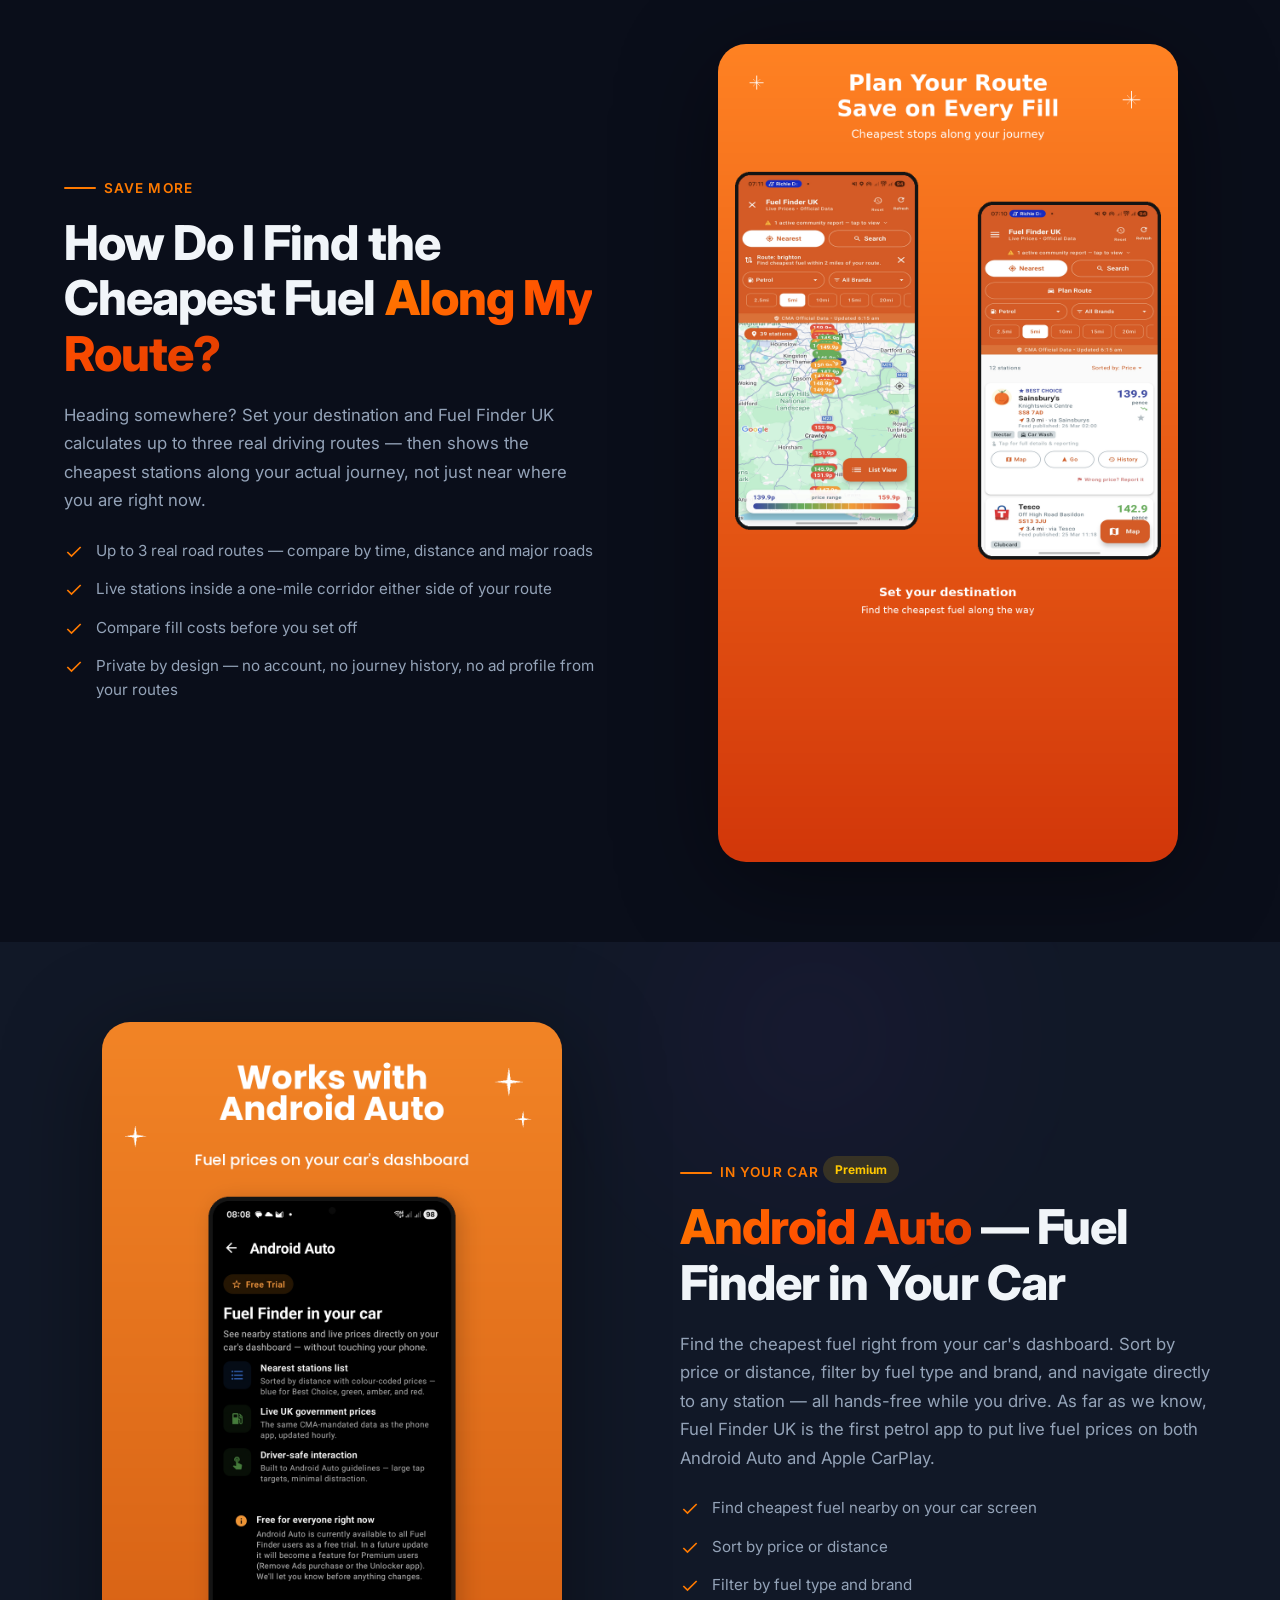
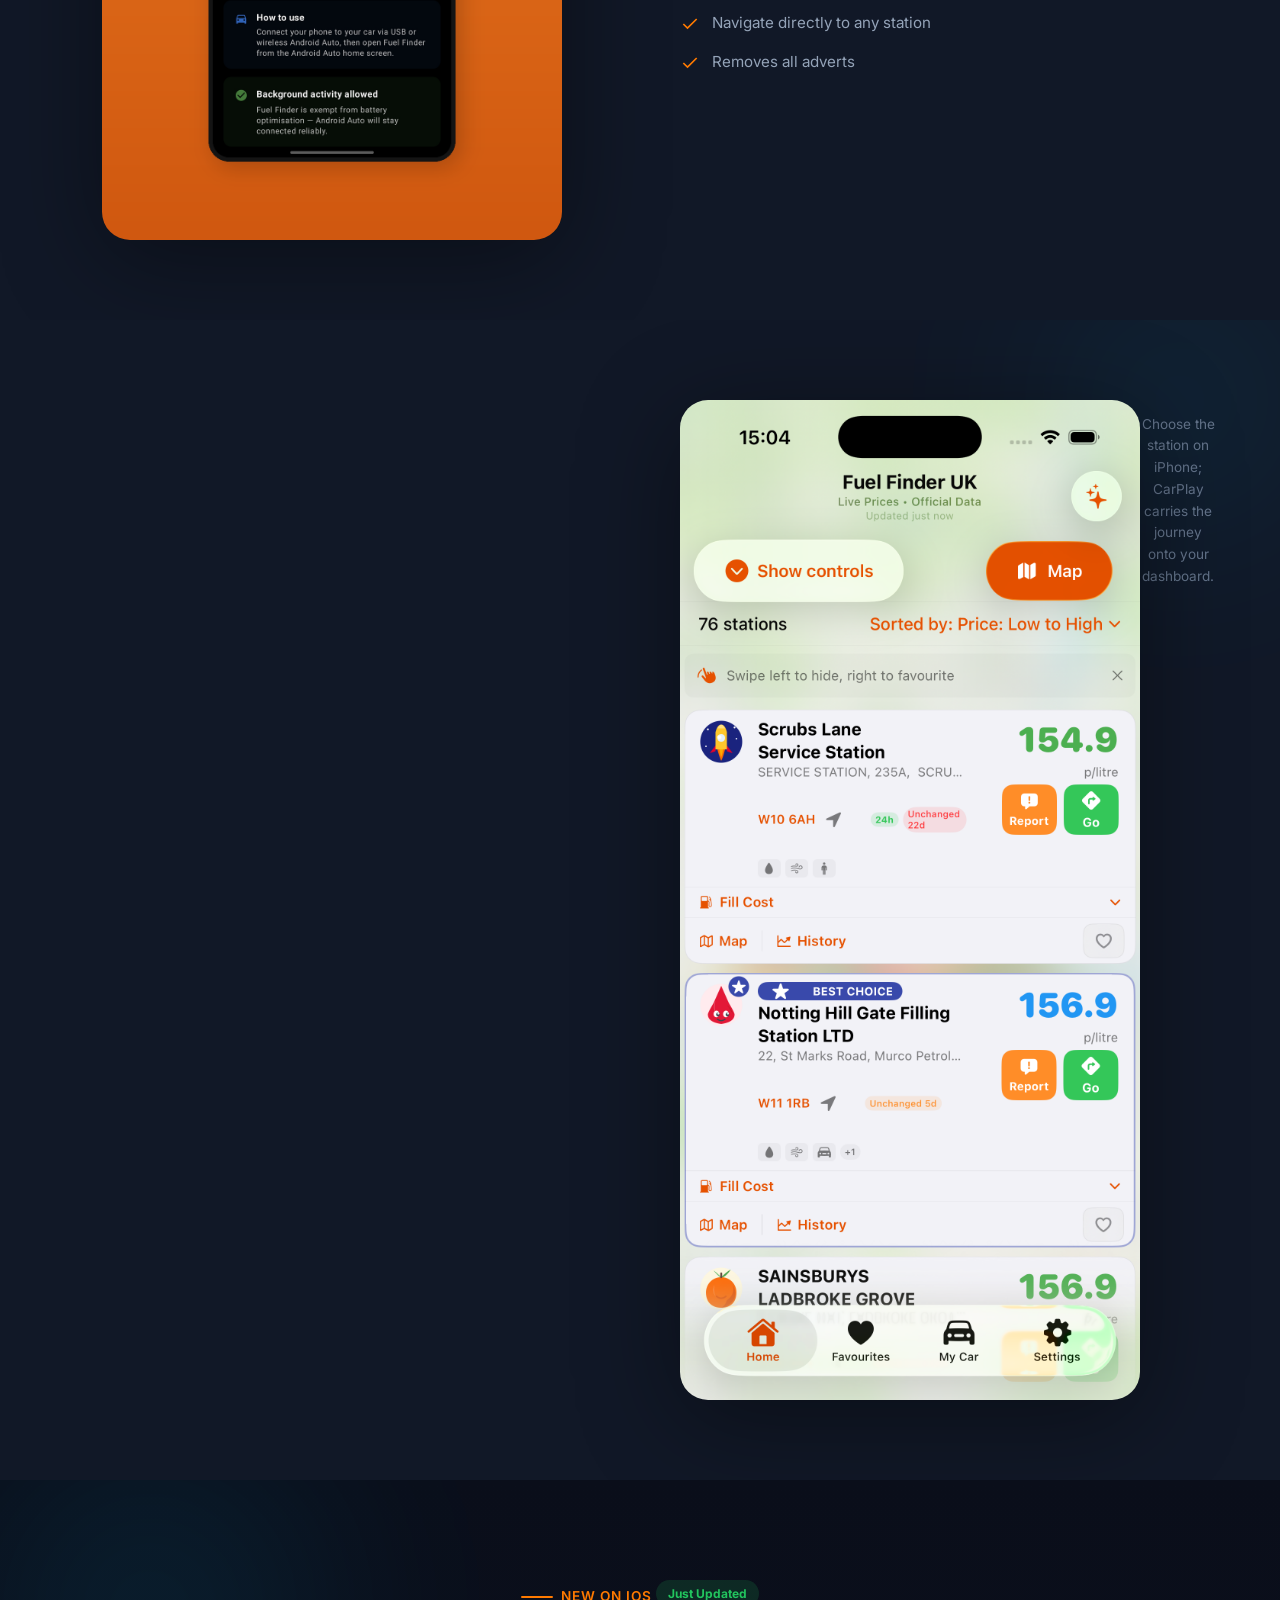
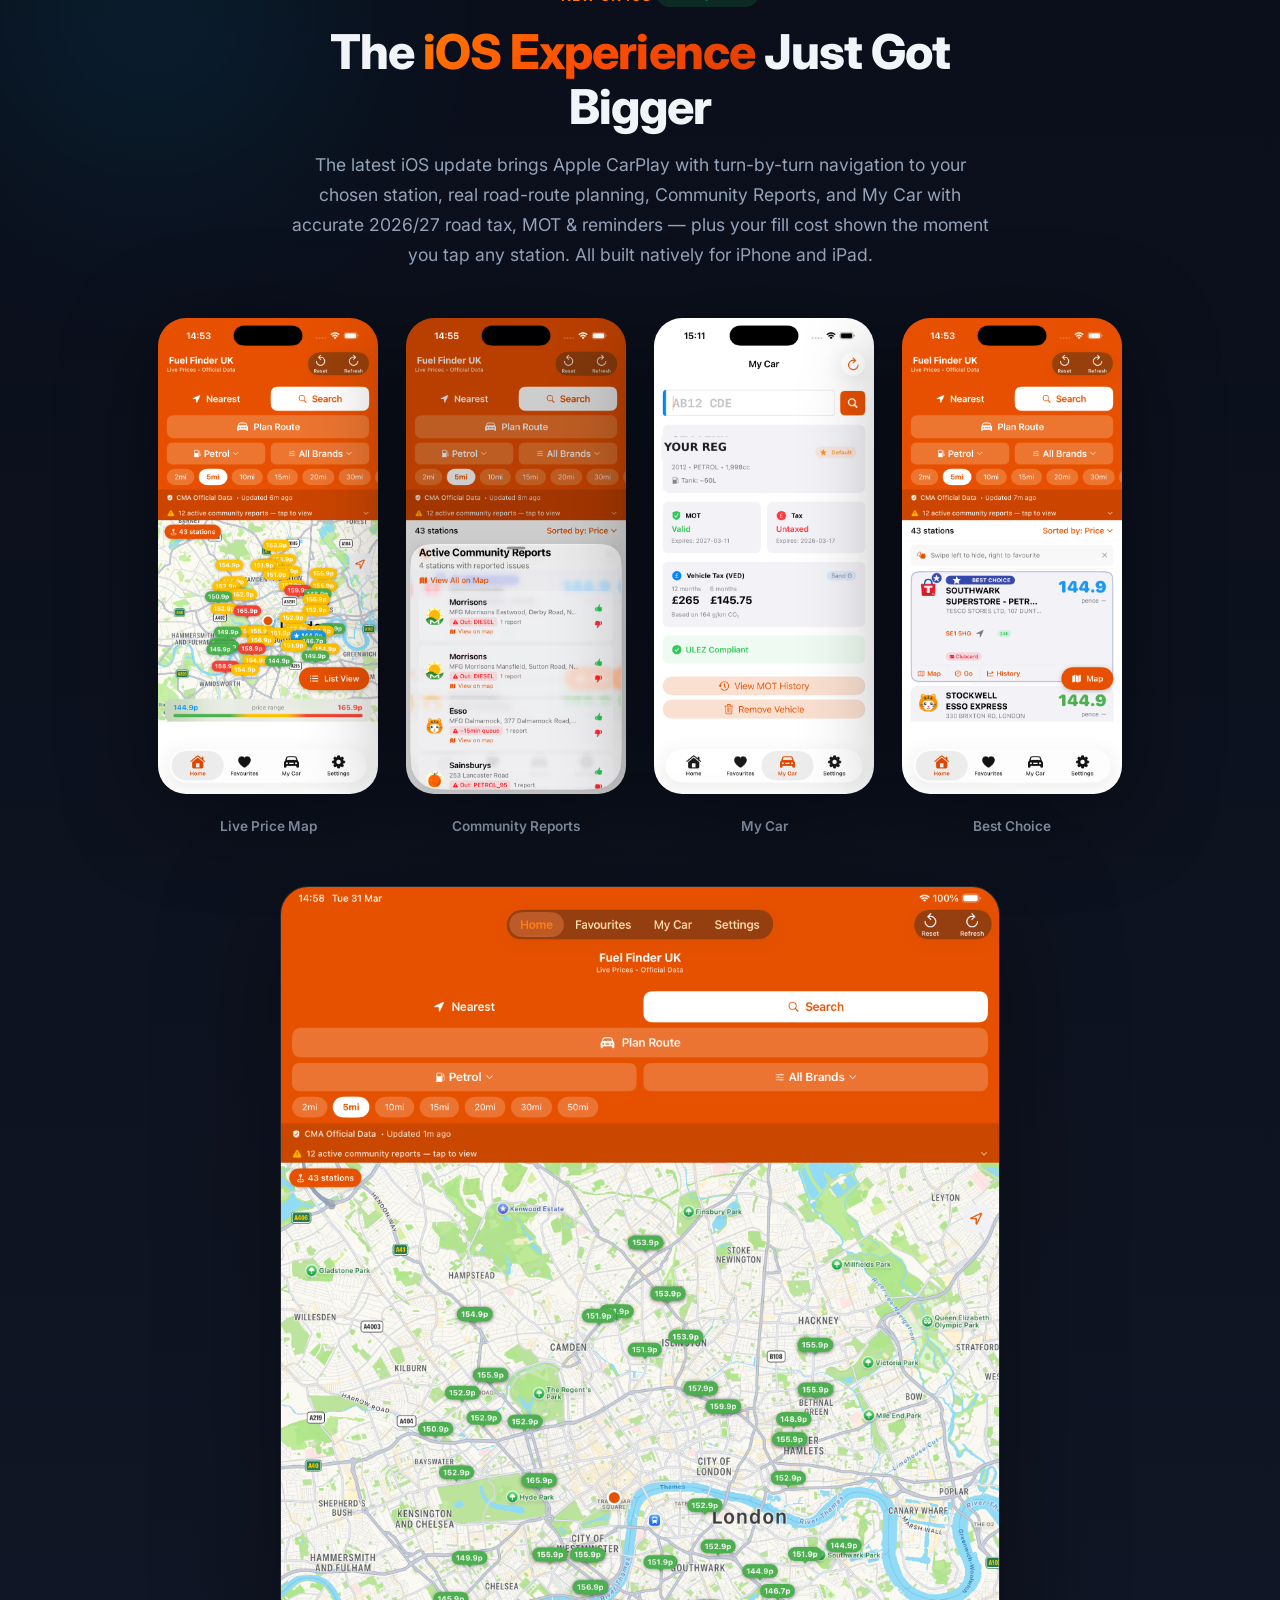
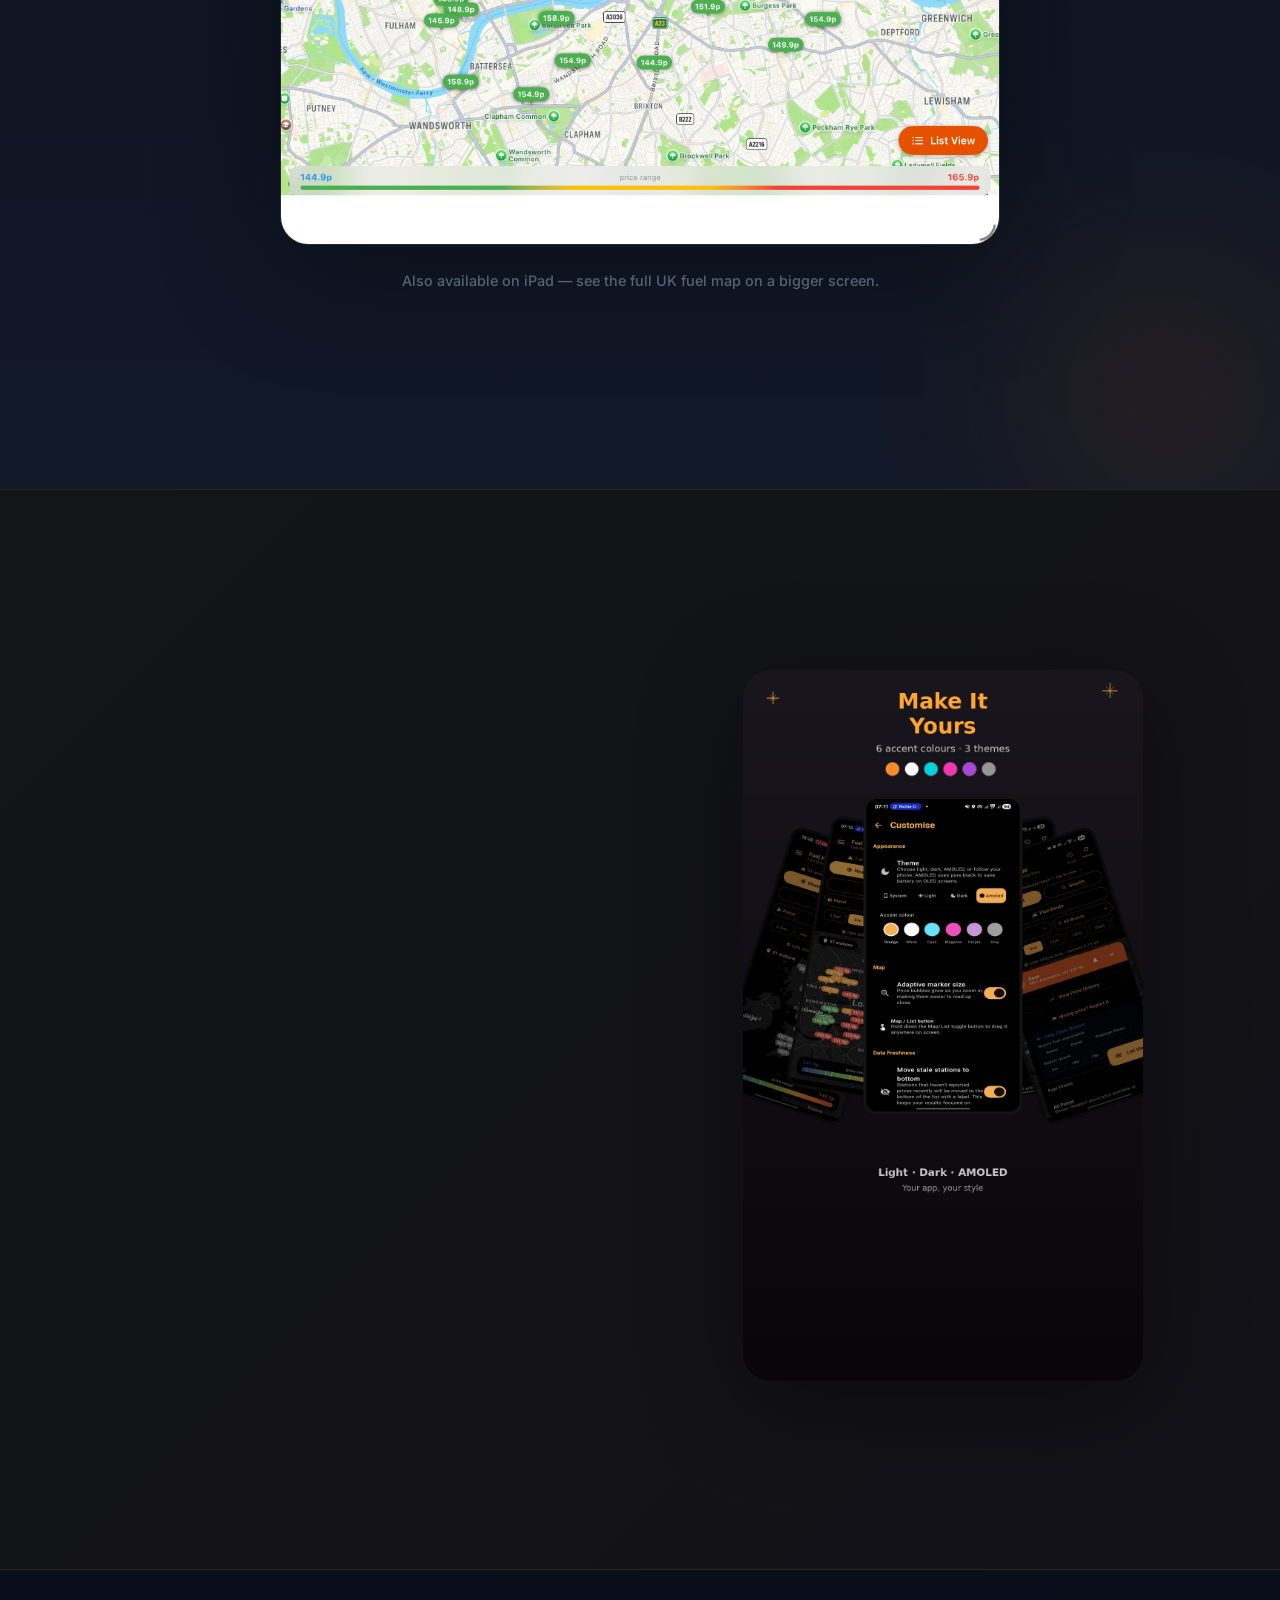
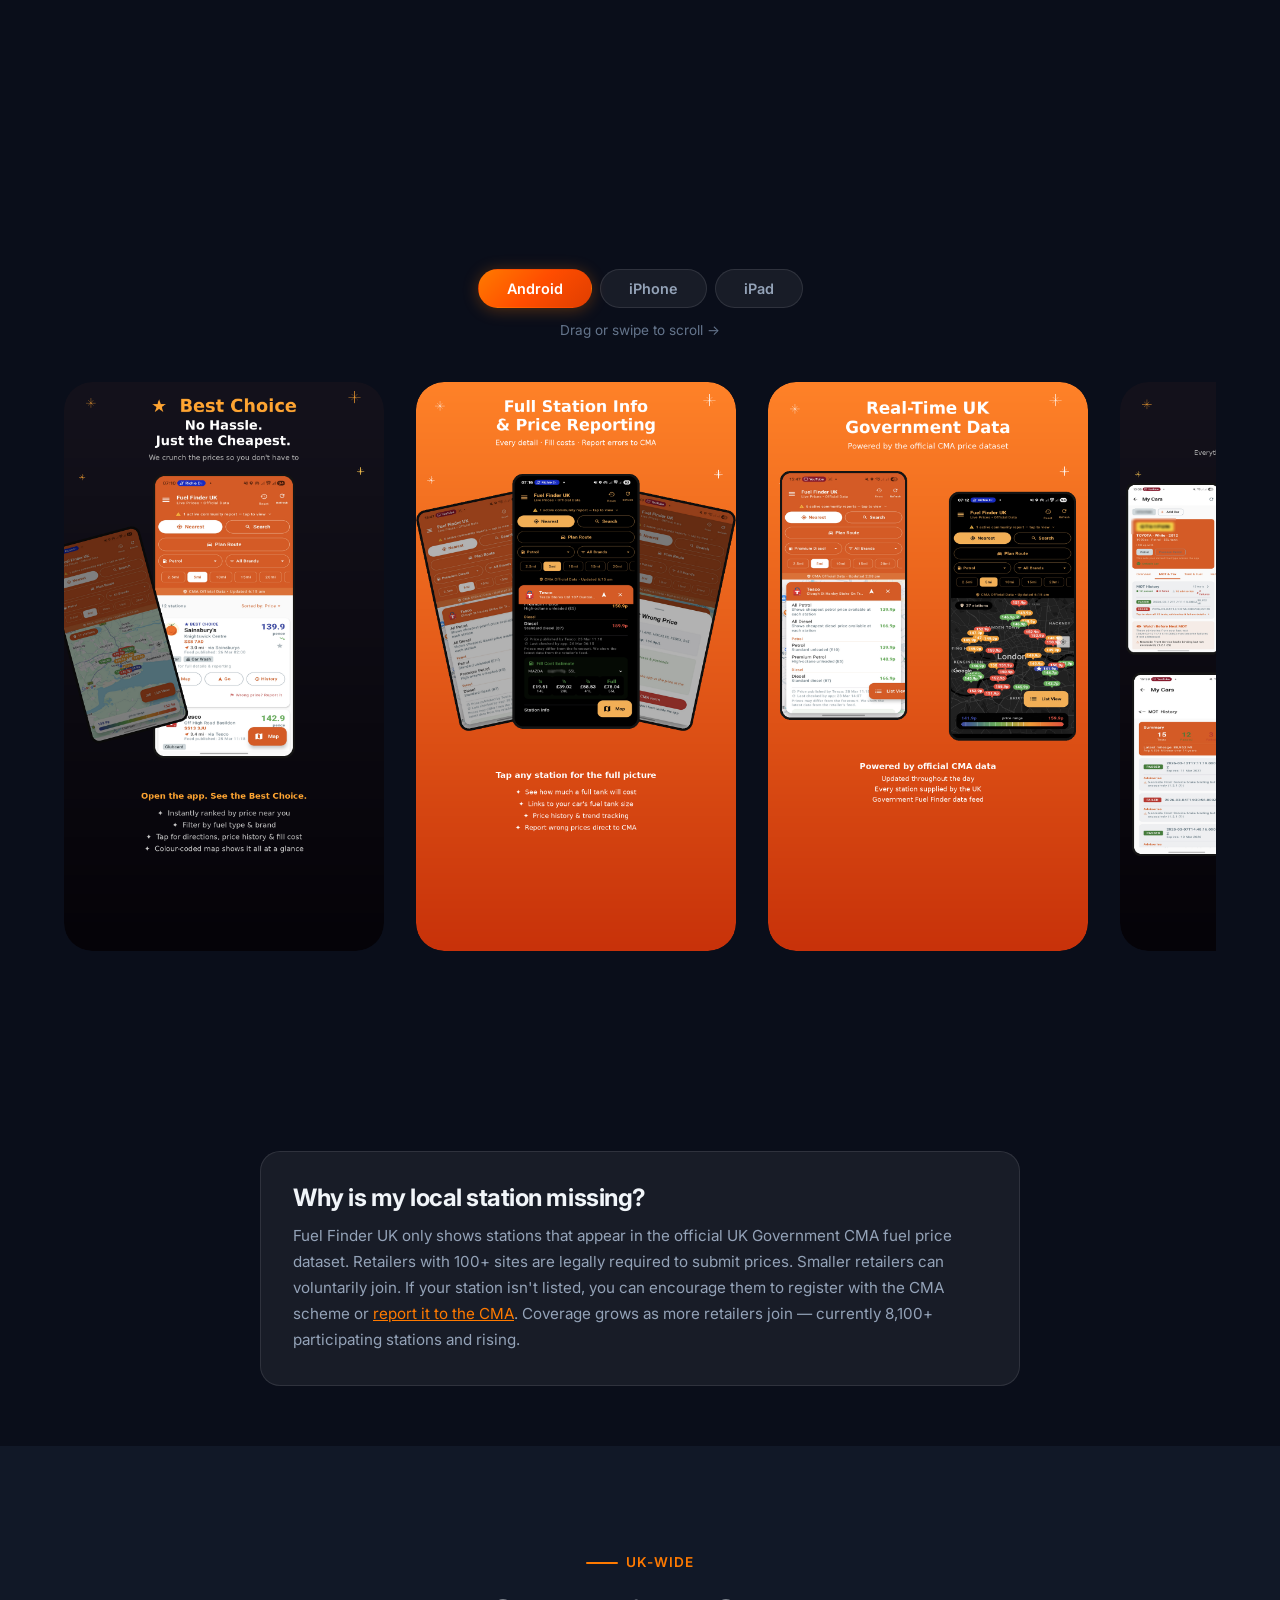
==== commit b096ebbe: "Show simple mode and in-car features" ====
--- a/index.html
+++ b/index.html
@@ -743,14 +743,6 @@
     .footer-links { display: flex; gap: 24px; }
     .footer-links a { color: var(--text-muted); text-decoration: none; font-size: 0.85rem; transition: color 0.2s; }
     .footer-links a:hover { color: var(--text-primary); }
-    .footer-studio {
-      display: inline-flex; align-items: center; gap: 10px; padding: 7px 10px;
-      border: 1px solid var(--glass-border); border-radius: 10px;
-      background: rgba(255,255,255,0.96); color: #202124; text-decoration: none;
-    }
-    .footer-studio:hover { border-color: rgba(255,107,0,0.7); }
-    .footer-studio small { color: #65696f; font-size: 0.68rem; line-height: 1.2; }
-    .footer-studio img { width: 116px; height: auto; }
     .footer-copy { color: var(--text-muted); font-size: 0.8rem; text-align: center; width: 100%; margin-top: 16px; }
 
     /* ===== ANIMATIONS ===== */
@@ -844,6 +836,32 @@
     .ios-ipad-label {
       margin-top: 16px; font-size: 0.9rem; color: var(--text-muted); font-weight: 500;
     }
+
+    /* ===== SIMPLE MODE FLOW ===== */
+    .simple-flow {
+      position: relative; overflow: hidden;
+      background: linear-gradient(135deg, #151923 0%, #202a38 55%, #172b2d 100%);
+    }
+    .simple-flow-header { max-width: 720px; margin: 0 auto 44px; text-align: center; }
+    .simple-flow-header p { color: #b9c5cc; font-size: 1.08rem; line-height: 1.7; margin-top: 16px; }
+    .simple-flow-steps {
+      display: grid; grid-template-columns: repeat(4, 1fr); gap: 18px;
+      max-width: 1180px; margin: 0 auto;
+    }
+    .simple-flow-step { min-width: 0; }
+    .simple-flow-step img {
+      display: block; width: 100%; border-radius: 22px;
+      border: 1px solid rgba(255,255,255,0.16);
+      box-shadow: 0 22px 50px rgba(0,0,0,0.32);
+      transition: transform 0.3s ease, box-shadow 0.3s ease;
+    }
+    .simple-flow-step:hover img { transform: translateY(-8px); box-shadow: 0 30px 60px rgba(0,0,0,0.42); }
+    .simple-flow-step h3 { color: #fff; font-size: 1rem; margin: 18px 0 6px; }
+    .simple-flow-step p { color: #aebbc3; font-size: 0.9rem; line-height: 1.5; margin: 0; }
+    .simple-flow-platform { display: inline-flex; margin-bottom: 10px; padding: 5px 10px; border-radius: 999px; background: rgba(255,255,255,0.1); color: #ffb38d; font-size: 0.72rem; font-weight: 700; letter-spacing: 0.06em; text-transform: uppercase; }
+    .simple-flow-note { max-width: 760px; margin: 40px auto 0; color: #aebbc3; font-size: 0.88rem; line-height: 1.6; text-align: center; }
+    @media (max-width: 900px) { .simple-flow-steps { grid-template-columns: repeat(2, 1fr); } }
+    @media (max-width: 500px) { .simple-flow-steps { grid-template-columns: 1fr 1fr; gap: 10px; } .simple-flow-step h3 { font-size: 0.88rem; } .simple-flow-step p { font-size: 0.78rem; } }
 
     @media (max-width: 900px) {
       .ios-phone-item { flex: 0 0 160px; }
@@ -885,7 +903,9 @@
       <li><a href="#features">Features</a></li>
       <li><a href="#ios-update">iOS</a></li>
       <li><a href="#my-cars">My Cars</a></li>
+      <li><a href="#simple-mode">Simple mode</a></li>
       <li><a href="#android-auto">Android Auto</a></li>
+      <li><a href="#apple-carplay">Apple CarPlay</a></li>
       <li><a href="#faq">FAQ</a></li>
       <li><a href="/guides/compare-uk-fuel-prices.html">Fuel price guide</a></li>
     </ul>
@@ -988,7 +1008,7 @@
           UK Government CMA Dataset
         </div>
         <h2>Where Does Fuel Finder UK <span class="gradient-text">Get Its Data?</span></h2>
-        <p class="about-geo">Fuel Finder UK is a free app that compares live petrol and diesel prices at over 6,000 UK stations. It uses the official UK Government CMA dataset — updated every 30 minutes — so you always see real, verified prices from retailers like Tesco, Asda, BP, and Shell. No sign-up needed, available on Android and iOS.</p>
+        <p class="about-geo">Fuel Finder UK is a free app that compares live petrol and diesel prices at over 8,100 participating UK stations. It uses the official UK Government CMA dataset — updated every 30 minutes — so you always see real, verified prices from retailers like Tesco, Asda, BP, and Shell. No sign-up needed, available on Android and iOS.</p>
       </div>
       <div class="spotlight-visual">
         <img class="spotlight-img" src="screenshots/03_uk_coverage.png" alt="UK coverage showing government CMA data" loading="lazy" />
@@ -1090,6 +1110,57 @@
       </div>
 
     </div>
+  </div>
+</section>
+
+<!-- ===== SIMPLE MODE FLOW ===== -->
+<section class="simple-flow" id="simple-mode">
+  <div class="orb orb-orange" style="width:420px;height:420px;top:-180px;right:-120px;opacity:.18;"></div>
+  <div class="container">
+    <div class="simple-flow-header animate-in">
+      <span class="section-label">Android · Simple mode</span>
+      <h2>Fuel prices without the <span class="gradient-text">faff</span></h2>
+      <p>Android drivers told us they wanted a faster, simpler way to get started. Choose your fuel, choose a town or postcode, and see the answer — with both a map and a list when you want to compare stations.</p>
+    </div>
+    <div class="simple-flow-steps">
+      <div class="simple-flow-step">
+        <span class="simple-flow-platform">Android · 1</span>
+        <img src="screenshots/android-simple-fuel.png" alt="Android Simple mode fuel selection screen" loading="lazy" />
+        <h3>Pick your fuel</h3>
+        <p>Petrol, diesel, or premium — one tap to start.</p>
+      </div>
+      <div class="simple-flow-step">
+        <span class="simple-flow-platform">Android · 2</span>
+        <img src="screenshots/android-simple-area.png" alt="Android Simple mode area selection screen" loading="lazy" />
+        <h3>Choose an area</h3>
+        <p>Use a town or postcode when you are planning ahead.</p>
+      </div>
+      <div class="simple-flow-step">
+        <span class="simple-flow-platform">Android · 3</span>
+        <img src="screenshots/android-simple-map.png" alt="Android Simple mode map showing Birmingham fuel prices" loading="lazy" />
+        <h3>See prices on the map</h3>
+        <p>Get the local picture at a glance.</p>
+      </div>
+      <div class="simple-flow-step">
+        <span class="simple-flow-platform">Android · 4</span>
+        <img src="screenshots/android-simple-list.png" alt="Android Simple mode list showing Birmingham fuel prices" loading="lazy" />
+        <h3>Or use the list</h3>
+        <p>Compare nearby stations, prices, and distances directly.</p>
+      </div>
+      <div class="simple-flow-step">
+        <span class="simple-flow-platform">iOS · Standard flow</span>
+        <img src="screenshots/ios-simple-result-map.png" alt="iPhone fuel price map view" loading="lazy" />
+        <h3>Map view on iPhone</h3>
+        <p>Scan the price picture visually, then switch when you are ready.</p>
+      </div>
+      <div class="simple-flow-step">
+        <span class="simple-flow-platform">iOS · Standard flow</span>
+        <img src="screenshots/ios-simple-result-list.png" alt="iPhone fuel price list view" loading="lazy" />
+        <h3>List view on iPhone</h3>
+        <p>See station names, prices, and addresses in a clean list.</p>
+      </div>
+    </div>
+    <p class="simple-flow-note">Simple mode responds to Android user feedback. The iOS app works differently, with its own native flow and a quick choice between Map and List views.</p>
   </div>
 </section>
 
@@ -1237,7 +1308,32 @@
         </ul>
       </div>
       <div class="spotlight-visual">
-        <img class="spotlight-img" src="screenshots/08_android_auto_premium.png" alt="Android Auto showing fuel prices on car display" loading="lazy" />
+        <img class="spotlight-img" src="screenshots/android-auto-how-to.png" alt="Fuel Finder UK Android Auto setup and dashboard features" loading="lazy" />
+      </div>
+    </div>
+  </div>
+</section>
+
+<!-- ===== APPLE CARPLAY SPOTLIGHT ===== -->
+<section class="spotlight" id="apple-carplay" style="background:var(--bg-secondary);">
+  <div class="orb orb-blue" style="width:360px;height:360px;top:-100px;right:-80px;"></div>
+  <div class="container">
+    <div class="spotlight-grid">
+      <div class="spotlight-content animate-in">
+        <span class="section-label">In Your Car</span>
+        <span class="bento-tag new" style="display:inline-block;margin-bottom:16px;">Apple CarPlay</span>
+        <h2><span class="blue-text">Apple CarPlay</span> — Live fuel prices on your drive</h2>
+        <p>Connect your iPhone to CarPlay and bring Fuel Finder into the dashboard. Browse live nearby stations, compare prices, and start turn-by-turn navigation without reaching for your phone.</p>
+        <ul class="spotlight-list">
+          <li><svg viewBox="0 0 24 24" fill="none" stroke="currentColor" stroke-width="2"><polyline points="20 6 9 17 4 12"/></svg> Browse nearby stations from the CarPlay screen</li>
+          <li><svg viewBox="0 0 24 24" fill="none" stroke="currentColor" stroke-width="2"><polyline points="20 6 9 17 4 12"/></svg> Compare live prices before choosing where to stop</li>
+          <li><svg viewBox="0 0 24 24" fill="none" stroke="currentColor" stroke-width="2"><polyline points="20 6 9 17 4 12"/></svg> Choose a station and start turn-by-turn directions</li>
+          <li><svg viewBox="0 0 24 24" fill="none" stroke="currentColor" stroke-width="2"><polyline points="20 6 9 17 4 12"/></svg> Designed for safe, glanceable in-car interaction</li>
+        </ul>
+      </div>
+      <div class="spotlight-visual">
+        <img class="spotlight-img" src="screenshots/ios-carplay-phone-list.png" alt="Fuel Finder UK iPhone station list used to choose a CarPlay destination" loading="lazy" />
+        <p style="color:var(--text-muted);font-size:.85rem;text-align:center;margin-top:14px;">Choose the station on iPhone; CarPlay carries the journey onto your dashboard.</p>
       </div>
     </div>
   </div>
@@ -1339,7 +1435,7 @@
         <div class="showcase-item"><img src="screenshots/07_route_planning.png" alt="Route planning" loading="lazy" /></div>
         <div class="showcase-item"><img src="screenshots/02_community_reports.png" alt="Community reports" loading="lazy" /></div>
         <div class="showcase-item"><img src="screenshots/01_hero.png" alt="Customisation and themes" loading="lazy" /></div>
-        <div class="showcase-item"><img src="screenshots/08_android_auto_premium.png" alt="Android Auto" loading="lazy" /></div>
+        <div class="showcase-item"><img src="screenshots/android-auto-how-to.png" alt="Android Auto setup and features" loading="lazy" /></div>
       </div>
     </div>
 
@@ -1553,11 +1649,7 @@
         <a href="/guides/cheapest-fuel-along-route.html">Route fuel guide</a>
         <a href="mailto:iiamdarren@gmail.com">Contact</a>
       </div>
-      <a class="footer-studio" href="https://iamdarren.com" aria-label="Built by DF Labs">
-        <small>Built by</small>
-        <img src="df-labs-logo.png" alt="DF Labs" width="116" height="28" loading="lazy" />
-      </a>
-      <p class="footer-copy">&copy; 2026 Fuel Finder UK. An independent app by DF Labs. Not affiliated with or endorsed by the UK Government or CMA. Fuel price data sourced from the publicly available CMA open dataset.</p>
+      <p class="footer-copy">&copy; 2025 Fuel Finder UK. Not affiliated with or endorsed by the UK Government or CMA. Fuel price data sourced from the publicly available CMA open dataset.</p>
     </div>
   </div>
 </footer>
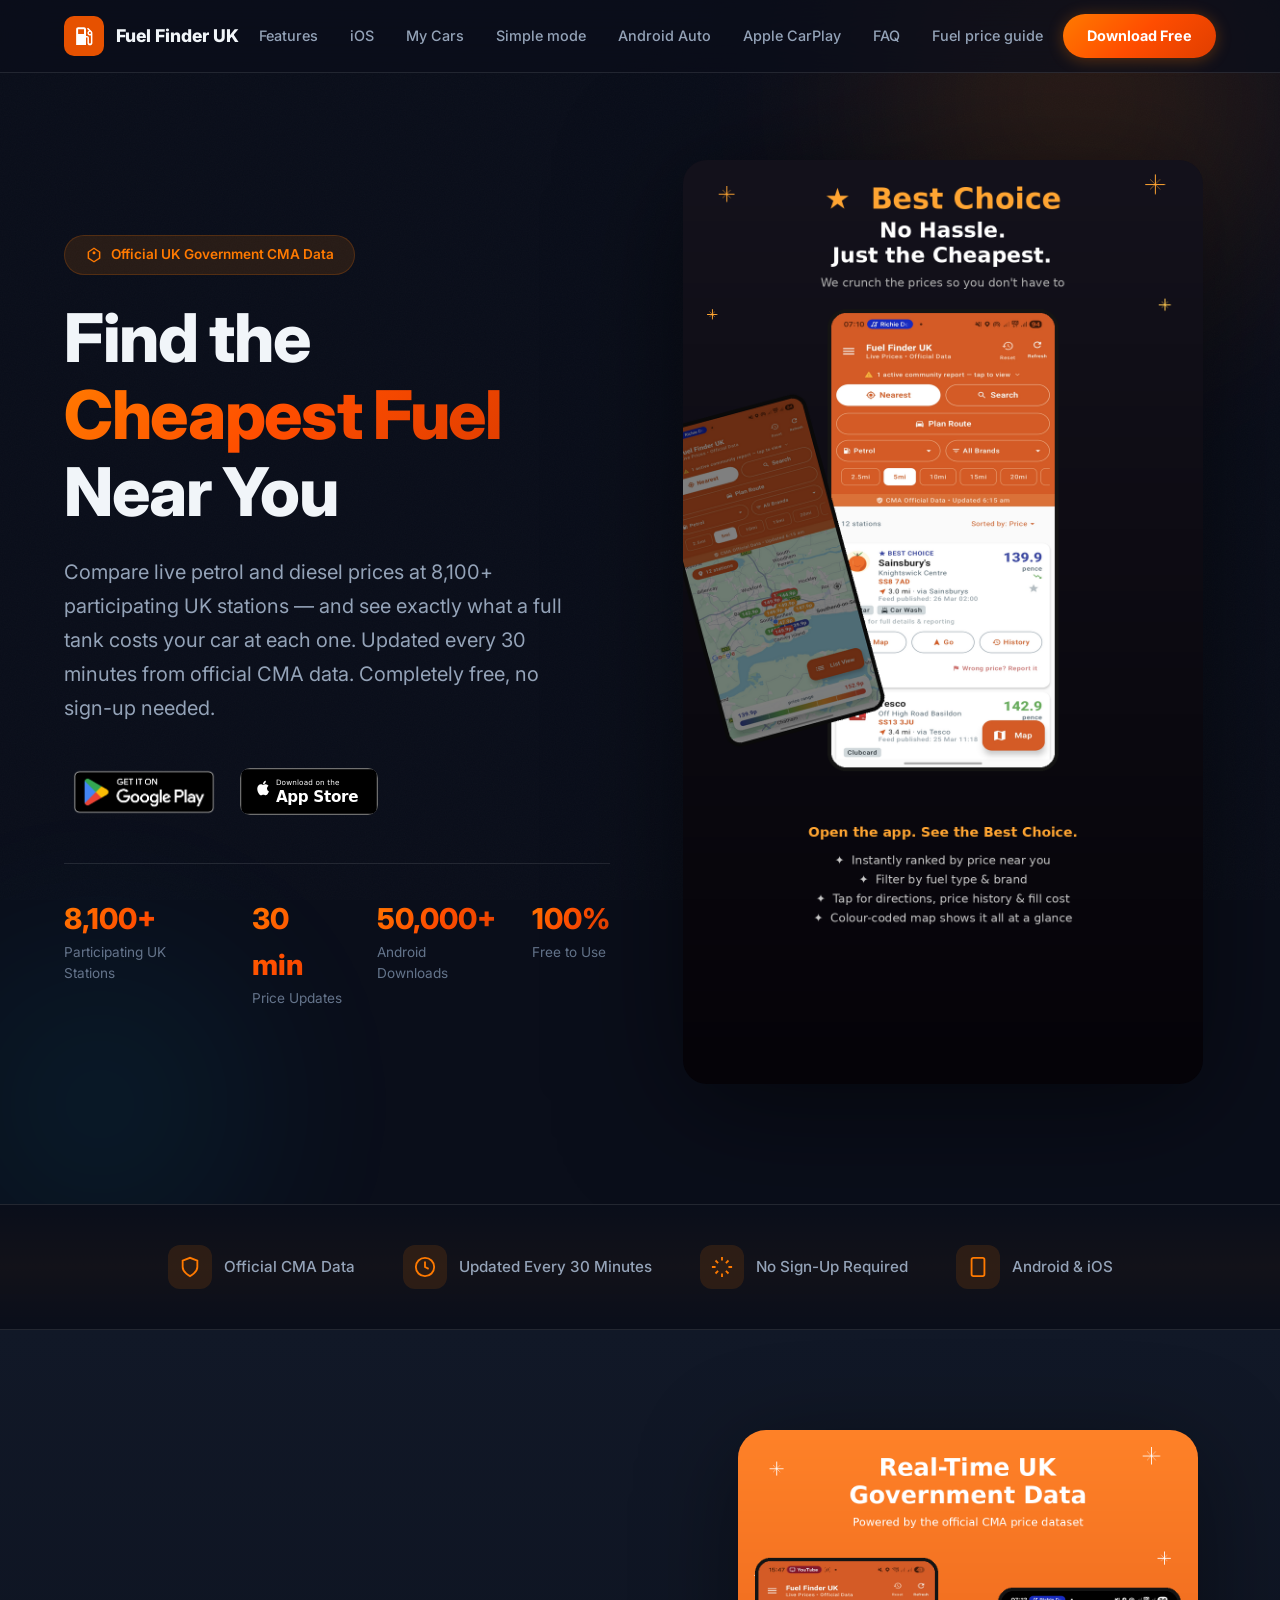
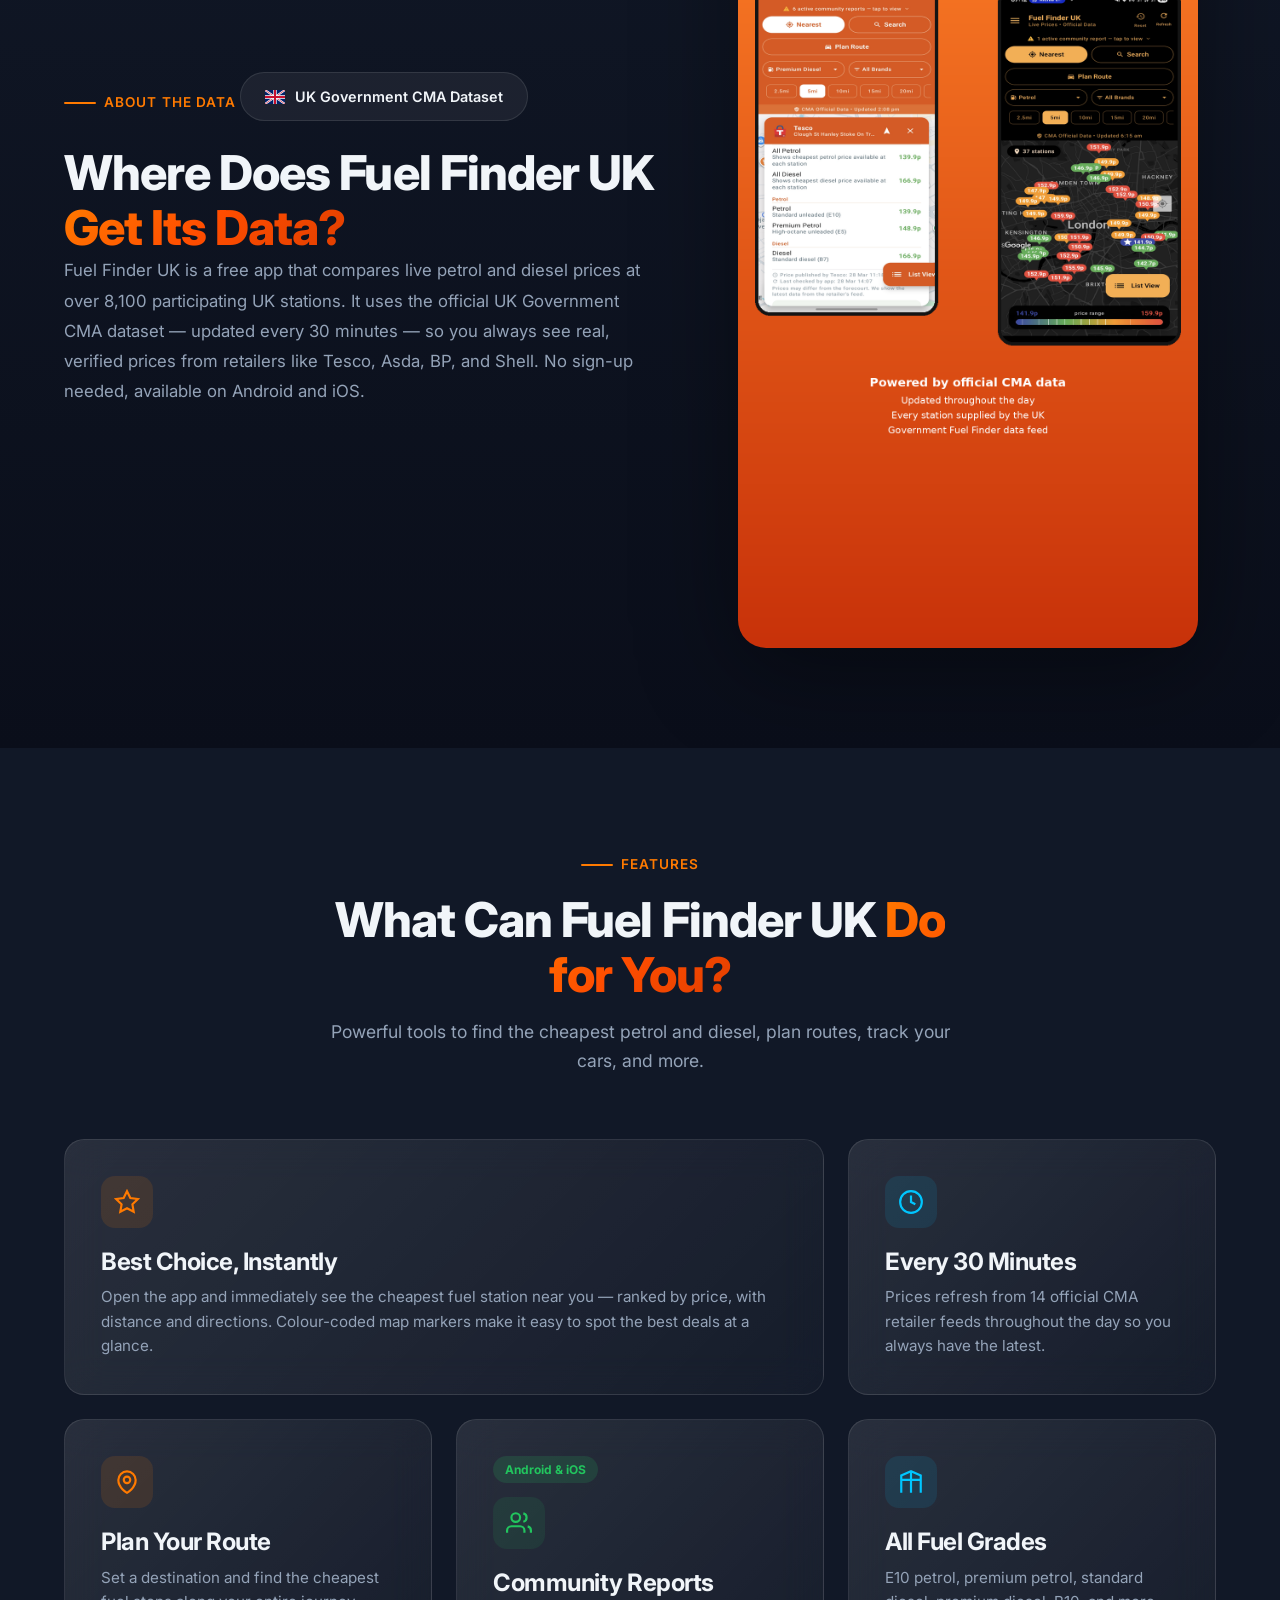
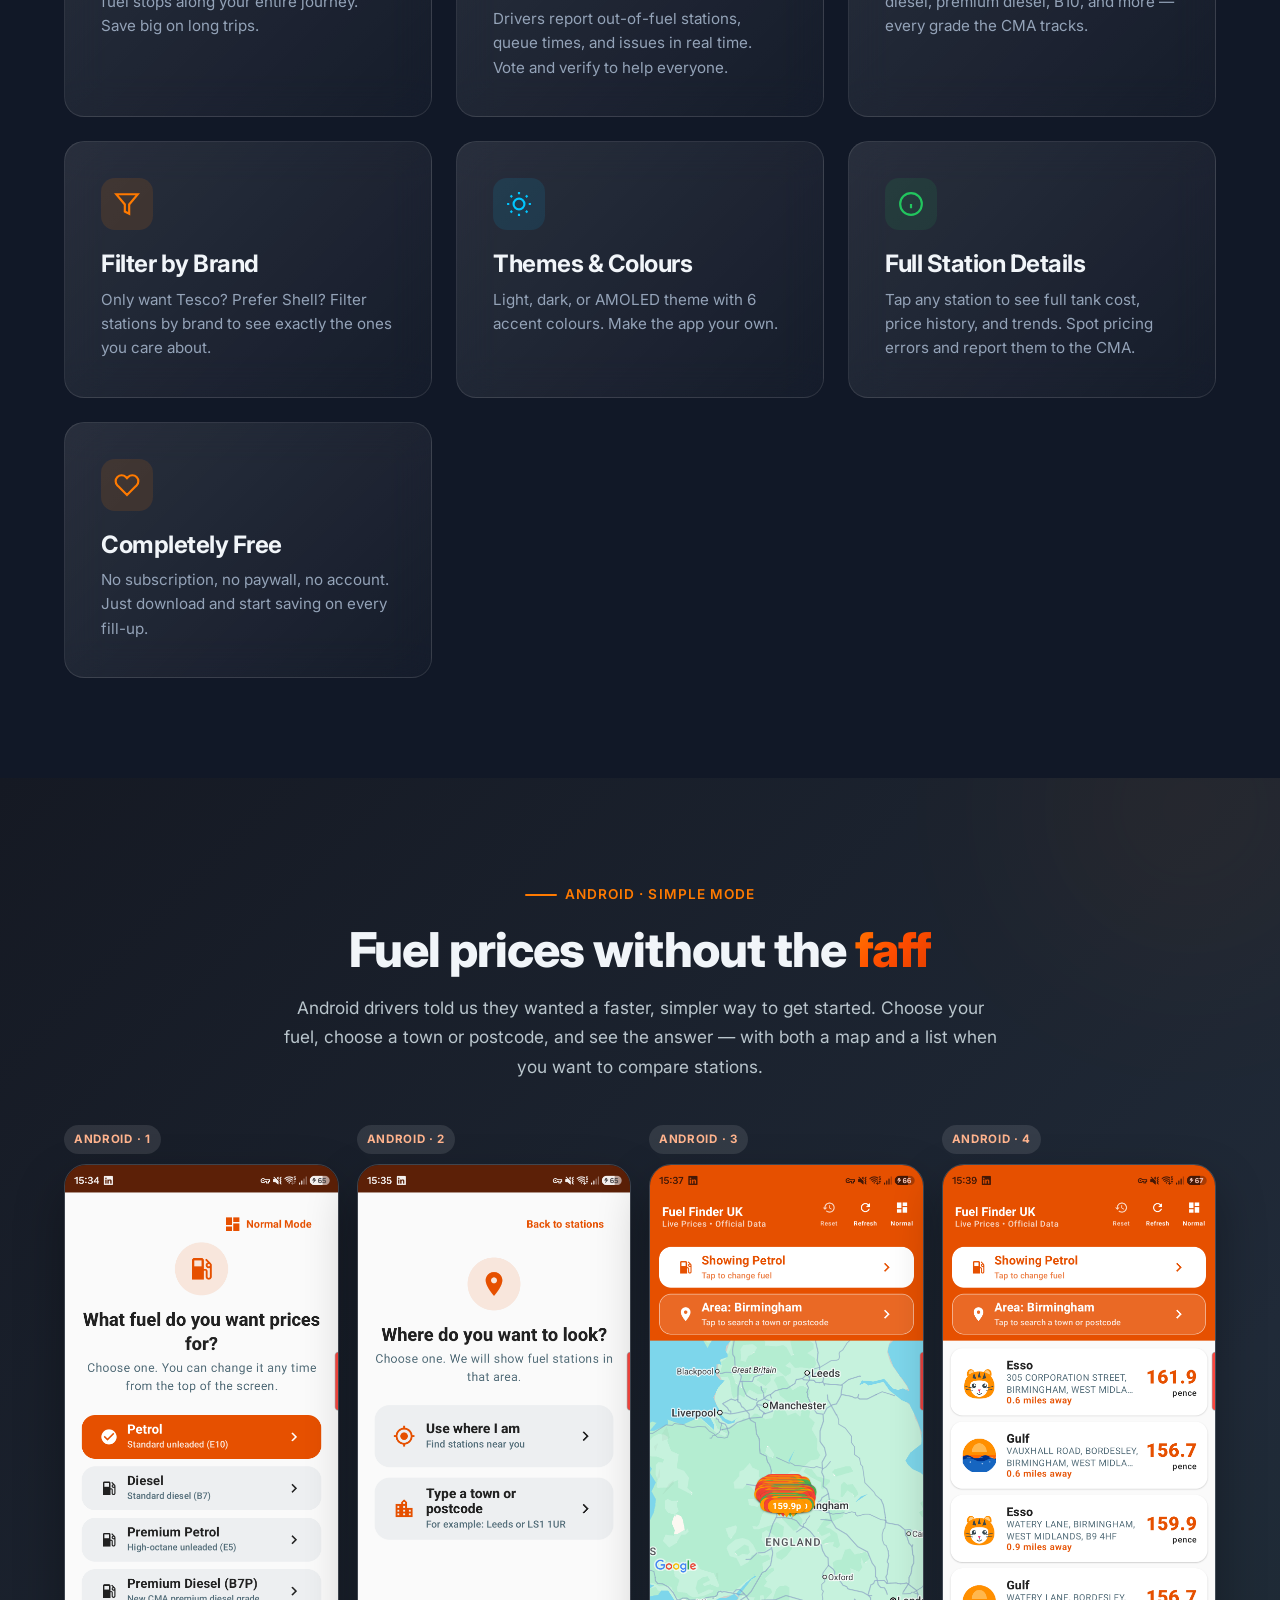
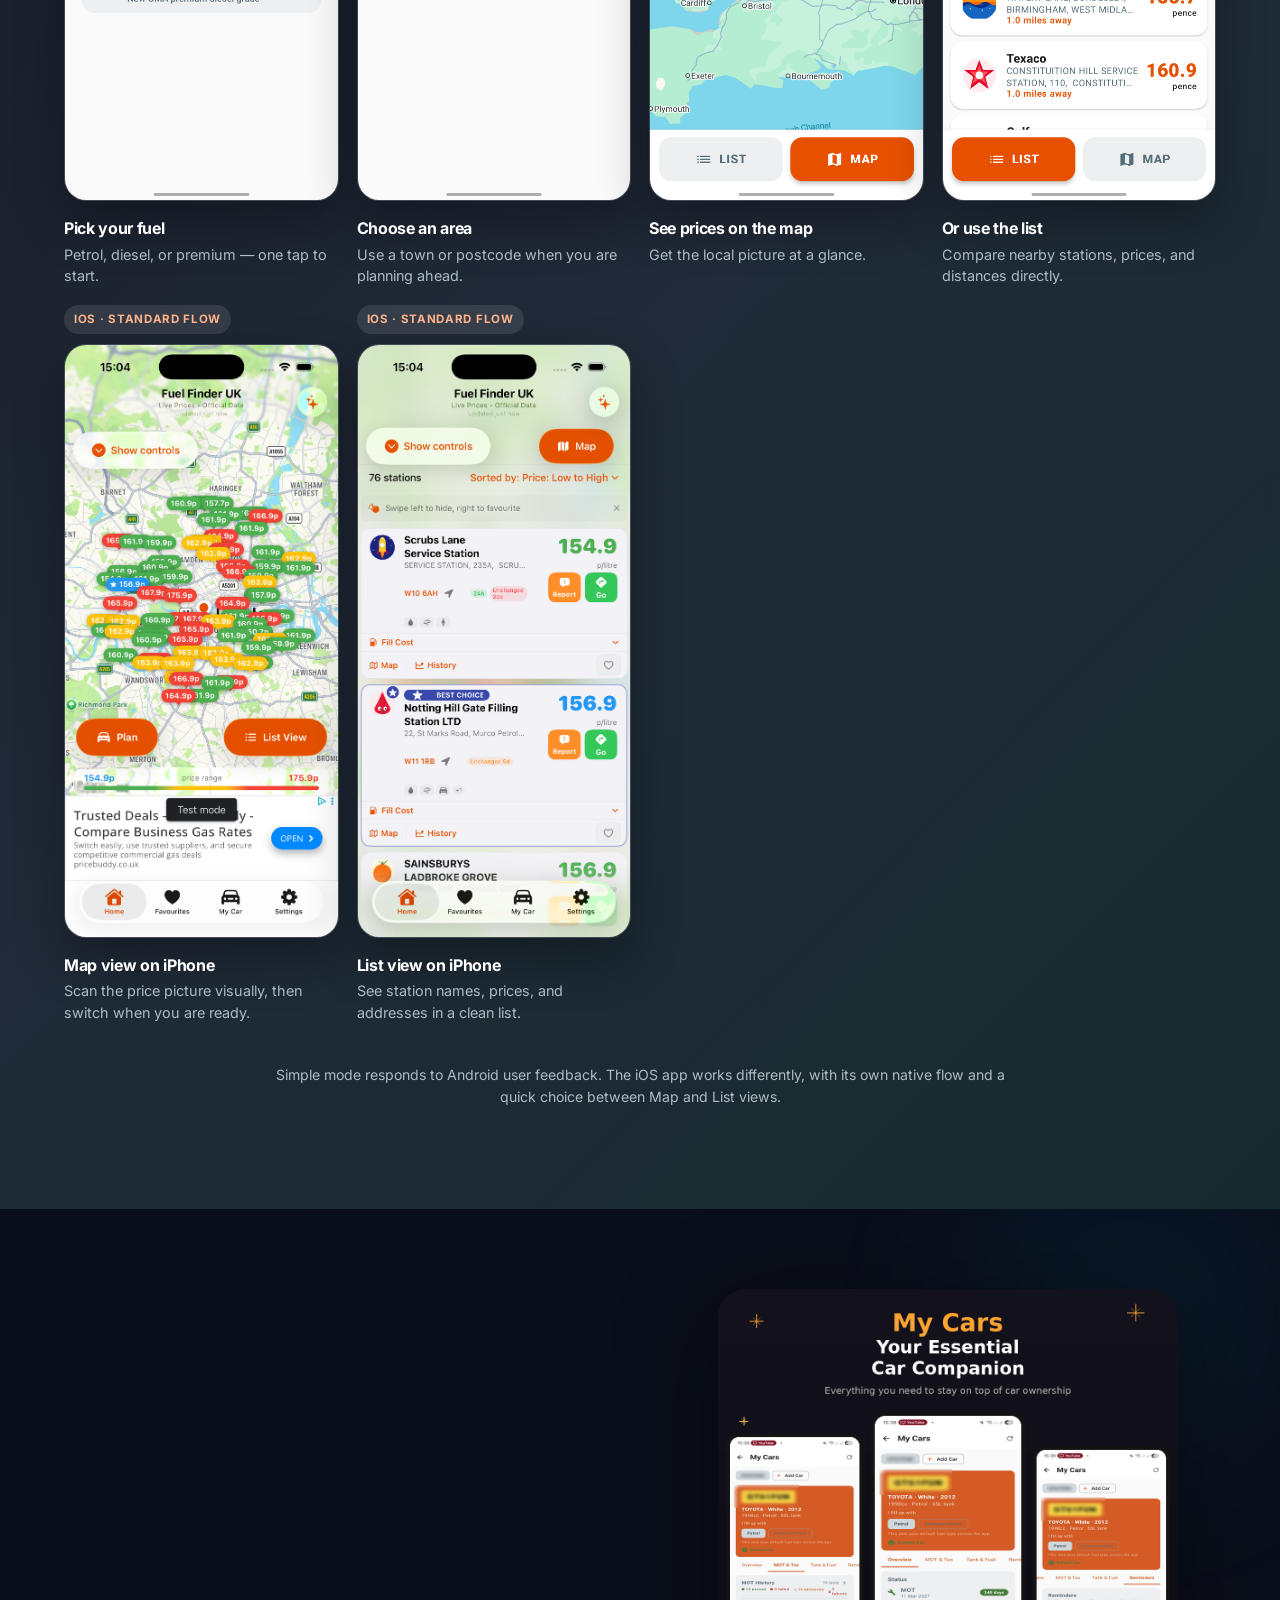
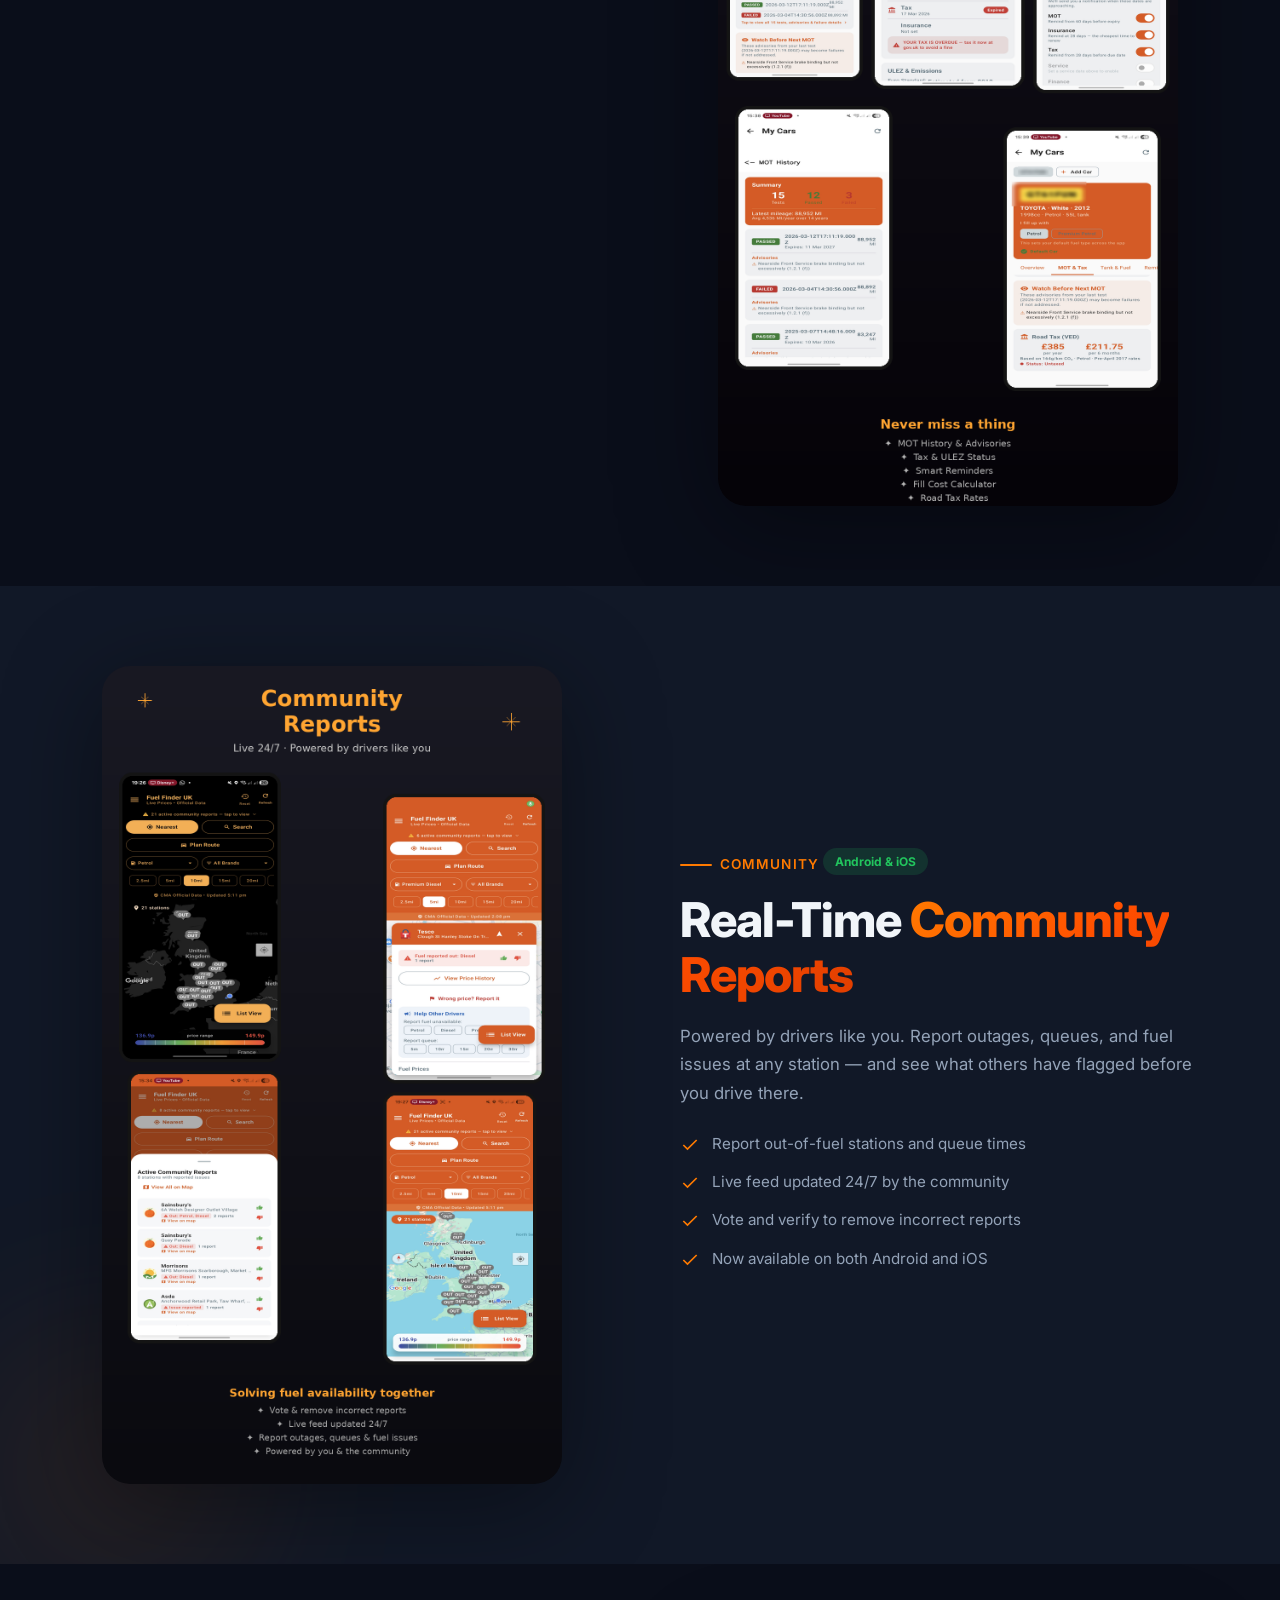
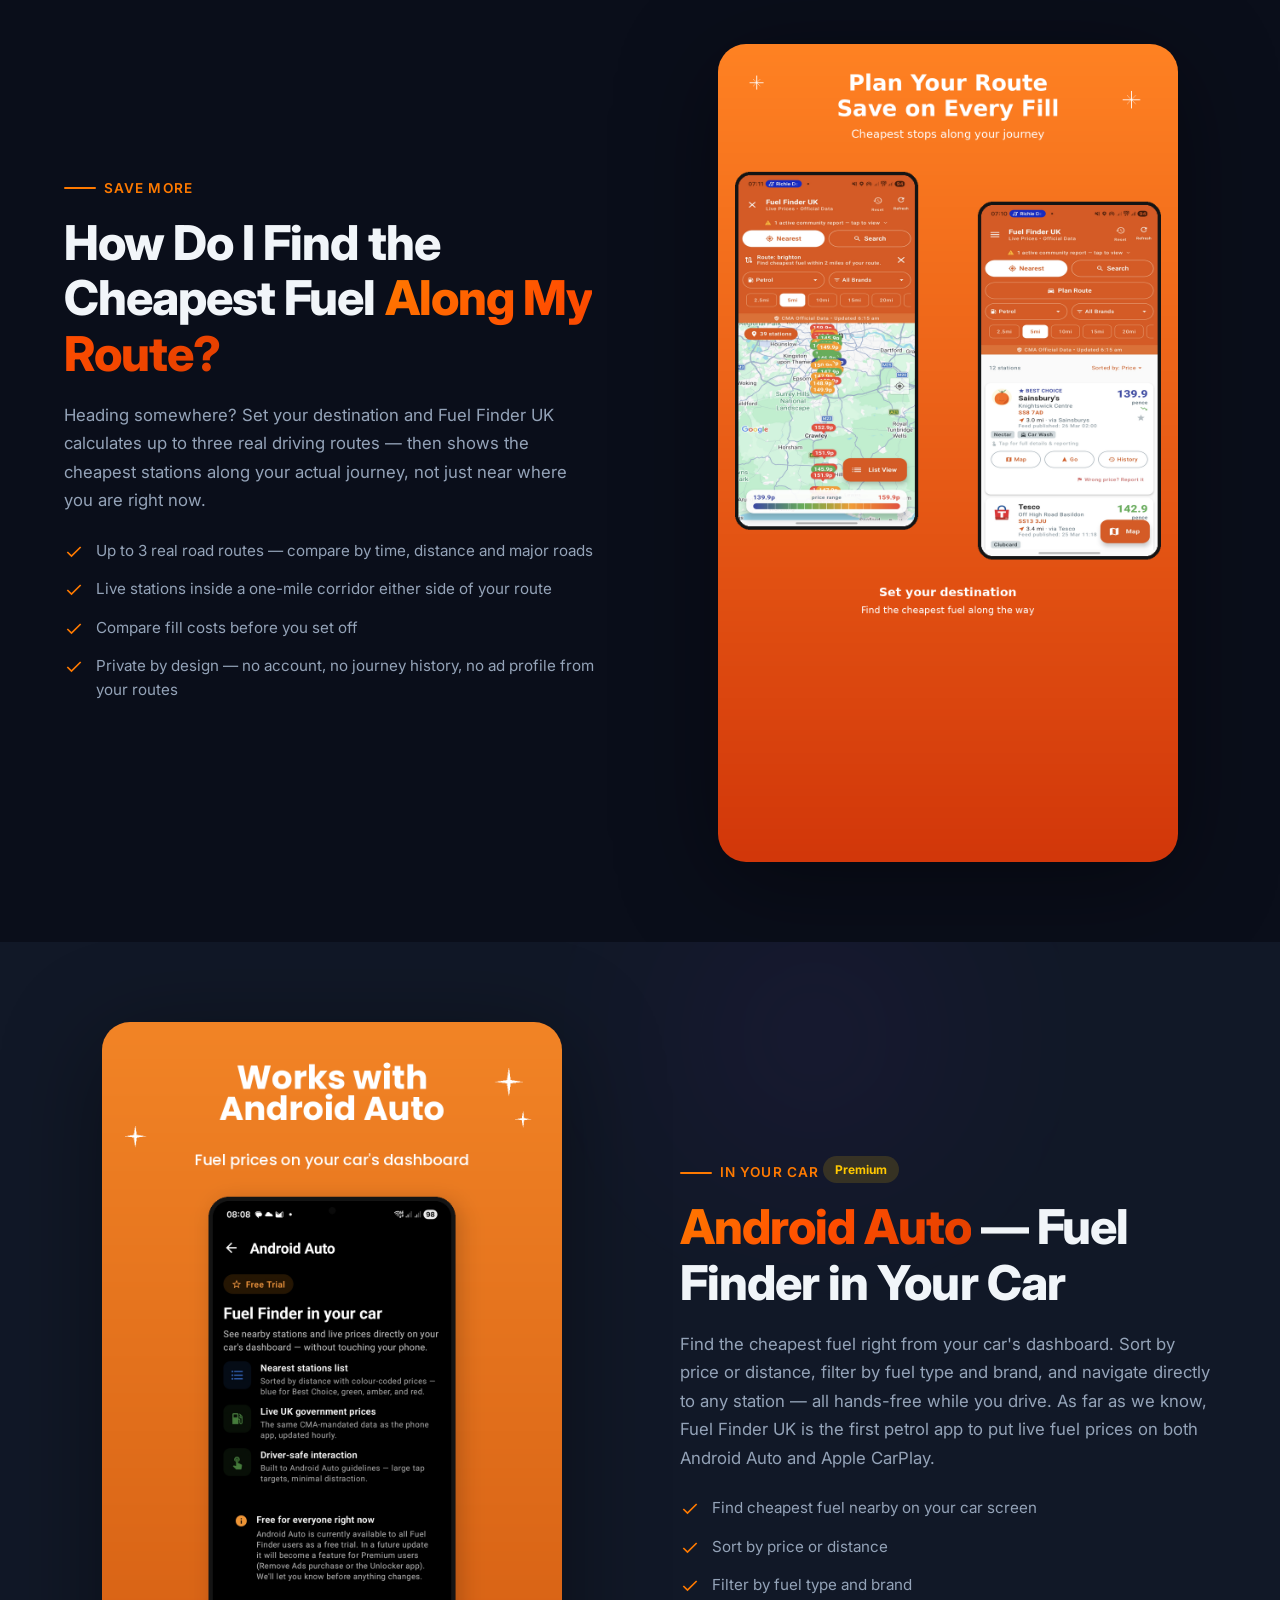
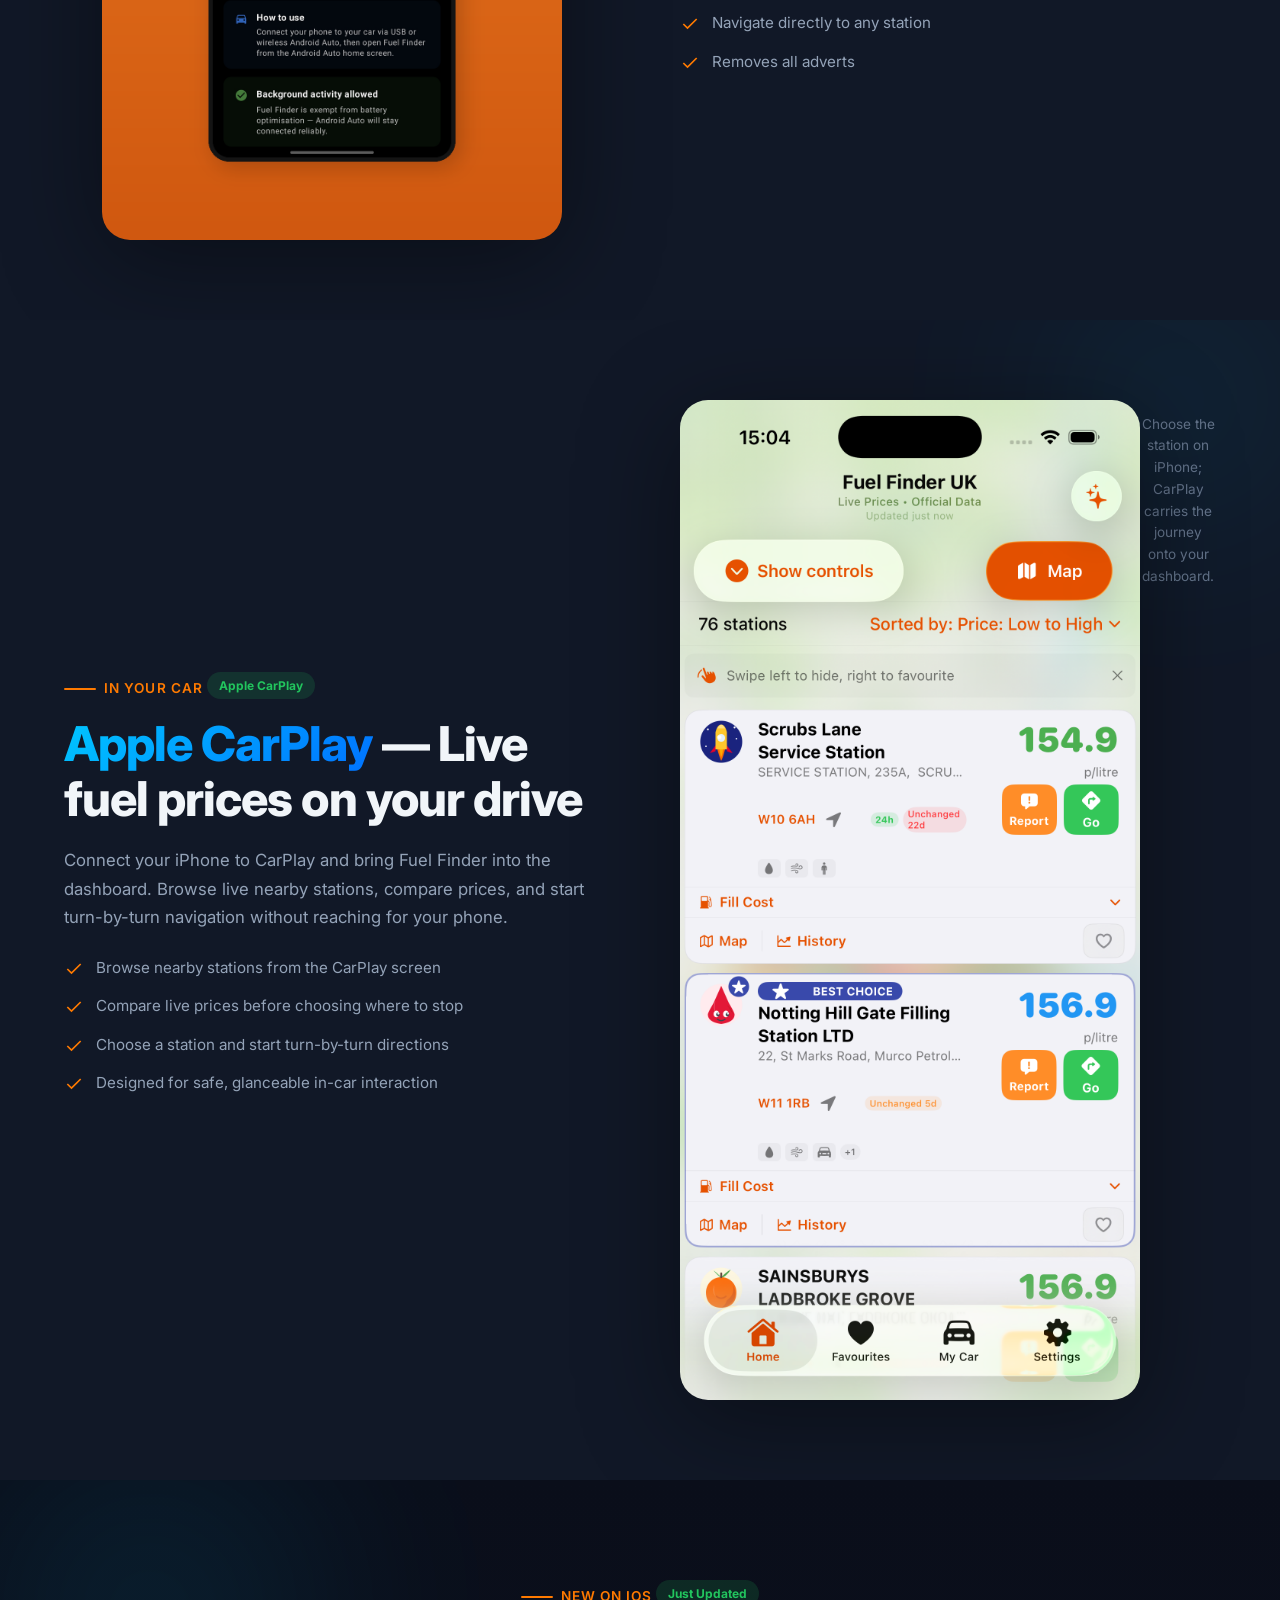
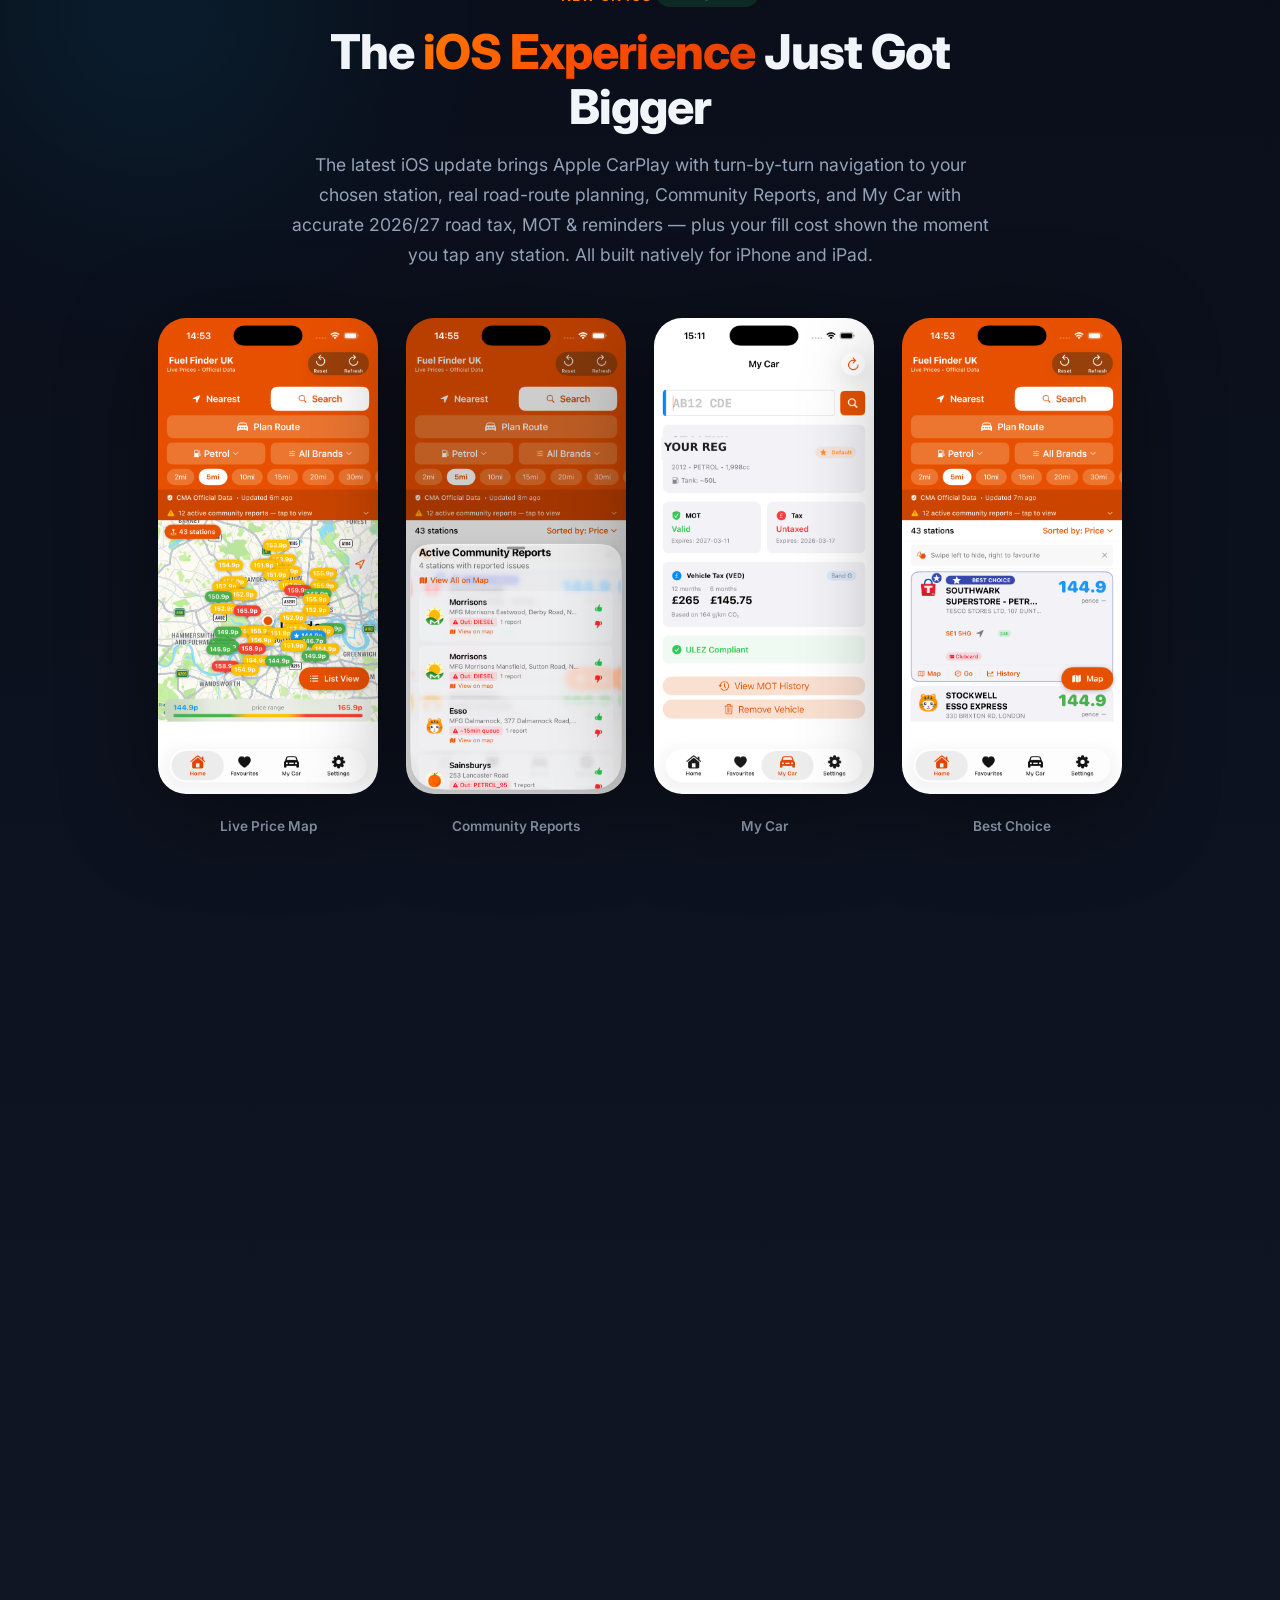
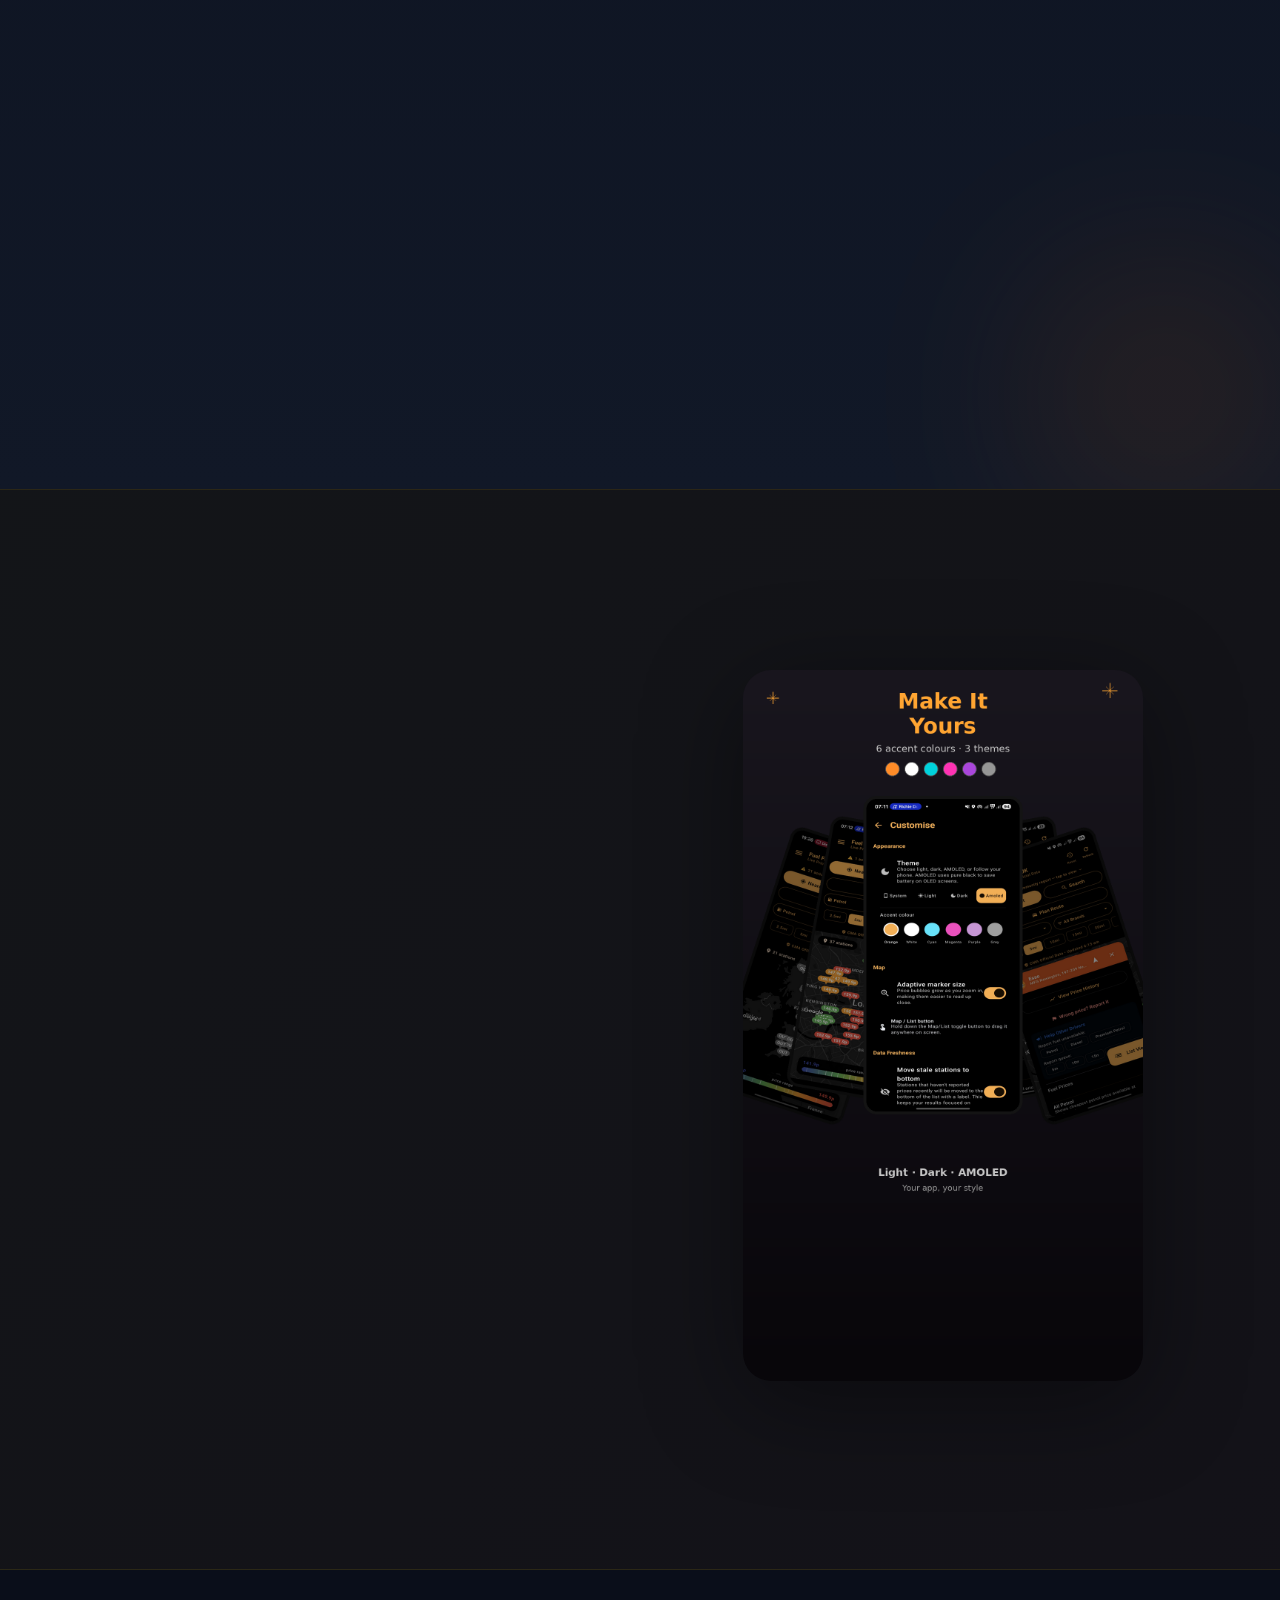
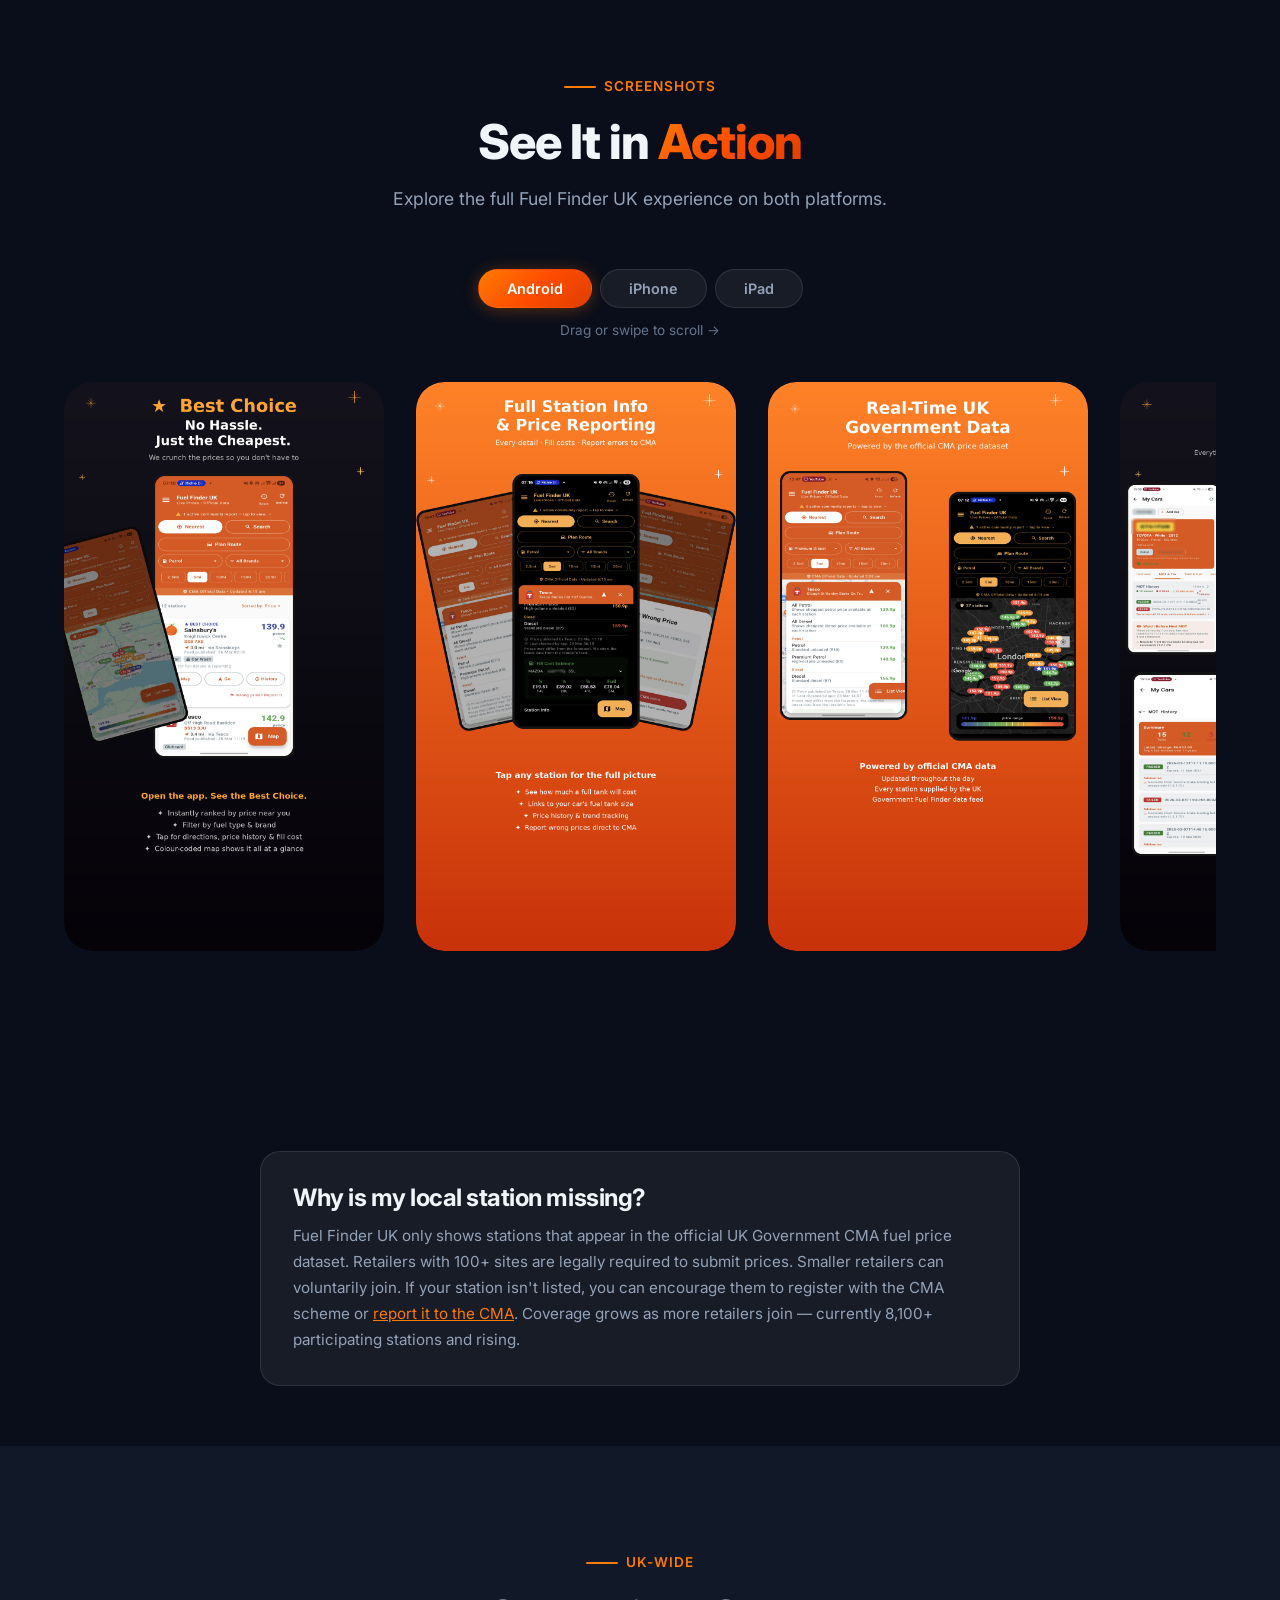
==== commit 093535df: "Add founder story for in-car fuel saving" ====
--- a/index.html
+++ b/index.html
@@ -1599,7 +1599,8 @@
   <div class="container" style="max-width:760px;text-align:center;">
     <span class="section-label">Who Built This?</span>
     <h2 style="margin-bottom:24px;">Built by <span class="gradient-text">Darren Fernandez</span></h2>
-    <p style="font-size:1.05rem;color:var(--text-secondary);line-height:1.8;max-width:640px;margin:0 auto;">Fuel Finder UK was created by Darren Fernandez, a UK-based indie developer, during the cost-of-living crisis. The goal was simple: take the power of official government fuel price data and make it accessible to everyone — right on their phone. What started as a side project to help drivers save money now covers 8,100+ participating stations across the UK on both Android and iOS.</p>
+    <p style="font-size:1.05rem;color:var(--text-secondary);line-height:1.8;max-width:680px;margin:0 auto 18px;">I first had the idea while driving an electric car. I could see charging prices and decide where it made sense to drive, and I wanted to bring that same clarity to petrol and diesel drivers — so we could compare prices, see the potential saving, and choose where to stop.</p>
+    <p style="font-size:1.05rem;color:var(--text-secondary);line-height:1.8;max-width:680px;margin:0 auto;">Building a reliable solution was not simple. But Fuel Finder UK now puts live fuel information on the car screen through Android Auto and Apple CarPlay, so drivers can make a better decision without touching their phones. It is helping our users save across 8,100+ participating stations in the UK.</p>
     <div style="margin-top:24px;display:flex;gap:16px;justify-content:center;flex-wrap:wrap;">
       <a href="https://www.linkedin.com/in/fernandezdarren/" target="_blank" rel="noopener" style="display:inline-flex;align-items:center;gap:8px;color:var(--accent);font-weight:600;text-decoration:none;">
         <svg width="18" height="18" viewBox="0 0 24 24" fill="currentColor"><path d="M20.447 20.452h-3.554v-5.569c0-1.328-.027-3.037-1.852-3.037-1.853 0-2.136 1.445-2.136 2.939v5.667H9.351V9h3.414v1.561h.046c.477-.9 1.637-1.85 3.37-1.85 3.601 0 4.267 2.37 4.267 5.455v6.286zM5.337 7.433a2.062 2.062 0 01-2.063-2.065 2.064 2.064 0 112.063 2.065zm1.782 13.019H3.555V9h3.564v11.452zM22.225 0H1.771C.792 0 0 .774 0 1.729v20.542C0 23.227.792 24 1.771 24h20.451C23.2 24 24 23.227 24 22.271V1.729C24 .774 23.2 0 22.222 0h.003z"/></svg>
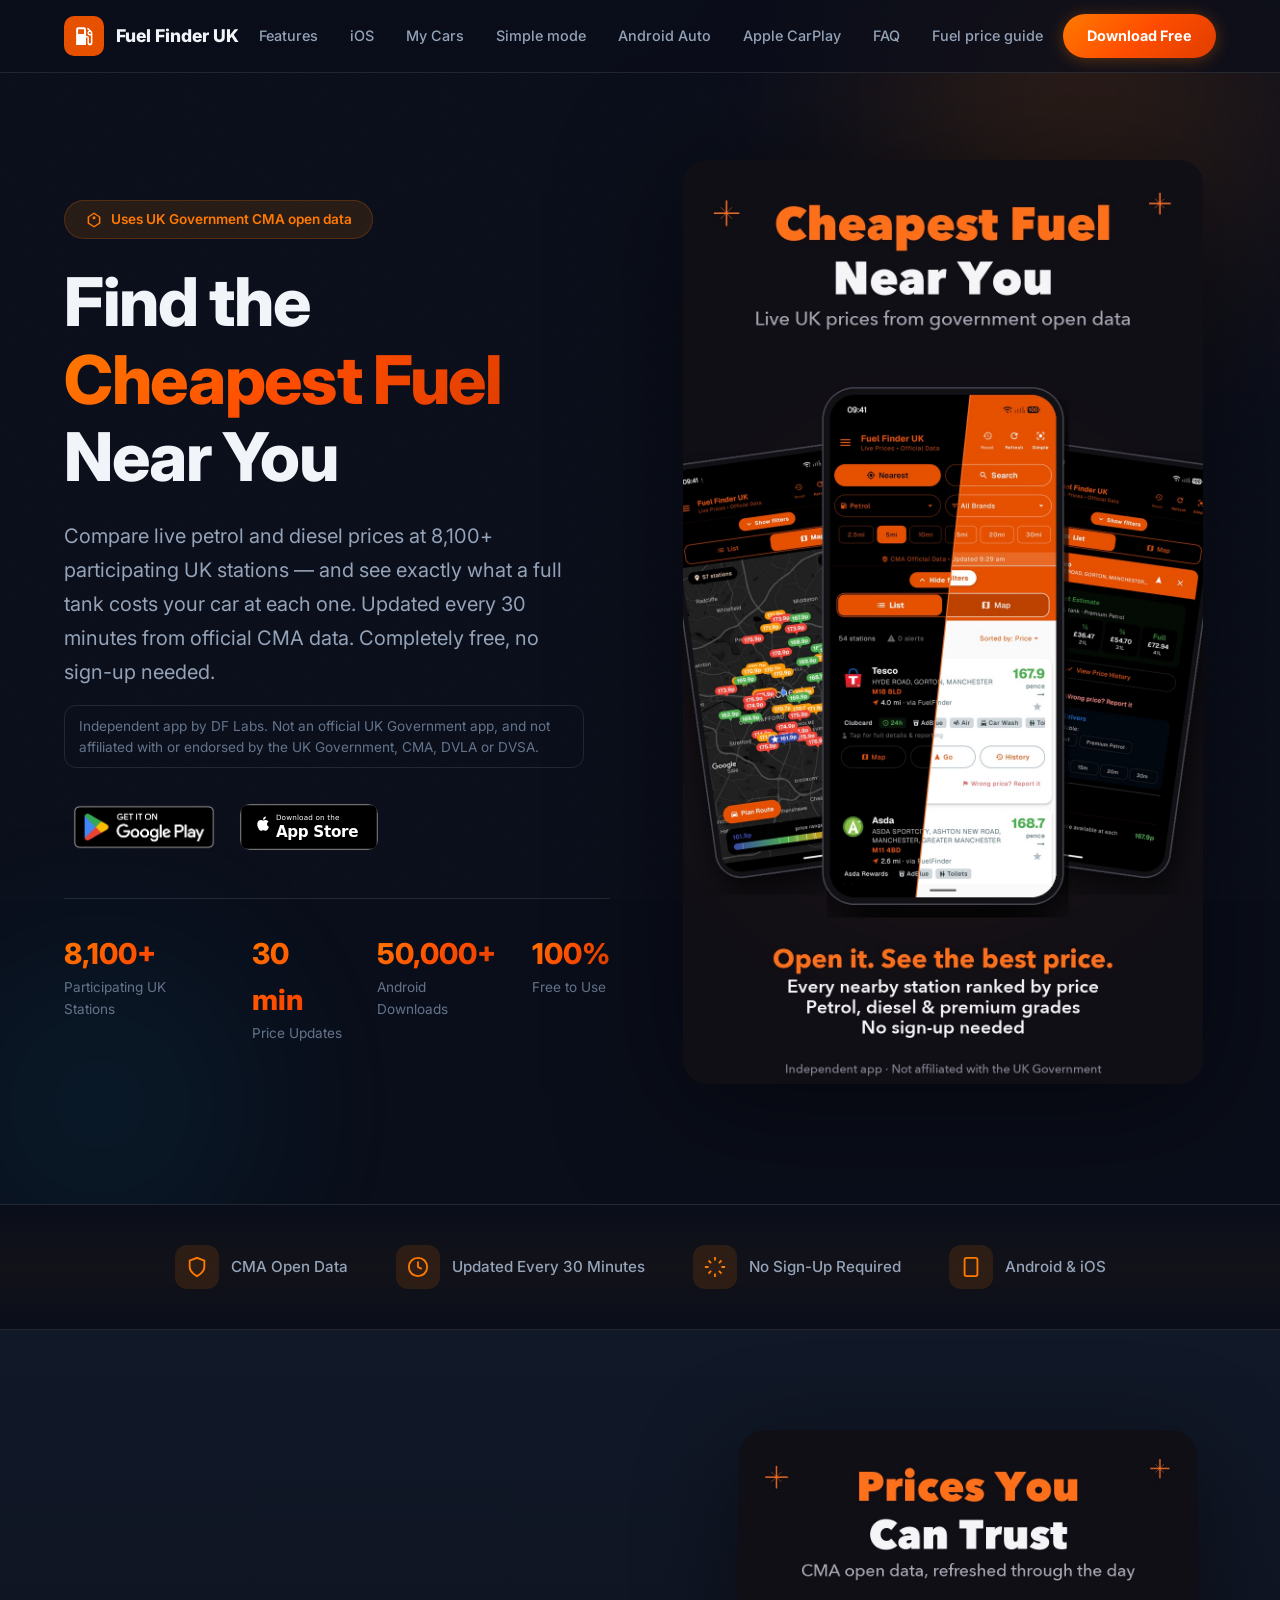
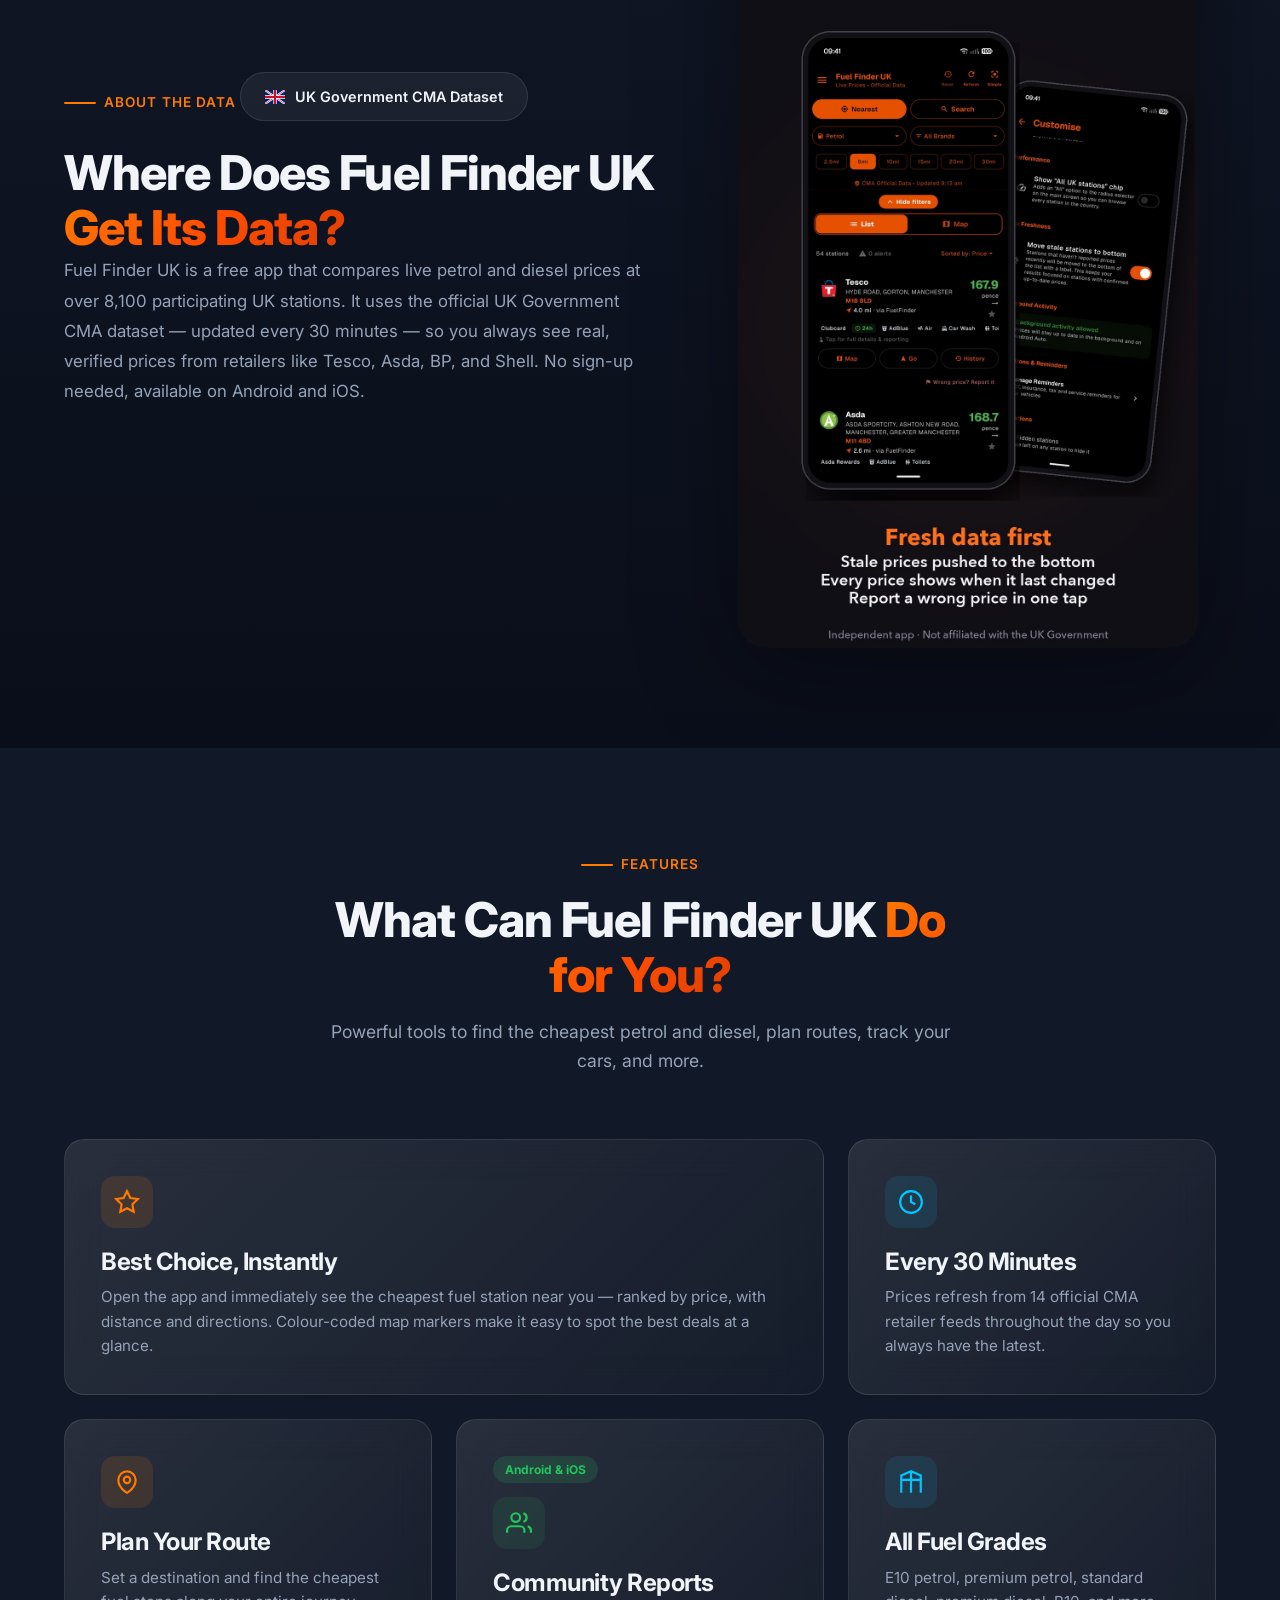
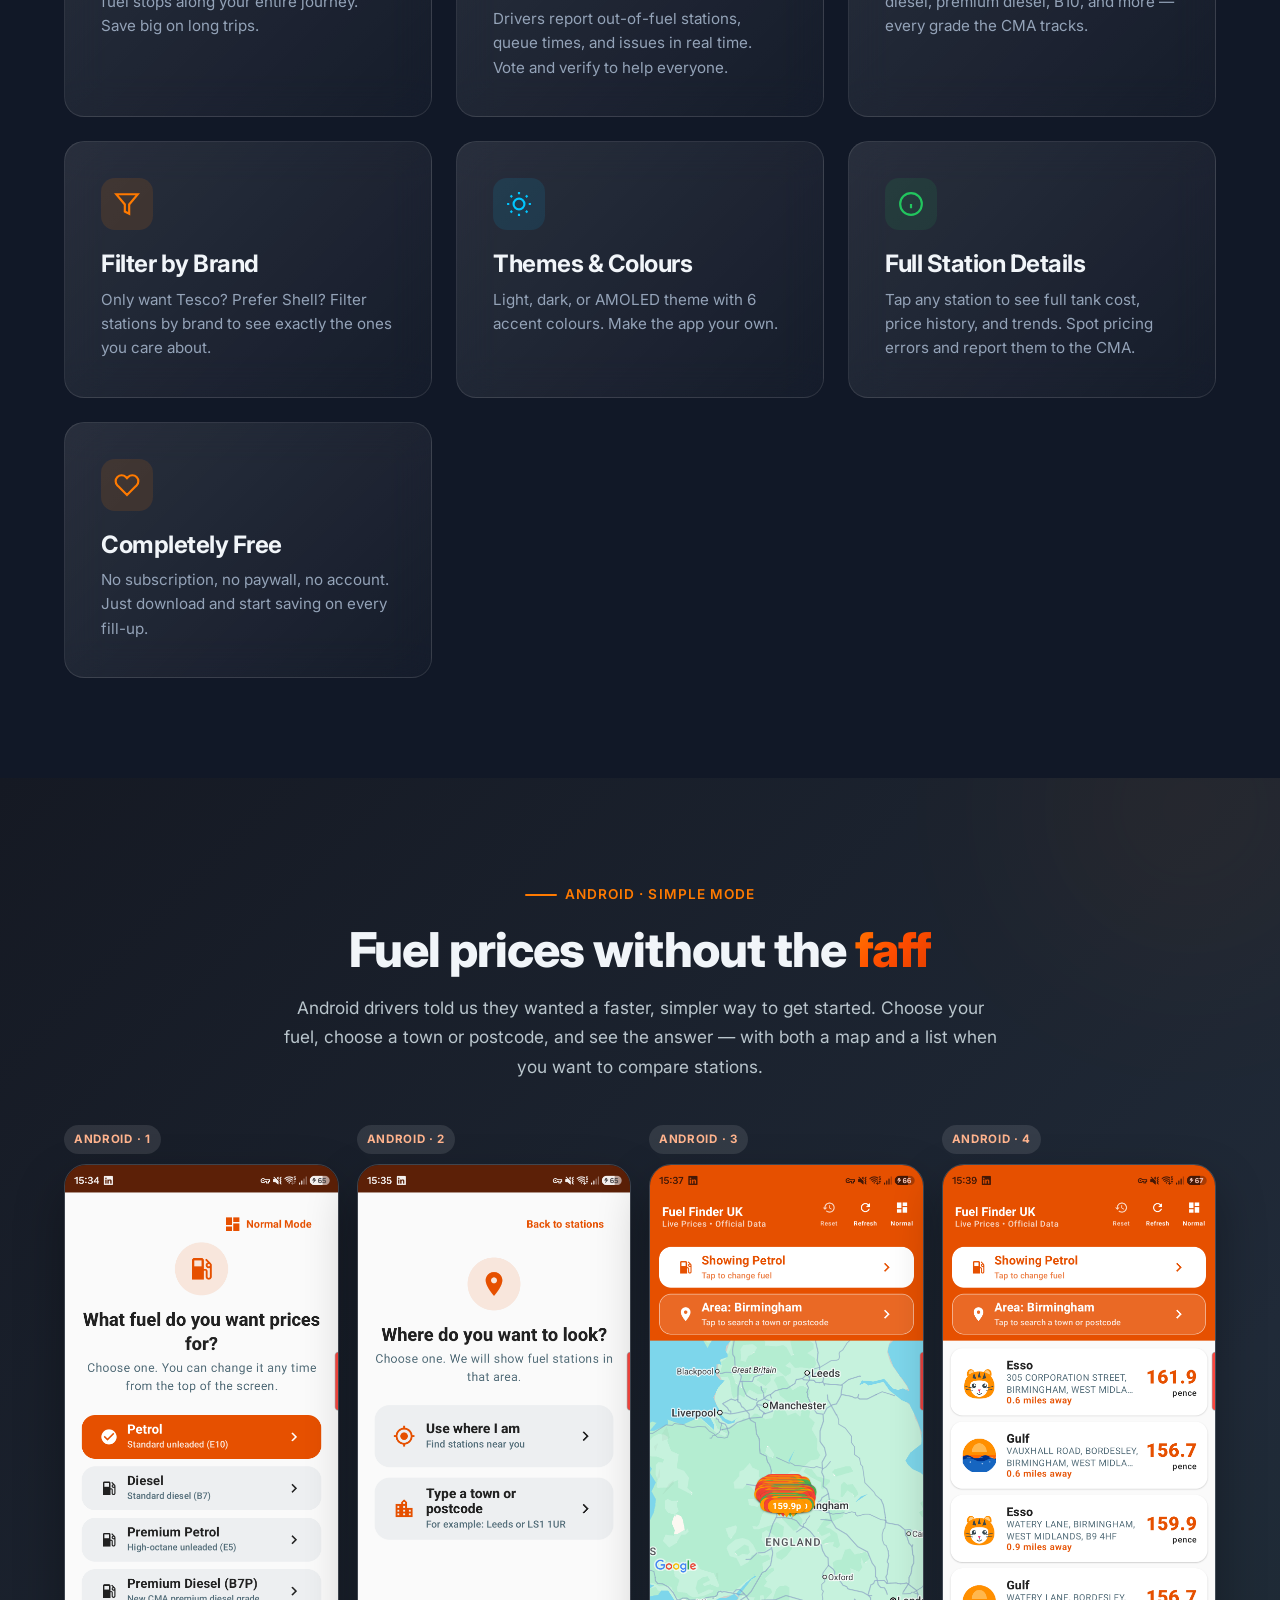
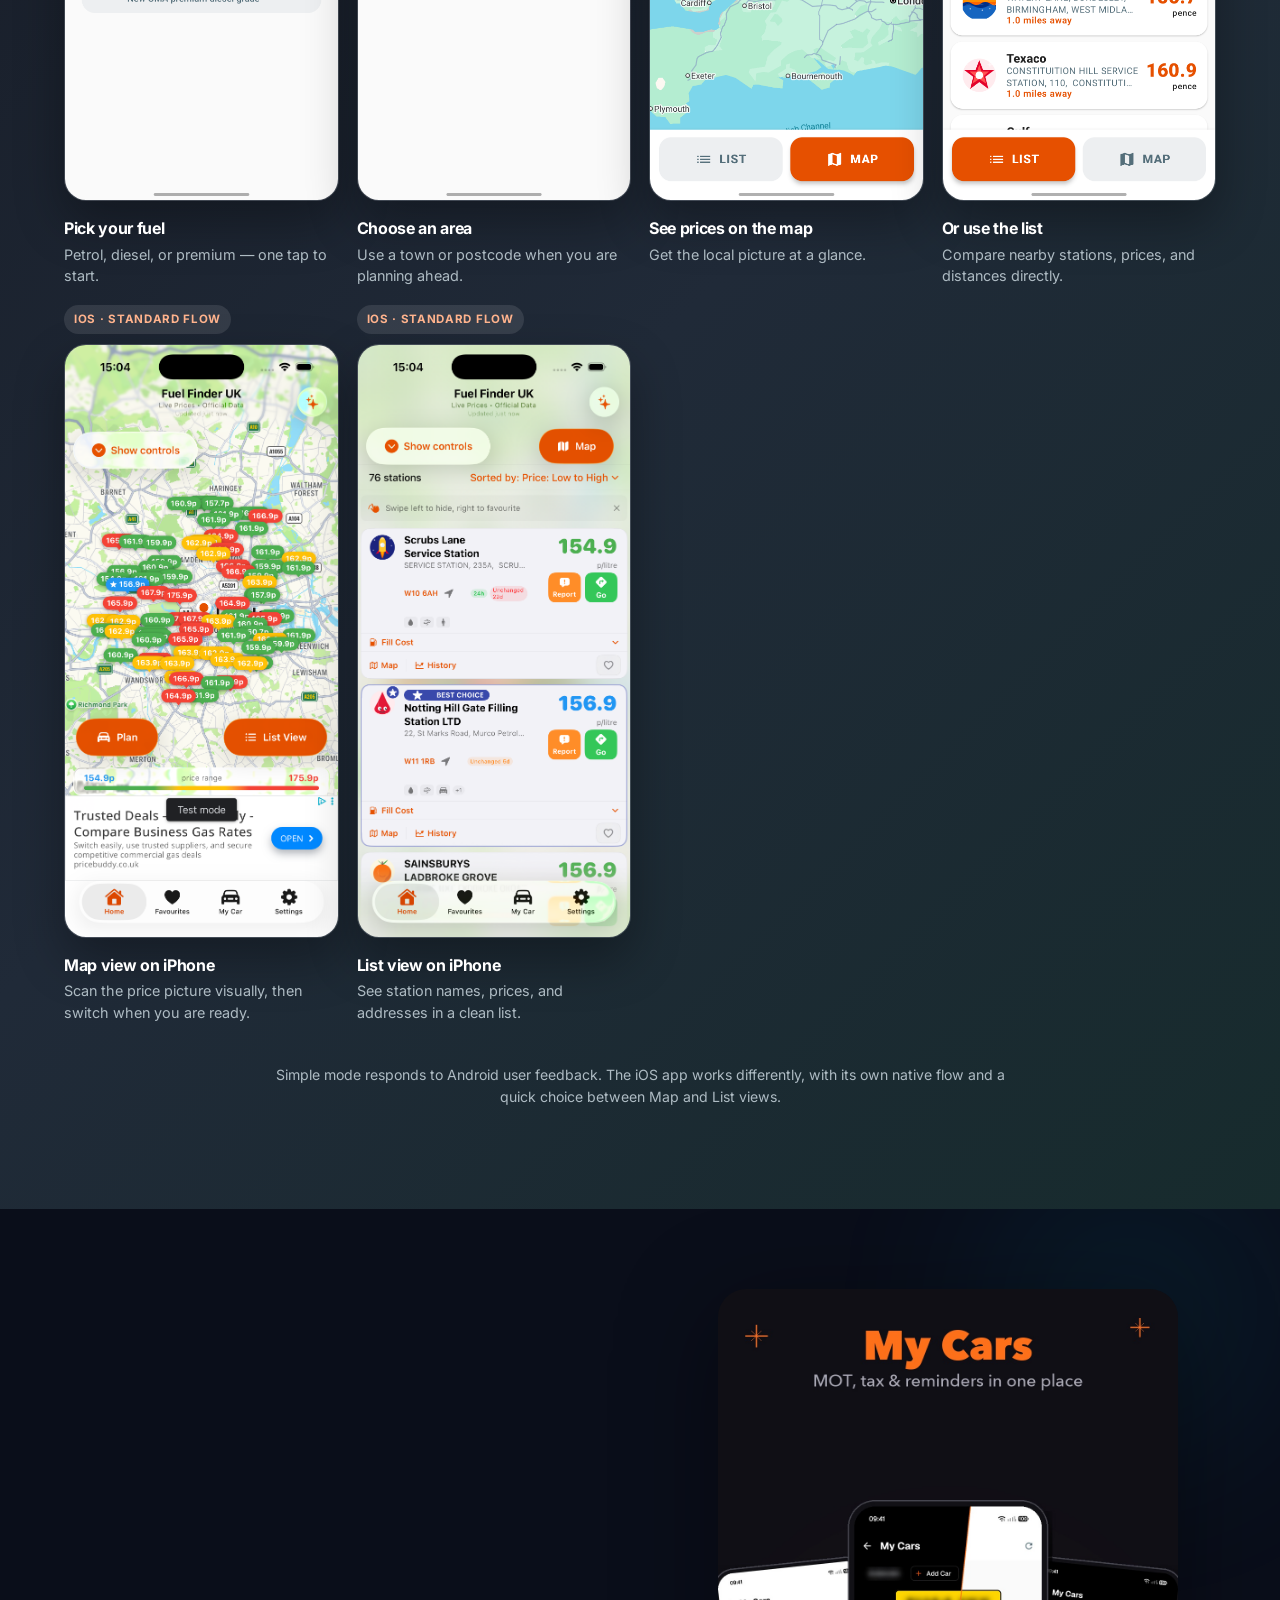
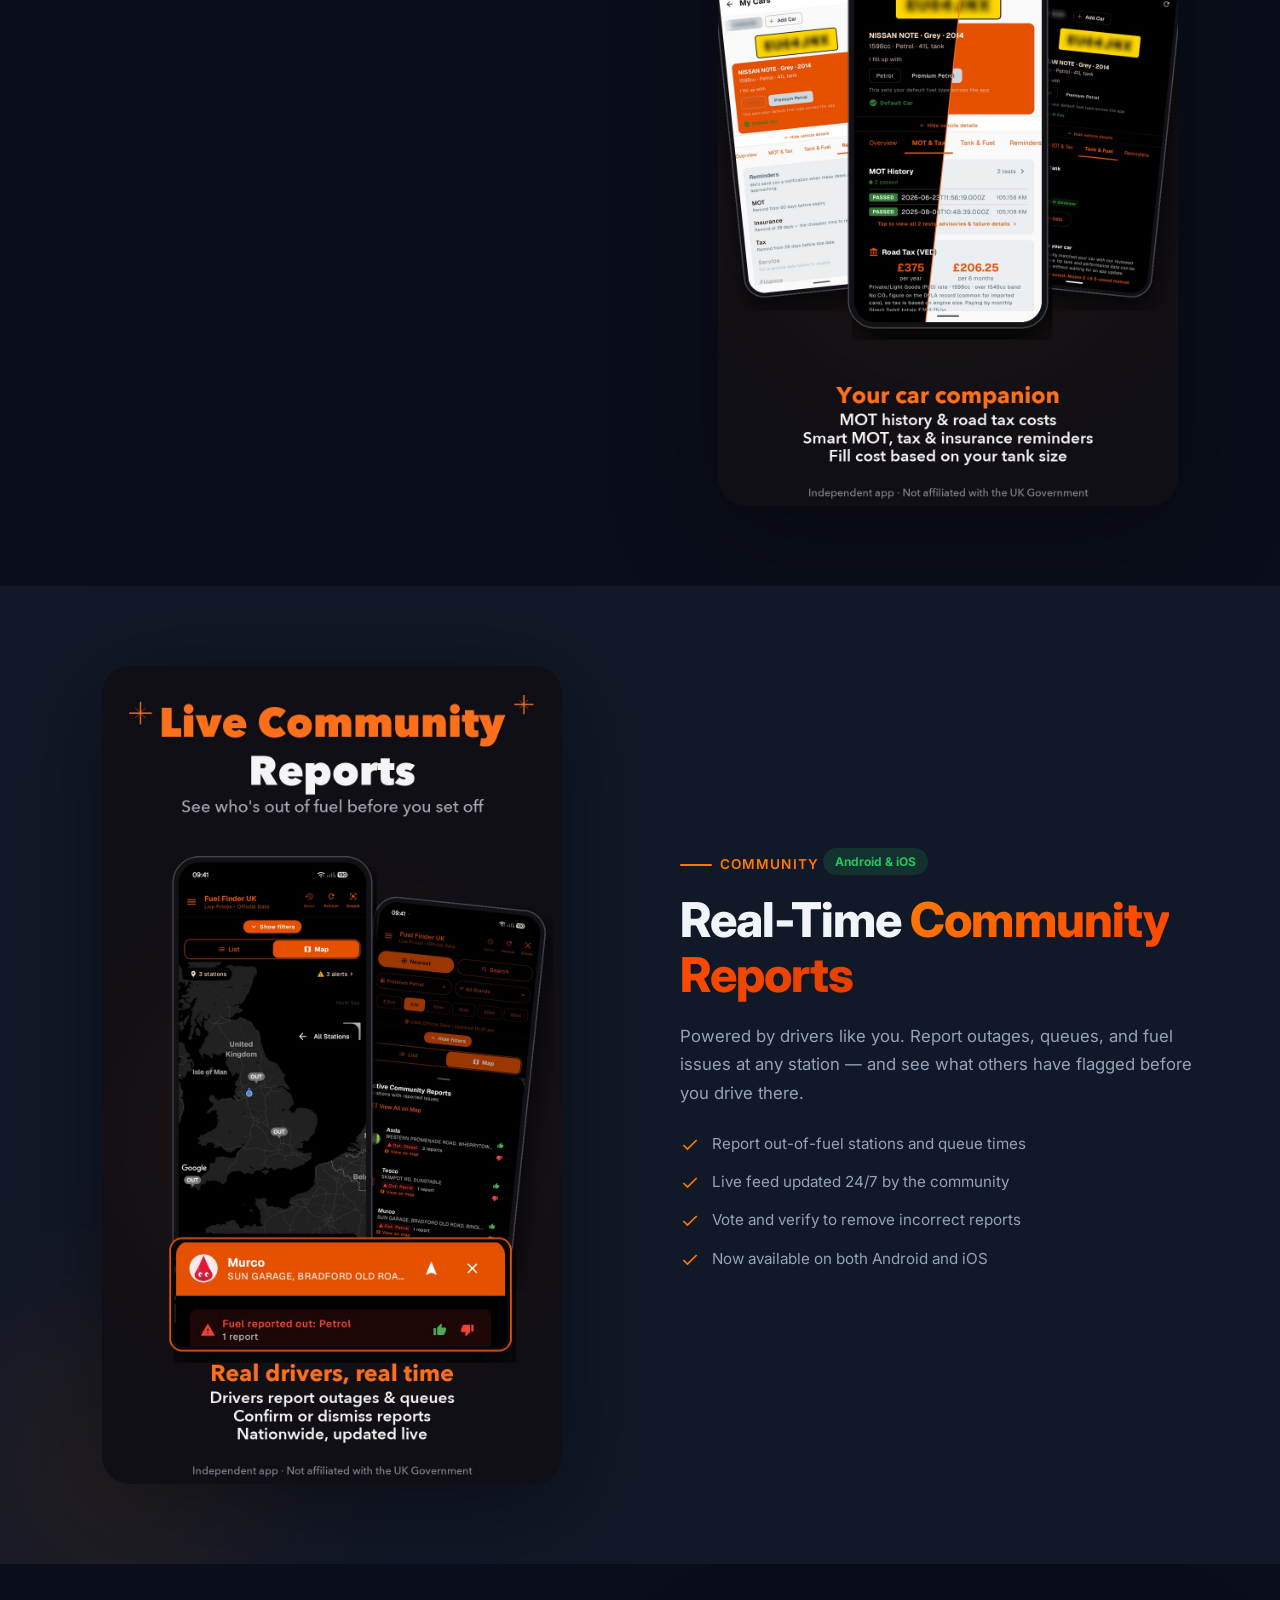
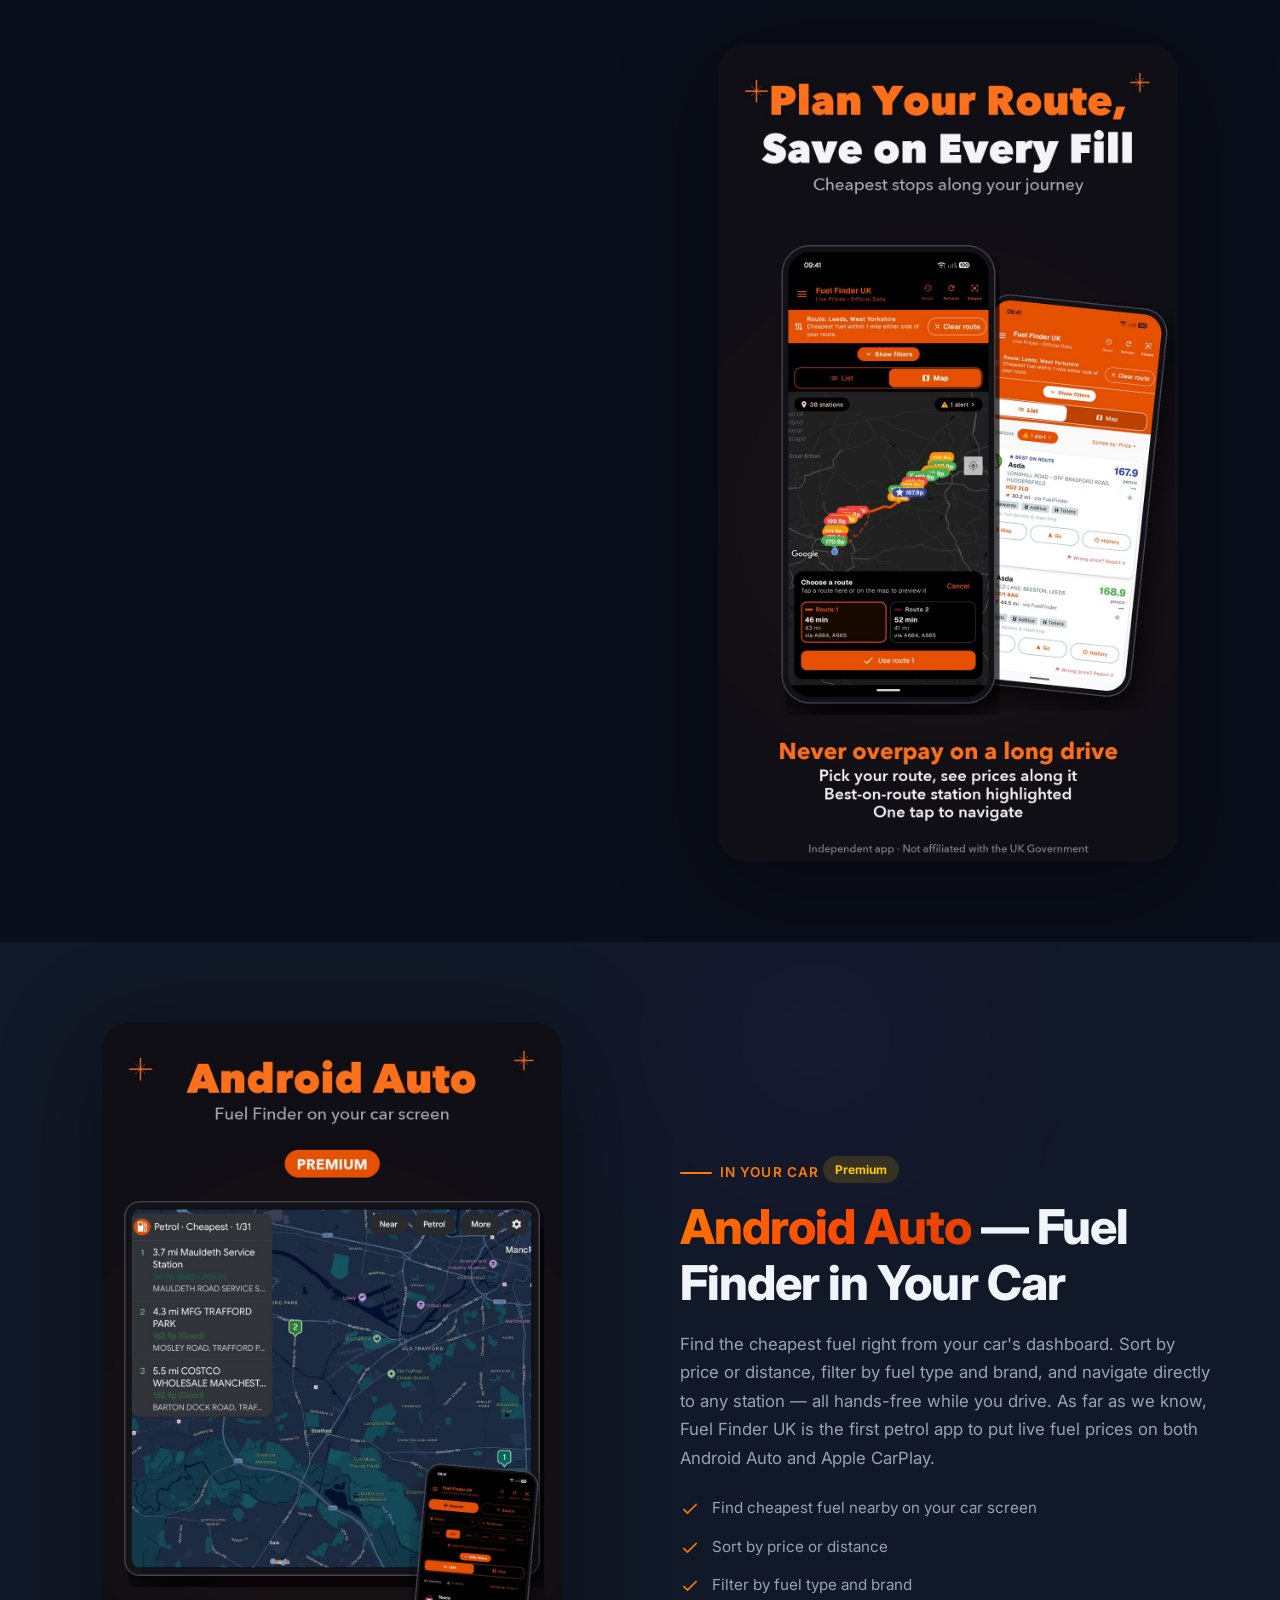
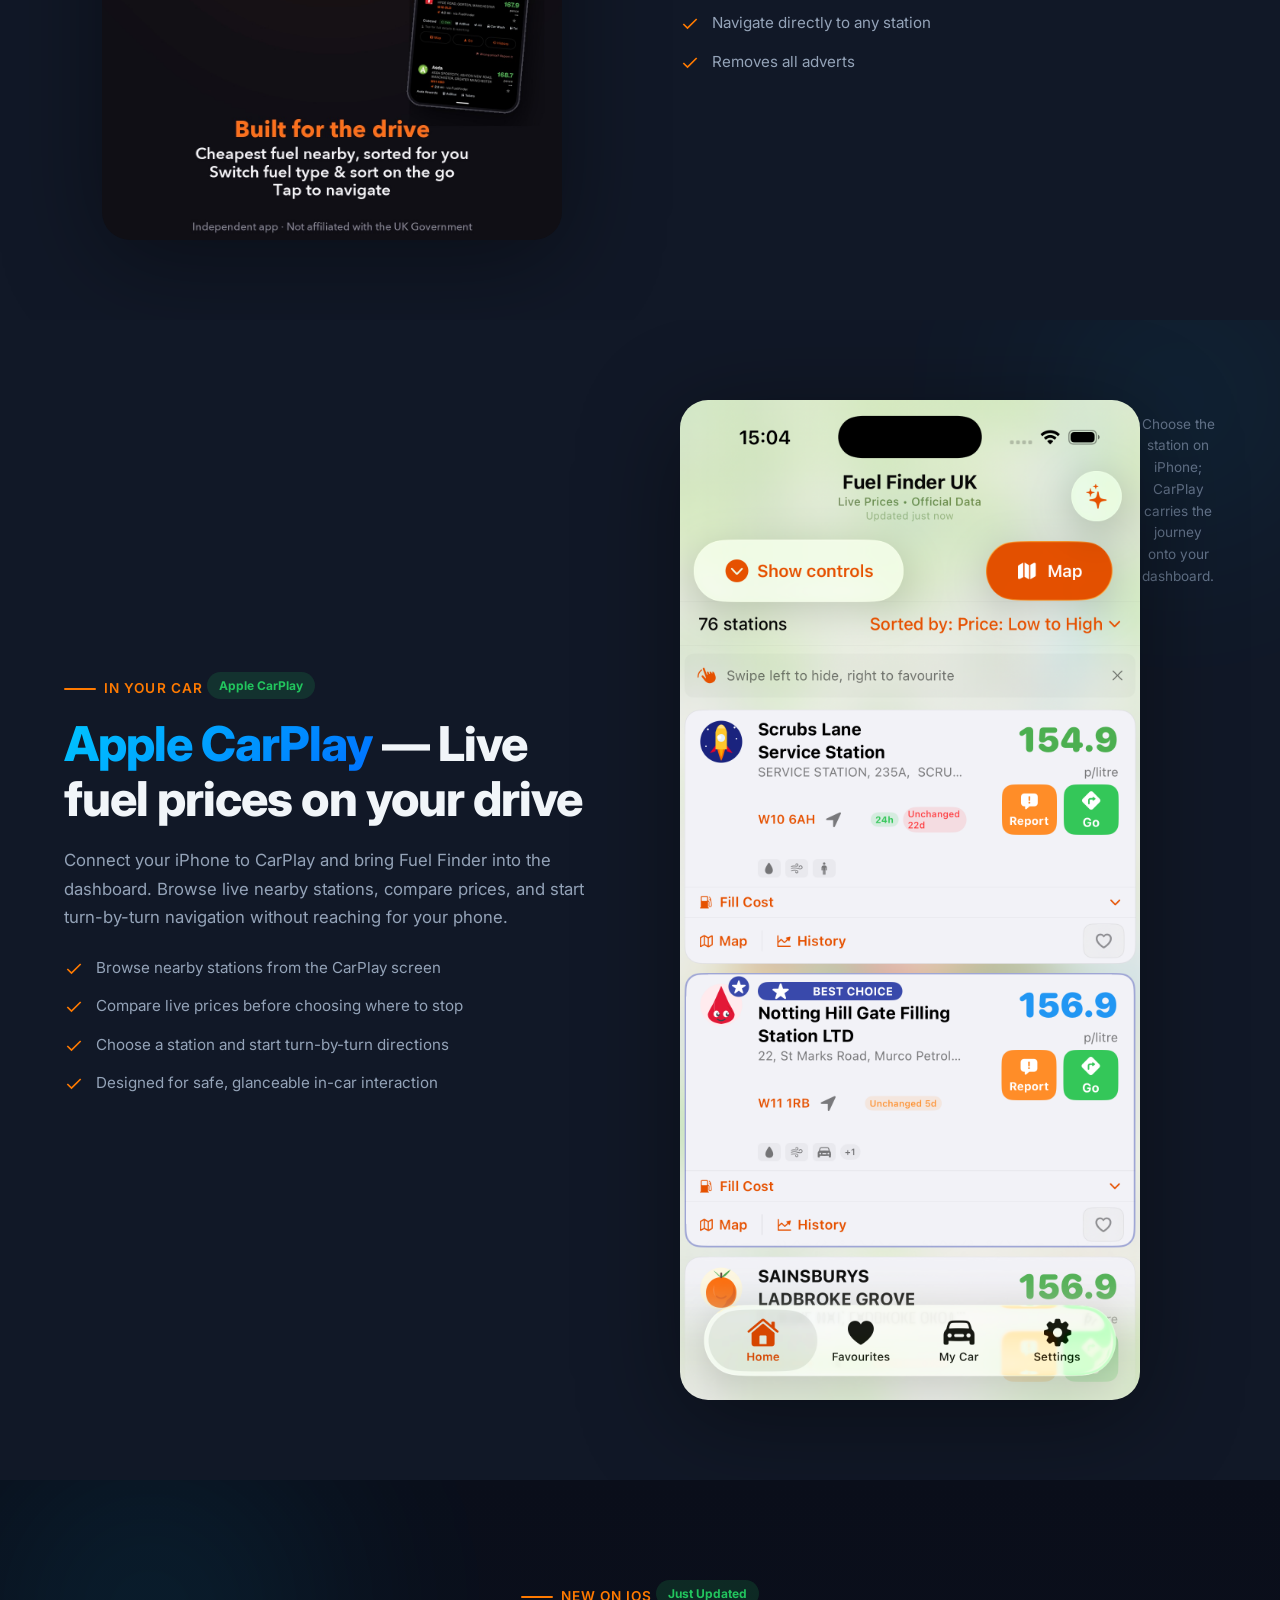
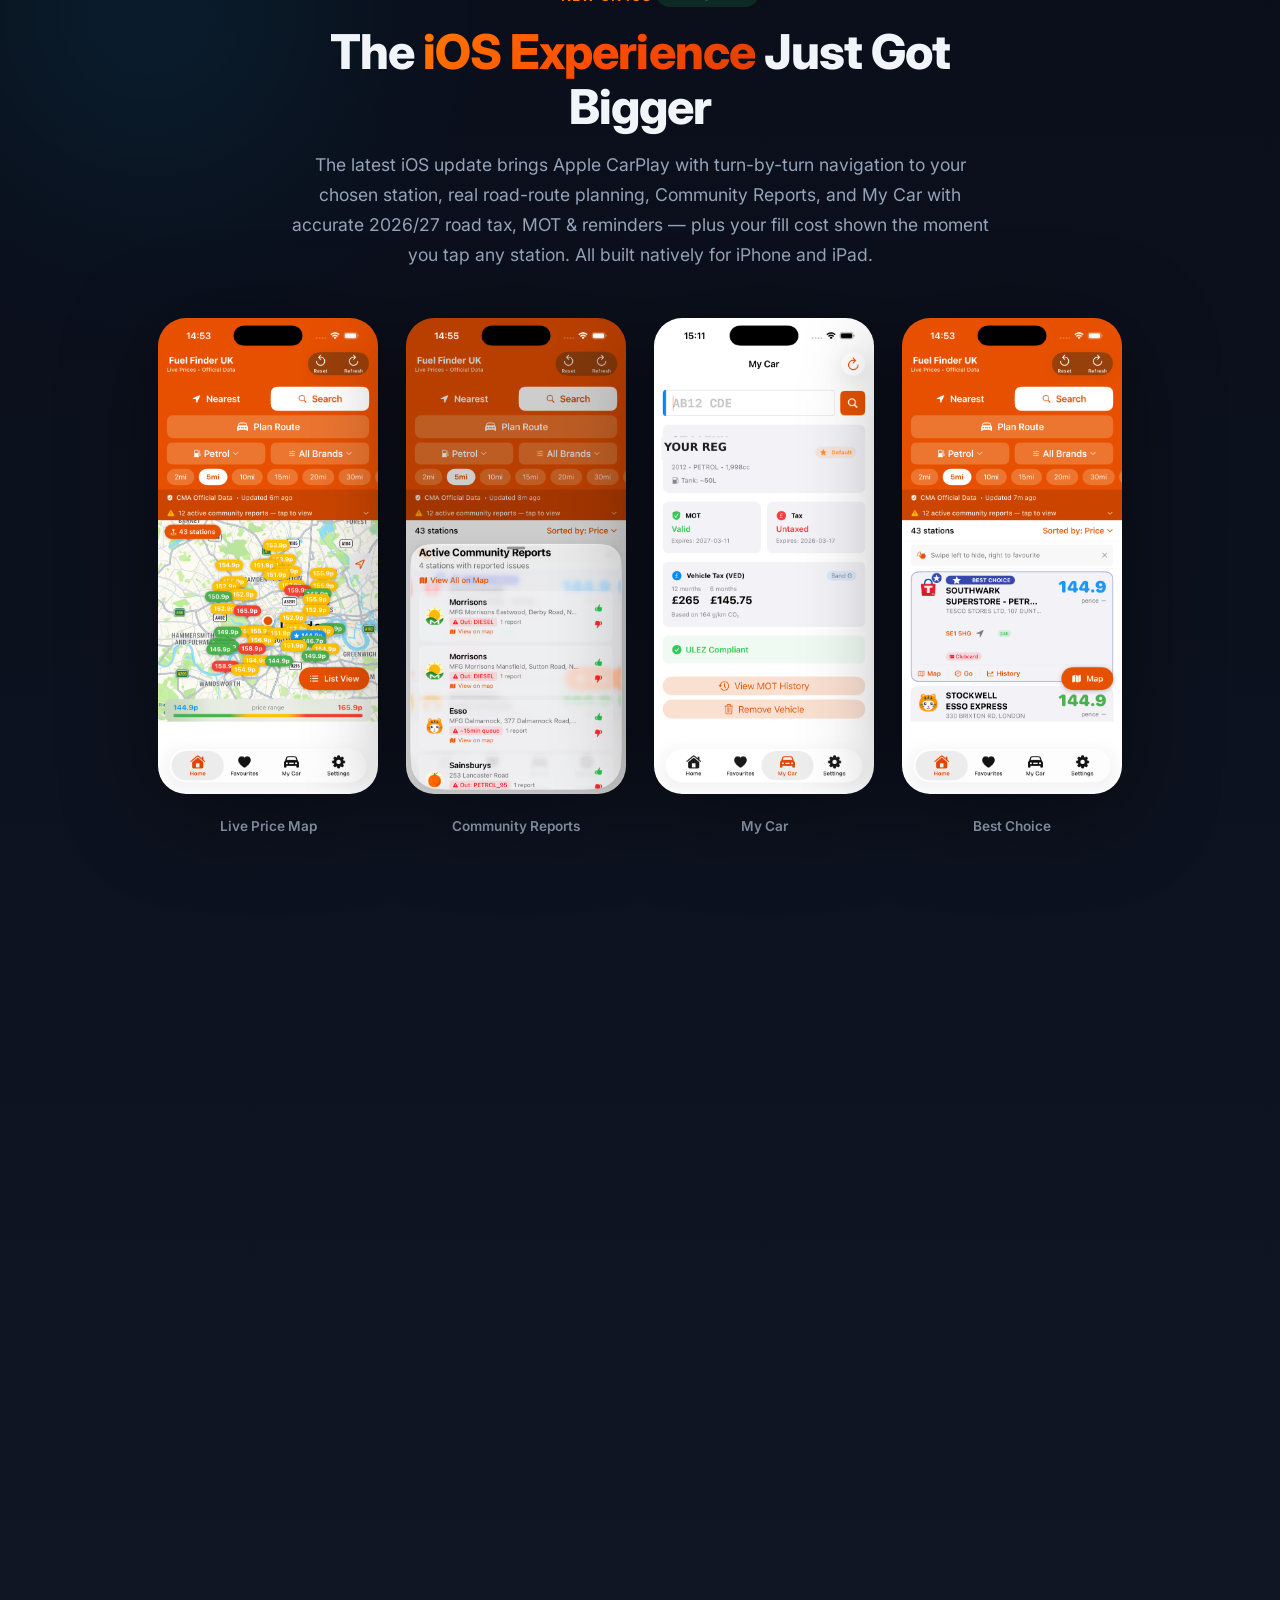
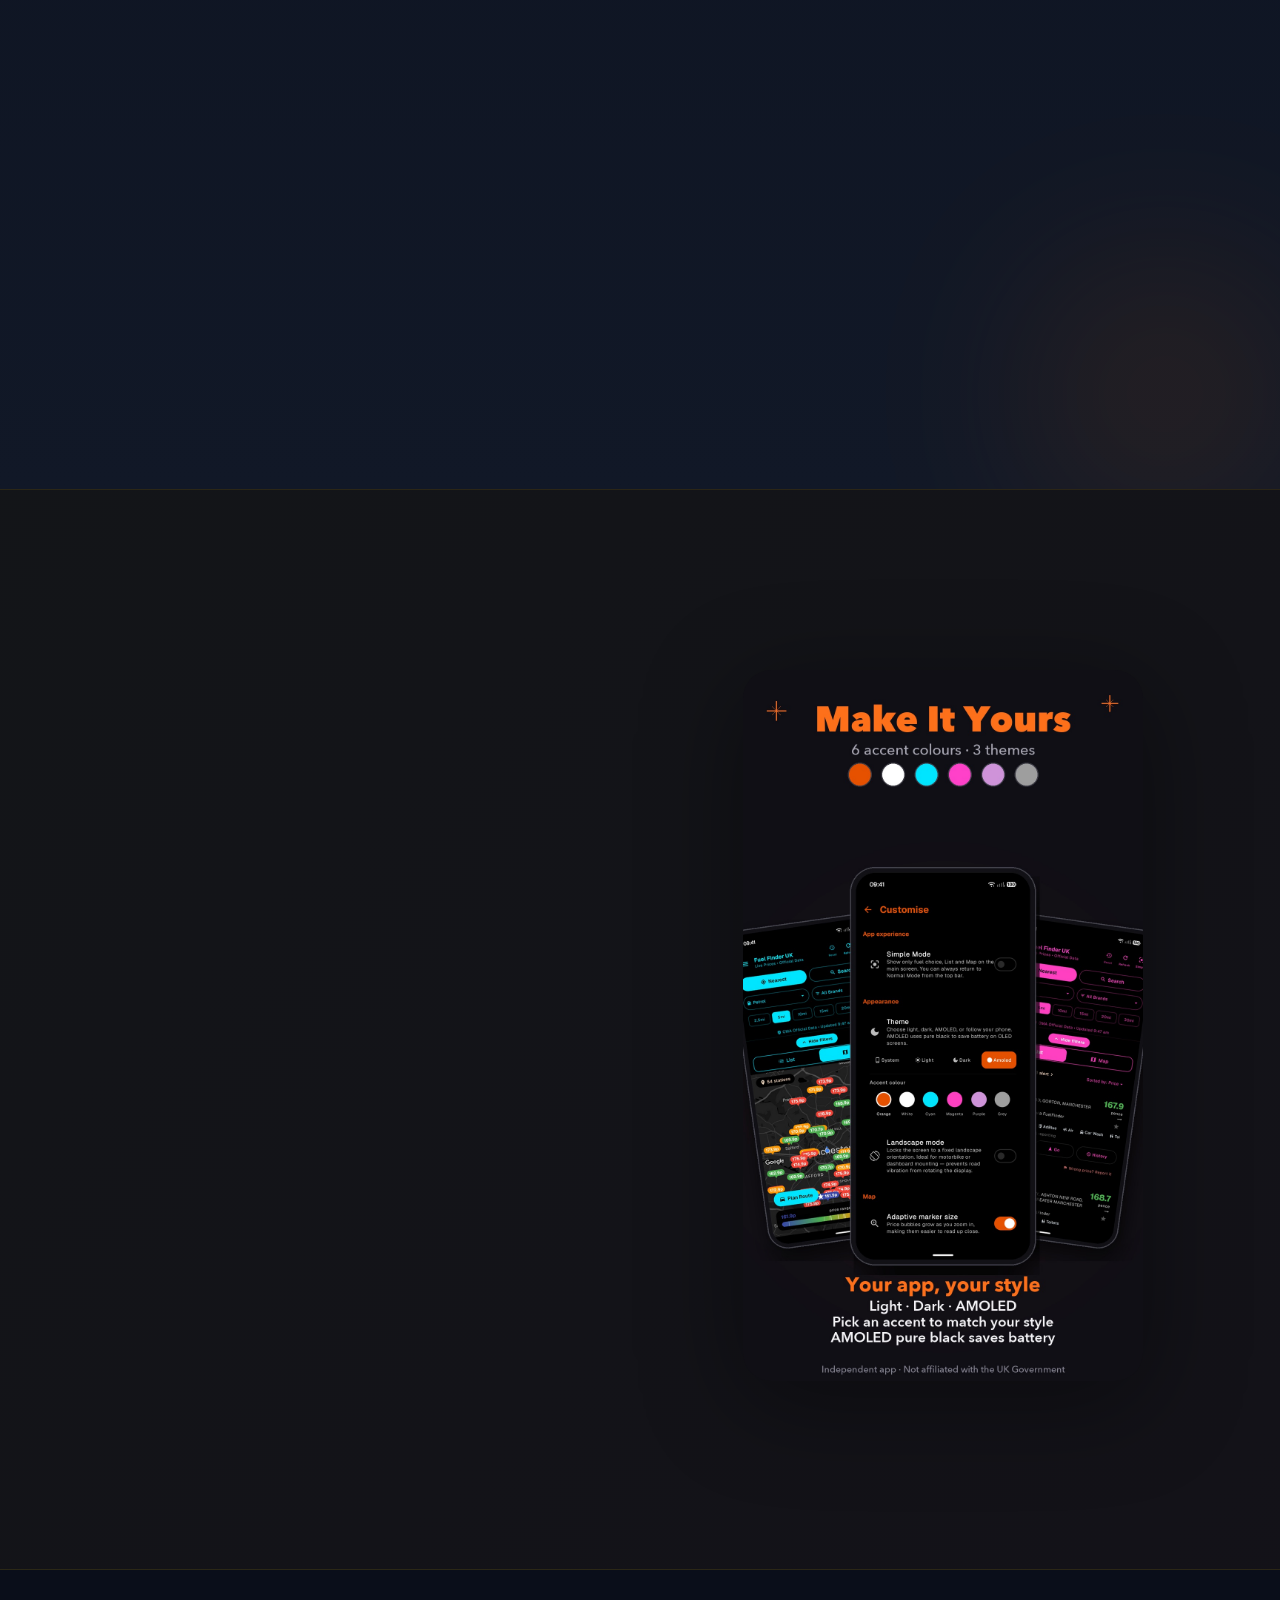
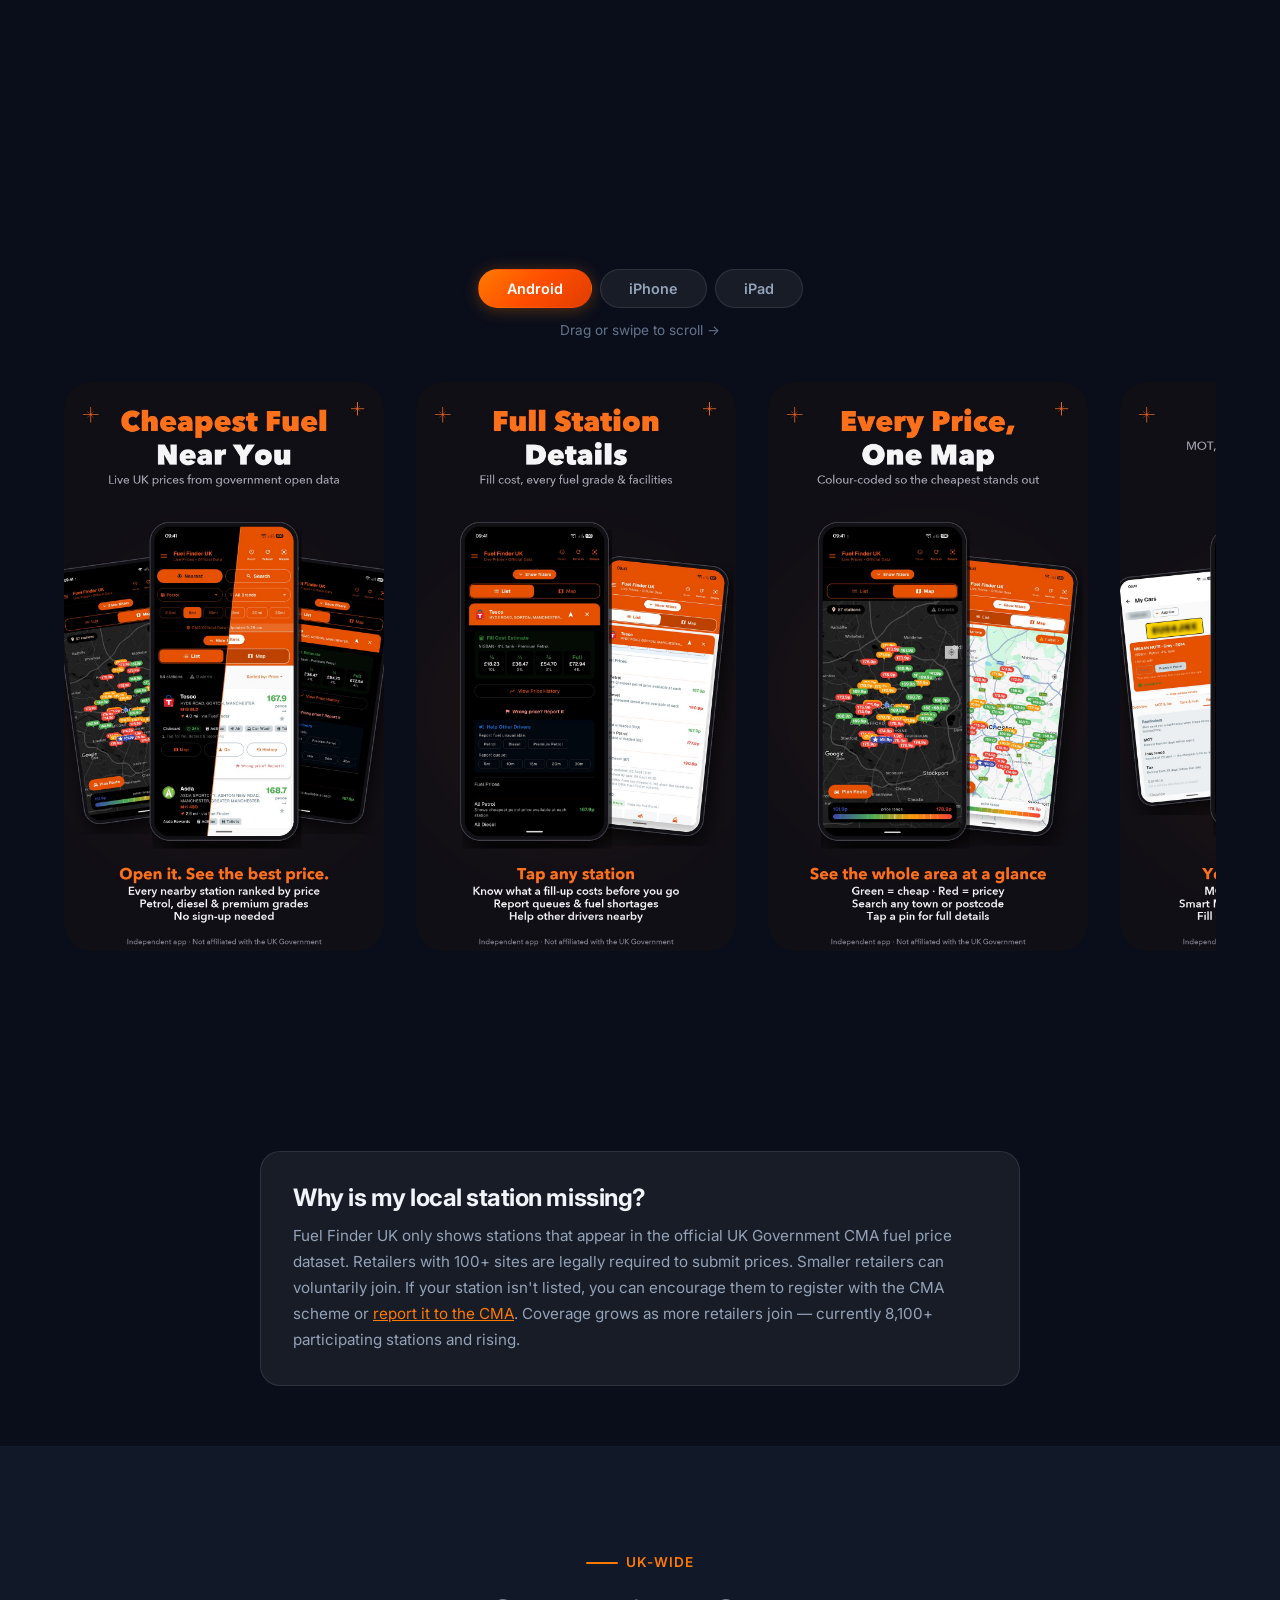
==== commit a39347c1: "Refresh Android screenshots and make independent-app disclaimer prominent - Replace Android screensh" ====
--- a/index.html
+++ b/index.html
@@ -525,6 +525,11 @@
       font-size: clamp(1.05rem, 2vw, 1.25rem); color: var(--text-secondary);
       max-width: 520px; margin-bottom: 36px; line-height: 1.7;
     }
+    .hero-disclaimer {
+      font-size: 0.85rem; color: var(--text-muted); max-width: 520px;
+      margin: -20px 0 28px; line-height: 1.5;
+      padding: 10px 14px; border: 1px solid var(--glass-border); border-radius: 12px;
+    }
     .hero-stats {
       display: flex; gap: 32px; margin-top: 40px;
       padding-top: 32px; border-top: 1px solid var(--glass-border);
@@ -540,6 +545,7 @@
     @media (max-width: 900px) {
       .hero-grid { grid-template-columns: 1fr; text-align: center; }
       .hero-sub { margin-left: auto; margin-right: auto; }
+      .hero-disclaimer { margin-left: auto; margin-right: auto; }
       .hero-stats { justify-content: center; }
       .store-badges { justify-content: center; }
       .hero-visual { margin-top: 40px; }
@@ -927,10 +933,11 @@
       <div class="hero-content">
         <div class="hero-badge">
           <svg viewBox="0 0 24 24" fill="currentColor"><path d="M12 2L3.5 7.5v9L12 22l8.5-5.5v-9L12 2zm0 2.16l6.5 4.22v7.24L12 19.84l-6.5-4.22V8.38L12 4.16z"/><path d="M12 7a2 2 0 100 4 2 2 0 000-4z"/></svg>
-          Official UK Government CMA Data
+          Uses UK Government CMA open data
         </div>
         <h1>Find the <span class="gradient-text">Cheapest Fuel</span> Near You</h1>
         <p class="hero-sub">Compare live petrol and diesel prices at 8,100+ participating UK stations — and see exactly what a full tank costs your car at each one. Updated every 30 minutes from official CMA data. Completely free, no sign-up needed.</p>
+        <p class="hero-disclaimer">Independent app by DF Labs. Not an official UK Government app, and not affiliated with or endorsed by the UK Government, CMA, DVLA or DVSA.</p>
         <div class="store-badges">
           <a href="https://play.google.com/store/apps/details?id=com.fuelprices.live" aria-label="Get it on Google Play">
             <img src="screenshots/google-play-badge.png" alt="Get it on Google Play" />
@@ -959,7 +966,7 @@
         </div>
       </div>
       <div class="hero-visual">
-        <img class="hero-phone" src="screenshots/06_compare_prices.png" alt="Fuel Finder UK app showing best choice fuel prices" loading="eager" />
+        <img class="hero-phone" src="screenshots/android/01_hero.jpg" alt="Fuel Finder UK app showing the cheapest fuel nearby" loading="eager" />
       </div>
     </div>
   </div>
@@ -973,7 +980,7 @@
         <div class="trust-icon">
           <svg viewBox="0 0 24 24" fill="none" stroke="currentColor" stroke-width="2"><path d="M12 22s8-4 8-10V5l-8-3-8 3v7c0 6 8 10 8 10z"/></svg>
         </div>
-        <span>Official CMA Data</span>
+        <span>CMA Open Data</span>
       </div>
       <div class="trust-item">
         <div class="trust-icon">
@@ -1011,7 +1018,7 @@
         <p class="about-geo">Fuel Finder UK is a free app that compares live petrol and diesel prices at over 8,100 participating UK stations. It uses the official UK Government CMA dataset — updated every 30 minutes — so you always see real, verified prices from retailers like Tesco, Asda, BP, and Shell. No sign-up needed, available on Android and iOS.</p>
       </div>
       <div class="spotlight-visual">
-        <img class="spotlight-img" src="screenshots/03_uk_coverage.png" alt="UK coverage showing government CMA data" loading="lazy" />
+        <img class="spotlight-img" src="screenshots/android/03_trusted_data.jpg" alt="Fresh prices first, using CMA open data" loading="lazy" />
       </div>
     </div>
   </div>
@@ -1198,7 +1205,7 @@
         </ul>
       </div>
       <div class="spotlight-visual">
-        <img class="spotlight-img" src="screenshots/04_my_cars.png" alt="My Cars feature showing MOT history, tax status, and fill costs" loading="lazy" />
+        <img class="spotlight-img" src="screenshots/android/07_my_cars.jpg" alt="My Cars feature showing MOT history, tax status, and reminders" loading="lazy" />
       </div>
     </div>
   </div>
@@ -1234,7 +1241,7 @@
         </ul>
       </div>
       <div class="spotlight-visual">
-        <img class="spotlight-img" src="screenshots/02_community_reports.png" alt="Community reporting showing live driver reports" loading="lazy" />
+        <img class="spotlight-img" src="screenshots/android/04_community.jpg" alt="Community reporting showing live out-of-fuel reports" loading="lazy" />
       </div>
     </div>
   </div>
@@ -1268,7 +1275,7 @@
         </ul>
       </div>
       <div class="spotlight-visual">
-        <img class="spotlight-img" src="screenshots/07_route_planning.png" alt="Route planning showing cheapest fuel along a journey" loading="lazy" />
+        <img class="spotlight-img" src="screenshots/android/05_route.jpg" alt="Route planning showing cheapest fuel along a journey" loading="lazy" />
       </div>
     </div>
   </div>
@@ -1308,7 +1315,7 @@
         </ul>
       </div>
       <div class="spotlight-visual">
-        <img class="spotlight-img" src="screenshots/android-auto-how-to.png" alt="Fuel Finder UK Android Auto setup and dashboard features" loading="lazy" />
+        <img class="spotlight-img" src="screenshots/android/06_android_auto.jpg" alt="Fuel Finder UK on Android Auto (Premium)" loading="lazy" />
       </div>
     </div>
   </div>
@@ -1403,7 +1410,7 @@
         </ul>
       </div>
       <div style="text-align:center;">
-        <img src="screenshots/01_hero.png" alt="Fuel Finder UK customisation and themes" style="max-width:400px;width:100%;border-radius:var(--radius-lg);filter:drop-shadow(0 20px 50px rgba(0,0,0,0.4));" loading="lazy" />
+        <img src="screenshots/android/08_customise.jpg" alt="Fuel Finder UK customisation, themes and accent colours" style="max-width:400px;width:100%;border-radius:var(--radius-lg);filter:drop-shadow(0 20px 50px rgba(0,0,0,0.4));" loading="lazy" />
       </div>
     </div>
   </div>
@@ -1428,14 +1435,14 @@
     <div class="platform-panel active" id="panel-android">
       <p class="scroll-hint">Drag or swipe to scroll &rarr;</p>
       <div class="showcase-scroll" id="showcaseScroll">
-        <div class="showcase-item"><img src="screenshots/06_compare_prices.png" alt="Best choice fuel prices" loading="lazy" /></div>
-        <div class="showcase-item"><img src="screenshots/05_station_details.png" alt="Full station details and price reporting" loading="lazy" /></div>
-        <div class="showcase-item"><img src="screenshots/03_uk_coverage.png" alt="UK coverage with CMA data" loading="lazy" /></div>
-        <div class="showcase-item"><img src="screenshots/04_my_cars.png" alt="My Cars feature" loading="lazy" /></div>
-        <div class="showcase-item"><img src="screenshots/07_route_planning.png" alt="Route planning" loading="lazy" /></div>
-        <div class="showcase-item"><img src="screenshots/02_community_reports.png" alt="Community reports" loading="lazy" /></div>
-        <div class="showcase-item"><img src="screenshots/01_hero.png" alt="Customisation and themes" loading="lazy" /></div>
-        <div class="showcase-item"><img src="screenshots/android-auto-how-to.png" alt="Android Auto setup and features" loading="lazy" /></div>
+        <div class="showcase-item"><img src="screenshots/android/01_hero.jpg" alt="Cheapest fuel near you" loading="lazy" /></div>
+        <div class="showcase-item"><img src="screenshots/android/04_station_details.jpg" alt="Full station details and price reporting" loading="lazy" /></div>
+        <div class="showcase-item"><img src="screenshots/android/02_map.jpg" alt="Every price on one map" loading="lazy" /></div>
+        <div class="showcase-item"><img src="screenshots/android/07_my_cars.jpg" alt="My Cars feature" loading="lazy" /></div>
+        <div class="showcase-item"><img src="screenshots/android/05_route.jpg" alt="Route planning" loading="lazy" /></div>
+        <div class="showcase-item"><img src="screenshots/android/04_community.jpg" alt="Community reports" loading="lazy" /></div>
+        <div class="showcase-item"><img src="screenshots/android/08_customise.jpg" alt="Customisation and themes" loading="lazy" /></div>
+        <div class="showcase-item"><img src="screenshots/android/06_android_auto.jpg" alt="Android Auto (Premium)" loading="lazy" /></div>
       </div>
     </div>
 
@@ -1650,7 +1657,7 @@
         <a href="/guides/cheapest-fuel-along-route.html">Route fuel guide</a>
         <a href="mailto:iiamdarren@gmail.com">Contact</a>
       </div>
-      <p class="footer-copy">&copy; 2025 Fuel Finder UK. Not affiliated with or endorsed by the UK Government or CMA. Fuel price data sourced from the publicly available CMA open dataset.</p>
+      <p class="footer-copy">&copy; 2026 Fuel Finder UK by DF Labs. An independent app, not an official UK Government app. Not affiliated with or endorsed by the UK Government, CMA, DVLA or DVSA. Fuel price data sourced from the publicly available CMA open dataset.</p>
     </div>
   </div>
 </footer>
